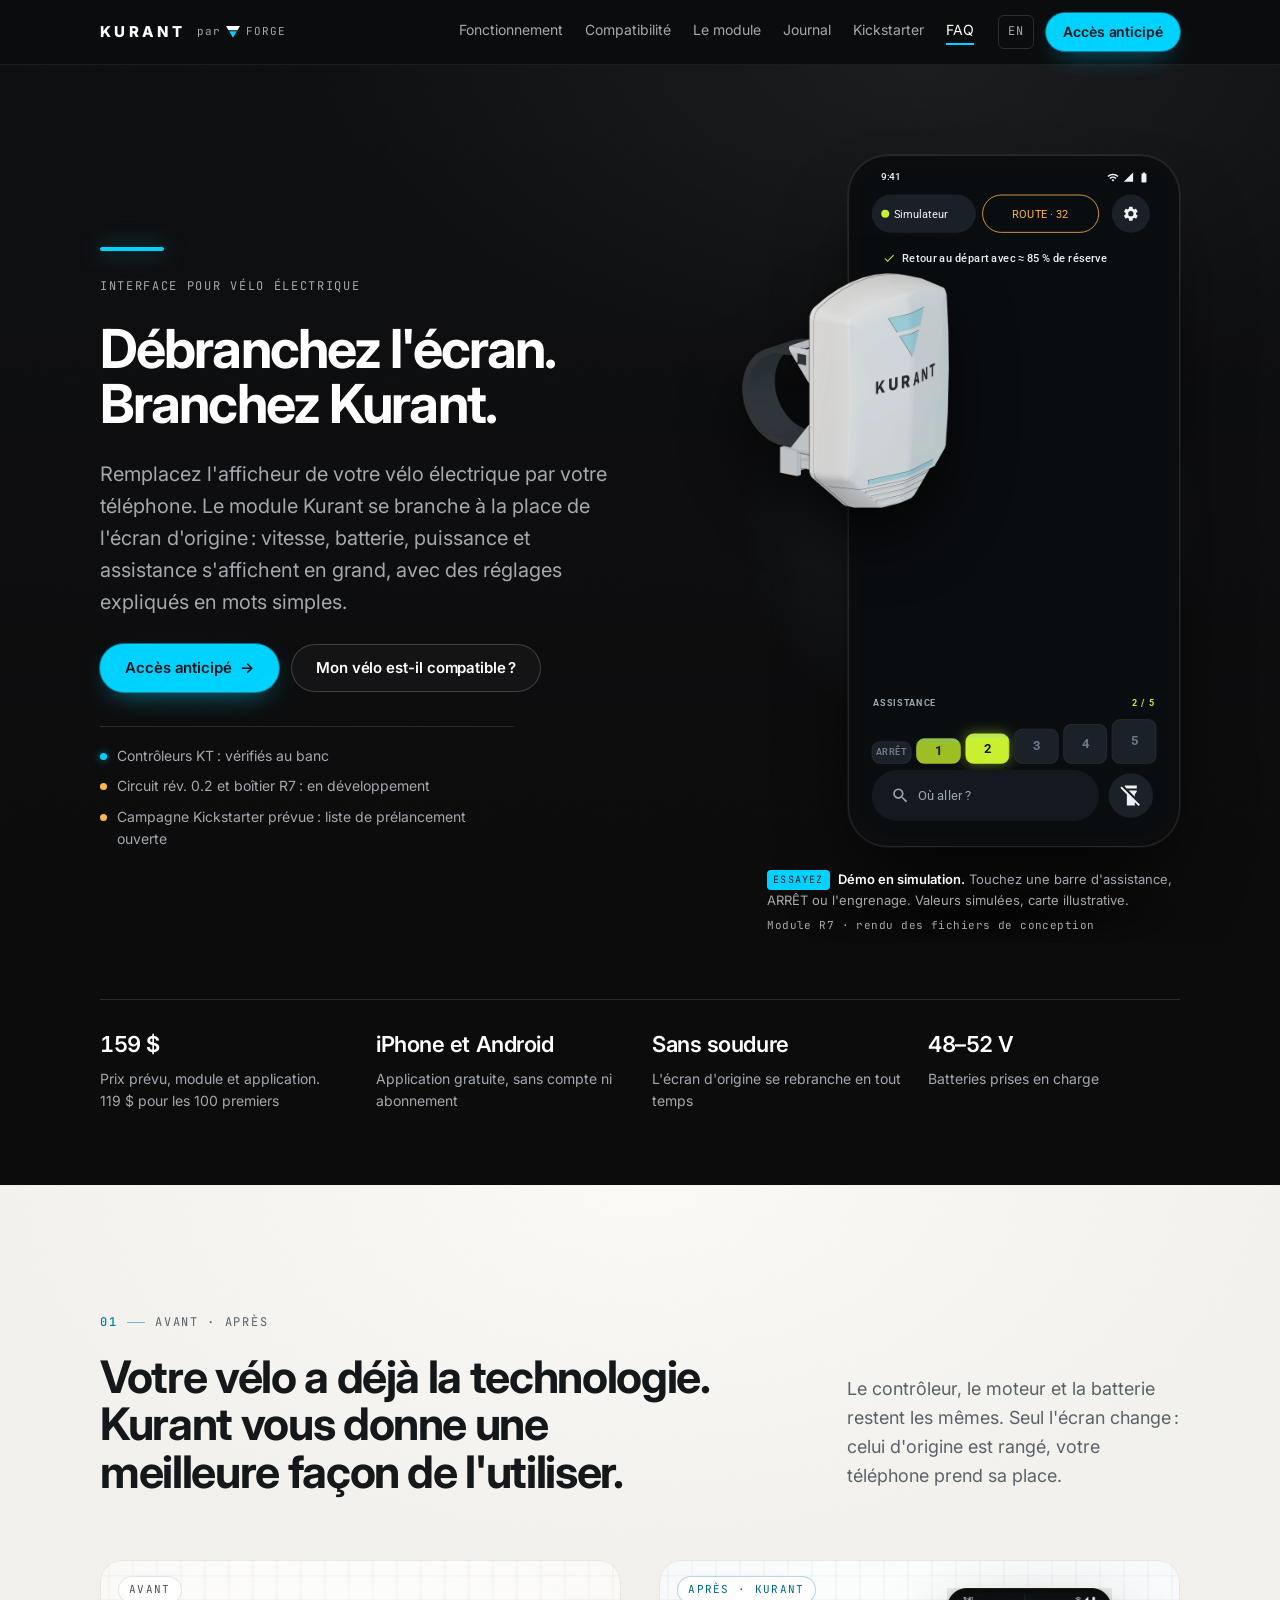
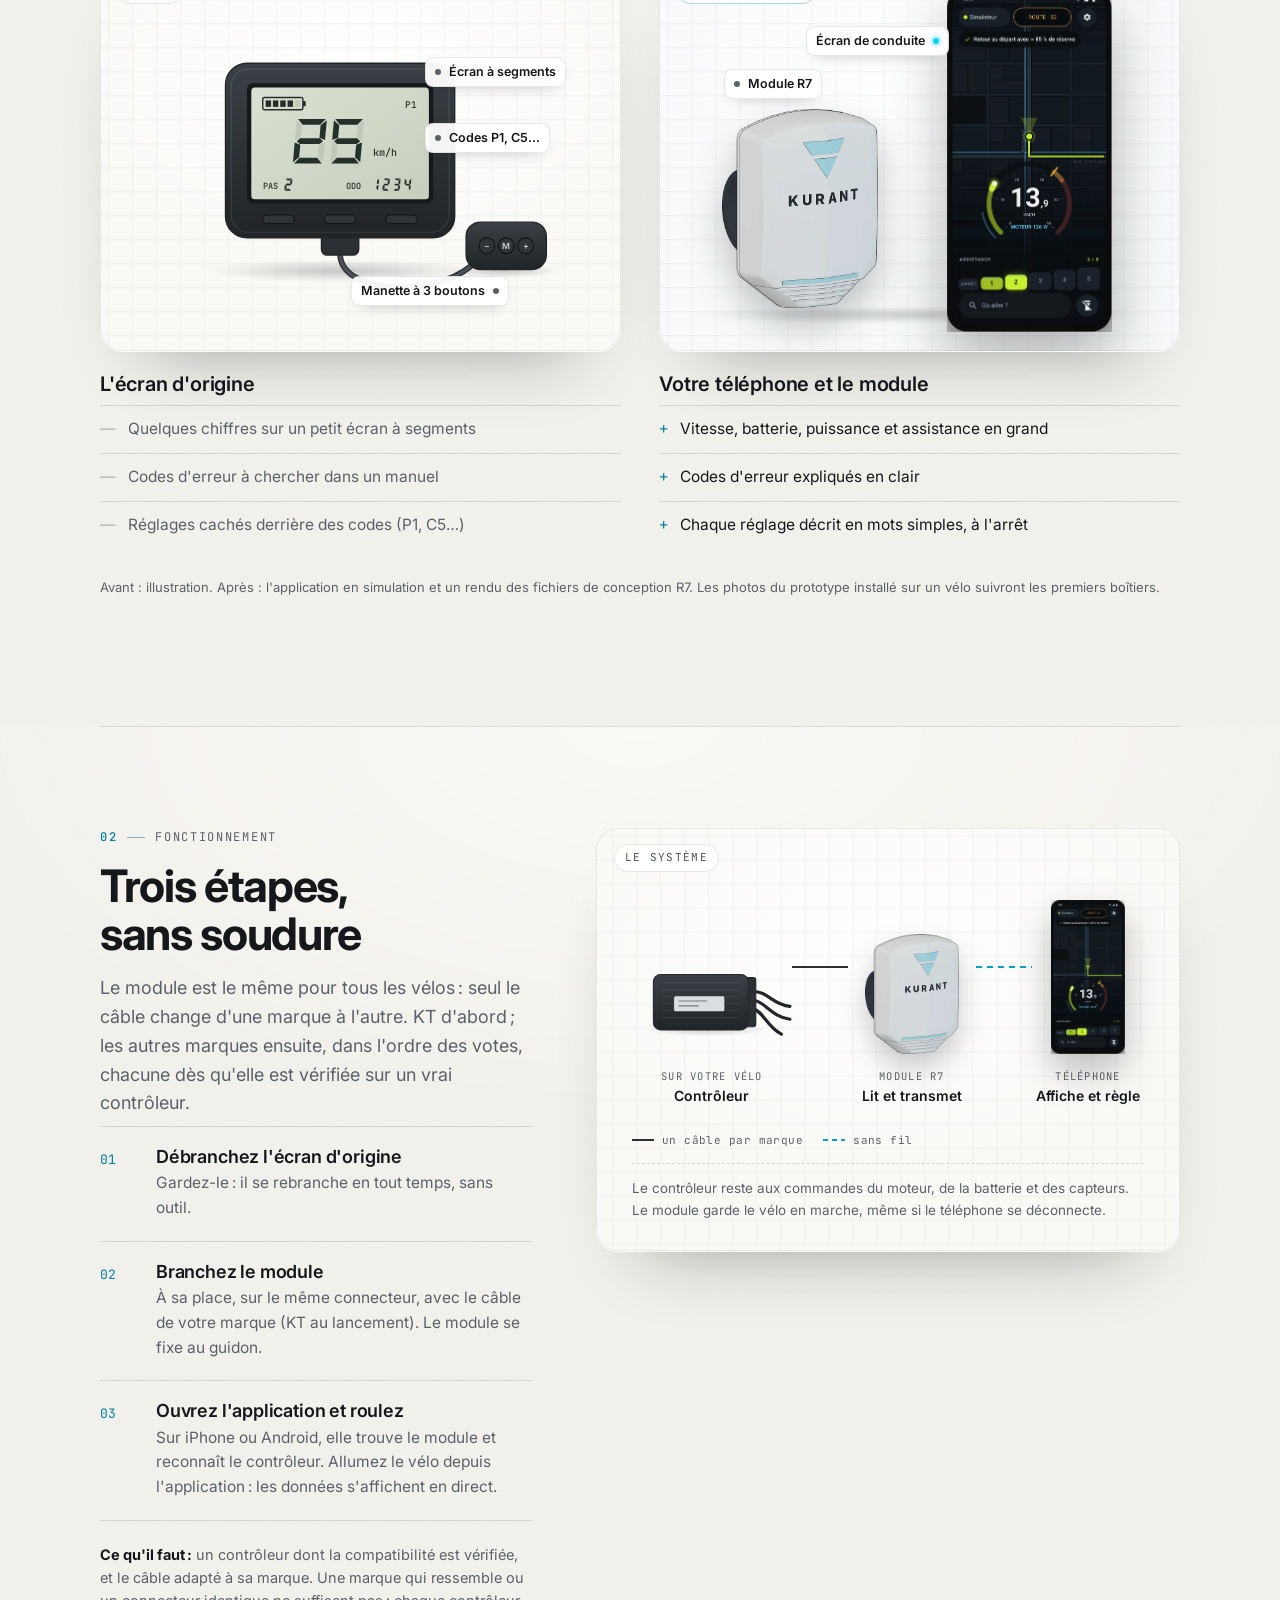
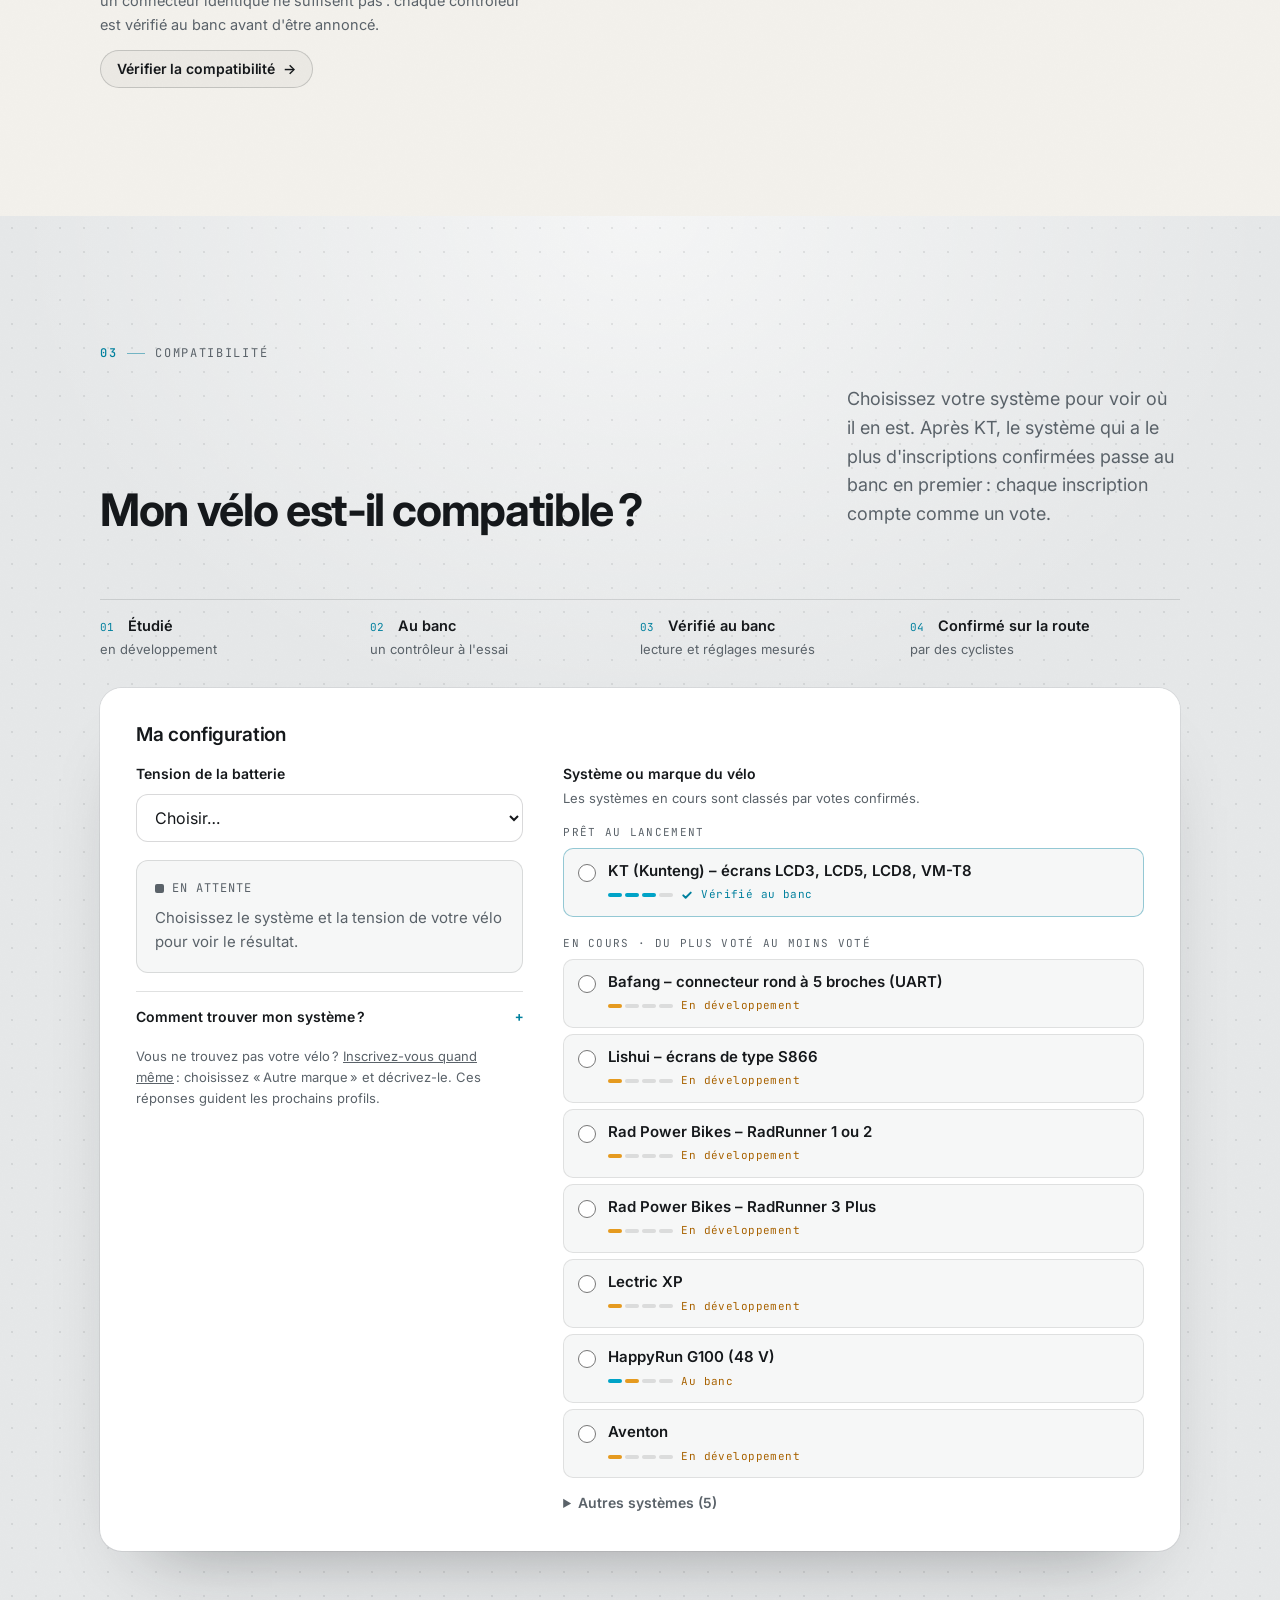
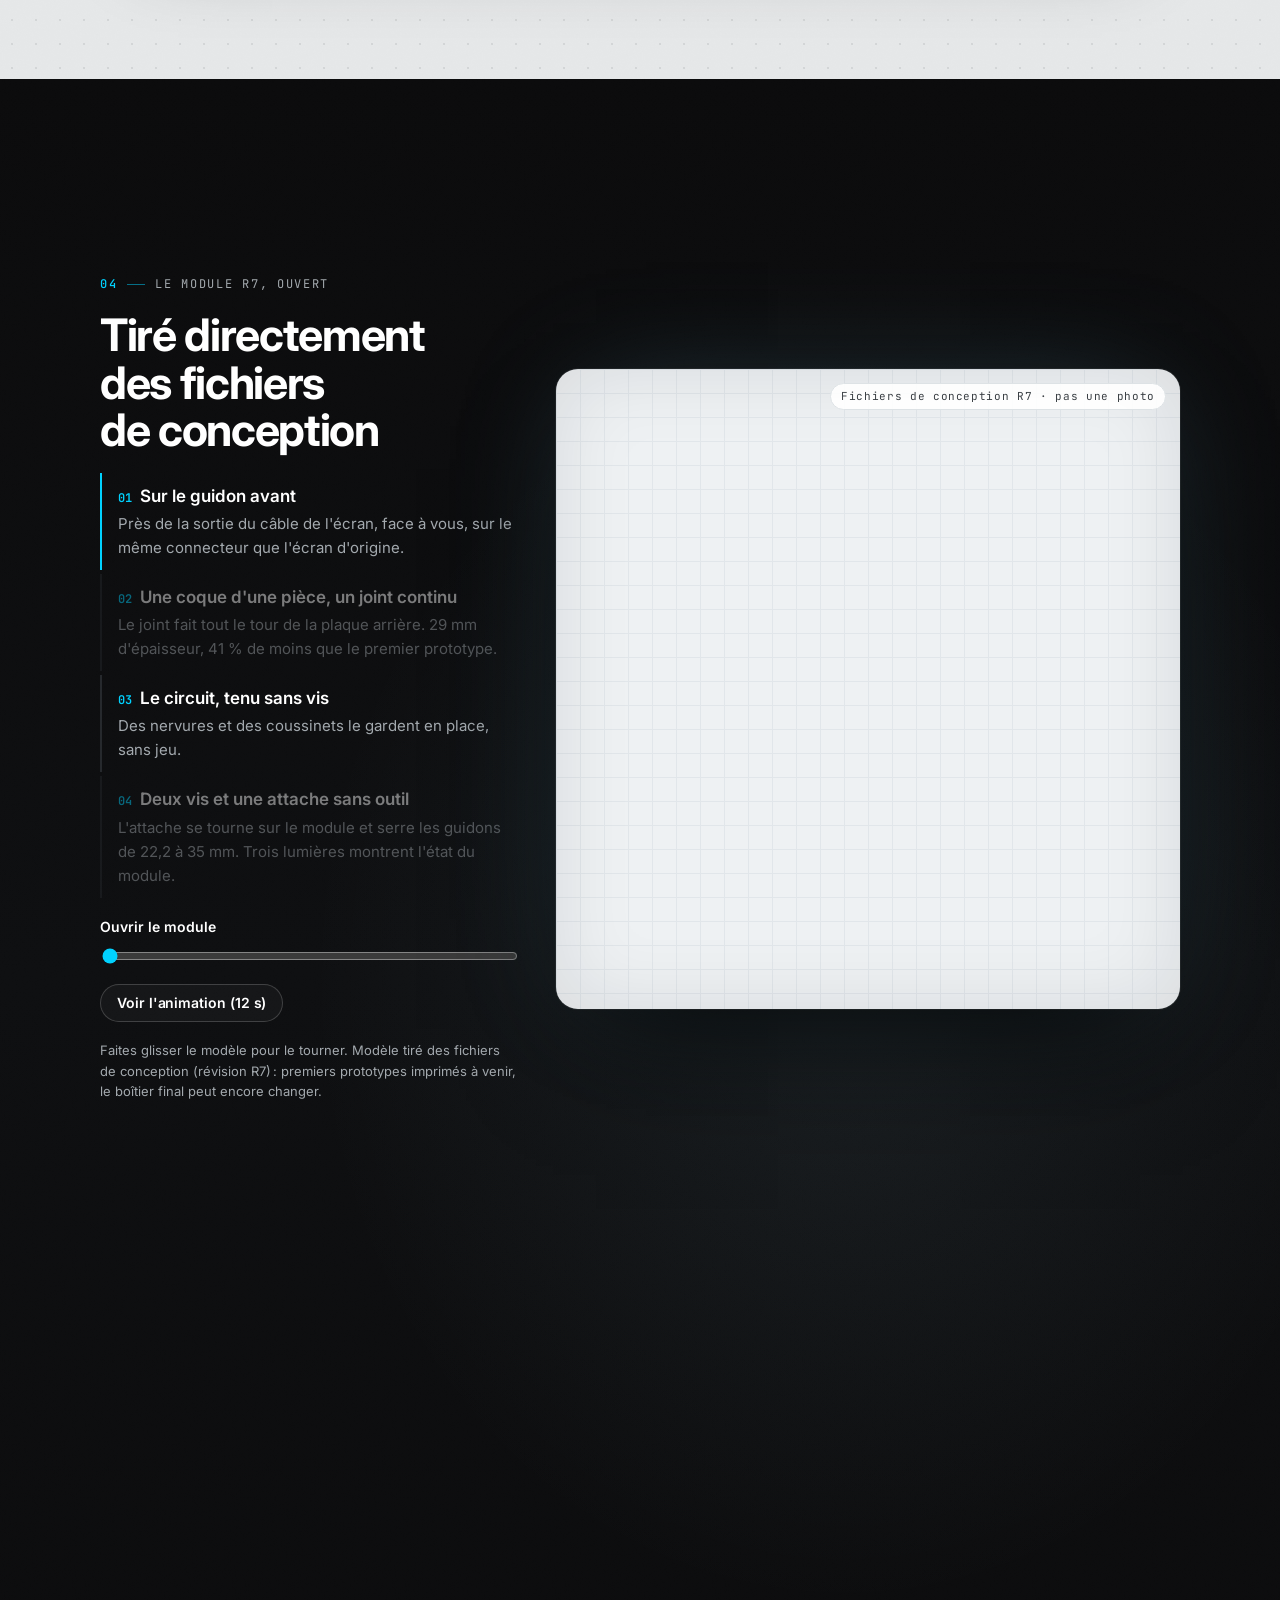
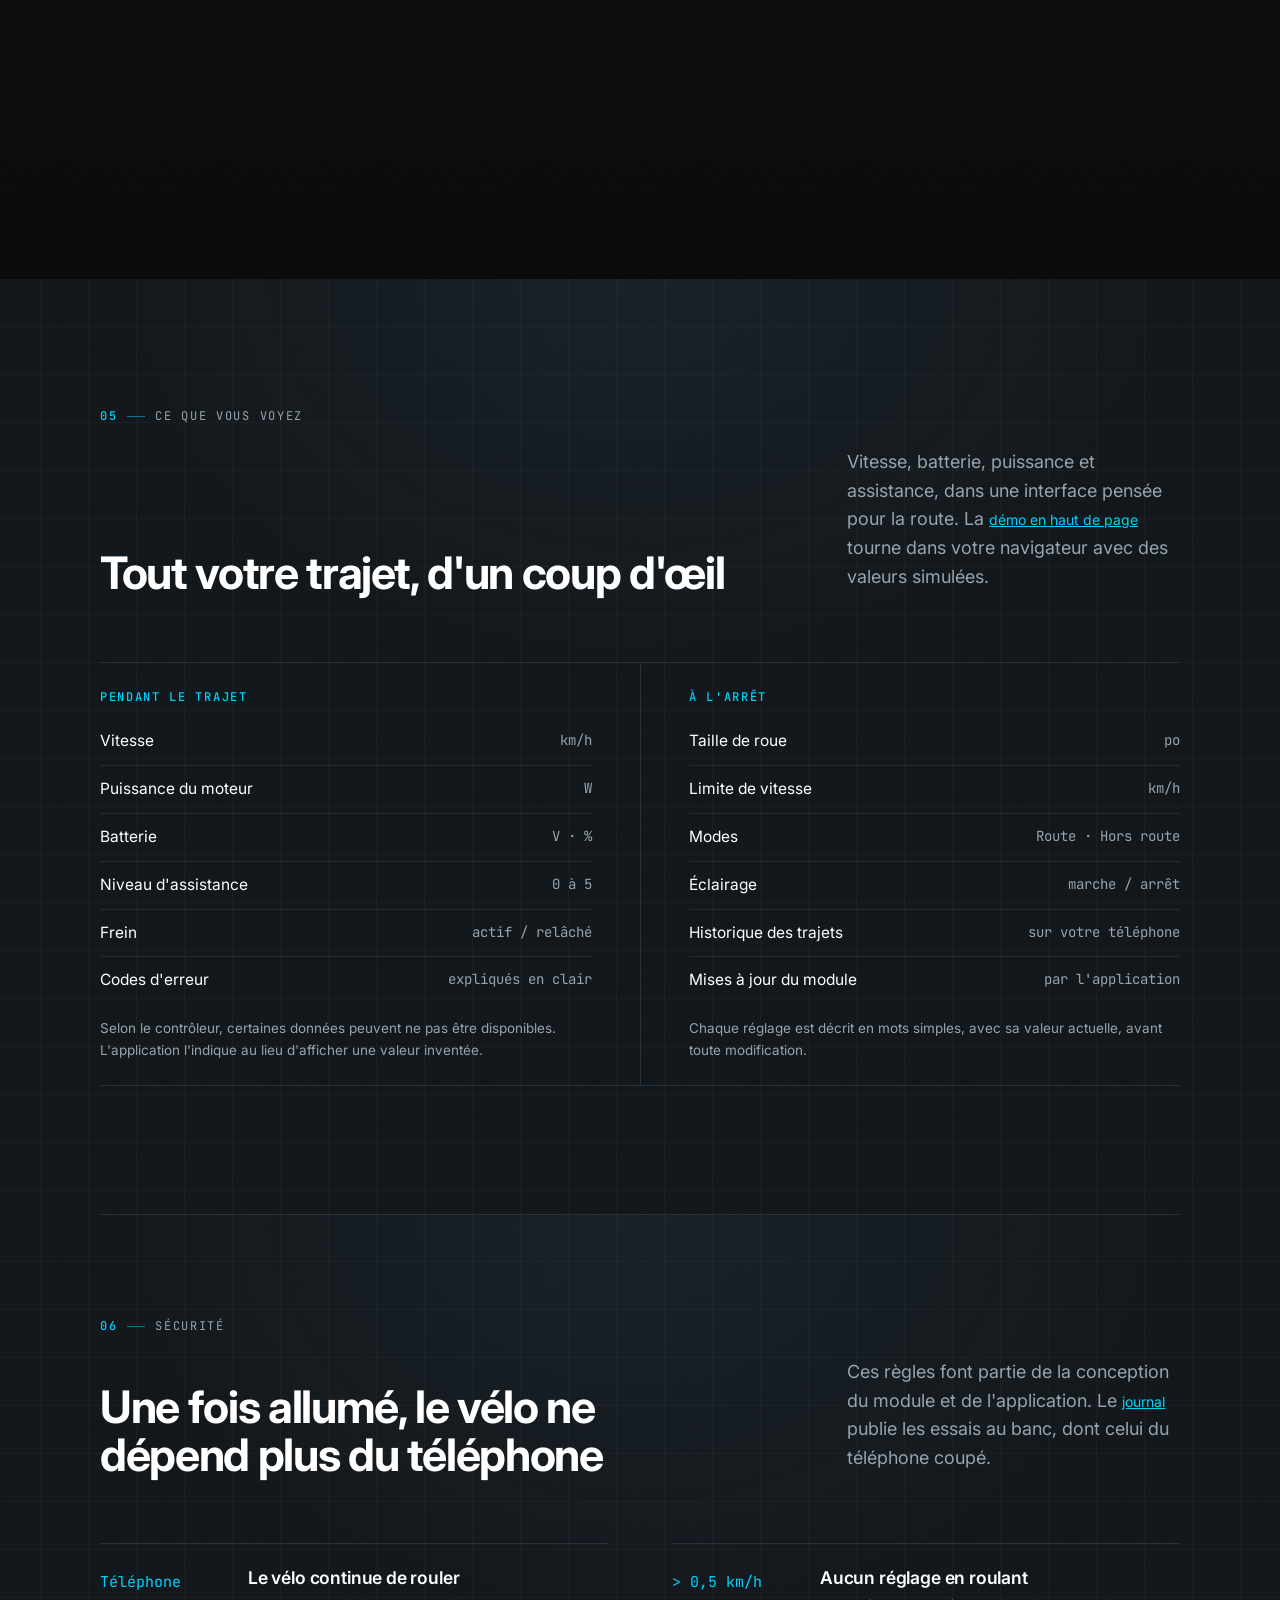
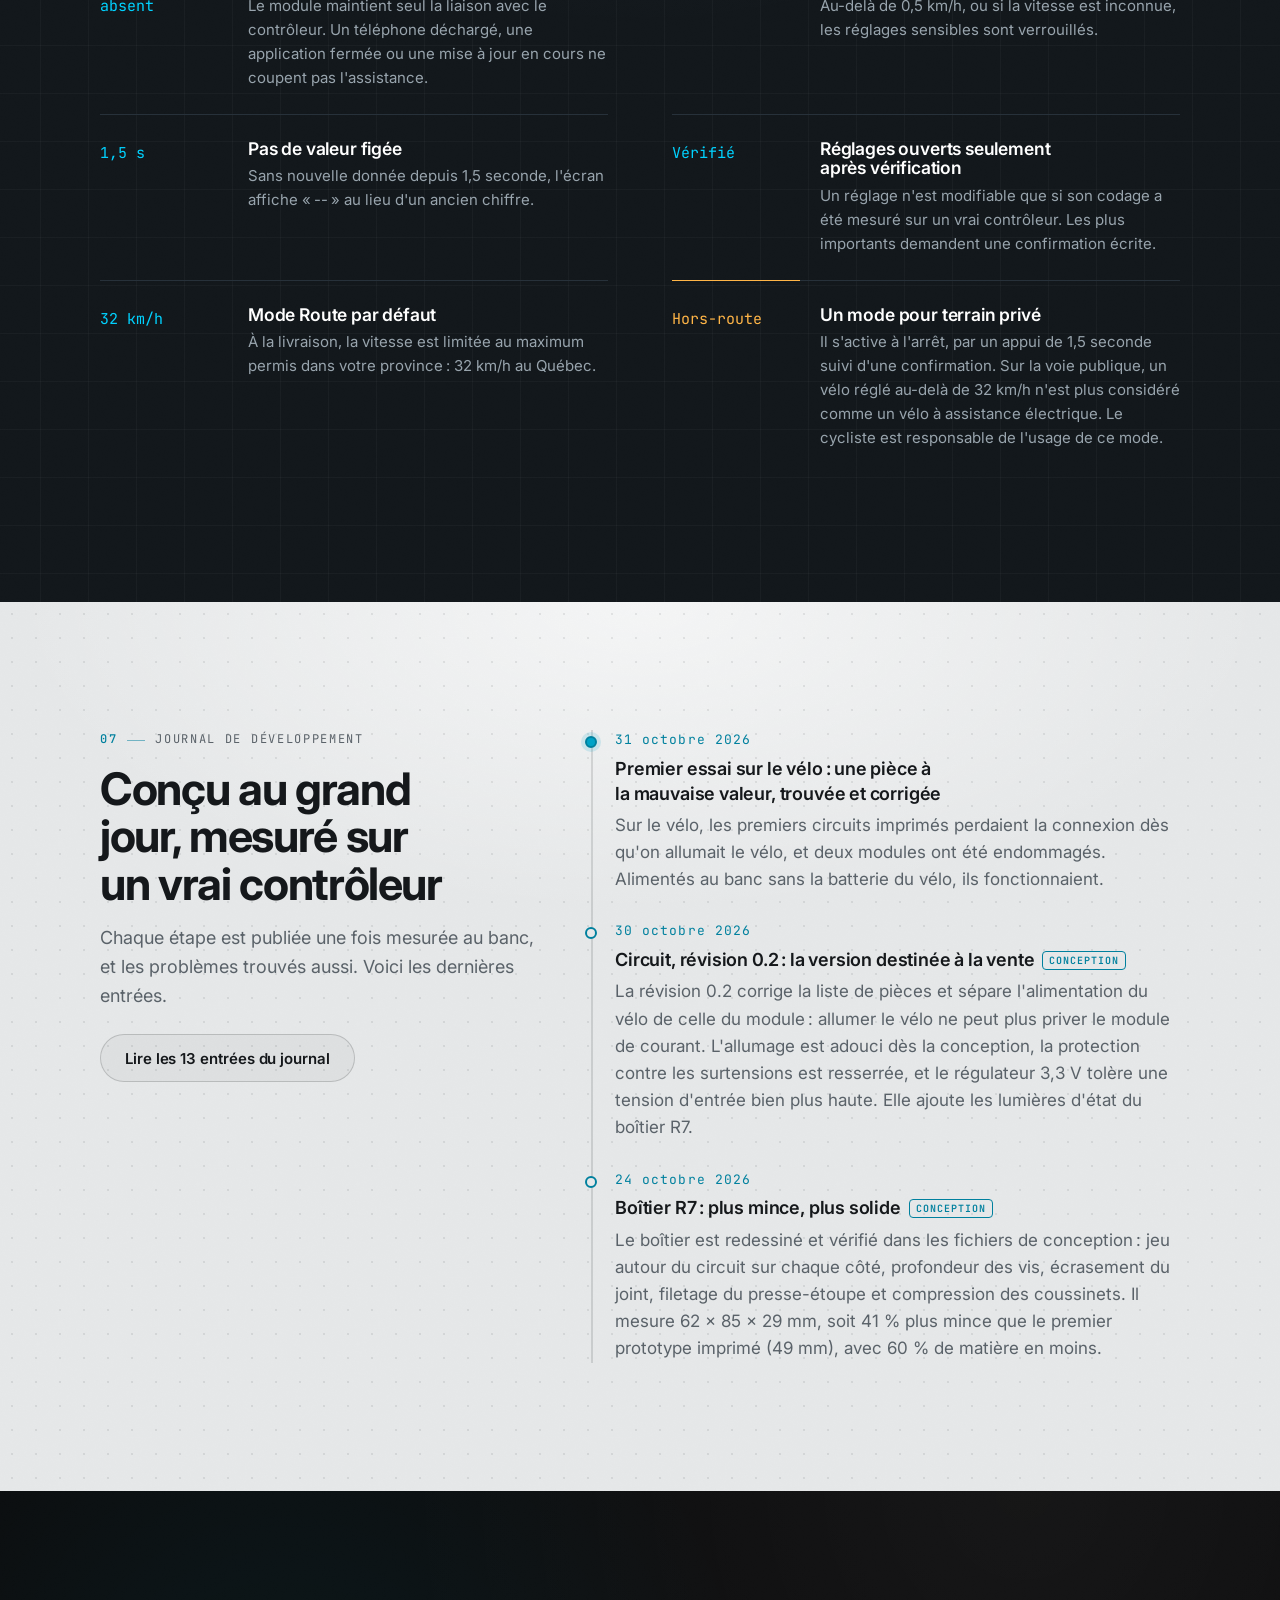
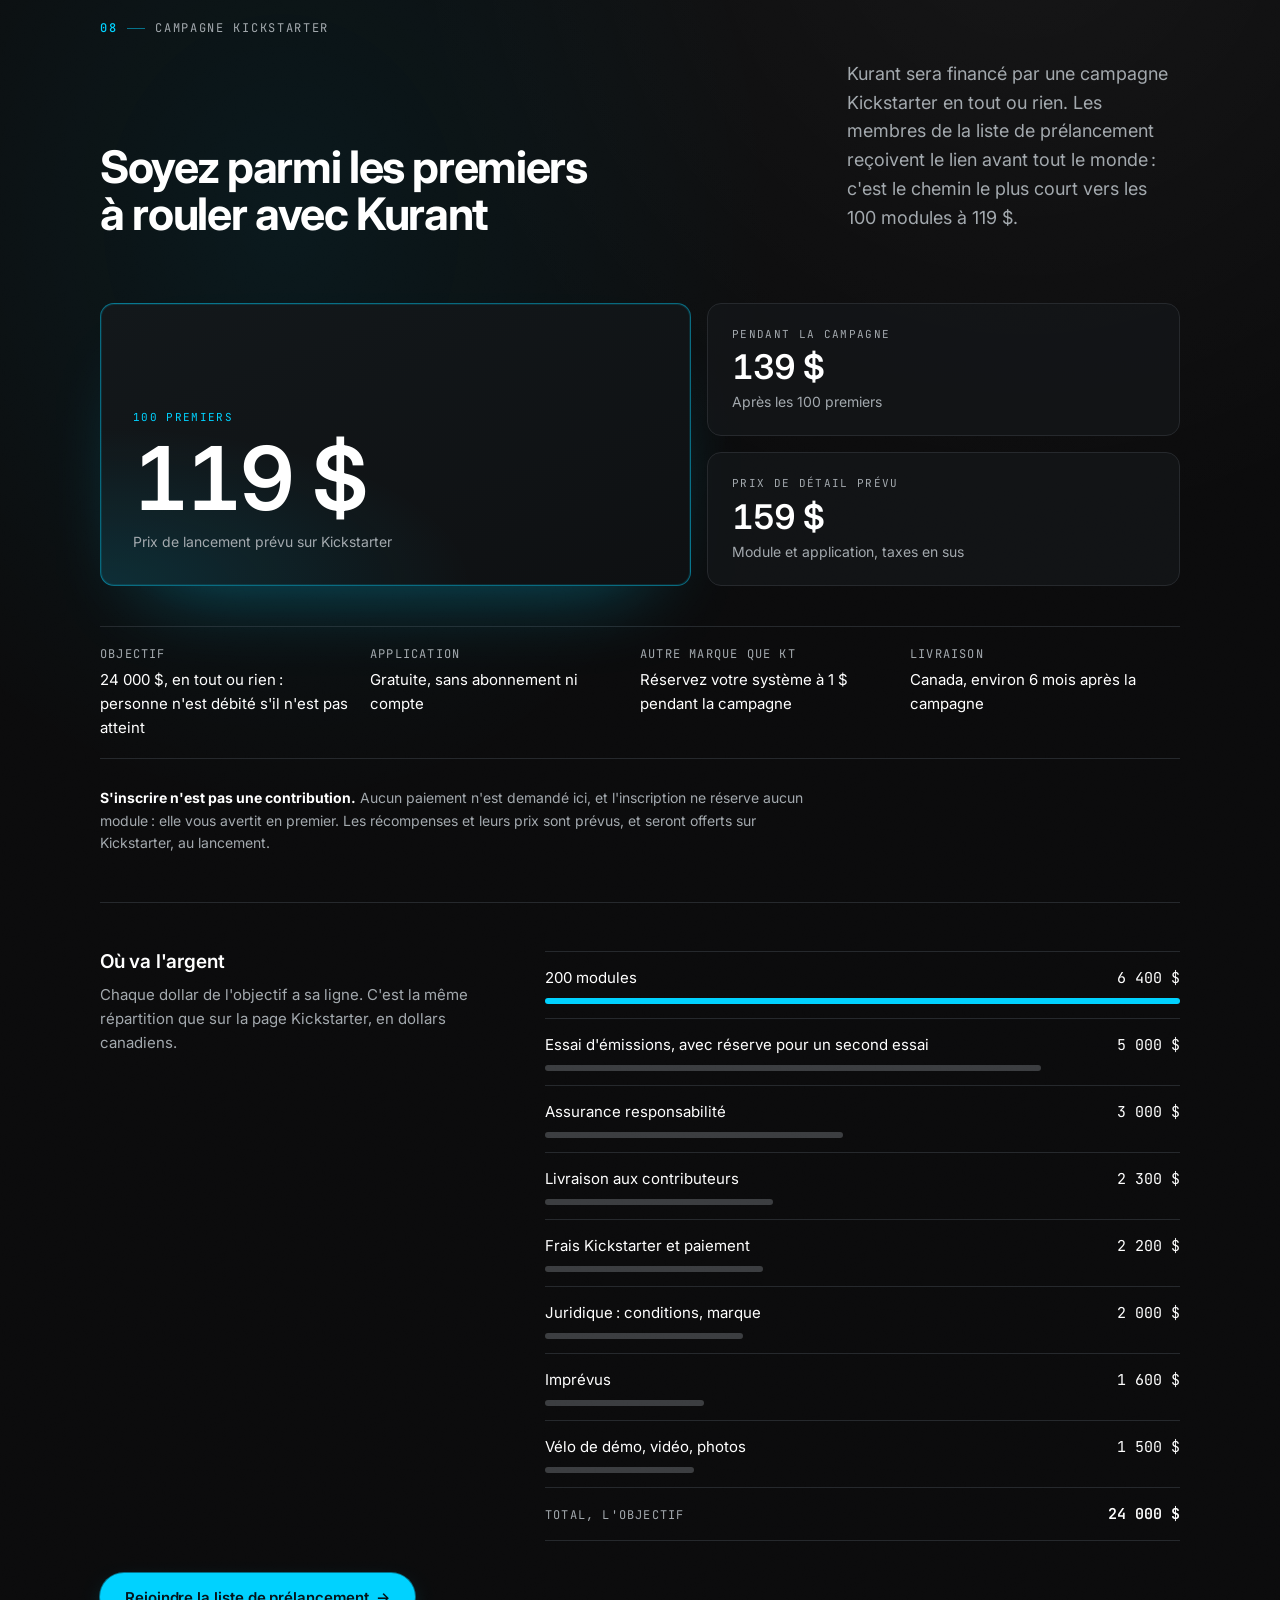
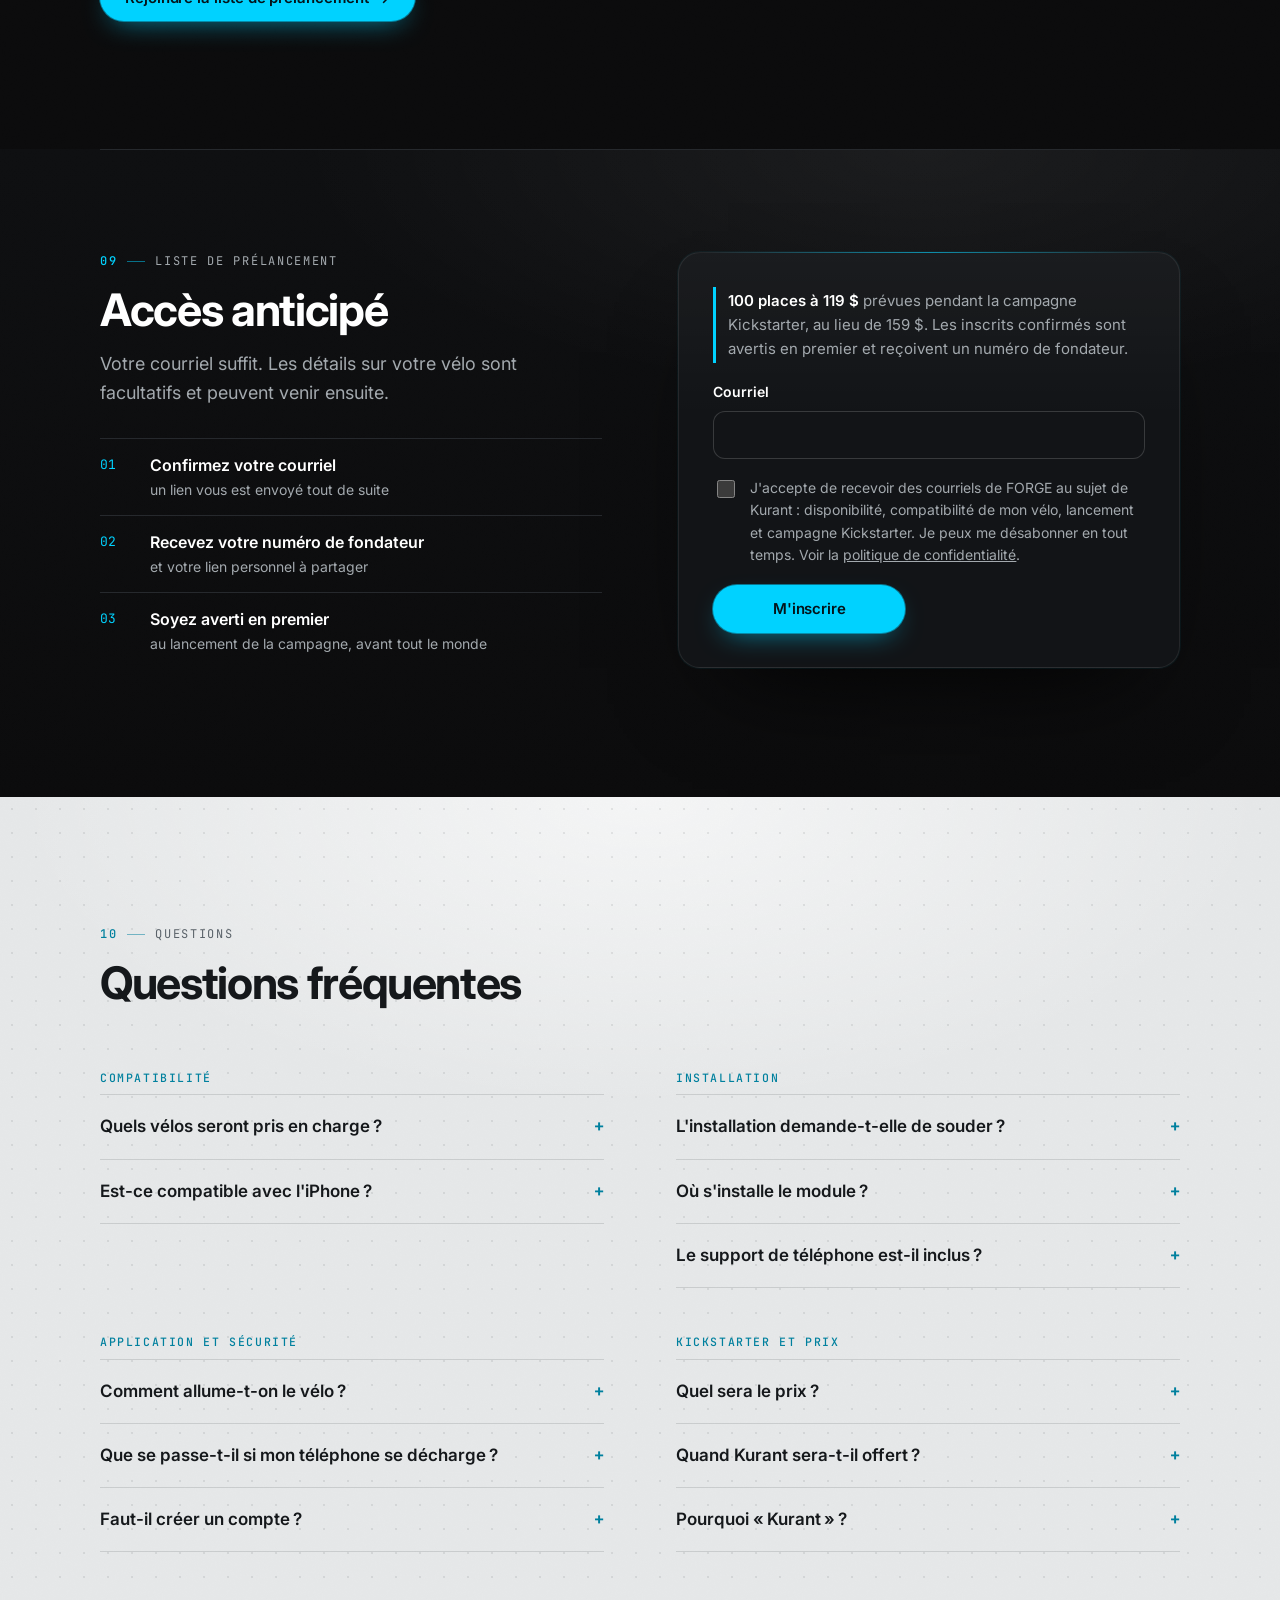
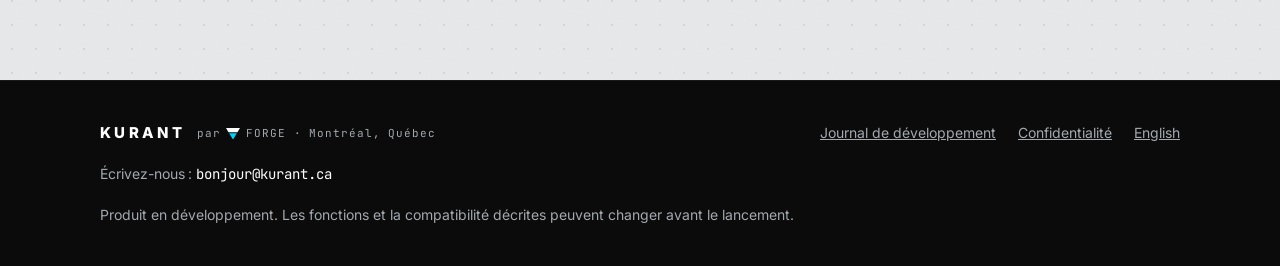
==== index.html @ 7f826560 "Art direction pass: environments, real product visuals, fewer cards - Four environments carry the pa" ====
<!doctype html>
<html lang="fr-CA">
<head>
<meta charset="utf-8">
<meta name="viewport" content="width=device-width, initial-scale=1, viewport-fit=cover">
<title>Kurant · Votre téléphone devient l'écran de votre vélo électrique</title>
<link rel="canonical" href="https://kurant.ca/">
<meta name="theme-color" content="#0B0B0C">
<meta property="og:type" content="website">
<meta property="og:site_name" content="Kurant">
<meta property="og:title" content="Kurant · Votre téléphone devient l'écran de votre vélo électrique">
<meta property="og:description" content="Kurant remplace l'afficheur de votre vélo électrique&#8239;: votre téléphone affiche la vitesse, la puissance et la batterie. Vérifiez la compatibilité de votre vélo.">
<meta property="og:url" content="https://kurant.ca/">
<meta property="og:image" content="https://kurant.ca/assets/og-fr.png">
<meta property="og:image:width" content="1200">
<meta property="og:image:height" content="630">
<meta property="og:image:alt" content="Kurant : le téléphone affiche la vitesse, la batterie et l'assistance du vélo électrique">
<meta property="og:locale" content="fr_CA">
<meta property="og:locale:alternate" content="en_CA">
<meta name="twitter:card" content="summary_large_image">
<meta name="description" content="Kurant remplace l'afficheur de votre vélo électrique&#8239;: votre téléphone affiche la vitesse, la puissance et la batterie. Vérifiez la compatibilité de votre vélo.">
<link rel="alternate" hreflang="fr-CA" href="https://kurant.ca/">
<link rel="alternate" hreflang="en-CA" href="https://kurant.ca/en/">
<link rel="alternate" hreflang="x-default" href="https://kurant.ca/">
<link rel="icon" href="data:image/svg+xml,%3Csvg xmlns='http://www.w3.org/2000/svg' viewBox='0 0 100 100'%3E%3Crect width='100' height='100' rx='20' fill='%230B0B0C'/%3E%3Cpath d='M14 18H86L73 40H27Z' fill='white'/%3E%3Cpath d='M31 47H69L50 79Z' fill='%2300D2FF'/%3E%3C/svg%3E">
<link rel="preconnect" href="https://fonts.googleapis.com">
<link rel="preconnect" href="https://fonts.gstatic.com" crossorigin>
<link rel="stylesheet" href="https://fonts.googleapis.com/css2?family=Inter:wght@400;500;600;700;800&amp;family=JetBrains+Mono:wght@400;500&amp;family=Roboto:wght@400;500;700&amp;display=swap">
<link rel="stylesheet" href="assets/site.css?v=20261119">
<link rel="stylesheet" href="assets/demo.css?v=20261024">
<script type="application/ld+json">
{
  "@context": "https://schema.org",
  "@graph": [
    {
      "@type": "Organization",
      "@id": "https://kurant.ca/#forge",
      "name": "FORGE",
      "url": "https://kurant.ca/",
      "email": "bonjour@kurant.ca",
      "address": { "@type": "PostalAddress", "addressLocality": "Montréal", "addressRegion": "QC", "addressCountry": "CA" }
    },
    {
      "@type": "WebSite",
      "@id": "https://kurant.ca/#site",
      "name": "Kurant",
      "url": "https://kurant.ca/",
      "inLanguage": ["fr-CA", "en-CA"],
      "publisher": { "@id": "https://kurant.ca/#forge" }
    }
  ]
}
</script>
</head>
<body>
<a class="skip" href="#contenu">Aller au contenu</a>

<header class="top">
  <div class="wrap">
    <a class="brand" href="index.html" aria-label="Kurant, accueil">
      <span class="brand-word">KURANT</span>
      <span class="brand-by">par
        <svg class="forge-mark" viewBox="0 0 100 84" aria-hidden="true"><path class="a" d="M0 0H100L82 30H18Z"/><path class="b" d="M22.8 38H77.2L50 83.3Z"/></svg>
        FORGE</span>
    </a>
    <nav class="nav" aria-label="Sections">
      <a href="#fonctionnement">Fonctionnement</a>
      <a href="#verifier">Compatibilité</a>
      <a href="#module">Le module</a>
      <a href="#journal">Journal</a>
      <a href="#kickstarter">Kickstarter</a>
      <a href="#faq">FAQ</a>
    </nav>
    <div class="top-actions">
      <a class="lang" href="en/index.html" lang="en" hreflang="en">EN</a>
      <a class="btn btn-primary btn-sm" href="#inscription" data-track="cta_nav_signup">Accès anticipé</a>
    </div>
  </div>
</header>

<main id="contenu" data-lang="fr">

  <!-- Hero: the product in three seconds. The live app on a phone, the R7 beside it. -->
  <section class="hero env env-graphite">
    <div class="wrap">
      <div class="hero-copy">
        <span class="slit" aria-hidden="true"></span>
        <p class="eyebrow">Interface pour vélo électrique</p>
        <h1>Débranchez l'écran. Branchez Kurant.</h1>
        <p class="lede">Remplacez l'afficheur de votre vélo électrique par votre téléphone. Le module Kurant se branche à la place de l'écran d'origine&#8239;: vitesse, batterie, puissance et assistance s'affichent en grand, avec des réglages expliqués en mots simples.</p>
        <div class="hero-ctas">
          <a class="btn btn-primary" href="#inscription" data-track="cta_hero_signup">Accès anticipé <span class="arr" aria-hidden="true">→</span></a>
          <a class="btn btn-ghost" href="#verifier" data-track="cta_hero_compat">Mon vélo est-il compatible&#8239;?</a>
        </div>
        <ul class="status" aria-label="Où en est Kurant">
          <li><span class="dot ok" aria-hidden="true"></span>Contrôleurs KT&#8239;: vérifiés au banc</li>
          <li><span class="dot now" aria-hidden="true"></span>Circuit rév.&nbsp;0.2 et boîtier R7&#8239;: en développement</li>
          <li><span class="dot now" aria-hidden="true"></span>Campagne Kickstarter prévue&#8239;: liste de prélancement ouverte</li>
        </ul>
      </div>

      <figure class="stage">
        <div class="phone" data-demo>
          <div class="screen">
            <div class="screen-top"><span class="live">Simulateur</span><span class="screen-brand">ROUTE · 32</span></div>
            <div class="speed"><b>24,6</b><span>km/h</span></div>
            <div class="tiles">
              <div class="tile"><small>Batterie</small><b>78&nbsp;%</b></div>
              <div class="tile"><small>Assist.</small><b>2&nbsp;/&nbsp;5</b></div>
              <div class="tile"><small>Moteur</small><b>312&nbsp;W</b></div>
            </div>
            <div class="mode"><span>Mode Route</span><span>32&nbsp;km/h max</span></div>
            <p class="screen-foot">Réglages à l'arrêt</p>
          </div>
        </div>
        <img class="r7-hero" src="assets/media/r7-render.webp" width="967" height="1100" alt="Le module Kurant R7, rendu tiré des fichiers de conception" decoding="async">
        <figcaption class="stage-cap"><span><span class="try" aria-hidden="true">Essayez</span><b>Démo en simulation.</b> Touchez une barre d'assistance, ARRÊT ou l'engrenage. Valeurs simulées, carte illustrative.</span><span class="tagline">Module R7 · rendu des fichiers de conception</span></figcaption>
      </figure>
    </div>
  </section>

  <section class="facts env env-graphite" aria-label="Repères">
    <div class="wrap">
      <div class="fact"><b>159&nbsp;$</b><span>Prix prévu, module et application. 119&nbsp;$ pour les 100 premiers</span></div>
      <div class="fact"><b>iPhone et Android</b><span>Application gratuite, sans compte ni abonnement</span></div>
      <div class="fact"><b>Sans soudure</b><span>L'écran d'origine se rebranche en tout temps</span></div>
      <div class="fact"><b>48–52&nbsp;V</b><span>Batteries prises en charge</span></div>
    </div>
  </section>

  <!-- 01 · Before / after: the stock display (drawn) against the app and the R7 (captured, rendered) -->
  <section class="section env env-mineral" id="avant-apres" aria-labelledby="ba-titre">
    <div class="wrap">
      <div class="section-head head-split">
        <p class="eyebrow"><span class="ix">01</span>Avant · Après</p>
        <h2 id="ba-titre">Votre vélo a déjà la technologie. Kurant vous donne une meilleure façon de l'utiliser.</h2>
        <p>Le contrôleur, le moteur et la batterie restent les mêmes. Seul l'écran change&#8239;: celui d'origine est rangé, votre téléphone prend sa place.</p>
      </div>
      <div class="ba">
        <figure class="ba-item ba-before">
          <div class="plate">
            <span class="plate-tag">Avant</span>
            <svg class="art" viewBox="0 0 640 440" role="img" aria-labelledby="art-before-fr"><title id="art-before-fr">Illustration : un afficheur d'origine à segments et sa manette à trois boutons</title><defs><linearGradient id="lcd-body" x1="0" y1="0" x2="0" y2="1"><stop offset="0" stop-color="#3A4045"/><stop offset="1" stop-color="#202427"/></linearGradient><linearGradient id="lcd-glass" x1="0" y1="0" x2="1" y2="1"><stop offset="0" stop-color="#D9E1D2"/><stop offset="1" stop-color="#C6CFBE"/></linearGradient><radialGradient id="lcd-shadow"><stop offset="0" stop-color="#14181B" stop-opacity=".22"/><stop offset="1" stop-color="#14181B" stop-opacity="0"/></radialGradient></defs><ellipse cx="292" cy="372" rx="190" ry="16" fill="url(#lcd-shadow)"/><ellipse cx="520" cy="372" rx="78" ry="10" fill="url(#lcd-shadow)"/><path d="M292 348 C 292 404, 420 410, 474 366" fill="none" stroke="#22272B" stroke-width="8" stroke-linecap="round"/><path d="M292 348 C 292 404, 420 410, 474 366" fill="none" stroke="#4A5157" stroke-width="5" stroke-linecap="round"/><path d="M266 318 h52 v24 a8 8 0 0 1 -8 8 h-36 a8 8 0 0 1 -8 -8z" fill="#2B3034" stroke="#22272B" stroke-width="2"/><rect x="132" y="82" width="320" height="244" rx="30" fill="url(#lcd-body)" stroke="#22272B" stroke-width="2"/><rect x="140" y="90" width="304" height="228" rx="24" fill="none" stroke="#FFFFFF" stroke-opacity=".10" stroke-width="1.5"/><rect x="162" y="110" width="260" height="168" rx="8" fill="#15191C"/><rect x="168" y="116" width="248" height="156" rx="5" fill="url(#lcd-glass)"/><rect x="184" y="130" width="56" height="17" rx="2" fill="none" stroke="#26302A" stroke-width="2"/><rect x="240" y="135" width="4" height="7" fill="#26302A"/><rect x="188.0" y="134" width="7.6" height="9" fill="#26302A"/><rect x="198.2" y="134" width="7.6" height="9" fill="#26302A"/><rect x="208.4" y="134" width="7.6" height="9" fill="#26302A"/><rect x="218.6" y="134" width="7.6" height="9" fill="#26302A"/><rect x="228.8" y="134" width="7.6" height="9" fill="#BFC9B9"/><g font-family="JetBrains Mono, ui-monospace, monospace" font-weight="500" fill="#26302A"><text x="400" y="145" font-size="13" text-anchor="end">P1</text><text x="338" y="212" font-size="14">km/h</text><text x="184" y="258" font-size="12">PAS</text><text x="300" y="258" font-size="12">ODO</text></g><path d="M233.2 160.0 L272.0 160.0 L264.1 168.0 L239.7 168.0Z" fill="#26302A"/><path d="M235.5 214.0 L259.9 214.0 L266.4 222.0 L227.6 222.0Z" fill="#26302A"/><path d="M236.3 187.0 L263.9 187.0 L268.0 191.0 L263.2 195.0 L235.6 195.0 L231.6 191.0Z" fill="#26302A"/><path d="M231.4 161.6 L238.8 168.8 L237.2 186.2 L228.9 189.4Z" fill="#BFC9B9"/><path d="M273.4 161.6 L270.9 189.4 L263.2 186.2 L264.8 168.8Z" fill="#26302A"/><path d="M228.6 192.6 L236.4 195.8 L234.8 213.2 L226.1 220.4Z" fill="#26302A"/><path d="M270.6 192.6 L268.1 220.4 L260.8 213.2 L262.4 195.8Z" fill="#BFC9B9"/><path d="M285.2 160.0 L324.0 160.0 L316.1 168.0 L291.7 168.0Z" fill="#26302A"/><path d="M287.5 214.0 L311.9 214.0 L318.4 222.0 L279.6 222.0Z" fill="#26302A"/><path d="M288.3 187.0 L315.9 187.0 L320.0 191.0 L315.2 195.0 L287.6 195.0 L283.6 191.0Z" fill="#26302A"/><path d="M283.4 161.6 L290.8 168.8 L289.2 186.2 L280.9 189.4Z" fill="#26302A"/><path d="M325.4 161.6 L322.9 189.4 L315.2 186.2 L316.8 168.8Z" fill="#BFC9B9"/><path d="M280.6 192.6 L288.4 195.8 L286.8 213.2 L278.1 220.4Z" fill="#BFC9B9"/><path d="M322.6 192.6 L320.1 220.4 L312.8 213.2 L314.4 195.8Z" fill="#26302A"/><path d="M216.1 243.0 L225.0 243.0 L222.2 245.8 L218.4 245.8Z" fill="#26302A"/><path d="M217.3 257.2 L221.2 257.2 L223.4 260.0 L214.6 260.0Z" fill="#26302A"/><path d="M217.4 250.1 L222.4 250.1 L223.8 251.5 L222.1 252.9 L217.2 252.9 L215.7 251.5Z" fill="#26302A"/><path d="M225.5 243.6 L224.8 250.9 L222.1 249.8 L222.5 246.1Z" fill="#26302A"/><path d="M214.7 252.1 L217.4 253.2 L217.1 256.9 L214.1 259.4Z" fill="#26302A"/><path d="M346.5 243.5 L345.8 251.0 L343.3 249.9 L343.7 245.9Z" fill="#26302A"/><path d="M345.7 252.0 L345.0 259.5 L342.7 257.1 L343.0 253.1Z" fill="#26302A"/><path d="M353.0 243.0 L361.0 243.0 L358.4 245.6 L355.2 245.6Z" fill="#26302A"/><path d="M354.1 257.4 L357.4 257.4 L359.5 260.0 L351.5 260.0Z" fill="#26302A"/><path d="M354.2 250.2 L358.5 250.2 L359.9 251.5 L358.3 252.8 L354.0 252.8 L352.7 251.5Z" fill="#26302A"/><path d="M361.5 243.5 L360.8 251.0 L358.3 249.9 L358.7 245.9Z" fill="#26302A"/><path d="M351.7 252.0 L354.2 253.1 L353.9 257.1 L351.0 259.5Z" fill="#26302A"/><path d="M368.0 243.0 L376.0 243.0 L373.4 245.6 L370.2 245.6Z" fill="#26302A"/><path d="M369.1 257.4 L372.4 257.4 L374.5 260.0 L366.5 260.0Z" fill="#26302A"/><path d="M369.2 250.2 L373.5 250.2 L374.9 251.5 L373.3 252.8 L369.0 252.8 L367.7 251.5Z" fill="#26302A"/><path d="M376.5 243.5 L375.8 251.0 L373.3 249.9 L373.7 245.9Z" fill="#26302A"/><path d="M375.7 252.0 L375.0 259.5 L372.7 257.1 L373.0 253.1Z" fill="#26302A"/><path d="M384.2 250.2 L388.5 250.2 L389.9 251.5 L388.3 252.8 L384.0 252.8 L382.7 251.5Z" fill="#26302A"/><path d="M382.5 243.5 L384.9 245.9 L384.5 249.9 L381.8 251.0Z" fill="#26302A"/><path d="M391.5 243.5 L390.8 251.0 L388.3 249.9 L388.7 245.9Z" fill="#26302A"/><path d="M390.7 252.0 L390.0 259.5 L387.7 257.1 L388.0 253.1Z" fill="#26302A"/><rect x="184" y="294" width="44" height="12" rx="6" fill="#2E3438" stroke="#111416" stroke-width="1.5"/><rect x="270" y="294" width="44" height="12" rx="6" fill="#2E3438" stroke="#111416" stroke-width="1.5"/><rect x="356" y="294" width="44" height="12" rx="6" fill="#2E3438" stroke="#111416" stroke-width="1.5"/><rect x="468" y="304" width="112" height="66" rx="20" fill="url(#lcd-body)" stroke="#22272B" stroke-width="2"/><circle cx="497" cy="337" r="11" fill="#2E3438" stroke="#111416" stroke-width="1.5"/><text x="497" y="341.5" text-anchor="middle" font-family="Inter, system-ui, sans-serif" font-size="12" font-weight="600" fill="#C9CFD3">−</text><circle cx="524" cy="337" r="11" fill="#2E3438" stroke="#111416" stroke-width="1.5"/><text x="524" y="341.5" text-anchor="middle" font-family="Inter, system-ui, sans-serif" font-size="12" font-weight="600" fill="#C9CFD3">M</text><circle cx="551" cy="337" r="11" fill="#2E3438" stroke="#111416" stroke-width="1.5"/><text x="551" y="341.5" text-anchor="middle" font-family="Inter, system-ui, sans-serif" font-size="12" font-weight="600" fill="#C9CFD3">+</text></svg>
            <span class="callout-label" style="--x:63%;--y:28%">Écran à segments</span>
            <span class="callout-label" style="--x:63%;--y:45%">Codes P1, C5…</span>
            <span class="callout-label co-l" style="--x:78%;--y:84%">Manette à 3 boutons</span>
          </div>
          <figcaption>
            <h3>L'écran d'origine</h3>
            <ul class="ba-points"><li>Quelques chiffres sur un petit écran à segments</li> <li>Codes d'erreur à chercher dans un manuel</li> <li>Réglages cachés derrière des codes (P1, C5…)</li></ul>
          </figcaption>
        </figure>
        <figure class="ba-item ba-after">
          <div class="plate">
            <span class="plate-tag on">Après · Kurant</span>
            <img class="ba-r7" src="assets/media/r7-front.webp" width="501" height="640" alt="Le module Kurant R7, rendu tiré des fichiers de conception" loading="lazy" decoding="async">
            <img class="ba-phone" src="assets/media/app-ride-fr.webp" width="666" height="1388" alt="L'écran de conduite de l'application Kurant en simulation : vitesse, assistance et puissance du moteur" loading="lazy" decoding="async">
            <span class="callout-label cy co-l" style="--x:55%;--y:20%">Écran de conduite</span>
            <span class="callout-label" style="--x:13%;--y:31%">Module R7</span>
          </div>
          <figcaption>
            <h3>Votre téléphone et le module</h3>
            <ul class="ba-points"><li>Vitesse, batterie, puissance et assistance en grand</li> <li>Codes d'erreur expliqués en clair</li> <li>Chaque réglage décrit en mots simples, à l'arrêt</li></ul>
          </figcaption>
        </figure>
      </div>
      <p class="ba-note">Avant : illustration. Après : l'application en simulation et un rendu des fichiers de conception R7. Les photos du prototype installé sur un vélo suivront les premiers boîtiers.</p>
    </div>
  </section>

  <!-- 02 · How it works: three steps, and the system they build -->
  <section class="section joined env env-mineral" id="fonctionnement" aria-labelledby="fn-titre">
    <div class="wrap how">
      <div class="how-main">
        <div class="section-head">
          <p class="eyebrow"><span class="ix">02</span>Fonctionnement</p>
          <h2 id="fn-titre">Trois étapes, sans soudure</h2>
          <p>Le module est le même pour tous les vélos&#8239;: seul le câble change d'une marque à l'autre. KT d'abord&#8239;; les autres marques ensuite, dans l'ordre des votes, chacune dès qu'elle est vérifiée sur un vrai contrôleur.</p>
        </div>
        <ol class="how-steps">
        <li><h3>Débranchez l'écran d'origine</h3><p>Gardez-le&#8239;: il se rebranche en tout temps, sans outil.</p></li>
        <li><h3>Branchez le module</h3><p>À sa place, sur le même connecteur, avec le câble de votre marque (KT au lancement). Le module se fixe au guidon.</p></li>
        <li><h3>Ouvrez l'application et roulez</h3><p>Sur iPhone ou Android, elle trouve le module et reconnaît le contrôleur. Allumez le vélo depuis l'application&#8239;: les données s'affichent en direct.</p></li>
      </ol>
        <div class="need">
          <p><b>Ce qu'il faut&#8239;:</b> un contrôleur dont la compatibilité est vérifiée, et le câble adapté à sa marque. Une marque qui ressemble ou un connecteur identique ne suffisent pas&#8239;: chaque contrôleur est vérifié au banc avant d'être annoncé.</p>
          <a class="btn btn-ghost btn-sm" href="#verifier" data-track="cta_how_compat">Vérifier la compatibilité <span class="arr" aria-hidden="true">→</span></a>
        </div>
      </div>
      <div class="how-side">
        <div class="plate sysdiag">
          <span class="plate-tag">Le système</span>
          <div class="sysdiag-row">
            <figure><div class="obj"><svg class="art" viewBox="0 0 300 220" role="img" aria-labelledby="art-ctl-fr"><title id="art-ctl-fr">Illustration : un contrôleur de vélo électrique</title><defs><linearGradient id="ctl-body" x1="0" y1="0" x2="0" y2="1"><stop offset="0" stop-color="#3A4045"/><stop offset="1" stop-color="#202427"/></linearGradient><radialGradient id="ctl-shadow"><stop offset="0" stop-color="#14181B" stop-opacity=".2"/><stop offset="1" stop-color="#14181B" stop-opacity="0"/></radialGradient></defs><ellipse cx="140" cy="176" rx="118" ry="12" fill="url(#ctl-shadow)"/><path d="M226 104 C 256 104, 262 128, 296 132" fill="none" stroke="#22272B" stroke-width="6" stroke-linecap="round"/><path d="M226 120 C 250 122, 258 150, 296 156" fill="none" stroke="#22272B" stroke-width="6" stroke-linecap="round"/><path d="M226 136 C 246 140, 252 170, 280 184" fill="none" stroke="#22272B" stroke-width="6" stroke-linecap="round"/><rect x="212" y="78" width="20" height="92" rx="5" fill="#2B3034" stroke="#22272B" stroke-width="2"/><rect x="40" y="72" width="178" height="104" rx="14" fill="url(#ctl-body)" stroke="#22272B" stroke-width="2"/><path d="M56 88 H202" stroke="#FFFFFF" stroke-opacity=".10" stroke-width="1.5"/><path d="M56 101 H202" stroke="#FFFFFF" stroke-opacity=".10" stroke-width="1.5"/><path d="M56 114 H202" stroke="#FFFFFF" stroke-opacity=".10" stroke-width="1.5"/><path d="M56 127 H202" stroke="#FFFFFF" stroke-opacity=".10" stroke-width="1.5"/><path d="M56 140 H202" stroke="#FFFFFF" stroke-opacity=".10" stroke-width="1.5"/><path d="M56 153 H202" stroke="#FFFFFF" stroke-opacity=".10" stroke-width="1.5"/><rect x="78" y="112" width="96" height="30" rx="4" fill="#D9DEE2" stroke="#22272B" stroke-width="1.5"/><path d="M88 122 h52 M88 131 h36" stroke="#22272B" stroke-opacity=".55" stroke-width="2" stroke-linecap="round"/></svg></div><figcaption><small>Sur votre vélo</small><b>Contrôleur</b></figcaption></figure>
            <div class="wire" aria-hidden="true"><span>un câble par marque</span></div>
            <figure><div class="obj obj-r7"><img src="assets/media/r7-front.webp" width="501" height="640" alt="" loading="lazy" decoding="async"></div><figcaption><small>Module R7</small><b>Lit et transmet</b></figcaption></figure>
            <div class="wire air" aria-hidden="true"><span>sans fil</span></div>
            <figure><div class="obj obj-phone"><img src="assets/media/app-ride-fr.webp" width="666" height="1388" alt="" loading="lazy" decoding="async"></div><figcaption><small>Téléphone</small><b>Affiche et règle</b></figcaption></figure>
          </div>
          <p class="sysdiag-legend"><span><i aria-hidden="true"></i>un câble par marque</span><span><i class="air" aria-hidden="true"></i>sans fil</span></p>
          <p class="sysdiag-note">Le contrôleur reste aux commandes du moteur, de la batterie et des capteurs. Le module garde le vélo en marche, même si le téléphone se déconnecte.</p>
        </div>
      </div>
    </div>
  </section>

  <!-- 4. Compatibility -->
  <section class="section env env-grey" id="verifier" aria-labelledby="ck-titre">
    <div class="wrap">
      <div class="section-head head-split">
        <p class="eyebrow"><span class="ix">03</span>Compatibilité</p>
        <h2 id="ck-titre">Mon vélo est&#8209;il compatible&#8239;?</h2>
        <p>Choisissez votre système pour voir où il en est. Après KT, le système qui a le plus d'inscriptions confirmées passe au banc en premier&#8239;: chaque inscription compte comme un vote.</p>
      </div>
      <ol class="stages" aria-label="Les étapes d'un système">
        <li><b>Étudié</b><span>en développement</span></li>
        <li><b>Au banc</b><span>un contrôleur à l'essai</span></li>
        <li><b>Vérifié au banc</b><span>lecture et réglages mesurés</span></li>
        <li><b>Confirmé sur la route</b><span>par des cyclistes</span></li>
      </ol>

      <div class="panel check-panel" data-board="fr">
        <div class="check-head">
          <h3>Ma configuration</h3>
          <p class="board-total" data-board-total hidden></p>
        </div>
        <div class="check-cols">
          <div class="check-side">
            <div class="field">
              <label for="chk-volt">Tension de la batterie</label>
              <select id="chk-volt" name="voltage"></select>
            </div>
            <div class="result-home" data-result-home>
              <div class="result" aria-live="polite">
                <span id="chk-chip" class="chip idle">En attente</span>
                <p id="chk-text">Choisissez le système et la tension de votre vélo pour voir le résultat.</p>
              </div>
            </div>
            <details class="find-sys">
              <summary>Comment trouver mon système&#8239;?</summary>
              <ul>
                <li><b>Écran</b> Le modèle est souvent imprimé sur l'écran ou au dos&#8239;: KT-LCD3, LCD5, LCD8, VM-T8, S866…</li>
                <li><b>Connecteur</b> Chez Bafang, le connecteur du câble d'écran indique le système&#8239;: rond à 5 broches, ou triangulaire.</li>
                <li><b>Étiquette</b> La marque du contrôleur figure sur son étiquette, par exemple KT36/48SVPRL. En cas de doute, recopiez-la dans le formulaire.</li>
                <li><b>Batterie</b> La tension est inscrite sur la batterie ou le chargeur.</li>
                <li><b>Vélo</b> La marque et le modèle aident aussi&#8239;: indiquez-les lors de votre inscription.</li>
              </ul>
            </details>
            <p class="hint">Vous ne trouvez pas votre vélo&#8239;? <a href="#inscription">Inscrivez-vous quand même</a>&#8239;: choisissez «&#8239;Autre marque&#8239;» et décrivez-le. Ces réponses guident les prochains profils.</p>
          </div>
          <fieldset class="sys-pick">
            <legend class="legend">Système ou marque du vélo</legend>
            <p class="hint">Les systèmes en cours sont classés par votes confirmés.</p>
            <div class="sys-list" data-sys-list><p class="hint">La liste s'affiche quand JavaScript est activé.</p></div>
            <select id="chk-family" name="family" hidden tabindex="-1" aria-hidden="true"></select>
          </fieldset>
        </div>
      </div>
    </div>
  </section>

  <!-- 6. The R7 module -->
  <section class="section m3d env env-graphite" id="module" data-m3d aria-labelledby="module-titre">
    <div class="m3d-sticky">
      <div class="wrap m3d-grid">
        <div class="m3d-copy">
          <p class="eyebrow"><span class="ix">04</span>Le module R7, ouvert</p>
          <h2 id="module-titre">Tiré directement des fichiers de conception</h2>
          <ol class="m3d-steps">
            <li data-step class="on"><b>Sur le guidon avant</b><span>Près de la sortie du câble de l'écran, face à vous, sur le même connecteur que l'écran d'origine.</span></li>
            <li data-step><b>Une coque d'une pièce, un joint continu</b><span>Le joint fait tout le tour de la plaque arrière. 29&nbsp;mm d'épaisseur, 41&nbsp;% de moins que le premier prototype.</span></li>
            <li data-step><b>Le circuit, tenu sans vis</b><span>Des nervures et des coussinets le gardent en place, sans jeu.</span></li>
            <li data-step><b>Deux vis et une attache sans outil</b><span>L'attache se tourne sur le module et serre les guidons de 22,2 à 35&nbsp;mm. Trois lumières montrent l'état du module.</span></li>
          </ol>
          <label class="m3d-control">
            <span>Ouvrir le module</span>
            <input class="m3d-slider" type="range" min="0" max="100" value="0">
          </label>
          <div class="m3d-actions">
            <button class="btn btn-ghost btn-sm" type="button" data-video-open>Voir l'animation (12&nbsp;s)</button>
          </div>
          <p class="hint">Faites glisser le modèle pour le tourner. Modèle tiré des fichiers de conception (révision R7)&#8239;: premiers prototypes imprimés à venir, le boîtier final peut encore changer.</p>
        </div>
        <div class="m3d-stage" data-label="Modèle 3D du module Kurant, qui s'ouvre pièce par pièce">
          <span class="m3d-badge">Fichiers de conception R7 · pas une photo</span>
          <span class="m3d-label" data-anchor="Front">Coque d'une pièce</span>
          <span class="m3d-label cy" data-anchor="PCB">Circuit, tenu sans vis</span>
          <span class="m3d-label" data-anchor="Back">Plaque arrière et joint</span>
          <span class="m3d-label" data-anchor="Clip">Attache sans outil</span>
          <p class="m3d-loading">Chargement du modèle 3D…</p>
          <video class="m3d-video" hidden muted loop playsinline controls preload="none" poster="assets/media/crown-r7-poster.jpg" src="assets/media/crown_r7_story_680.mp4"></video>
        </div>
      </div>
    </div>
    <dialog class="m3d-dialog" aria-label="Animation du module Kurant">
      <video muted loop playsinline controls preload="none" poster="assets/media/crown-r7-poster.jpg" src="assets/media/crown_r7_story_680.mp4"></video>
      <button class="btn btn-primary btn-sm" type="button" data-video-close>Fermer</button>
    </dialog>
  </section>

  <!-- 05 · What you see: a spec sheet, not a feature grid -->
  <section class="section env env-slate" id="donnees" aria-labelledby="dn-titre">
    <div class="wrap">
      <div class="section-head head-split">
        <p class="eyebrow"><span class="ix">05</span>Ce que vous voyez</p>
        <h2 id="dn-titre">Tout votre trajet, d'un coup d'œil</h2>
        <p>Vitesse, batterie, puissance et assistance, dans une interface pensée pour la route. La <a href="#contenu" class="dev-link">démo en haut de page</a> tourne dans votre navigateur avec des valeurs simulées.</p>
      </div>
      <div class="sheet">
        <div>
          <h3>Pendant le trajet</h3>
          <dl class="spec">
            <div><dt>Vitesse</dt><dd>km/h</dd></div>
            <div><dt>Puissance du moteur</dt><dd>W</dd></div>
            <div><dt>Batterie</dt><dd>V · %</dd></div>
            <div><dt>Niveau d'assistance</dt><dd>0 à 5</dd></div>
            <div><dt>Frein</dt><dd>actif / relâché</dd></div>
            <div><dt>Codes d'erreur</dt><dd>expliqués en clair</dd></div>
          </dl>
          <p class="panel-note">Selon le contrôleur, certaines données peuvent ne pas être disponibles. L'application l'indique au lieu d'afficher une valeur inventée.</p>
        </div>
        <div>
          <h3>À l'arrêt</h3>
          <dl class="spec">
            <div><dt>Taille de roue</dt><dd>po</dd></div>
            <div><dt>Limite de vitesse</dt><dd>km/h</dd></div>
            <div><dt>Modes</dt><dd>Route · Hors route</dd></div>
            <div><dt>Éclairage</dt><dd>marche / arrêt</dd></div>
            <div><dt>Historique des trajets</dt><dd>sur votre téléphone</dd></div>
            <div><dt>Mises à jour du module</dt><dd>par l'application</dd></div>
          </dl>
          <p class="panel-note">Chaque réglage est décrit en mots simples, avec sa valeur actuelle, avant toute modification.</p>
        </div>
      </div>
    </div>
  </section>

  <!-- 7. Safety -->
  <section class="section joined env env-slate" id="securite" aria-labelledby="sc-titre">
    <div class="wrap">
      <div class="section-head head-split">
        <p class="eyebrow"><span class="ix">06</span>Sécurité</p>
        <h2 id="sc-titre">Une fois allumé, le vélo ne dépend plus du téléphone</h2>
        <p>Ces règles font partie de la conception du module et de l'application. Le <a class="dev-link" href="journal/index.html">journal</a> publie les essais au banc, dont celui du téléphone coupé.</p>
      </div>
      <ul class="rules-list">
        <li><span class="rule-key">Téléphone absent</span><h3>Le vélo continue de rouler</h3><p>Le module maintient seul la liaison avec le contrôleur. Un téléphone déchargé, une application fermée ou une mise à jour en cours ne coupent pas l'assistance.</p></li>
        <li><span class="rule-key">&gt; 0,5&nbsp;km/h</span><h3>Aucun réglage en roulant</h3><p>Au-delà de 0,5&nbsp;km/h, ou si la vitesse est inconnue, les réglages sensibles sont verrouillés.</p></li>
        <li><span class="rule-key">1,5&nbsp;s</span><h3>Pas de valeur figée</h3><p>Sans nouvelle donnée depuis 1,5&nbsp;seconde, l'écran affiche «&#8239;--&#8239;» au lieu d'un ancien chiffre.</p></li>
        <li><span class="rule-key">Vérifié</span><h3>Réglages ouverts seulement après vérification</h3><p>Un réglage n'est modifiable que si son codage a été mesuré sur un vrai contrôleur. Les plus importants demandent une confirmation écrite.</p></li>
        <li><span class="rule-key">32&nbsp;km/h</span><h3>Mode Route par défaut</h3><p>À la livraison, la vitesse est limitée au maximum permis dans votre province&#8239;: 32&nbsp;km/h au Québec.</p></li>
        <li class="warn"><span class="rule-key warn">Hors-route</span><h3>Un mode pour terrain privé</h3><p>Il s'active à l'arrêt, par un appui de 1,5&nbsp;seconde suivi d'une confirmation. Sur la voie publique, un vélo réglé au-delà de 32&nbsp;km/h n'est plus considéré comme un vélo à assistance électrique. Le cycliste est responsable de l'usage de ce mode.</p></li>
      </ul>
    </div>
  </section>

  <!-- 8. Development log -->
  <section class="section env env-grey" id="journal" aria-labelledby="journal-titre">
    <div class="wrap journal-home">
      <div class="section-head">
        <p class="eyebrow"><span class="ix">07</span>Journal de développement</p>
        <h2 id="journal-titre">Conçu au grand jour, mesuré sur un vrai contrôleur</h2>
        <p>Chaque étape est publiée une fois mesurée au banc, et les problèmes trouvés aussi. Voici les dernières entrées.</p>
      </div>
      <ol class="log-list log-preview" data-journal-preview aria-label="Dernières entrées du journal" hidden></ol>
      <a class="btn btn-ghost journal-more" href="journal/index.html" data-journal-src data-journal-label="Lire les {n}&nbsp;entrées du journal" data-track="journal_open">Lire tout le journal</a>
    </div>
  </section>

  <!-- 9. Kickstarter -->
  <section class="section ks env env-graphite" id="kickstarter" aria-labelledby="ks-titre">
    <div class="wrap">
      <div class="section-head head-split">
        <p class="eyebrow"><span class="ix">08</span>Campagne Kickstarter</p>
        <h2 id="ks-titre">Soyez parmi les premiers à rouler avec Kurant</h2>
        <p>Kurant sera financé par une campagne Kickstarter en tout ou rien. Les membres de la liste de prélancement reçoivent le lien avant tout le monde&#8239;: c'est le chemin le plus court vers les 100 modules à 119&nbsp;$.</p>
      </div>
      <div class="prices" role="list">
        <div class="price lead" role="listitem"><small>100 premiers</small><b>119&nbsp;$</b><span>Prix de lancement prévu sur Kickstarter</span></div>
        <div class="price" role="listitem"><small>Pendant la campagne</small><b>139&nbsp;$</b><span>Après les 100 premiers</span></div>
        <div class="price" role="listitem"><small>Prix de détail prévu</small><b>159&nbsp;$</b><span>Module et application, taxes en sus</span></div>
      </div>
      <dl class="ks-facts">
        <div><dt>Objectif</dt><dd>24&nbsp;000&nbsp;$, en tout ou rien&#8239;: personne n'est débité s'il n'est pas atteint</dd></div>
        <div><dt>Application</dt><dd>Gratuite, sans abonnement ni compte</dd></div>
        <div><dt>Autre marque que KT</dt><dd>Réservez votre système à 1&nbsp;$ pendant la campagne</dd></div>
        <div><dt>Livraison</dt><dd>Canada, environ 6&nbsp;mois après la campagne</dd></div>
      </dl>
      <p class="not-pledge"><b>S'inscrire n'est pas une contribution.</b> Aucun paiement n'est demandé ici, et l'inscription ne réserve aucun module&#8239;: elle vous avertit en premier. Les récompenses et leurs prix sont prévus, et seront offerts sur Kickstarter, au lancement.</p>
      <div class="budget" id="budget">
        <div class="budget-head">
          <h3>Où va l'argent</h3>
          <p>Chaque dollar de l'objectif a sa ligne. C'est la même répartition que sur la page Kickstarter, en dollars canadiens.</p>
        </div>
        <ol class="budget-list" aria-label="Où va l'argent">
          <li class="lead"><span class="budget-name">200 modules</span><span class="budget-amt">6&nbsp;400&nbsp;$</span><span class="budget-bar" style="--w:100.0%" aria-hidden="true"></span></li>
          <li><span class="budget-name">Essai d'émissions, avec réserve pour un second essai</span><span class="budget-amt">5&nbsp;000&nbsp;$</span><span class="budget-bar" style="--w:78.1%" aria-hidden="true"></span></li>
          <li><span class="budget-name">Assurance responsabilité</span><span class="budget-amt">3&nbsp;000&nbsp;$</span><span class="budget-bar" style="--w:46.9%" aria-hidden="true"></span></li>
          <li><span class="budget-name">Livraison aux contributeurs</span><span class="budget-amt">2&nbsp;300&nbsp;$</span><span class="budget-bar" style="--w:35.9%" aria-hidden="true"></span></li>
          <li><span class="budget-name">Frais Kickstarter et paiement</span><span class="budget-amt">2&nbsp;200&nbsp;$</span><span class="budget-bar" style="--w:34.4%" aria-hidden="true"></span></li>
          <li><span class="budget-name">Juridique&#8239;: conditions, marque</span><span class="budget-amt">2&nbsp;000&nbsp;$</span><span class="budget-bar" style="--w:31.2%" aria-hidden="true"></span></li>
          <li><span class="budget-name">Imprévus</span><span class="budget-amt">1&nbsp;600&nbsp;$</span><span class="budget-bar" style="--w:25.0%" aria-hidden="true"></span></li>
          <li><span class="budget-name">Vélo de démo, vidéo, photos</span><span class="budget-amt">1&nbsp;500&nbsp;$</span><span class="budget-bar" style="--w:23.4%" aria-hidden="true"></span></li>
          <li class="total"><span class="budget-name">Total, l'objectif</span><span class="budget-amt">24&nbsp;000&nbsp;$</span></li>
        </ol>
      </div>
      <div class="ks-cta">
        <a class="btn btn-primary" href="#inscription" data-track="cta_ks_signup">Rejoindre la liste de prélancement <span class="arr" aria-hidden="true">→</span></a>
        <p class="hint" data-ks-count hidden></p>
      </div>
    </div>
  </section>

  <!-- 10. Sign-up: email first, details optional -->
  <section class="section joined env env-graphite" id="inscription" aria-labelledby="in-titre">
    <div class="wrap signup-grid">
      <div class="section-head">
        <p class="eyebrow"><span class="ix">09</span>Liste de prélancement</p>
        <h2 id="in-titre">Accès anticipé</h2>
        <p>Votre courriel suffit. Les détails sur votre vélo sont facultatifs et peuvent venir ensuite.</p>
        <ol class="next" aria-label="Et ensuite">
          <li><b>Confirmez votre courriel</b><span>un lien vous est envoyé tout de suite</span></li>
          <li><b>Recevez votre numéro de fondateur</b><span>et votre lien personnel à partager</span></li>
          <li><b>Soyez averti en premier</b><span>au lancement de la campagne, avant tout le monde</span></li>
        </ol>
      </div>

      <form class="panel signup" id="waitlist" novalidate data-consent-version="2026-10-08b">
        <div class="su-step1" data-su-step1>
          <p class="perk"><b>100 places à 119&nbsp;$</b> prévues pendant la campagne Kickstarter, au lieu de 159&nbsp;$. Les inscrits confirmés sont avertis en premier et reçoivent un numéro de fondateur.</p>
          <p class="invited" id="wl-invited" hidden>Un ami vous a invité&#8239;: votre inscription compte pour lui.</p>
          <div class="field">
            <label for="wl-email">Courriel</label>
            <input id="wl-email" name="email" type="email" autocomplete="email" required>
          </div>
          <label class="consent" for="wl-consent">
            <input id="wl-consent" name="consent" type="checkbox">
            <span>J'accepte de recevoir des courriels de FORGE au sujet de Kurant&#8239;: disponibilité, compatibilité de mon vélo, lancement et campagne Kickstarter. Je peux me désabonner en tout temps. Voir la <a href="confidentialite/index.html">politique de confidentialité</a>.</span>
          </label>
          <div class="hp" aria-hidden="true"><label for="wl-website">Site web</label><input id="wl-website" name="website" type="text" tabindex="-1" autocomplete="off"></div>
          <button class="btn btn-primary" type="submit">M'inscrire</button>
        </div>

        <p id="form-msg" class="form-msg" role="status"></p>

        <fieldset class="su-details" data-su-details hidden>
          <legend>Facultatif&#8239;: votre vélo</legend>
          <p class="hint">Ces réponses nous aident à choisir les prochains profils de contrôleur. Votre système choisi compte comme un vote une fois votre courriel confirmé.</p>
          <div class="field">
            <label for="wl-family">Système de votre vélo</label>
            <select id="wl-family" name="wl_family"></select>
          </div>
          <div class="field">
            <label for="wl-bike">Vélo&#8239;: marque et modèle</label>
            <input id="wl-bike" name="bike" type="text" placeholder="p. ex. Lectric XP 3.0" maxlength="120">
          </div>
          <div class="field">
            <label for="wl-label">Étiquette du contrôleur</label>
            <input id="wl-label" name="controller_label" type="text" placeholder="p. ex. KT36/48SVPRL" maxlength="120">
          </div>
          <fieldset>
            <legend class="legend">Téléphone</legend>
            <div class="radios">
              <label class="radio"><input type="radio" id="wl-android" name="phone" value="android"> Android</label>
              <label class="radio"><input type="radio" id="wl-ios" name="phone" value="ios"> iPhone</label>
            </div>
          </fieldset>
          <div class="field">
            <label for="wl-province">Province ou territoire</label>
            <select id="wl-province" name="province">
              <option value="">Choisir…</option>
              <option value="QC">Québec</option>
              <option value="ON">Ontario</option>
              <option value="BC">Colombie-Britannique</option>
              <option value="AB">Alberta</option>
              <option value="MB">Manitoba</option>
              <option value="SK">Saskatchewan</option>
              <option value="NS">Nouvelle-Écosse</option>
              <option value="NB">Nouveau-Brunswick</option>
              <option value="NL">Terre-Neuve-et-Labrador</option>
              <option value="PE">Île-du-Prince-Édouard</option>
              <option value="YT">Yukon</option>
              <option value="NT">Territoires du Nord-Ouest</option>
              <option value="NU">Nunavut</option>
              <option value="XX">Hors du Canada</option>
            </select>
            <p class="hint">Pendant la campagne, livraison au Canada seulement.</p>
          </div>
          <div class="su-actions">
            <button class="btn btn-primary" type="button" data-su-send>Envoyer ces précisions</button>
            <button class="btn btn-ghost" type="button" data-su-skip>Plus tard</button>
          </div>
        </fieldset>
      </form>
    </div>
  </section>

  <!-- 11. FAQ, grouped -->
  <section class="section env env-grey" id="faq" aria-labelledby="faq-titre">
    <div class="wrap">
      <div class="section-head">
        <p class="eyebrow"><span class="ix">10</span>Questions</p>
        <h2 id="faq-titre">Questions fréquentes</h2>
      </div>
      <div class="faq-groups">
        <div class="faq-group">
          <h3>Compatibilité</h3>
          <div class="faq">
            <details><summary>Quels vélos seront pris en charge&#8239;?</summary><p>Au lancement, les contrôleurs KT (écrans LCD3, LCD5, LCD8) sur batterie de 48 ou 52&nbsp;V&#8239;: ils sont vérifiés au banc. Bafang UART, Lishui, Rad Power Bikes, Lectric et Aventon (48&nbsp;V) sont en développement&#8239;; les systèmes 36&nbsp;V comme Shimano STEPS viendront plus tard. Réservez votre système à 1&nbsp;$ sur Kickstarter&#8239;: les plus réservés passent au banc en premier. Bosch n'est pas prévu&#8239;: son système est fermé. Utilisez l'outil de vérification plus haut pour votre vélo, ou voyez <a href="#verifier">où en est chaque marque</a>.</p></details>
            <details><summary>Est-ce compatible avec l'iPhone&#8239;?</summary><p>Oui. L'application sera offerte gratuitement sur iPhone et sur Android, sans compte.</p></details>
          </div>
        </div>
        <div class="faq-group">
          <h3>Installation</h3>
          <div class="faq">
            <details><summary>L'installation demande-t-elle de souder&#8239;?</summary><p>Non. Kurant se branche sur le connecteur de l'écran d'origine, avec un câble adapté à votre contrôleur. Gardez l'écran d'origine&#8239;: vous pouvez le rebrancher en tout temps.</p></details>
            <details><summary>Où s'installe le module&#8239;?</summary><p>Sur le guidon avant, à la place de l'écran d'origine, sur le même connecteur.</p></details>
            <details><summary>Le support de téléphone est-il inclus&#8239;?</summary><p>Non&#8239;: utilisez votre support de guidon. Un modèle avec recharge est recommandé pour les longues sorties.</p></details>
          </div>
        </div>
        <div class="faq-group">
          <h3>Application et sécurité</h3>
          <div class="faq">
            <details><summary>Comment allume-t-on le vélo&#8239;?</summary><p>Depuis l'application. Le module garde ensuite le vélo allumé, même si le téléphone se déconnecte.</p></details>
            <details><summary>Que se passe-t-il si mon téléphone se décharge&#8239;?</summary><p>En route, le vélo continue de fonctionner avec l'assistance choisie&#8239;; vous perdez l'affichage jusqu'à la reconnexion. Si le téléphone est déchargé avant de partir, rebranchez l'écran d'origine&#8239;: il se rebranche en quelques secondes, sans outil.</p></details>
            <details><summary>Faut-il créer un compte&#8239;?</summary><p>Non. L'application ne demande pas de compte, et l'historique des trajets reste sur votre téléphone.</p></details>
          </div>
        </div>
        <div class="faq-group">
          <h3>Kickstarter et prix</h3>
          <div class="faq">
            <details><summary>Quel sera le prix&#8239;?</summary><p>Le prix prévu est de 159&nbsp;$ CA, taxes en sus, module et application compris. Pendant la campagne Kickstarter&#8239;: 119&nbsp;$ pour les 100 premiers, puis 139&nbsp;$. L'application ne demande aucun abonnement.</p></details>
            <details><summary>Quand Kurant sera-t-il offert&#8239;?</summary><p>Le prototype fonctionne déjà sur un vrai contrôleur KT&#8239;; il reste à ajouter les profils des autres marques. Kurant sera lancé par une campagne Kickstarter, livrée au Canada environ six mois après sa fin&#8239;: circuit et boîtier finaux, certification, puis production. La liste d'attente sera avertie en premier.</p></details>
            <details><summary>Pourquoi «&#8239;Kurant&#8239;»&#8239;?</summary><p>De «&#8239;<i lang="fr">courant</i>&#8239;»&#8239;: le courant électrique qui fait avancer votre vélo, et être <i lang="fr">au courant</i> de tout ce qu'il fait.</p></details>
          </div>
        </div>
      </div>
    </div>
  </section>
</main>

<footer class="foot">
  <div class="wrap">
    <div class="foot-row">
      <span class="brand"><span class="brand-word">KURANT</span>
        <span class="brand-by">par
          <svg class="forge-mark" viewBox="0 0 100 84" aria-hidden="true"><path class="a" d="M0 0H100L82 30H18Z"/><path class="b" d="M22.8 38H77.2L50 83.3Z"/></svg>
          FORGE · Montréal, Québec</span></span>
      <div class="foot-links">
        <a href="journal/index.html" data-track="journal_open">Journal de développement</a>
        <a href="confidentialite/index.html">Confidentialité</a>
        <a href="en/index.html" lang="en" hreflang="en">English</a>
      </div>
    </div>
    <p>Écrivez-nous&#8239;: <span class="contact">bonjour@kurant.ca</span></p>
    <p>Produit en développement. Les fonctions et la compatibilité décrites peuvent changer avant le lancement.</p>
  </div>
</footer>

<a class="m-cta" href="#inscription" hidden data-track="cta_mobile_signup"><b>100 places à 119&nbsp;$</b><span>Rejoindre la liste</span></a>

<script src="assets/compat.js?v=20261016" defer></script>
<script src="assets/site.js?v=20261119" defer></script>
<script src="assets/board.js?v=20261016" defer></script>
<script src="assets/demo.js?v=20261024" defer></script>
<script src="assets/campaign.js?v=20261016" defer></script>
<script src="assets/journal.js?v=20261031" defer></script>
<script src="assets/module3d.js?v=20261024" type="module"></script>
</body>
</html>
---- assets/site.css ----
/* Layout: an instrument panel at night. One reading column, wide figures,
   cyan reserved for action and live state (FORGE brand guide, oct. 2026). */
:root {
  --bg: #0B0B0C;        /* Obsidienne */
  --surface: #151719;
  --surface-2: #1E2022; /* Gris Tech */
  --line: #2B2E32;
  --fg: #FFFFFF;        /* Blanc Titane */
  --mute: #A3A9AE;
  --cyan: #00D2FF;      /* Cyan Glacial */
  --cyan-hover: #5FE4FF;
  --on-cyan: #0B0B0C;
  --amber: #FFB547;     /* functional: "to be confirmed" */
  --coral: #FF7A6B;     /* functional: "not supported" */
  --glow: rgba(0, 210, 255, .55);
  --veil: rgba(11, 11, 12, .86);

  --sans: "Inter", system-ui, -apple-system, "Segoe UI", Roboto, Arial, sans-serif;
  --mono: "JetBrains Mono", ui-monospace, "SFMono-Regular", Menlo, Consolas, monospace;

  --wrap: 1120px;
  --read: 62ch;
  color-scheme: dark;
}

*, *::before, *::after { box-sizing: border-box; }
[hidden] { display: none !important; } /* a component's display rule must never un-hide it */
html { background: var(--bg); scroll-behavior: smooth; scroll-padding-top: 80px; }
body {
  margin: 0;
  background: var(--bg);
  color: var(--fg);
  font-family: var(--sans);
  font-size: 17px;
  line-height: 1.6;
  -webkit-font-smoothing: antialiased;
}
@media (prefers-reduced-motion: reduce) {
  html { scroll-behavior: auto; }
  *, *::before, *::after { animation: none !important; transition: none !important; }
}

a { color: inherit; }
img, svg { max-width: 100%; }
p { margin: 0; }
h1, h2, h3 { margin: 0; line-height: 1.12; letter-spacing: -0.02em; text-wrap: balance; }
h1 { font-size: clamp(40px, 7vw, 76px); font-weight: 800; }
h2 { font-size: clamp(28px, 4vw, 40px); font-weight: 700; }
h3 { font-size: 19px; font-weight: 600; letter-spacing: -0.01em; }
:focus-visible { outline: 2px solid var(--cyan); outline-offset: 3px; border-radius: 4px; }

.wrap { max-width: var(--wrap); margin-inline: auto; padding-inline: 20px; }
.lede { font-size: clamp(18px, 2vw, 21px); color: var(--mute); max-width: var(--read); }
.eyebrow { font-family: var(--mono); font-size: 12px; letter-spacing: .14em; text-transform: uppercase; color: var(--mute); }
.slit { display: block; width: 64px; height: 4px; border-radius: 2px; background: var(--cyan); box-shadow: 0 0 22px var(--glow); }
.skip { position: absolute; left: -9999px; }
.skip:focus { left: 16px; top: 16px; z-index: 50; background: var(--cyan); color: var(--on-cyan); padding: 8px 12px; border-radius: 6px; }

/* Brand */
.forge-mark .a { fill: var(--fg); }
.forge-mark .b { fill: var(--cyan); }
.brand { display: flex; align-items: center; gap: 12px; text-decoration: none; }
.brand-word { font-weight: 800; letter-spacing: .22em; font-size: 15px; }
.brand-by { display: flex; align-items: center; gap: 6px; font-family: var(--mono); font-size: 11px; letter-spacing: .08em; color: var(--mute); }
.brand-by .forge-mark { width: 14px; height: auto; }

/* Header */
.top {
  position: sticky; top: env(safe-area-inset-top, 0px); z-index: 10;
  background: var(--veil); backdrop-filter: blur(10px); -webkit-backdrop-filter: blur(10px);
  border-bottom: 1px solid var(--line);
}
.top .wrap { display: flex; align-items: center; gap: 24px; min-height: 64px; }
.nav { display: flex; gap: 22px; margin-left: auto; font-size: 14px; }
.nav a { text-decoration: none; color: var(--mute); }
.nav a:hover { color: var(--fg); }
.top-actions { display: flex; align-items: center; gap: 12px; }
.lang { font-family: var(--mono); font-size: 12px; letter-spacing: .1em; text-decoration: none; color: var(--mute); border: 1px solid var(--line); border-radius: 6px; padding: 6px 9px; }
.lang:hover { color: var(--fg); border-color: var(--mute); }

.btn {
  display: inline-flex; align-items: center; justify-content: center; gap: 8px;
  font: 600 15px/1 var(--sans); padding: 14px 20px; border-radius: 8px;
  text-decoration: none; border: 1px solid transparent; cursor: pointer;
}
.btn-primary { background: var(--cyan); color: var(--on-cyan); }
.btn-primary:hover { background: var(--cyan-hover); }
.btn-ghost { background: transparent; color: var(--fg); border-color: var(--line); }
.btn-ghost:hover { border-color: var(--mute); }
.btn-sm { padding: 9px 14px; font-size: 14px; }

/* The French nav is the widest: below these widths it no longer fits beside the brand and buttons. */
@media (max-width: 1100px) {
  .top .brand-by { display: none; }
  .nav { gap: 16px; }
}
@media (max-width: 960px) {
  .nav { display: none; }
  .top-actions { margin-left: auto; }
}
@media (max-width: 760px) {
  .nav, .top .brand-by { display: none; }
  .top-actions { margin-left: auto; }
}

/* Hero */
.hero { padding-block: 72px 56px; }
.hero .wrap { display: grid; grid-template-columns: minmax(0, 1.15fr) minmax(0, .85fr); gap: 48px; align-items: center; }
.hero-copy { display: grid; gap: 24px; justify-items: start; }
.hero-ctas { display: flex; flex-wrap: wrap; gap: 12px; }
@media (max-width: 860px) {
  .hero { padding-block: 44px 40px; }
  .hero .wrap { grid-template-columns: minmax(0, 1fr); }
}

/* Phone mock-up (example data) */
.device { display: grid; gap: 12px; justify-items: center; }
.phone { width: min(300px, 100%); border: 1px solid var(--line); border-radius: 38px; padding: 12px; background: var(--bg); box-shadow: 0 30px 80px rgba(0, 0, 0, .6); }
.screen { border-radius: 28px; background: var(--surface); padding: 22px 18px; display: grid; gap: 18px; }
.screen-top { display: flex; justify-content: space-between; align-items: center; font-size: 12px; }
.screen-brand { font-weight: 800; letter-spacing: .22em; }
.live { display: inline-flex; align-items: center; gap: 6px; font-family: var(--mono); font-size: 11px; letter-spacing: .08em; text-transform: uppercase; color: var(--cyan); }
.live::before { content: ""; width: 7px; height: 7px; border-radius: 50%; background: var(--cyan); animation: pulse 2.4s ease-in-out infinite; }
@keyframes pulse { 50% { opacity: .35; } }
.speed { display: flex; align-items: baseline; gap: 8px; }
.speed b { font-size: 72px; font-weight: 700; letter-spacing: -0.03em; line-height: 1; font-variant-numeric: tabular-nums; }
.speed span { color: var(--mute); font-size: 16px; }
.tiles { display: grid; grid-template-columns: repeat(3, minmax(0, 1fr)); gap: 8px; }
.tile { background: var(--surface-2); border-radius: 12px; padding: 10px; display: grid; gap: 2px; }
.tile small { font-size: 10px; letter-spacing: .1em; text-transform: uppercase; color: var(--mute); }
.tile b { font-size: 18px; font-variant-numeric: tabular-nums; }
.mode { display: flex; justify-content: space-between; gap: 8px; border: 1px solid var(--line); border-radius: 10px; padding: 10px 12px; font-size: 13px; }
.mode span:last-child { color: var(--mute); font-family: var(--mono); font-size: 12px; }
.screen-foot { font-size: 12px; color: var(--mute); text-align: center; }
.caption { font-size: 13px; color: var(--mute); text-align: center; }

/* Key figures */
.facts { border-block: 1px solid var(--line); }
.facts .wrap { display: grid; grid-template-columns: repeat(4, minmax(0, 1fr)); }
.fact { padding: 20px 16px 20px 0; display: grid; gap: 4px; align-content: start; }
.fact b { font-family: var(--mono); font-size: 16px; font-weight: 500; font-variant-numeric: tabular-nums; }
.fact span { font-size: 13px; color: var(--mute); }
@media (max-width: 760px) { .facts .wrap { grid-template-columns: repeat(2, minmax(0, 1fr)); } }

/* Sections */
.section { padding-block: 88px; }
.section + .section { border-top: 1px solid var(--line); }
.section-head { display: grid; gap: 14px; margin-bottom: 40px; max-width: var(--read); }
.section-head p { color: var(--mute); }
@media (max-width: 760px) { .section { padding-block: 60px; } }

/* How it works: controller -> module -> phone */
.flow { display: grid; grid-template-columns: minmax(0, 1fr) minmax(80px, .55fr) minmax(0, 1fr) minmax(80px, .55fr) minmax(0, 1fr); align-items: center; }
.node { border: 1px solid var(--line); border-radius: 12px; padding: 18px; background: var(--surface); display: grid; gap: 6px; min-width: 0; }
.node small { font-family: var(--mono); font-size: 11px; letter-spacing: .1em; text-transform: uppercase; color: var(--mute); }
.node b { font-size: 17px; }
.node p { font-size: 14px; color: var(--mute); }
.node .slit { width: 40px; height: 3px; margin-top: 4px; }
.link { position: relative; height: 2px; margin-inline: 10px; background: var(--mute); }
.link.wireless { background: repeating-linear-gradient(90deg, var(--cyan) 0 8px, transparent 8px 14px); }
.link span { position: absolute; left: 50%; bottom: 10px; transform: translateX(-50%); width: max-content; max-width: 140px; text-align: center; font-family: var(--mono); font-size: 11px; line-height: 1.3; color: var(--mute); }
@media (max-width: 760px) {
  .flow { grid-template-columns: minmax(0, 1fr); }
  .link { width: 2px; height: 56px; margin: 0 0 0 28px; }
  .link.wireless { background: repeating-linear-gradient(180deg, var(--cyan) 0 8px, transparent 8px 14px); }
  .link span { left: 18px; bottom: auto; top: 50%; transform: translateY(-50%); max-width: none; text-align: left; }
}

.steps { list-style: none; margin: 48px 0 0; padding: 0; display: grid; grid-template-columns: repeat(3, minmax(0, 1fr)); gap: 32px; counter-reset: step; }
.steps li { display: grid; gap: 10px; align-content: start; border-top: 1px solid var(--line); padding-top: 20px; counter-increment: step; }
.steps li::before { content: counter(step, decimal-leading-zero); font-family: var(--mono); font-size: 12px; color: var(--cyan); }
.steps p { color: var(--mute); font-size: 16px; }
@media (max-width: 760px) { .steps { grid-template-columns: minmax(0, 1fr); gap: 24px; } }

/* Data and settings */
.split { display: grid; grid-template-columns: repeat(2, minmax(0, 1fr)); gap: 24px; }
.panel { background: var(--surface); border: 1px solid var(--line); border-radius: 14px; padding: 28px; display: grid; gap: 18px; align-content: start; min-width: 0; }
.spec { margin: 0; display: grid; }
.spec div { display: flex; justify-content: space-between; gap: 16px; padding-block: 12px; border-top: 1px solid var(--line); }
.spec dt { min-width: 0; }
.spec dd { margin: 0; font-family: var(--mono); font-size: 14px; color: var(--mute); text-align: right; }
.panel-note { font-size: 14px; color: var(--mute); }
@media (max-width: 760px) { .split { grid-template-columns: minmax(0, 1fr); } .panel { padding: 22px; } }

/* Safety rules: the key on each card */
.rule-key { font-family: var(--mono); font-size: 14px; color: var(--cyan); font-variant-numeric: tabular-nums; }
.rule-key.warn { color: var(--amber); }

/* Compatibility check + waitlist */
.field { display: grid; gap: 8px; }
.field > label, .legend { font-size: 14px; font-weight: 600; }
fieldset { border: 0; margin: 0; padding: 0; display: grid; gap: 8px; min-width: 0; }
.hint { font-size: 13px; color: var(--mute); }
select, input[type="email"], input[type="text"] {
  width: 100%; font: 16px var(--sans); color: var(--fg); background: var(--bg);
  border: 1px solid var(--line); border-radius: 8px; padding: 12px 14px;
}
select:focus, input[type="email"]:focus, input[type="text"]:focus { outline: none; border-color: var(--cyan); box-shadow: 0 0 0 3px rgba(0, 210, 255, .18); }
.result { border: 1px solid var(--line); border-radius: 12px; padding: 18px; display: grid; gap: 8px; background: var(--bg); }
.result p { color: var(--mute); font-size: 15px; }
.chip { display: inline-flex; align-items: center; gap: 8px; font-family: var(--mono); font-size: 12px; letter-spacing: .08em; text-transform: uppercase; }
.chip::before { content: ""; width: 9px; height: 9px; border-radius: 2px; background: currentColor; flex: none; }
.chip.ok { color: var(--cyan); }
.chip.check { color: var(--amber); }
.chip.no { color: var(--coral); }
.chip.idle { color: var(--mute); }
.radios { display: flex; flex-wrap: wrap; gap: 10px; }
.radio { display: flex; align-items: center; gap: 8px; border: 1px solid var(--line); border-radius: 8px; padding: 10px 14px; font-weight: 500; cursor: pointer; }
.radio input { accent-color: var(--cyan); }
.consent { display: flex; gap: 12px; align-items: flex-start; font-size: 14px; color: var(--mute); }
.consent input { margin-top: 3px; width: 18px; height: 18px; flex: none; accent-color: var(--cyan); }
.form-msg { font-size: 15px; }
.form-msg.ok { color: var(--cyan); }
.form-msg.err { color: var(--coral); }
.hp { position: absolute; left: -9999px; width: 1px; height: 1px; overflow: hidden; }

/* FAQ */
.faq { max-width: 780px; display: grid; }
.faq details { border-top: 1px solid var(--line); padding-block: 18px; }
.faq details:last-child { border-bottom: 1px solid var(--line); }
.faq summary { cursor: pointer; font-weight: 600; font-size: 18px; list-style: none; display: flex; justify-content: space-between; gap: 16px; }
.faq summary::-webkit-details-marker { display: none; }
.faq summary::after { content: "+"; font-family: var(--mono); color: var(--cyan); }
.faq details[open] summary::after { content: "–"; }
.faq p { color: var(--mute); margin-top: 10px; max-width: var(--read); }

/* Footer */
.foot { border-top: 1px solid var(--line); padding-block: 40px; font-size: 14px; color: var(--mute); }
.foot .wrap { display: grid; gap: 18px; }
.foot-row { display: flex; flex-wrap: wrap; gap: 16px 28px; align-items: center; justify-content: space-between; }
.foot-links { display: flex; flex-wrap: wrap; gap: 8px 22px; }
.foot a { color: var(--mute); }
.foot a:hover { color: var(--fg); }
.foot .brand-word { color: var(--fg); }
@media (max-width: 760px) { .foot { padding-bottom: 96px; } }
.contact { font-family: var(--mono); user-select: all; color: var(--fg); }

/* Legal pages */
.legal { padding-block: 64px; display: grid; gap: 32px; max-width: var(--read); }
.legal section { display: grid; gap: 10px; }
.legal h2 { font-size: 22px; }
.legal p, .legal li { color: var(--mute); }
.legal ul { margin: 0; padding-left: 20px; display: grid; gap: 6px; }

/* Kickstarter banner (assets/campaign.js) */
.ks-banner { background: var(--surface); border-bottom: 1px solid var(--line); }
.ks-banner .wrap { display: flex; align-items: center; justify-content: space-between; flex-wrap: wrap; gap: 10px 20px; padding-block: 10px; }
.ks-banner p { font-size: 14px; }
.ks-tag { font-family: var(--mono); font-size: 11px; letter-spacing: .12em; text-transform: uppercase; color: var(--cyan); margin-right: 10px; }

/* Development log (journal/): a dated list, newest first. */
.log-list { list-style: none; margin: 0; padding: 0 0 0 22px; border-left: 2px solid var(--line); display: grid; gap: 28px; }
.log-item { position: relative; display: grid; gap: 6px; }
.log-item::before { content: ""; position: absolute; left: -30px; top: 6px; width: 12px; height: 12px; border-radius: 50%; background: var(--bg); border: 2px solid var(--cyan); }
.log-item:first-child::before { background: var(--cyan); box-shadow: 0 0 12px var(--cyan); }
.log-item time { font-family: var(--mono); font-size: 13px; letter-spacing: .08em; color: var(--cyan); }
.log-item h2 { font-size: 20px; margin: 0; color: var(--fg); }
.log-item p { margin: 0; }

/* Home page: the latest log entries (assets/journal.js reads them from journal/, the only source).
   Desktop: intro and button on the left, entries on the right. Phones: intro, entries, button. */
.journal-home { display: grid; grid-template-columns: minmax(0, .85fr) minmax(0, 1.15fr); grid-template-rows: auto 1fr; grid-template-areas: "head list" "more list"; gap: 24px 56px; align-items: start; }
.journal-home > .section-head { grid-area: head; margin-bottom: 0; }
.journal-home > .log-list { grid-area: list; }
.journal-home > .journal-more { grid-area: more; justify-self: start; }
.log-preview .log-item h3 { font-size: 18px; line-height: 1.35; margin: 0; color: var(--fg); }
.log-preview .log-item h3 .tag { vertical-align: 2px; margin-left: 4px; }
.log-preview .log-item p { color: var(--mute); }
@media (max-width: 860px) {
  .journal-home { grid-template-columns: minmax(0, 1fr); grid-template-rows: none; grid-template-areas: "head" "list" "more"; gap: 28px; }
}

/* Pre-launch list: perk line, invited note */
.perk { font-size: 15px; color: var(--mute); border-left: 3px solid var(--cyan); padding: 2px 0 2px 12px; }
.perk b { color: var(--fg); font-weight: 600; }
.invited { font-size: 14px; color: var(--cyan); font-family: var(--mono); letter-spacing: .02em; }
.dev-link { color: var(--cyan); font-size: 14px; }

/* Brand race (assets/race.js): real counts, leader in cyan, the reader's system outlined */
.race { margin-top: 24px; }
.race-head { display: grid; gap: 8px; max-width: var(--read); }
.race-head h3 { font-size: 24px; font-variant-numeric: tabular-nums; }
.race-head p:last-child { color: var(--mute); font-size: 15px; }
.race-bars { list-style: none; margin: 0; padding: 0; display: grid; gap: 14px; }
.race-row { display: grid; gap: 6px; }
.race-name { display: flex; align-items: center; gap: 10px; font-size: 15px; }
.race-name span { min-width: 0; }
.race-name b { margin-left: auto; font-family: var(--mono); font-weight: 500; font-size: 14px; font-variant-numeric: tabular-nums; }
.race-track { height: 10px; border-radius: 5px; background: var(--surface-2); overflow: hidden; }
.race-track i { display: block; height: 100%; border-radius: 5px; background: var(--mute); opacity: .55; transition: width .6s ease; }
.race-row.lead .race-track i { background: var(--cyan); opacity: 1; box-shadow: 0 0 14px var(--glow); }
.race-row.mine .race-track { outline: 1px solid var(--cyan); outline-offset: 2px; }
.tag { font-family: var(--mono); font-size: 10px; letter-spacing: .1em; text-transform: uppercase; border-radius: 4px; padding: 2px 6px; flex: none; }
.tag-lead { color: var(--on-cyan); background: var(--cyan); }
.tag-mine { color: var(--cyan); border: 1px solid var(--cyan); }

/* Thank-you page (/merci/, /en/thanks/) */
.thanks { padding-block: 56px 72px; display: grid; gap: 24px; }
.t-state { display: grid; gap: 18px; justify-items: start; max-width: var(--read); padding-block: 24px; }
.t-ok { display: grid; gap: 24px; }
.t-title { font-size: clamp(36px, 6vw, 60px); }
.t-hero { display: grid; grid-template-columns: minmax(0, 1fr) minmax(0, 360px); grid-template-areas: "copy card" "perk card"; gap: 16px 32px; align-items: end; padding-bottom: 8px; }
.t-hero-copy { grid-area: copy; display: grid; gap: 16px; }
.t-hero .founder-card { grid-area: card; align-self: center; }
.t-perk { grid-area: perk; align-self: start; }
@media (max-width: 760px) { .t-hero { grid-template-columns: minmax(0, 1fr); grid-template-areas: "copy" "card" "perk"; gap: 20px; } }
.founder-card { border: 1px solid var(--line); border-radius: 18px; background: var(--surface); padding: 26px 26px 22px; display: grid; gap: 10px; box-shadow: 0 30px 80px rgba(0, 0, 0, .5); }
.founder-card small { font-family: var(--mono); font-size: 12px; letter-spacing: .14em; text-transform: uppercase; color: var(--mute); }
.founder-card b { font-family: var(--mono); font-weight: 500; font-size: clamp(64px, 14vw, 104px); line-height: 1; letter-spacing: -0.02em; color: var(--cyan); text-shadow: 0 0 28px var(--glow); font-variant-numeric: tabular-nums; }
.founder-sub { font-size: 13px; color: var(--mute); }
.t-intent h2, .t-share h2 { font-size: clamp(22px, 3vw, 28px); }
.choice { display: flex; flex-wrap: wrap; gap: 10px; }
.choice-btn { font: 600 15px/1 var(--sans); color: var(--fg); background: var(--bg); border: 1px solid var(--line); border-radius: 8px; padding: 14px 18px; cursor: pointer; }
.choice-btn:hover { border-color: var(--mute); }
.choice-btn[aria-pressed="true"] { border-color: var(--cyan); color: var(--cyan); box-shadow: 0 0 0 3px rgba(0, 210, 255, .15); }
.link-row { display: flex; gap: 10px; }
.link-row input { font-family: var(--mono); font-size: 15px; }
@media (max-width: 520px) { .link-row { flex-direction: column; } }
.share-row { display: flex; flex-wrap: wrap; gap: 8px; }
.t-count { display: flex; align-items: baseline; gap: 10px; padding-top: 6px; }
.t-count b { font-family: var(--mono); font-size: 40px; font-weight: 500; line-height: 1; color: var(--cyan); font-variant-numeric: tabular-nums; }
.t-count span { color: var(--mute); }
.ladder { list-style: none; margin: 0; padding: 0; display: grid; }
.ladder li { display: grid; grid-template-columns: minmax(0, 6.5rem) minmax(0, 1fr); gap: 16px; padding-block: 12px; border-top: 1px solid var(--line); }
.ladder li:last-child { border-bottom: 1px solid var(--line); }
.ladder b { font-family: var(--mono); font-size: 13px; font-weight: 500; letter-spacing: .06em; text-transform: uppercase; color: var(--mute); padding-top: 2px; }
.ladder span { color: var(--mute); font-size: 15px; }
.ladder li.reached b { color: var(--cyan); }
.ladder li.reached b::before { content: "✓ "; }
.ladder li.reached span { color: var(--fg); }

/* Navigation: the section on screen */
.nav a[aria-current="true"] { color: var(--fg); box-shadow: inset 0 -2px 0 var(--cyan); padding-bottom: 4px; }

/* Phones: slim call to action at the bottom once the hero has scrolled away */
.m-cta { display: none; }
@media (max-width: 760px) {
  .m-cta {
    display: flex; position: fixed; left: 12px; right: 12px; bottom: calc(12px + env(safe-area-inset-bottom, 0px)); z-index: 20;
    align-items: center; justify-content: space-between; gap: 12px; padding: 12px 16px; border-radius: 12px;
    background: var(--cyan); color: var(--on-cyan); text-decoration: none; font-size: 15px;
    box-shadow: 0 12px 30px rgba(0, 0, 0, .45);
    transform: translateY(160%); transition: transform .35s ease;
  }
  .m-cta.show { transform: none; }
  .m-cta span { font-weight: 600; white-space: nowrap; }
  .m-cta span::after { content: " →"; }
}

/* Kickstarter section */
.ks-facts { margin: 40px 0 0; display: grid; grid-template-columns: repeat(4, minmax(0, 1fr)); gap: 0; border-block: 1px solid var(--line); }
.ks-facts div { padding: 18px 16px 18px 0; display: grid; gap: 4px; align-content: start; }
.ks-facts dt { font-family: var(--mono); font-size: 12px; letter-spacing: .1em; text-transform: uppercase; color: var(--mute); }
.ks-facts dd { margin: 0; font-size: 15px; }
@media (max-width: 860px) { .ks-facts { grid-template-columns: repeat(2, minmax(0, 1fr)); } }
.ks-cta { margin-top: 32px; display: flex; flex-wrap: wrap; align-items: center; gap: 14px 20px; }

/* Where the money goes: same lines and amounts as the campaign's budget graphic */
.budget { margin-top: 48px; display: grid; grid-template-columns: minmax(0, 1fr) minmax(0, 1.6fr); gap: 24px 48px; align-items: start; }
.budget-head { display: grid; gap: 10px; }
.budget-head p { color: var(--mute); font-size: 15px; }
.budget-list { list-style: none; margin: 0; padding: 0; display: grid; }
.budget-list li { display: grid; grid-template-columns: minmax(0, 1fr) auto; gap: 8px 16px; align-items: baseline; padding-block: 14px; border-top: 1px solid var(--line); }
.budget-name { min-width: 0; font-size: 15px; }
.budget-amt { font-family: var(--mono); font-size: 15px; font-variant-numeric: tabular-nums; text-align: right; white-space: nowrap; }
.budget-bar { grid-column: 1 / -1; height: 6px; width: var(--w); border-radius: 3px; background: rgba(163, 169, 174, .32); }
.budget-list li.lead .budget-bar { background: var(--cyan); }
.budget-list li.total { border-bottom: 1px solid var(--line); }
.budget-list li.total .budget-name { font-family: var(--mono); font-size: 12px; letter-spacing: .1em; text-transform: uppercase; color: var(--mute); }
.budget-list li.total .budget-amt { font-weight: 600; }
@media (max-width: 860px) { .budget { grid-template-columns: minmax(0, 1fr); } }

/* "Le module, ouvert": 3D model on a light drafting card, opened by scrolling (assets/module3d.js) */
.m3d { padding-block: 0; height: 200vh; }
.m3d-sticky { position: sticky; top: 64px; height: calc(100vh - 64px); min-height: 520px; display: flex; align-items: center; }
.m3d-grid { width: 100%; display: grid; grid-template-columns: minmax(0, .8fr) minmax(0, 1.2fr); gap: 40px; align-items: center; }
.m3d-copy { display: grid; gap: 18px; align-content: center; }
.m3d-steps { list-style: none; margin: 0; padding: 0; display: grid; gap: 4px; }
.m3d-steps li { display: grid; gap: 2px; padding: 10px 0 10px 16px; border-left: 2px solid var(--line); transition: border-color .3s, opacity .3s; opacity: .45; }
.m3d-steps li.on { border-left-color: var(--cyan); opacity: 1; }
.m3d-steps b { font-size: 17px; font-weight: 600; }
.m3d-steps b::before { font-family: var(--mono); font-size: 12px; color: var(--cyan); margin-right: 8px; }
.m3d-steps li:nth-child(1) b::before { content: "01"; }
.m3d-steps li:nth-child(2) b::before { content: "02"; }
.m3d-steps li:nth-child(3) b::before { content: "03"; }
.m3d-steps li:nth-child(4) b::before { content: "04"; }
.m3d-steps span { font-size: 15px; color: var(--mute); }
.m3d-control { display: grid; gap: 8px; font-size: 14px; font-weight: 600; }
.m3d-slider { width: 100%; accent-color: var(--cyan); }
.m3d-actions { display: flex; flex-wrap: wrap; gap: 10px; }
.m3d-stage {
  position: relative; height: min(72vh, 640px); border-radius: 18px; overflow: hidden; touch-action: pan-y;
  background-color: #EEF1F3;
  background-image: linear-gradient(#E1E6EA 1px, transparent 1px), linear-gradient(90deg, #E1E6EA 1px, transparent 1px),
                    linear-gradient(#D3DAE0 1px, transparent 1px), linear-gradient(90deg, #D3DAE0 1px, transparent 1px);
  background-size: 24px 24px, 24px 24px, 120px 120px, 120px 120px;
  box-shadow: 0 30px 80px rgba(0, 0, 0, .5);
}
.m3d-stage canvas { display: block; cursor: grab; }
.m3d-stage canvas:active { cursor: grabbing; }
.m3d-loading { position: absolute; inset: 0; display: grid; place-items: center; color: #5D656C; font-size: 14px; }
.m3d-label {
  position: absolute; left: 0; top: 0; pointer-events: none; white-space: nowrap;
  font-size: 13px; font-weight: 600; color: #0B0B0C; background: rgba(255, 255, 255, .94); border: 1px solid #DDE2E5;
  border-radius: 8px; padding: 4px 9px; margin: -14px 0 0 12px; opacity: 0; transition: opacity .3s;
}
.m3d-label::before { content: ""; position: absolute; left: -12px; top: 50%; width: 7px; height: 7px; margin-top: -3.5px; border-radius: 50%; background: #5D656C; }
.m3d-label.cy { color: #0091B3; }
.m3d-label.on { opacity: 1; }
.m3d-video { position: absolute; inset: 0; width: 100%; height: 100%; object-fit: contain; background: #EEF1F3; }
.m3d-dialog { border: 0; padding: 0; background: transparent; max-width: min(92vw, 560px); }
.m3d-dialog::backdrop { background: rgba(11, 11, 12, .82); }
.m3d-dialog video { display: block; width: 100%; height: auto; max-height: 80vh; border-radius: 14px; background: #EEF1F3; }
.m3d-dialog button { margin: 12px auto 0; display: flex; }

/* Reduced motion or no WebGL: a normal section, no scroll-driven opening */
.m3d.m3d-still, .m3d.m3d-fallback { height: auto; padding-block: 88px; }
.m3d.m3d-still .m3d-sticky, .m3d.m3d-fallback .m3d-sticky { position: static; height: auto; min-height: 0; }
.m3d.m3d-fallback .m3d-control, .m3d.m3d-fallback .m3d-actions { display: none; }

@media (max-width: 860px) {
  .m3d { height: 180vh; }
  .m3d-sticky { top: 64px; align-items: stretch; }
  .m3d-grid { grid-template-columns: minmax(0, 1fr); grid-template-rows: auto auto; gap: 14px; align-content: start; padding-top: 12px; }
  .m3d-stage { order: -1; height: 52vh; min-height: 300px; }
  .m3d-copy { gap: 10px; }
  .m3d-copy > .eyebrow, .m3d-copy > .hint { display: none; }
  .m3d-copy > h2 { font-size: 22px; }
  .m3d-steps li { display: none; padding-block: 4px; }
  .m3d-steps li.on { display: grid; }
  .m3d-label { font-size: 12px; }
}
@media (max-width: 520px) {
  /* Small screens: two labels only, so they never pile up */
  .m3d-label[data-anchor="Housing"], .m3d-label[data-anchor="PCBRetainingRail"] { display: none; }
}

/* The checker's system list (assets/board.js): one row per system, its stage on four
   segments (cyan = done, amber = in progress) and its confirmed votes. The chosen row
   opens to show its details. */
.check-head { display: flex; flex-wrap: wrap; align-items: baseline; justify-content: space-between; gap: 4px 16px; }
.check-head .board-total { font-family: var(--mono); font-size: 13px; color: var(--cyan); font-variant-numeric: tabular-nums; }
.sys-pick > .hint { margin-top: -2px; }
.sys-pick > legend { padding: 0; margin-bottom: 4px; }
.sys-list { display: grid; gap: 14px; margin-top: 4px; }
.sys-more > summary { cursor: pointer; font-size: 14px; font-weight: 600; color: var(--mute); }
.sys-more > .sys-group { margin-top: 14px; }
.sys-group { display: grid; gap: 6px; }
.sys-group-label { font-family: var(--mono); font-size: 11px; letter-spacing: .12em; text-transform: uppercase; color: var(--mute); padding-top: 4px; }
.sys { border: 1px solid var(--line); border-radius: 10px; background: var(--bg); scroll-margin-top: 96px; }
.sys:hover { border-color: var(--mute); }
.sys.is-on { border-color: var(--cyan); box-shadow: 0 0 0 3px rgba(0, 210, 255, .12); }
.sys-ready { border-color: rgba(0, 210, 255, .45); }
.sys-row { display: grid; grid-template-columns: auto minmax(0, 1fr) auto; gap: 12px; align-items: start; padding: 12px 14px; cursor: pointer; }
.sys-row input { margin: 3px 0 0; width: 18px; height: 18px; accent-color: var(--cyan); }
.sys-main { display: grid; gap: 6px; min-width: 0; }
.sys-name { display: flex; flex-wrap: wrap; align-items: center; gap: 6px 8px; font-weight: 600; font-size: 15px; line-height: 1.3; }
.sys-stage { display: flex; align-items: center; gap: 8px; font-family: var(--mono); font-size: 11px; letter-spacing: .04em; color: var(--mute); }
.sys-stage.sys-note { font-family: var(--sans); font-size: 13px; letter-spacing: 0; display: block; }
.sys-ready .sys-stage { color: var(--cyan); }
.sys-progress .sys-stage { color: var(--amber); }
.sys-dots { display: inline-grid; grid-template-columns: repeat(4, 14px); gap: 3px; flex: none; }
.sys-dots i { height: 4px; border-radius: 2px; background: var(--surface-2); }
.sys-dots i.done { background: var(--cyan); }
.sys-dots i.now { background: var(--amber); }
.sys-main .race-track { height: 6px; display: block; }
.sys-main .race-track.is-lead i { background: var(--cyan); opacity: 1; box-shadow: 0 0 10px var(--glow); }
.sys-votes { display: grid; justify-items: end; line-height: 1.1; }
.sys-votes b { font-family: var(--mono); font-size: 18px; font-weight: 500; font-variant-numeric: tabular-nums; }
.sys-votes small { font-size: 12px; color: var(--mute); }
.sys.is-lead .sys-votes b { color: var(--cyan); }
.sys-detail { display: grid; gap: 14px; justify-items: start; padding: 2px 14px 16px 44px; }
@media (max-width: 520px) { .sys-detail { padding-left: 14px; } }
.cp-check { width: 12px; height: 12px; flex: none; }
.cp-check path { fill: none; stroke: currentColor; stroke-width: 2.6; stroke-linecap: round; stroke-linejoin: round; }
.cp-facts { margin: 0; display: grid; gap: 10px; }
.cp-facts div { display: grid; gap: 2px; align-content: start; }
.cp-facts dt { font-family: var(--mono); font-size: 11px; letter-spacing: .1em; text-transform: uppercase; color: var(--mute); }
.cp-facts dd { margin: 0; font-size: 14px; }

.find-sys { border-top: 1px solid var(--line); padding-top: 14px; }
.find-sys summary { cursor: pointer; font-size: 14px; font-weight: 600; list-style: none; display: flex; justify-content: space-between; gap: 12px; }
.find-sys summary::-webkit-details-marker { display: none; }
.find-sys summary::after { content: "+"; font-family: var(--mono); color: var(--cyan); }
.find-sys[open] summary::after { content: "–"; }
.find-sys ul { list-style: none; margin: 12px 0 0; padding: 0; display: grid; gap: 10px; }
.find-sys li { font-size: 14px; color: var(--mute); display: grid; gap: 2px; }
.find-sys li b { font-family: var(--mono); font-size: 11px; font-weight: 500; letter-spacing: .1em; text-transform: uppercase; color: var(--fg); }
#waitlist.from-compat { border-color: var(--cyan); box-shadow: 0 0 0 3px rgba(0, 210, 255, .15), 0 0 40px rgba(0, 210, 255, .1); }
.sys-detail .result { width: 100%; padding: 14px; }
.sys-pick .find-sys { border-top: 0; padding-top: 0; }
.sys-name { flex-wrap: nowrap; align-items: flex-start; }
.sys-name-text { min-width: 0; }
.sys-name .tag { margin-top: 2px; }
.sys-progress .sys-name { flex-wrap: wrap; }

/* =============================================================================================
   ART DIRECTION · November 2026
   "Industrial precision meets premium consumer technology."
   Four environments carry the page's rhythm; each one redefines the colour tokens above, so every
   component (checker, form, FAQ, journal) follows without its own light/dark rules.
     graphite  · hero, the module, Kickstarter and sign-up      (deep, lit from above)
     mineral   · before/after, how it works                     (warm white, editorial)
     slate     · what you see, safety                           (technical, fine drawing grid)
     grey      · compatibility, journal, FAQ                    (soft neutral, a tool surface)
   Product visuals follow one language: the R7 from its design files (outlined, matte, never
   photoreal: Kickstarter's hardware rules), generic parts drawn the same way, the app as captured.
   ============================================================================================= */

:root {
  --cyan-fill: #00D2FF;           /* buttons and live state keep the brand cyan in every environment */
  --ease: cubic-bezier(.2, .7, .2, 1);
  --radius: 14px;
  --radius-lg: 22px;
  --grain: url("data:image/svg+xml,%3Csvg xmlns='http://www.w3.org/2000/svg' width='160' height='160'%3E%3Cfilter id='n'%3E%3CfeTurbulence type='fractalNoise' baseFrequency='.9' numOctaves='2' stitchTiles='stitch'/%3E%3CfeColorMatrix values='0 0 0 0 .5 0 0 0 0 .5 0 0 0 0 .5 0 0 0 .55 0'/%3E%3C/filter%3E%3Crect width='160' height='160' filter='url(%23n)'/%3E%3C/svg%3E");
}

/* ---- Type: strong but restrained, editorial ---- */
h1 { font-size: clamp(40px, 5.3vw, 68px); font-weight: 700; letter-spacing: -0.035em; line-height: 1.02; }
h2 { font-size: clamp(30px, 3.5vw, 46px); font-weight: 700; letter-spacing: -0.03em; line-height: 1.06; }
.section-head h2 { max-width: 22ch; }
.eyebrow { display: inline-flex; align-items: baseline; gap: 10px; }
.eyebrow .ix { color: var(--cyan); font-weight: 500; }
.eyebrow .ix::after { content: ""; display: inline-block; width: 18px; height: 1px; margin-left: 10px; vertical-align: middle; background: currentColor; opacity: .5; }

/* ---- Environments ---- */
.env { position: relative; isolation: isolate; color: var(--fg); background: var(--bg); }
.env::after { content: ""; position: absolute; inset: 0; z-index: -1; pointer-events: none; background-image: var(--grain); opacity: var(--grain-o, .05); mix-blend-mode: overlay; }
.env > * { position: relative; }

.env-graphite {
  --bg: #0C0D0F; --surface: #15171A; --surface-2: #1E2124; --line: #26292D; --mute: #A3A9AE; --grain-o: .06;
  background:
    radial-gradient(70% 55% at 72% 0%, rgba(255, 255, 255, .055), transparent 70%),
    linear-gradient(#0E0F11, #0B0B0C);
}
.facts.env-graphite { background: #0B0B0C; }
.env-slate {
  --bg: #12171B; --surface: #182026; --surface-2: #212A31; --line: #27313A; --mute: #98A4AD; --grain-o: .05;
  background-color: #12171B;
  background-image:
    radial-gradient(60% 60% at 50% 0%, rgba(120, 170, 200, .07), transparent 70%),
    linear-gradient(rgba(255, 255, 255, .03) 1px, transparent 1px),
    linear-gradient(90deg, rgba(255, 255, 255, .03) 1px, transparent 1px);
  background-size: auto, 48px 48px, 48px 48px;
  background-position: 0 0, center -1px, center 0;
}
.env-mineral, .env-grey {
  --fg: #15181B; --mute: #5A6269; --line: rgba(21, 24, 27, .13); --surface: #FFFFFF; --surface-2: #E9E7E2;
  --cyan: #00809E; --cyan-hover: #006A84; --glow: rgba(0, 128, 158, .25); --amber: #A86200; --coral: #C0392B;
  --veil: rgba(255, 255, 255, .86); --grain-o: .045;
  color-scheme: light;
}
.env-mineral {
  --bg: #F3F1EC;
  background: radial-gradient(80% 50% at 50% 0%, #FBFAF7, transparent 70%), #F3F1EC;
}
.env-grey {
  --bg: #E6E8E9; --surface-2: #DCDFE1;
  background-color: #E6E8E9;
  background-image: radial-gradient(rgba(21, 24, 27, .085) 1px, transparent 1.2px), radial-gradient(70% 50% at 50% 0%, rgba(255, 255, 255, .6), transparent 70%);
  background-size: 24px 24px, auto;
}
.env-mineral::after, .env-grey::after { mix-blend-mode: multiply; }

/* Sections no longer need rules between them: the environments carry the rhythm. */
.section { padding-block: clamp(80px, 10vw, 136px); }
.section + .section { border-top: 0; }
.section.joined { padding-top: 0; }
.section.joined > .wrap { padding-top: clamp(64px, 8vw, 112px); }
.section.joined > .wrap::before, .facts .wrap::before { content: ""; position: absolute; top: 0; left: 20px; right: 20px; height: 1px; background: var(--line); }
.section.joined > .wrap, .facts .wrap { position: relative; }
.section-head { gap: 16px; margin-bottom: clamp(40px, 5vw, 64px); }
.section-head p:not(.eyebrow) { font-size: 18px; max-width: 56ch; }
/* Editorial head: title on the left, its paragraph on the right */
.head-split { display: grid; grid-template-columns: minmax(0, 1.35fr) minmax(0, .65fr); gap: 16px 56px; align-items: end; max-width: none; }
.head-split > .eyebrow { grid-column: 1 / -1; }
.head-split > p { padding-bottom: 6px; }
@media (max-width: 860px) { .head-split { grid-template-columns: minmax(0, 1fr); } }

/* ---- Buttons: one system everywhere ---- */
.btn {
  min-height: 48px; padding: 0 24px; border-radius: 999px; font-weight: 600; letter-spacing: -0.005em;
  transition: background-color .2s var(--ease), border-color .2s var(--ease), box-shadow .25s var(--ease), transform .2s var(--ease), color .2s;
}
.btn-sm { min-height: 38px; padding: 0 16px; font-size: 14px; }
.btn-primary {
  background: var(--cyan-fill); color: #04141A;
  box-shadow: 0 0 0 1px rgba(0, 210, 255, .5), 0 10px 28px -12px rgba(0, 210, 255, .7);
}
.btn-primary:hover { background: #5FE4FF; transform: translateY(-1px); box-shadow: 0 0 0 1px rgba(95, 228, 255, .6), 0 16px 36px -14px rgba(0, 210, 255, .8); }
.btn-primary:active { transform: translateY(0); box-shadow: 0 0 0 1px rgba(0, 210, 255, .5), 0 4px 14px -8px rgba(0, 210, 255, .7); }
.btn-ghost { color: var(--fg); background: color-mix(in srgb, var(--fg) 3%, transparent); border-color: color-mix(in srgb, var(--fg) 18%, transparent); }
.btn-ghost:hover { border-color: color-mix(in srgb, var(--fg) 45%, transparent); background: color-mix(in srgb, var(--fg) 6%, transparent); }
.btn-ghost:active { background: color-mix(in srgb, var(--fg) 10%, transparent); }
.btn:disabled, .btn[aria-disabled="true"] { opacity: .45; cursor: not-allowed; transform: none; box-shadow: none; }
.btn:focus-visible { outline: 2px solid var(--cyan-fill); outline-offset: 3px; }
.btn .arr { transition: transform .2s var(--ease); }
.btn:hover .arr { transform: translateX(3px); }

/* Fields, radios and accordions share the same quiet language */
select, input[type="email"], input[type="text"] {
  min-height: 48px; border-radius: 12px; background: color-mix(in srgb, var(--surface) 70%, var(--bg));
  border-color: color-mix(in srgb, var(--fg) 16%, transparent); transition: border-color .2s, box-shadow .2s;
}
select:hover, input[type="email"]:hover, input[type="text"]:hover { border-color: color-mix(in srgb, var(--fg) 30%, transparent); }
.env-mineral select, .env-mineral input[type="email"], .env-mineral input[type="text"],
.env-grey select, .env-grey input[type="email"], .env-grey input[type="text"] { background: #FFFFFF; }
.radio { border-radius: 999px; padding: 10px 16px; transition: border-color .2s, background-color .2s; }
.radio:has(input:checked) { border-color: var(--cyan); background: color-mix(in srgb, var(--cyan) 8%, transparent); }

/* ---- Header ---- */
.top { background: rgba(12, 13, 15, .78); border-bottom-color: rgba(255, 255, 255, .07); }
.nav a { transition: color .2s; }

/* =============================== 1 · Hero (graphite) =============================== */
.hero { padding-block: clamp(56px, 7vw, 104px) 0; overflow: hidden; }
.hero .wrap { grid-template-columns: minmax(0, 1.2fr) minmax(0, .8fr); gap: 32px 48px; align-items: center; }
.hero-copy { gap: 26px; }
.hero h1 { font-size: clamp(40px, 4.2vw, 58px); max-width: none; }
.hero .lede { font-size: clamp(18px, 1.6vw, 20px); max-width: 40ch; }
.status { list-style: none; margin: 8px 0 0; padding: 18px 0 0; border-top: 1px solid var(--line); display: grid; gap: 8px; font-size: 14px; color: var(--mute); width: 100%; max-width: 46ch; }
.status li { display: flex; align-items: baseline; gap: 10px; }
.dot { width: 7px; height: 7px; border-radius: 50%; flex: none; transform: translateY(-1px); }
.dot.ok { background: var(--cyan-fill); box-shadow: 0 0 8px rgba(0, 210, 255, .6); }
.dot.now { background: #FFB547; }

/* The stage: the live app on the phone, the R7 beside it, one soft light above both */
.stage { position: relative; margin: 0; display: grid; justify-items: end; padding-bottom: 8px; }
.stage::before {
  content: ""; position: absolute; z-index: -1; left: 50%; top: 46%; width: 150%; aspect-ratio: 1; transform: translate(-50%, -50%);
  background: radial-gradient(closest-side, rgba(170, 220, 240, .13), rgba(170, 220, 240, .04) 55%, transparent 75%);
}
.stage::after {
  content: ""; position: absolute; z-index: -1; left: 6%; right: 2%; bottom: 0; height: 60px;
  background: radial-gradient(closest-side, rgba(0, 0, 0, .75), transparent); filter: blur(6px);
}
.stage .phone, .stage .phone.kd-live { width: min(332px, 82%); margin-right: 0; box-shadow: 0 50px 90px -30px rgba(0, 0, 0, .9), 0 0 0 1px rgba(255, 255, 255, .06); }
.r7-hero {
  position: absolute; left: -6%; top: 15%; width: clamp(150px, 50%, 250px); height: auto; pointer-events: none;
  filter: drop-shadow(0 30px 30px rgba(0, 0, 0, .55)) drop-shadow(0 2px 2px rgba(0, 0, 0, .35));
}
.stage-cap { justify-self: stretch; display: flex; flex-wrap: wrap; justify-content: space-between; gap: 6px 20px; margin-top: 22px; font-size: 13px; color: var(--mute); }
.stage-cap b { color: var(--fg); font-weight: 600; }
.stage-cap .try { display: inline-block; margin-right: 8px; font-family: var(--mono); font-size: 10px; letter-spacing: .12em; text-transform: uppercase; color: #04141A; background: var(--cyan-fill); border-radius: 4px; padding: 2px 6px; vertical-align: 1px; }
.stage-cap .tagline { font-family: var(--mono); font-size: 11px; letter-spacing: .04em; }

/* Key figures sit on the hero's floor */
.facts { border: 0; padding-block: 56px 72px; }
.facts .wrap { padding-top: 28px; gap: 24px; }
.fact { padding: 0; gap: 6px; }
.fact b { font-family: var(--sans); font-size: 22px; font-weight: 600; letter-spacing: -0.02em; }
.fact span { font-size: 14px; }

@media (max-width: 860px) {
  .hero .wrap { grid-template-columns: minmax(0, 1fr); gap: 22px; }
  .hero-copy { display: contents; }
  .hero-copy > * { justify-self: start; }
  .hero .stage { order: 2; margin-top: 18px; justify-items: center; }
  .hero .status { order: 3; margin-top: 4px; }
  .stage .phone, .stage .phone.kd-live { width: min(300px, 76vw); margin-right: 0; margin-left: 18%; }
  .r7-hero { width: 40vw; max-width: 190px; left: -2%; bottom: auto; top: 16%; }
  .stage-cap { justify-content: flex-start; }
  .facts { padding-block: 40px 56px; }
  .facts .wrap { grid-template-columns: repeat(2, minmax(0, 1fr)); gap: 22px 16px; }
}
@media (max-width: 420px) {
  .stage .phone, .stage .phone.kd-live { width: 74vw; margin-left: 22%; }
  .r7-hero { width: 42vw; }
}

/* ============================ Product plates (light) ============================ */
.plate {
  position: relative; overflow: hidden; border-radius: var(--radius-lg); aspect-ratio: 4 / 3;
  background-color: #FAF9F6;
  background-image: linear-gradient(rgba(21, 24, 27, .045) 1px, transparent 1px), linear-gradient(90deg, rgba(21, 24, 27, .045) 1px, transparent 1px),
                    radial-gradient(80% 70% at 50% 30%, #FFFFFF, transparent 75%);
  background-size: 24px 24px, 24px 24px, auto; background-position: center, center, 0 0;
  box-shadow: inset 0 0 0 1px rgba(21, 24, 27, .08), 0 1px 0 rgba(255, 255, 255, .9), 0 40px 70px -48px rgba(21, 24, 27, .45);
}
.plate-tag {
  position: absolute; left: 18px; top: 16px; z-index: 2; font-family: var(--mono); font-size: 11px; letter-spacing: .12em; text-transform: uppercase;
  color: #4A5258; background: rgba(255, 255, 255, .88); border: 1px solid rgba(21, 24, 27, .1); border-radius: 999px; padding: 4px 10px;
}
.plate-tag.on { color: #006A84; border-color: rgba(0, 128, 158, .3); }
.plate .art { position: absolute; inset: 9% 6% 6%; width: 88%; height: 85%; }
.callout-label {
  position: absolute; z-index: 2; display: inline-flex; align-items: center; gap: 8px; white-space: nowrap;
  font-size: 12.5px; font-weight: 600; color: #15181B; background: rgba(255, 255, 255, .95);
  border: 1px solid rgba(21, 24, 27, .1); border-radius: 8px; padding: 4px 9px; box-shadow: 0 6px 16px -10px rgba(21, 24, 27, .4);
}
.callout-label::before { content: ""; width: 6px; height: 6px; border-radius: 50%; background: #5A6269; }
.callout-label { left: var(--x); top: var(--y); margin: -13px 0 0 -3px; }
.callout-label.co-l { flex-direction: row-reverse; transform: translateX(-100%); margin: -13px 0 0 3px; }
.callout-label.cy::before { background: var(--cyan-fill); box-shadow: 0 0 0 3px rgba(0, 210, 255, .2); }

/* ============================ 2 · Before / after (mineral) ============================ */
.ba { display: grid; grid-template-columns: repeat(2, minmax(0, 1fr)); gap: clamp(20px, 3vw, 40px); }
.ba-item { margin: 0; display: grid; gap: 22px; align-content: start; }
.ba-after .plate { background-color: #F7F9FA; }
.ba-after .ba-phone { position: absolute; right: 13%; top: 7%; height: 88%; width: auto; filter: drop-shadow(0 26px 30px rgba(21, 24, 27, .32)); }
.ba-after .ba-r7 { position: absolute; left: 12%; bottom: 11%; width: 30%; height: auto; filter: drop-shadow(0 18px 18px rgba(21, 24, 27, .25)); }
.ba-after .plate::before { content: ""; position: absolute; left: 6%; right: 6%; bottom: 7%; height: 18px; background: radial-gradient(closest-side, rgba(21, 24, 27, .18), transparent); }
.ba-item figcaption { display: grid; gap: 0; }
.ba-item figcaption h3 { font-size: 20px; margin-bottom: 10px; }
.ba-points { list-style: none; margin: 0; padding: 0; display: grid; }
.ba-points li { padding: 11px 0; border-top: 1px solid var(--line); font-size: 15.5px; color: var(--mute); display: flex; gap: 12px; }
.ba-points li::before { content: "—"; color: color-mix(in srgb, var(--fg) 30%, transparent); }
.ba-after .ba-points li { color: var(--fg); }
.ba-after .ba-points li::before { content: "+"; font-family: var(--mono); color: var(--cyan); }
.ba-note { margin-top: 28px; font-size: 13px; color: var(--mute); }
@media (max-width: 760px) {
  .ba { grid-template-columns: minmax(0, 1fr); gap: 48px; }
  .callout-label { font-size: 11.5px; padding: 3px 8px; }
}

/* ============================ 3 · How it works (mineral) ============================ */
.how { display: grid; grid-template-columns: minmax(0, .85fr) minmax(0, 1.15fr); gap: clamp(32px, 5vw, 72px); align-items: start; }
.how .section-head { margin-bottom: 0; }
.how-steps { list-style: none; margin: 8px 0 0; padding: 0; display: grid; counter-reset: step; }
.how-steps li { counter-increment: step; display: grid; grid-template-columns: 44px minmax(0, 1fr); gap: 4px 12px; padding: 20px 0; border-top: 1px solid var(--line); }
.how-steps li:last-child { border-bottom: 1px solid var(--line); }
.how-steps li::before { content: counter(step, decimal-leading-zero); grid-row: span 2; font-family: var(--mono); font-size: 13px; color: var(--cyan); padding-top: 3px; }
.how-steps h3 { font-size: 18px; }
.how-steps p { color: var(--mute); font-size: 15.5px; }
.need { margin-top: 22px; display: grid; gap: 14px; justify-items: start; }
.need p { font-size: 14.5px; color: var(--mute); max-width: 52ch; }
.need b { color: var(--fg); }
.how-side { position: sticky; top: 96px; display: grid; gap: 14px; }

/* System diagram: controller -> module -> phone */
.sysdiag { aspect-ratio: auto; padding: 72px clamp(18px, 3vw, 36px) clamp(22px, 3vw, 30px); }
.sysdiag-row { display: grid; grid-template-columns: minmax(0, 1fr) minmax(16px, .35fr) minmax(0, .8fr) minmax(16px, .35fr) minmax(0, .7fr); align-items: end; }
.sysdiag figure { margin: 0; display: grid; gap: 14px; justify-items: center; text-align: center; }
.sysdiag .obj { height: clamp(96px, 12vw, 160px); width: 100%; display: flex; align-items: flex-end; justify-content: center; }
.sysdiag .obj img { height: 100%; width: auto; max-width: 100%; object-fit: contain; }
.sysdiag .obj-r7 img { height: 78%; }
.sysdiag .obj .art { position: static; width: 100%; height: auto; max-height: 100%; }
.sysdiag .obj-r7 img { filter: drop-shadow(0 14px 14px rgba(21, 24, 27, .22)); }
.sysdiag .obj-phone img { filter: drop-shadow(0 16px 18px rgba(21, 24, 27, .28)); }
.sysdiag figcaption { display: grid; gap: 3px; }
.sysdiag figcaption small { font-family: var(--mono); font-size: 10.5px; letter-spacing: .12em; text-transform: uppercase; color: #5A6269; }
.sysdiag figcaption b { font-size: 14px; font-weight: 600; color: #15181B; line-height: 1.3; }
.wire { align-self: center; position: relative; height: 2px; margin-bottom: clamp(56px, 6vw, 72px); background: #2A3034; }
.wire.air { background: repeating-linear-gradient(90deg, #00A3C7 0 6px, transparent 6px 11px); }
.wire span { display: none; }
.sysdiag-legend { display: flex; flex-wrap: wrap; gap: 6px 20px; margin-top: 26px; font-family: var(--mono); font-size: 11px; letter-spacing: .04em; color: #5A6269; }
.sysdiag-legend span { display: inline-flex; align-items: center; gap: 8px; }
.sysdiag-legend i { width: 22px; height: 2px; background: #2A3034; }
.sysdiag-legend i.air { background: repeating-linear-gradient(90deg, #00A3C7 0 5px, transparent 5px 9px); }
.sysdiag-note { margin-top: 14px; padding-top: 14px; border-top: 1px dashed rgba(21, 24, 27, .16); font-size: 13.5px; color: #5A6269; }
@media (max-width: 860px) {
  .how { grid-template-columns: minmax(0, 1fr); }
  .how-side { position: static; order: -1; }
}
@media (max-width: 520px) {
  .sysdiag figcaption b { font-size: 12.5px; }
}

/* ============================ 4 · Compatibility (grey) ============================ */
.stages { list-style: none; margin: 0 0 28px; padding: 0; display: grid; grid-template-columns: repeat(4, minmax(0, 1fr)); gap: 0; counter-reset: stage; border-top: 1px solid var(--line); }
.stages li { counter-increment: stage; display: grid; gap: 2px; padding: 14px 16px 0 0; }
.stages b { font-size: 14.5px; font-weight: 600; }
.stages b::before { content: counter(stage, decimal-leading-zero) "  "; font-family: var(--mono); font-size: 11px; font-weight: 400; color: var(--cyan); white-space: pre; }
.stages span { font-size: 13px; color: var(--mute); }
@media (max-width: 640px) { .stages { grid-template-columns: repeat(2, minmax(0, 1fr)); gap: 12px 0; } }
.env-grey .check-panel {
  border: 0; border-radius: var(--radius-lg); padding: clamp(20px, 3vw, 36px);
  box-shadow: 0 0 0 1px rgba(21, 24, 27, .07), 0 1px 0 #FFFFFF inset, 0 40px 80px -50px rgba(21, 24, 27, .45);
}
.check-cols { display: grid; grid-template-columns: minmax(0, .8fr) minmax(0, 1.2fr); gap: 28px 40px; align-items: start; }
.check-side { display: grid; gap: 18px; align-content: start; }
@media (min-width: 861px) { .check-side { position: sticky; top: 96px; } }
@media (max-width: 860px) { .check-cols { grid-template-columns: minmax(0, 1fr); } .check-cols .sys-pick { order: -1; } }
.env-grey .sys, .env-grey .result { background: #F6F7F7; }
.env-grey .sys { border-color: rgba(21, 24, 27, .1); transition: border-color .2s, box-shadow .2s, background-color .2s; }
.env-grey .sys:hover { border-color: rgba(21, 24, 27, .28); background: #FFFFFF; }
.env-grey .sys.is-on { background: #FFFFFF; border-color: var(--cyan); box-shadow: 0 0 0 3px rgba(0, 128, 158, .14); }
.env-grey .sys-ready { border-color: rgba(0, 128, 158, .4); }
.env-grey .sys-dots i { background: rgba(21, 24, 27, .12); }
.env-grey .sys-dots i.done { background: #00A3C7; }
.env-grey .sys-dots i.now { background: #E59A1F; }
.env-grey .race-track { background: rgba(21, 24, 27, .08); }

/* ============================ 5 · The module (graphite) ============================ */
.m3d.env-graphite { background: radial-gradient(60% 50% at 66% 50%, rgba(170, 220, 240, .08), transparent 70%), linear-gradient(#0B0B0C, #0E0F11 50%, #0B0B0C); }
.m3d-stage {
  border-radius: var(--radius-lg);
  box-shadow: 0 0 0 1px rgba(255, 255, 255, .06), 0 60px 120px -40px rgba(0, 0, 0, .9), 0 0 120px -30px rgba(120, 200, 230, .25);
}
.m3d-stage::after { content: ""; position: absolute; inset: 0; pointer-events: none; border-radius: inherit; box-shadow: inset 0 0 80px rgba(21, 24, 27, .10); }
.m3d-badge {
  position: absolute; right: 14px; top: 14px; z-index: 2; pointer-events: none;
  font-family: var(--mono); font-size: 11px; letter-spacing: .06em; color: #3A3F44;
  background: rgba(255, 255, 255, .9); border: 1px solid #DDE2E5; border-radius: 999px; padding: 4px 10px;
}
.m3d-slider { accent-color: var(--cyan-fill); }

/* ============================ 6 · What you see (slate) ============================ */
.sheet { display: grid; grid-template-columns: repeat(2, minmax(0, 1fr)); border-top: 1px solid var(--line); border-bottom: 1px solid var(--line); }
.sheet > div { padding: 28px 0 24px; display: grid; gap: 14px; align-content: start; }
.sheet > div + div { border-left: 1px solid var(--line); padding-left: clamp(24px, 4vw, 48px); }
.sheet > div:first-child { padding-right: clamp(24px, 4vw, 48px); }
.sheet h3 { font-family: var(--mono); font-size: 12px; font-weight: 500; letter-spacing: .14em; text-transform: uppercase; color: var(--cyan); }
.sheet .spec div { border-top-color: color-mix(in srgb, var(--line) 80%, transparent); padding-block: 11px; }
.sheet .spec div:first-child { border-top: 0; }
.sheet .spec dt { font-size: 15.5px; }
.sheet .panel-note { font-size: 13.5px; }
@media (max-width: 760px) {
  .sheet { grid-template-columns: minmax(0, 1fr); }
  .sheet > div + div { border-left: 0; border-top: 1px solid var(--line); padding-left: 0; }
  .sheet > div:first-child { padding-right: 0; }
}

/* ============================ 7 · Safety (slate) ============================ */
.rules-list { list-style: none; margin: 0; padding: 0; display: grid; grid-template-columns: repeat(2, minmax(0, 1fr)); column-gap: clamp(32px, 5vw, 64px); }
.rules-list li { display: grid; grid-template-columns: 128px minmax(0, 1fr); grid-template-rows: auto 1fr; align-content: start; gap: 6px 20px; padding: 24px 0; border-top: 1px solid var(--line); }
.rules-list .rule-key { grid-row: span 2; font-size: 15px; padding-top: 2px; }
.rules-list h3 { font-size: 17.5px; }
.rules-list p { color: var(--mute); font-size: 15px; }
.rules-list li.warn { position: relative; }
.rules-list li.warn::before { content: ""; position: absolute; left: 0; top: -1px; width: 128px; height: 1px; background: #FFB547; }
@media (max-width: 760px) {
  .rules-list { grid-template-columns: minmax(0, 1fr); }
  .rules-list li { grid-template-columns: minmax(0, 1fr); padding: 20px 0; }
  .rules-list .rule-key { grid-row: auto; }
  .rules-list li.warn::before { width: 64px; }
}

/* ============================ 8 · Journal (grey) ============================ */
.env-grey .log-item::before { background: var(--bg); }
.env-grey .log-item:first-child::before { background: #00A3C7; box-shadow: 0 0 0 4px rgba(0, 163, 199, .15); }

/* ============================ 9 · Kickstarter (graphite) ============================ */
.ks.env-graphite { background: radial-gradient(55% 45% at 22% 18%, rgba(0, 210, 255, .07), transparent 70%), radial-gradient(70% 50% at 80% 0%, rgba(255, 255, 255, .045), transparent 70%), #0B0B0C; }
.prices { display: grid; grid-template-columns: minmax(0, 1.25fr) minmax(0, 1fr); grid-template-rows: auto auto; gap: 16px; }
.price { display: grid; gap: 6px; align-content: start; border: 1px solid var(--line); border-radius: var(--radius); padding: 22px 24px; background: color-mix(in srgb, var(--surface) 70%, transparent); }
.price small { font-family: var(--mono); font-size: 11px; letter-spacing: .12em; text-transform: uppercase; color: var(--mute); }
.price b { font-family: var(--sans); font-size: 34px; font-weight: 600; letter-spacing: -0.03em; line-height: 1.05; font-variant-numeric: tabular-nums; }
.price span { font-size: 14px; color: var(--mute); }
.price.lead {
  grid-row: span 2; align-content: end; padding: 32px; min-height: 260px;
  border-color: rgba(0, 210, 255, .45);
  background: radial-gradient(90% 80% at 0% 100%, rgba(0, 210, 255, .14), transparent 70%), linear-gradient(160deg, #13181B, #0E1012);
  box-shadow: 0 0 0 1px rgba(0, 210, 255, .12) inset, 0 40px 90px -50px rgba(0, 210, 255, .45);
}
.price.lead b { font-size: clamp(56px, 7vw, 88px); color: #FFFFFF; letter-spacing: -0.045em; }
.price.lead small { color: var(--cyan-fill); }
@media (max-width: 760px) {
  .prices { grid-template-columns: minmax(0, 1fr); }
  .price.lead { grid-row: auto; min-height: 0; padding: 26px 22px; }
  .price:not(.lead) { grid-template-columns: minmax(0, 1fr) auto; grid-template-areas: "small b" "span b"; align-items: center; gap: 2px 16px; padding: 16px 18px; }
  .price:not(.lead) small { grid-area: small; } .price:not(.lead) b { grid-area: b; font-size: 26px; } .price:not(.lead) span { grid-area: span; }
}
.not-pledge { margin-top: 28px; font-size: 14px; color: var(--mute); max-width: 80ch; }
.not-pledge b { color: var(--fg); }
.budget { padding-top: 48px; border-top: 1px solid var(--line); }

/* ============================ 10 · Sign-up (graphite) ============================ */
.signup-grid { display: grid; grid-template-columns: minmax(0, 1fr) minmax(0, 1fr); gap: 40px clamp(32px, 6vw, 80px); align-items: start; }
.signup-grid > .section-head { margin-bottom: 0; }
.next { list-style: none; margin: 14px 0 0; padding: 0; display: grid; counter-reset: next; }
.next li { counter-increment: next; display: grid; grid-template-columns: 40px minmax(0, 1fr); gap: 0 10px; padding: 14px 0; border-top: 1px solid var(--line); }
.next li::before { content: counter(next, decimal-leading-zero); grid-row: span 2; font-family: var(--mono); font-size: 13px; color: var(--cyan); padding-top: 2px; }
.next b { font-size: 16px; font-weight: 600; }
.next span { font-size: 14px; color: var(--mute); }
.signup {
  gap: 18px; border-radius: var(--radius-lg); padding: clamp(22px, 3vw, 34px); border-color: rgba(255, 255, 255, .08);
  background: linear-gradient(180deg, rgba(255, 255, 255, .035), transparent 40%), #121417;
  box-shadow: 0 0 0 1px rgba(0, 210, 255, .05), 0 50px 100px -50px rgba(0, 0, 0, .9);
}
.signup::before { content: ""; position: absolute; left: 24px; right: 24px; top: -1px; height: 1px; background: linear-gradient(90deg, transparent, rgba(0, 210, 255, .6), transparent); }
.signup { position: relative; }
.su-step1 { display: grid; gap: 18px; }
.su-step1 .btn { justify-self: start; min-width: 12rem; }
.su-details { display: grid; gap: 16px; border-top: 1px solid var(--line); padding-top: 18px; }
.su-details > legend { font-size: 16px; font-weight: 600; padding: 0; margin-bottom: 4px; float: left; width: 100%; }
.su-details > legend + * { clear: both; }
.su-actions { display: flex; flex-wrap: wrap; gap: 10px; }
.form-msg:empty { display: none; }
@media (max-width: 860px) {
  .signup-grid { grid-template-columns: minmax(0, 1fr); }
  .su-step1 .btn, .su-actions .btn { width: 100%; }
}

/* ============================ 11 · FAQ (grey) ============================ */
.faq-groups { display: grid; grid-template-columns: repeat(2, minmax(0, 1fr)); gap: 48px clamp(32px, 6vw, 72px); }
.faq-group { display: grid; gap: 10px; align-content: start; }
.faq-group > h3 { font-family: var(--mono); font-size: 11.5px; font-weight: 500; letter-spacing: .14em; text-transform: uppercase; color: var(--cyan); }
.faq summary { font-size: 17px; transition: color .2s; }
.faq summary:hover { color: color-mix(in srgb, var(--fg) 75%, var(--cyan)); }
.faq summary::after { transition: transform .25s var(--ease); }
.faq details[open] summary::after { transform: rotate(180deg); }
@media (max-width: 860px) { .faq-groups { grid-template-columns: minmax(0, 1fr); gap: 36px; } }

/* Footer */
.foot { border-top: 1px solid rgba(255, 255, 255, .06); background: #0B0B0C; }

/* ============================ Motion: short, quiet, optional ============================ */
.rv { opacity: 0; transform: translateY(14px); transition: opacity .7s var(--ease), transform .7s var(--ease); transition-delay: var(--d, 0s); }
.rv.in { opacity: 1; transform: none; }
.plate .ba-phone, .plate .ba-r7, .sysdiag .obj img { transition: transform .5s var(--ease); }
.ba-item:hover .ba-phone { transform: translateY(-4px); }
.ba-item:hover .ba-r7 { transform: translateY(-3px) rotate(-1deg); }
@media (prefers-reduced-motion: reduce) {
  .rv { opacity: 1; transform: none; }
  .btn:hover, .btn-primary:hover { transform: none; }
}

/* ---- Phones: deliberate compositions, not a shrunken desktop ---- */
@media (max-width: 860px) {
  /* How it works: title, then the system picture, then the steps */
  .how-main { display: contents; }
  .how .section-head { order: 0; }
  .how-side { order: 1; }
  .how-steps { order: 2; margin-top: 0; }
  .need { order: 3; margin-top: 0; }
}
@media (max-width: 520px) {
  .r7-hero { left: 0; width: 36vw; }
  .fact b { font-size: 18px; }
  /* Small plates read better clean: the captions below carry the same points */
  .callout-label { display: none; }
  .plate { aspect-ratio: 1 / .86; }
  .plate.sysdiag { aspect-ratio: auto; }
  .plate .art { inset: 14% 3% 4%; width: 94%; height: 82%; }
  .ba-after .ba-phone { right: 8%; top: 12%; height: 84%; }
  .ba-after .ba-r7 { left: 8%; width: 34%; }
}
@media (min-width: 521px) and (max-width: 860px) {
  /* Tablets: the phone centred, the R7 standing at its left over the map */
  .stage .phone, .stage .phone.kd-live { margin-left: 0; width: 300px; }
  .r7-hero { left: calc(50% - 290px); top: 18%; width: 200px; }
}
---- assets/demo.css ----
/* Kurant app demo: the Android app's ride screen v2 and settings, running its simulator in the
   browser. Geometry is the app's 390x844 dp reference (RideLayout), scaled to the phone frame;
   colours are RideTheme (Volt primary). Everything is scoped under .kd so nothing leaks out. */

.kd-frame {
  position: relative;
  width: 100%;
  aspect-ratio: 390 / 844;
  border-radius: 30px;
  overflow: hidden;
  background: #0A0D10;
  isolation: isolate;
}

.kd {
  --ink: #0A0D10; --ink-low: #0F1318; --panel: #141A20; --high: #1A2129; --highest: #212A33;
  --line: #3A4652; --line-soft: #26303A;
  --text: #EEF2F5; --soft: #C4CED8; --muted: #9AA7B4; --faint: #6B7885; --dim: #5E6B78;
  --volt: #C8F031; --on-volt: #121A04; --volt-deep: #2A380B; --volt-lit: #9DBE24;
  --amber: #FFB547; --on-amber: #2A1A00; --amber-deep: #3D2A08; --amber-pale: #FFD89A;
  --sky: #5BC8F5; --sky-deep: #0E3445; --sky-pale: #B5E8FF;
  --red: #FF6B6B; --red-deep: #4A1416; --red-pale: #FFC9C7;
  --green: #4ADE80; --green-deep: #0F3320;

  position: absolute;
  left: 0; top: 0;
  width: 390px; height: 844px;
  transform-origin: 0 0;
  overflow: hidden;
  background: var(--ink);
  color: var(--text);
  font-family: Roboto, system-ui, -apple-system, "Segoe UI", Arial, sans-serif;
  font-size: 14px;
  line-height: 1.43;
  letter-spacing: .01em;
  font-variant-numeric: tabular-nums;
  text-align: left;
  user-select: none;
  -webkit-user-select: none;
  -webkit-tap-highlight-color: transparent;
}
.kd *, .kd *::before, .kd *::after { box-sizing: border-box; }
.kd :where(button, input) { font: inherit; color: inherit; letter-spacing: inherit; }
.kd :where(button) { background: none; border: 0; padding: 0; margin: 0; cursor: pointer; text-align: inherit; }
.kd :where(button:disabled) { cursor: default; }
.kd :where(h2, h3, p) { margin: 0; }
.kd :focus-visible { outline: 3px solid var(--volt); outline-offset: 2px; }
.kd svg { display: block; flex: none; }
.kd [hidden] { display: none !important; }
.kd-i { display: inline-flex; flex: none; }
.kd-grow { flex: 1 1 auto; min-width: 0; }
.kd-row { display: flex; align-items: center; gap: 12px; }
.kd-row.kd-top { align-items: flex-start; }
.kd-t { font-size: 15px; font-weight: 500; line-height: 20px; color: var(--text); }
.kd-s { font-size: 12px; line-height: 16px; color: var(--muted); }
.kd-s.block { display: block; margin-top: 2px; }
.kd-overline { font-size: 11px; font-weight: 700; letter-spacing: 1.4px; line-height: 16px; }
.kd-overline.mute { color: var(--muted); }
.kd-overline.volt { color: var(--volt); }

/* ---------- ride surface ---------- */
.kd-map { position: absolute; left: 0; top: 0; width: 390px; height: 844px; }
.kd-scrim-top { position: absolute; left: 0; right: 0; top: 0; height: 150px; pointer-events: none;
  background: linear-gradient(rgba(10,13,16,.85), rgba(10,13,16,0)); }
.kd-scrim-bottom { position: absolute; left: 0; right: 0; bottom: 0; height: 470px; pointer-events: none;
  background: linear-gradient(rgba(10,13,16,0), rgba(10,13,16,.55) 30%, rgba(10,13,16,.9) 62%, #0A0D10); }
.kd-hud { position: absolute; inset: 0; }

.kd-sysbar { position: absolute; left: 0; right: 0; top: 0; height: 28px; z-index: 9; display: flex; align-items: center;
  justify-content: space-between; padding: 0 24px 0 28px; font-size: 13px; font-weight: 500; color: var(--text); pointer-events: none; }
.kd-sysicons { display: flex; gap: 5px; align-items: center; }

.kd-status-row { position: absolute; left: 16px; top: 28px; width: 358px; height: 64px; display: flex; gap: 8px; align-items: center; }
.kd-link { flex: 1 1 0; height: 64px; display: flex; align-items: center; min-width: 0; }
.kd-mode { flex: 1.125 1 0; height: 64px; display: flex; align-items: center; min-width: 0; }
.kd-link-pill { display: flex; align-items: center; gap: 6px; width: 100%; height: 48px; padding: 0 12px; border-radius: 24px;
  background: rgba(26,33,41,.94); font-size: 14px; white-space: nowrap; overflow: hidden; }
.kd-dot { width: 10px; height: 10px; border-radius: 50%; background: var(--volt); flex: none; }
.kd-mode-pill { display: flex; align-items: center; justify-content: center; width: 100%; height: 48px; padding: 0 10px; border-radius: 24px;
  background: rgba(10,13,16,.94); border: 1.5px solid var(--amber); color: var(--amber); font-size: 14px; white-space: nowrap; overflow: hidden; }
.kd-mode-word { overflow: hidden; text-overflow: ellipsis; }
.kd-mode-limit { flex: none; }
.kd-round64 { width: 64px; height: 64px; flex: none; display: grid; place-items: center; }
.kd-round48 { width: 48px; height: 48px; border-radius: 50%; display: grid; place-items: center; background: rgba(26,33,41,.94); color: var(--text); }

.kd-chips { position: absolute; left: 16px; top: 96px; width: 358px; display: grid; gap: 8px; justify-items: start; pointer-events: none; }
.kd-range-chip { display: inline-flex; align-items: center; gap: 8px; height: 40px; padding: 0 14px; border-radius: 20px;
  background: rgba(10,13,16,.88); font-size: 14px; font-weight: 500; color: var(--text); }
.kd-alert-chip { display: flex; align-items: center; gap: 12px; width: 100%; min-height: 56px; padding: 10px 16px; border-radius: 28px;
  background: rgba(14,52,69,.95); color: var(--sky-pale); font-size: 16px; font-weight: 500; line-height: 22px; }

.kd-gauge { position: absolute; pointer-events: none; }

.kd-ladder { position: absolute; left: 16px; width: 358px; height: 84px; outline-offset: 4px; border-radius: 12px; }
.kd-ladder-head { display: flex; justify-content: space-between; height: 16px; padding: 0 2px; }
.kd-ladder-row { display: flex; align-items: flex-end; gap: 6px; height: 64px; margin-top: 4px; touch-action: none; cursor: pointer; }
.kd-bar { flex: 1 1 0; height: 64px; display: flex; align-items: flex-end; }
.kd-bar.off { flex: 0 0 50px; }
.kd-bar-fill { position: relative; width: 100%; border-radius: 10px; background: var(--high); border: 1px solid var(--line-soft);
  display: grid; place-items: center; overflow: hidden; transition: background-color .18s, border-color .18s, box-shadow .18s; }
.kd-bar-n { font-size: 16px; font-weight: 700; color: var(--faint); position: relative; }
.kd-bar-off { font-size: 11px; font-weight: 700; letter-spacing: 1px; color: var(--faint); position: relative; }
.kd-bar-fill.off-selected { background: var(--line); border-color: #5E6B78; }
.kd-bar-fill.off-selected .kd-bar-off { color: var(--text); }
.kd-bar-fill.lit { background: var(--volt-lit); border-color: var(--volt-lit); }
.kd-bar-fill.lit .kd-bar-n { color: var(--on-volt); }
.kd-bar-fill.current { background: var(--volt); border-color: var(--volt); box-shadow: 0 0 18px rgba(200,240,49,.45); }
.kd-bar-sheen { position: absolute; left: 0; right: 0; top: 0; height: 4px; background: var(--sky); opacity: 0; }

.kd-bottom-row { position: absolute; left: 16px; width: 358px; height: 64px; display: flex; gap: 8px; align-items: center; }
.kd-where { flex: 1 1 auto; height: 64px; border-radius: 32px; display: flex; align-items: center; gap: 10px; padding: 0 24px;
  background: rgba(20,26,32,.95); color: var(--text); font-size: 16px; line-height: 24px; }
.kd-where:disabled { color: var(--muted); }
.kd-where .kd-i { color: var(--volt); }
.kd-where:disabled .kd-i { color: var(--muted); }
.kd-headlight { width: 64px; height: 64px; flex: none; display: grid; place-items: center; }
.kd-headlight-c { width: 56px; height: 56px; border-radius: 50%; display: grid; place-items: center; background: var(--high); color: var(--text);
  transition: background-color .2s, color .2s; }
.kd-headlight.on .kd-headlight-c { background: var(--amber); color: var(--on-amber); }

/* ---------- overlays ---------- */
.kd-scrim { position: absolute; inset: 0; z-index: 10; background: rgba(0,0,0,.55); }
.kd-sheet { position: absolute; left: 0; right: 0; bottom: 0; z-index: 11; max-height: 86%; overflow: auto; padding: 0 24px 28px;
  background: var(--panel); border-radius: 28px 28px 0 0; animation: kd-up .25s cubic-bezier(.2,0,0,1); }
.kd-grip { width: 32px; height: 4px; border-radius: 2px; background: var(--line); margin: 22px auto 18px; }
.kd-sheet-title { font-size: 22px; font-weight: 700; line-height: 28px; margin-bottom: 16px !important; }
.kd-dialog { position: absolute; left: 24px; right: 24px; top: 50%; transform: translateY(-50%); z-index: 11; max-height: 86%; overflow: auto;
  padding: 24px; background: var(--high); border-radius: 28px; display: grid; gap: 14px; animation: kd-fade .2s ease-out; }
.kd-dialog h3 { font-size: 22px; font-weight: 500; line-height: 28px; }
.kd-dialog p { font-size: 14px; line-height: 20px; color: var(--soft); }
.kd-dialog input { width: 100%; height: 56px; border-radius: 4px; border: 1px solid var(--line); background: transparent; padding: 0 16px;
  font-size: 16px; color: var(--text); user-select: text; -webkit-user-select: text; }
.kd-dialog input:focus { outline: none; border: 2px solid var(--volt); }
.kd-ico-head { justify-self: center; color: var(--volt); }
.kd-ico-head.caution { color: var(--amber); }
.kd-ico-head.error { color: var(--red); }
.kd-actions { display: flex; justify-content: flex-end; gap: 8px; flex-wrap: wrap; margin-top: 6px; }
.kd-change { font-size: 16px; font-weight: 700; padding: 12px 14px; border-radius: 12px; background: var(--highest); }
.kd-list { display: grid; max-height: 380px; overflow: auto; margin: 0 -8px; }
.kd-list button { display: flex; justify-content: space-between; align-items: center; min-height: 48px; padding: 0 12px; border-radius: 12px; font-size: 15px; }
.kd-list button[aria-checked="true"] { background: var(--volt-deep); color: var(--volt); }
.kd-option { display: flex; align-items: center; gap: 14px; width: 100%; min-height: 64px; padding: 10px 16px; border-radius: 16px;
  border: 1px solid var(--line-soft); margin-bottom: 8px; color: var(--muted); }
.kd-option[aria-checked="true"] { border: 2px solid var(--volt); background: var(--volt-deep); color: var(--volt); }
.kd-option:disabled { opacity: .45; }
.kd-snack { position: absolute; left: 16px; right: 16px; bottom: 100px; z-index: 12; padding: 14px 16px; border-radius: 4px;
  background: #E2E8EE; color: #1A2129; font-size: 14px; line-height: 20px; box-shadow: 0 6px 18px rgba(0,0,0,.45);
  opacity: 0; transform: translateY(8px); transition: opacity .2s, transform .2s; pointer-events: none; }
.kd-snack.show { opacity: 1; transform: none; }
@keyframes kd-up { from { transform: translateY(40px); opacity: 0; } }
@keyframes kd-fade { from { opacity: 0; } }

/* ---------- buttons, badges, controls ---------- */
.kd-btn { height: 40px; padding: 0 24px; border-radius: 20px; background: var(--volt); color: var(--on-volt); font-size: 14px; font-weight: 500; }
.kd-btn.danger { background: var(--red); color: #2A0405; }
.kd-btn:disabled { background: rgba(238,242,245,.12); color: rgba(238,242,245,.38); }
.kd-btn-text { height: 40px; padding: 0 12px; border-radius: 20px; color: var(--volt); font-size: 14px; font-weight: 500; }
.kd-btn-text:disabled { color: rgba(238,242,245,.38); }
.kd-icon-btn { width: 40px; height: 40px; border-radius: 50%; display: grid; place-items: center; background: var(--highest); color: var(--text); flex: none; }
.kd-icon-btn:disabled { opacity: .38; }
.kd-badge { display: inline-flex; align-items: center; height: 22px; padding: 0 8px; border-radius: 6px; font-size: 11px; font-weight: 500;
  letter-spacing: .5px; background: var(--highest); color: var(--soft); white-space: nowrap; flex: none; }
.kd-badge.ok { background: var(--green-deep); color: var(--green); }
.kd-badge.accent { background: var(--volt-deep); color: var(--volt); }
.kd-badge.caution { background: var(--amber-deep); color: var(--amber); }
.kd-badge.error { background: var(--red-deep); color: var(--red-pale); }
.kd-badge.info { background: var(--sky-deep); color: var(--sky-pale); }

.kd-switch { position: relative; width: 52px; height: 32px; border-radius: 16px; border: 2px solid var(--line); background: var(--highest); flex: none;
  transition: background-color .15s, border-color .15s; }
.kd-switch::after { content: ""; position: absolute; left: 6px; top: 6px; width: 16px; height: 16px; border-radius: 50%; background: var(--line);
  transition: transform .15s, width .15s, height .15s, background-color .15s; }
.kd-switch[aria-checked="true"] { background: var(--volt); border-color: var(--volt); }
.kd-switch[aria-checked="true"]::after { transform: translate(18px, -4px); width: 24px; height: 24px; background: var(--on-volt); }

.kd-range { -webkit-appearance: none; appearance: none; width: 100%; height: 44px; background: transparent; margin: 0; cursor: pointer; --accent: var(--volt); }
.kd-range::-webkit-slider-runnable-track { height: 6px; border-radius: 3px; background: var(--highest); }
.kd-range::-moz-range-track { height: 6px; border-radius: 3px; background: var(--highest); }
.kd-range::-webkit-slider-thumb { -webkit-appearance: none; width: 6px; height: 36px; margin-top: -15px; border-radius: 3px; background: var(--accent); }
.kd-range::-moz-range-thumb { width: 6px; height: 36px; border: 0; border-radius: 3px; background: var(--accent); }
.kd-range-wrap .kd-range { --accent: inherit; }
.kd-range-wrap { padding: 12px 0 4px; }
.kd-range-wrap .kd-range::-webkit-slider-thumb { background: var(--accent, var(--volt)); }

.kd-hold { position: relative; display: flex; align-items: center; gap: 14px; width: 100%; min-height: 72px; padding: 12px 18px; border-radius: 20px;
  background: var(--high); overflow: hidden; --p: 0; --hold-fill: var(--volt); -webkit-touch-callout: none; touch-action: none; }
.kd-hold::before { content: ""; position: absolute; inset: 0; background: var(--hold-fill); opacity: .32; transform-origin: 0 50%;
  transform: scaleX(var(--p)); }
.kd-hold.releasing::before { transition: transform .25s; }
.kd-hold > * { position: relative; }
.kd-hold .kd-t { font-size: 16px; }
.kd-hold:disabled { opacity: .55; }
.kd-hold-lead { display: grid; place-items: center; width: 40px; height: 40px; border-radius: 12px; background: var(--highest); flex: none; }

.kd-stats { display: grid; grid-template-columns: 1fr 1fr; gap: 12px; margin-top: 16px; }
.kd-stat { padding: 14px 16px; border-radius: 16px; background: var(--high); }
.kd-stat-v { display: flex; align-items: baseline; gap: 4px; margin-top: 4px; }
.kd-stat-v b { font-size: 26px; font-weight: 600; line-height: 32px; }
.kd-stat-v span { color: var(--muted); font-size: 14px; }
.kd-batt { height: 6px; border-radius: 3px; background: var(--highest); margin-top: 8px; overflow: hidden; }
.kd-batt i { display: block; height: 100%; border-radius: 3px; }

/* ---------- cover screens ---------- */
.kd-cover { position: absolute; inset: 0; z-index: 6; background: var(--ink); display: flex; flex-direction: column; padding-top: 28px; }
.kd-cover-top { height: 64px; flex: none; display: flex; align-items: center; padding: 0 8px; }
.kd-back, .kd-back48 { width: 48px; height: 48px; border-radius: 50%; display: grid; place-items: center; color: var(--text); flex: none; }
.kd-scroll { flex: 1 1 auto; overflow-y: auto; overscroll-behavior: contain; padding: 0 16px 32px; outline: none; scrollbar-width: none; }
.kd-scroll::-webkit-scrollbar { display: none; }
.kd-scroll.rd { padding-top: 0; }
.kd-headline { font-size: 28px; font-weight: 400; line-height: 36px; margin: 4px 0 16px !important; }
.kd-page-title { font-size: 22px; font-weight: 700; line-height: 28px; }
.kd-section { font-size: 11px; font-weight: 700; letter-spacing: 1.4px; color: var(--muted); margin: 24px 0 8px; padding: 0 4px; }
.kd-panel { background: var(--panel); border-radius: 16px; padding: 16px; }
.kd-panel.flush { padding: 0; }
.kd-panel.mb { margin-bottom: 12px; }
.kd-title-m { font-size: 16px; font-weight: 500; line-height: 24px; margin-top: 2px; }
.kd-divider { border: 0; border-top: 1px solid var(--line-soft); margin: 0; }
.kd-divider.inset { margin: 0 16px; }
.kd-gap { height: 12px; }
.kd-nav-row { display: flex; align-items: center; gap: 14px; width: 100%; min-height: 64px; padding: 12px 16px; }
.kd-nav-ico { width: 36px; height: 36px; border-radius: 8px; display: grid; place-items: center; background: var(--high); color: var(--text); flex: none; }
.kd-nav-row .kd-t { font-size: 14px; font-weight: 500; }
.kd-chips-row { display: flex; flex-wrap: wrap; gap: 8px; }
.kd-filter { display: inline-flex; align-items: center; gap: 8px; height: 32px; padding: 0 16px; border-radius: 8px; border: 1px solid var(--line);
  font-size: 14px; font-weight: 500; color: var(--soft); }
.kd-filter .kd-i { display: none; }
.kd-filter[aria-pressed="true"] { background: var(--volt-deep); border-color: var(--volt-deep); color: var(--volt); padding-left: 8px; }
.kd-filter[aria-pressed="true"] .kd-i { display: inline-flex; }
.kd-chip { height: 36px; min-width: 48px; padding: 0 12px; border-radius: 8px; border: 1px solid var(--line); font-size: 14px; font-weight: 500; color: var(--soft); }
.kd-chip[aria-checked="true"] { background: var(--volt); border-color: var(--volt); color: var(--on-volt); font-weight: 700; }
.kd-stepper { display: flex; align-items: center; gap: 10px; padding: 14px 16px; }
.kd-stepper .kd-t { font-size: 14px; }
.kd-stepper-v { min-width: 40px; text-align: center; font-size: 16px; font-weight: 700; }
.kd-readout { font-size: 16px; font-weight: 700; white-space: nowrap; color: var(--text); }
.kd-mode-tiles { display: grid; grid-template-columns: 1fr 1fr; gap: 10px; }
.kd-mode-tile { padding: 14px; border-radius: 16px; background: var(--high); border: 2px solid transparent; }
.kd-mode-tile.active { border-color: var(--accent); }
.kd-mode-tile .kd-readout { margin-top: 2px; font-size: 22px; }
.kd-row-btn { display: flex; align-items: center; gap: 12px; width: 100%; min-height: 64px; padding: 10px 0; }
.kd-lock { display: flex; align-items: center; gap: 8px; margin-top: 10px; font-size: 12px; color: var(--muted); }
.kd-setting { padding: 16px; display: grid; grid-template-columns: minmax(0, 1fr); gap: 10px; }
.kd-int { display: flex; align-items: center; gap: 10px; }
.kd-staged { display: flex; flex-wrap: wrap; justify-content: flex-end; align-items: center; gap: 4px; padding-top: 8px; font-size: 14px; color: var(--muted); }
.kd-staged > span { flex: 1 0 auto; }
.kd-staged button { white-space: nowrap; flex: none; }
.kd-footer { text-align: center; font-size: 12px; color: var(--faint); margin-top: 28px; }

/* Ride display */
.kd-rd-head { display: flex; align-items: center; gap: 4px; height: 64px; margin: 0 -8px; }
.kd-preview { position: relative; height: 232px; border-radius: 20px; overflow: hidden; background: #0B1014; }
.kd-preview-street { position: absolute; inset: 0; width: 100%; height: 100%; }
.kd-preview-scrim { position: absolute; left: 0; right: 0; bottom: 0; height: 170px; background: linear-gradient(rgba(10,13,16,0), rgba(10,13,16,.9)); }
.kd-preview-gauge { position: absolute; left: 50%; top: 28px; width: 186px; height: 186px; margin-left: -93px; }
.kd-preview-tag { position: absolute; left: 12px; top: 12px; height: 24px; padding: 0 10px; border-radius: 12px; display: inline-flex; align-items: center;
  background: rgba(10,13,16,.8); font-size: 11px; font-weight: 700; letter-spacing: 1.4px; color: var(--volt); }
.kd-rd-sec { margin-top: 20px; display: grid; gap: 10px; }
.kd-tiles { display: grid; grid-template-columns: repeat(4, 1fr); gap: 8px; }
.kd-tile { height: 104px; border-radius: 16px; background: var(--panel); border: 2px solid transparent; display: grid; justify-items: center; align-content: center; gap: 2px; }
.kd-tile[aria-checked="true"] { border-color: var(--volt); }
.kd-tile-gauge { width: 75px; height: 75px; }
.kd-tile-name { font-size: 12px; font-weight: 500; color: var(--soft); }
.kd-tile[aria-checked="true"] .kd-tile-name { color: var(--volt); font-weight: 700; }
.kd-card { background: var(--panel); border-radius: 16px; margin-top: 12px; }
.kd-card.pad { padding: 14px 16px; }
.kd-card.pad.row { display: flex; align-items: center; gap: 12px; }
.kd-row-title { font-size: 15px; font-weight: 500; line-height: 20px; }
.kd-volt-b { color: var(--volt); font-weight: 700; font-size: 15px; }
.kd-seg { display: flex; border: 1px solid var(--line); border-radius: 20px; overflow: hidden; height: 40px; }
.kd-seg-b { flex: 1 1 0; display: grid; place-items: center; font-size: 14px; font-weight: 500; color: var(--soft); border-left: 1px solid var(--line); }
.kd-seg-b:first-child { border-left: 0; }
.kd-seg-b[aria-checked="true"] { background: var(--volt-deep); color: var(--volt); font-weight: 700; }
.kd-toggle-row { display: flex; align-items: center; gap: 14px; padding: 14px 16px; }

/* Phone frame when the live demo replaces the static picture. */
.phone.kd-live { width: min(332px, 100%); padding: 10px; border-radius: 40px; }
.demo-hint { font-size: 13px; color: var(--mute); text-align: center; max-width: 36ch; margin: 0; }
.demo-hint b { color: var(--fg); font-weight: 600; }
figure.device { margin: 0; }

@media (prefers-reduced-motion: reduce) {
  .kd *, .kd *::before, .kd *::after { animation: none !important; transition: none !important; }
}
.kd .kd-scroll:focus, .kd .kd-scroll:focus-visible { outline: none; }
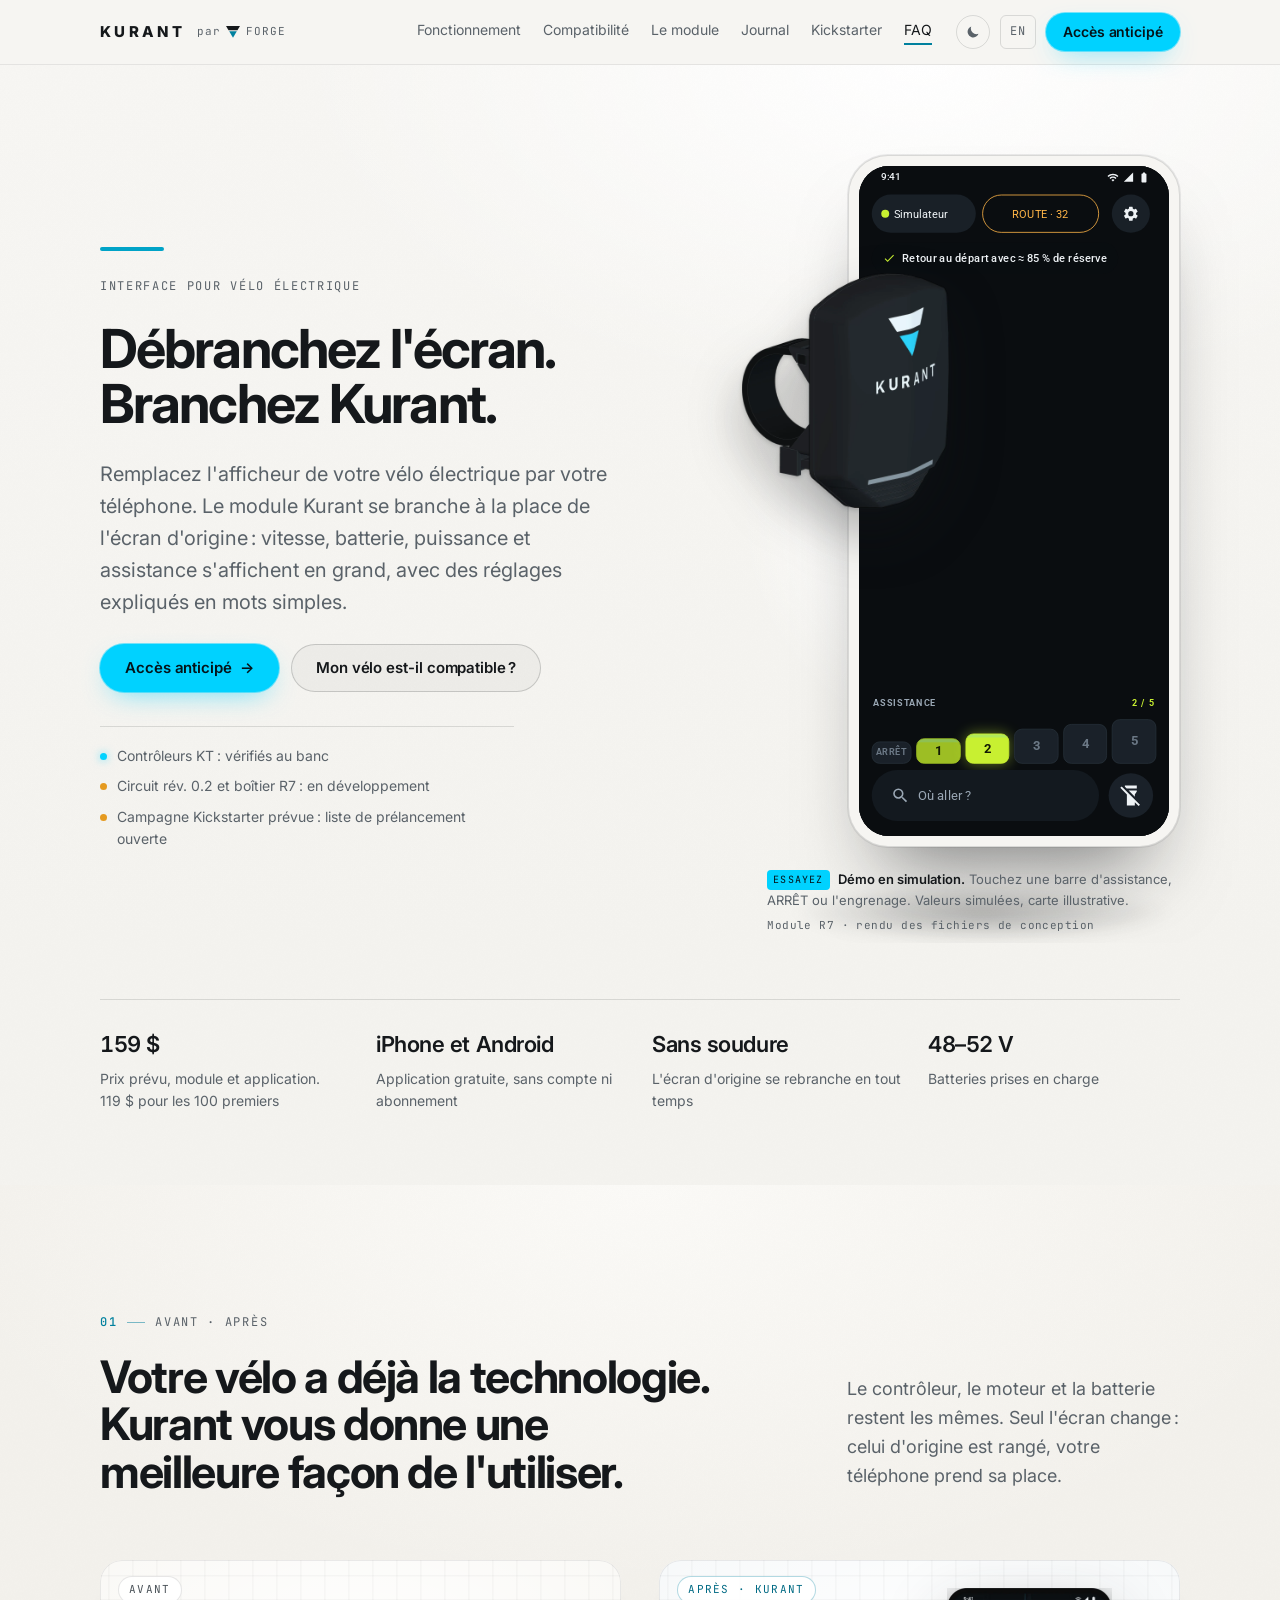
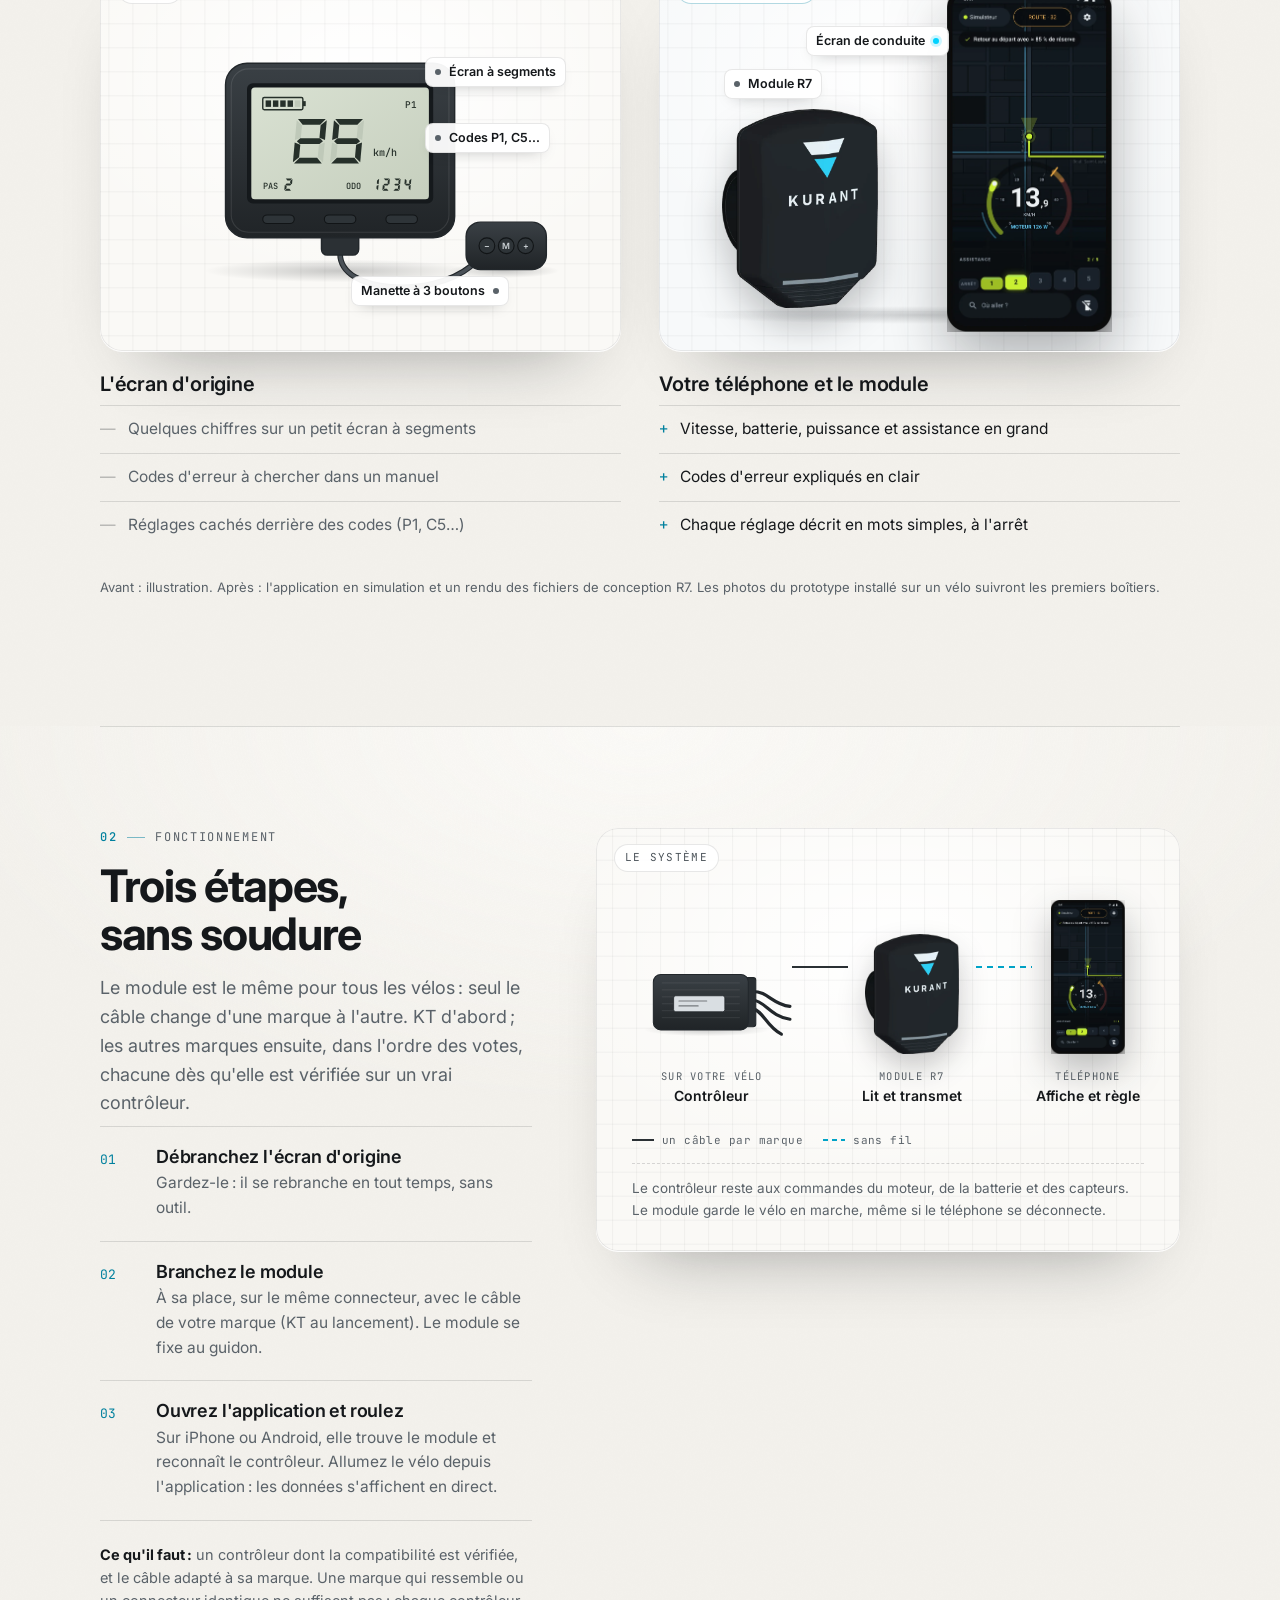
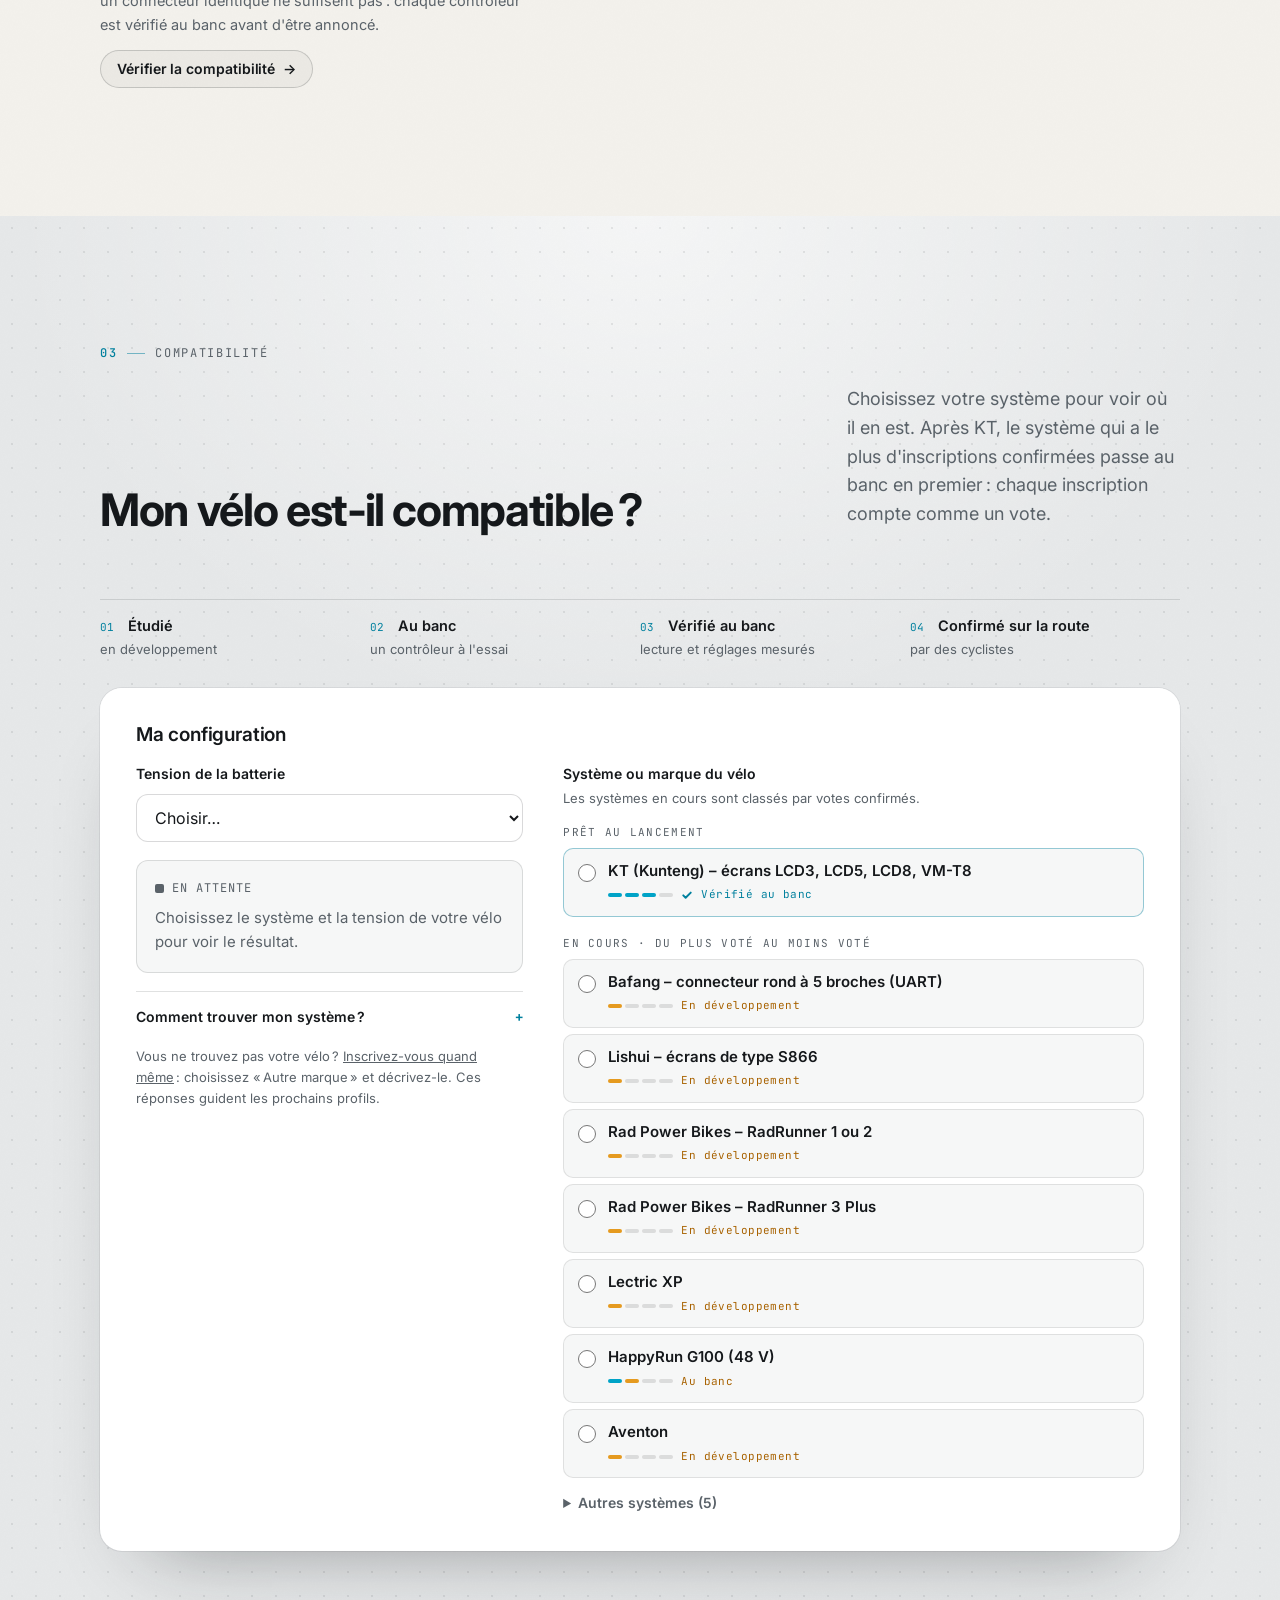
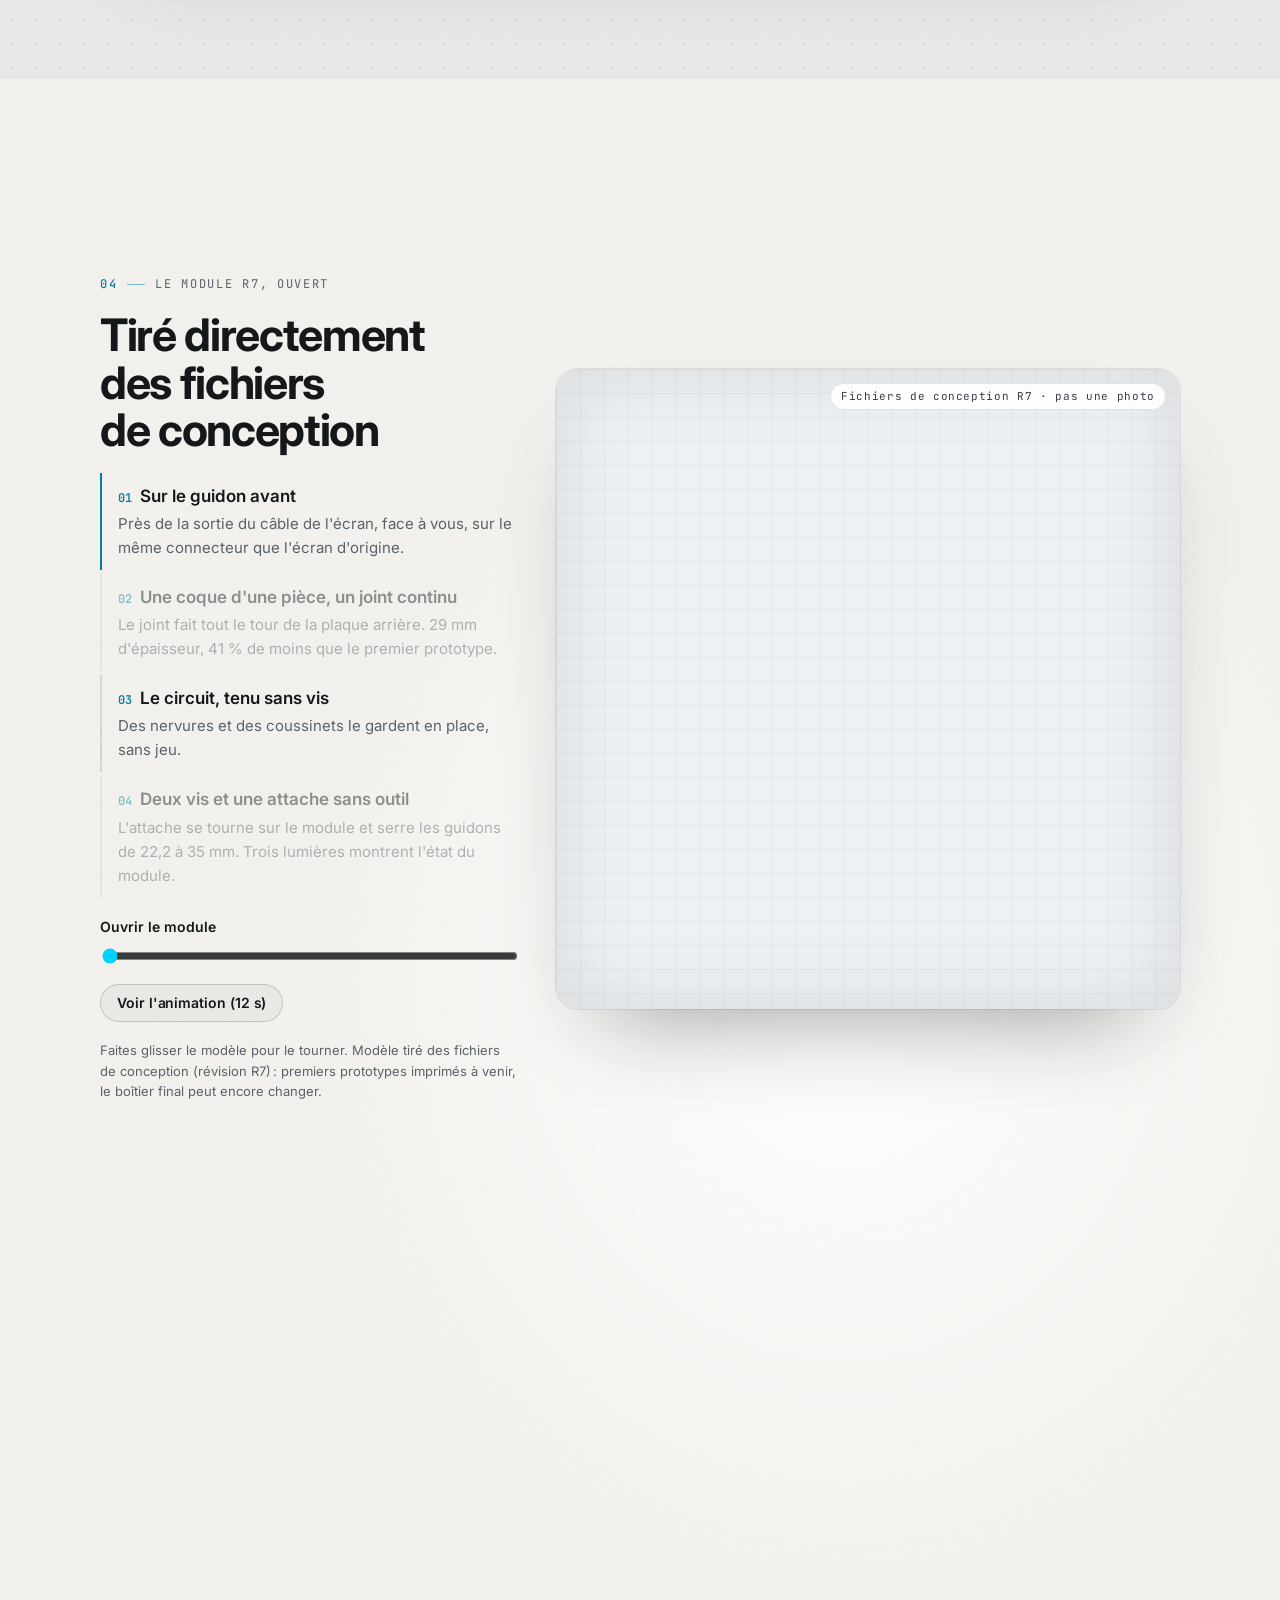
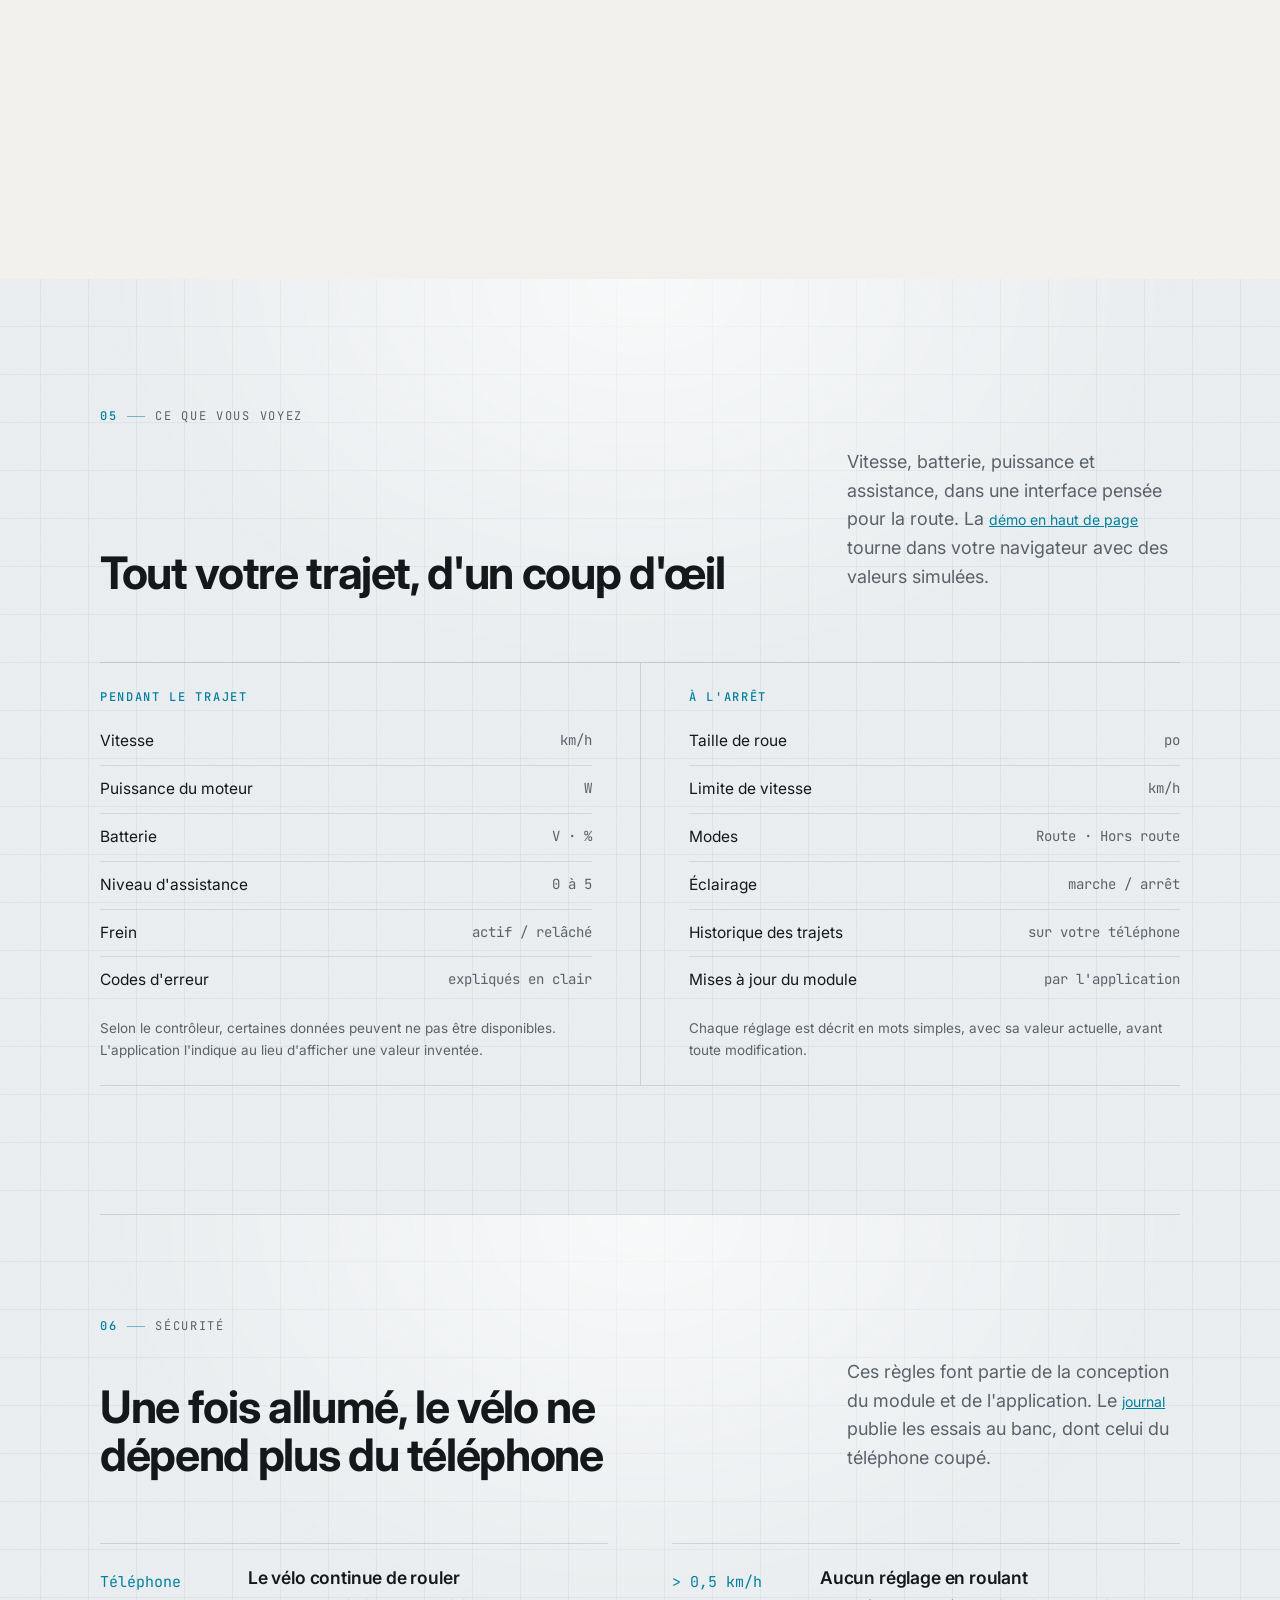
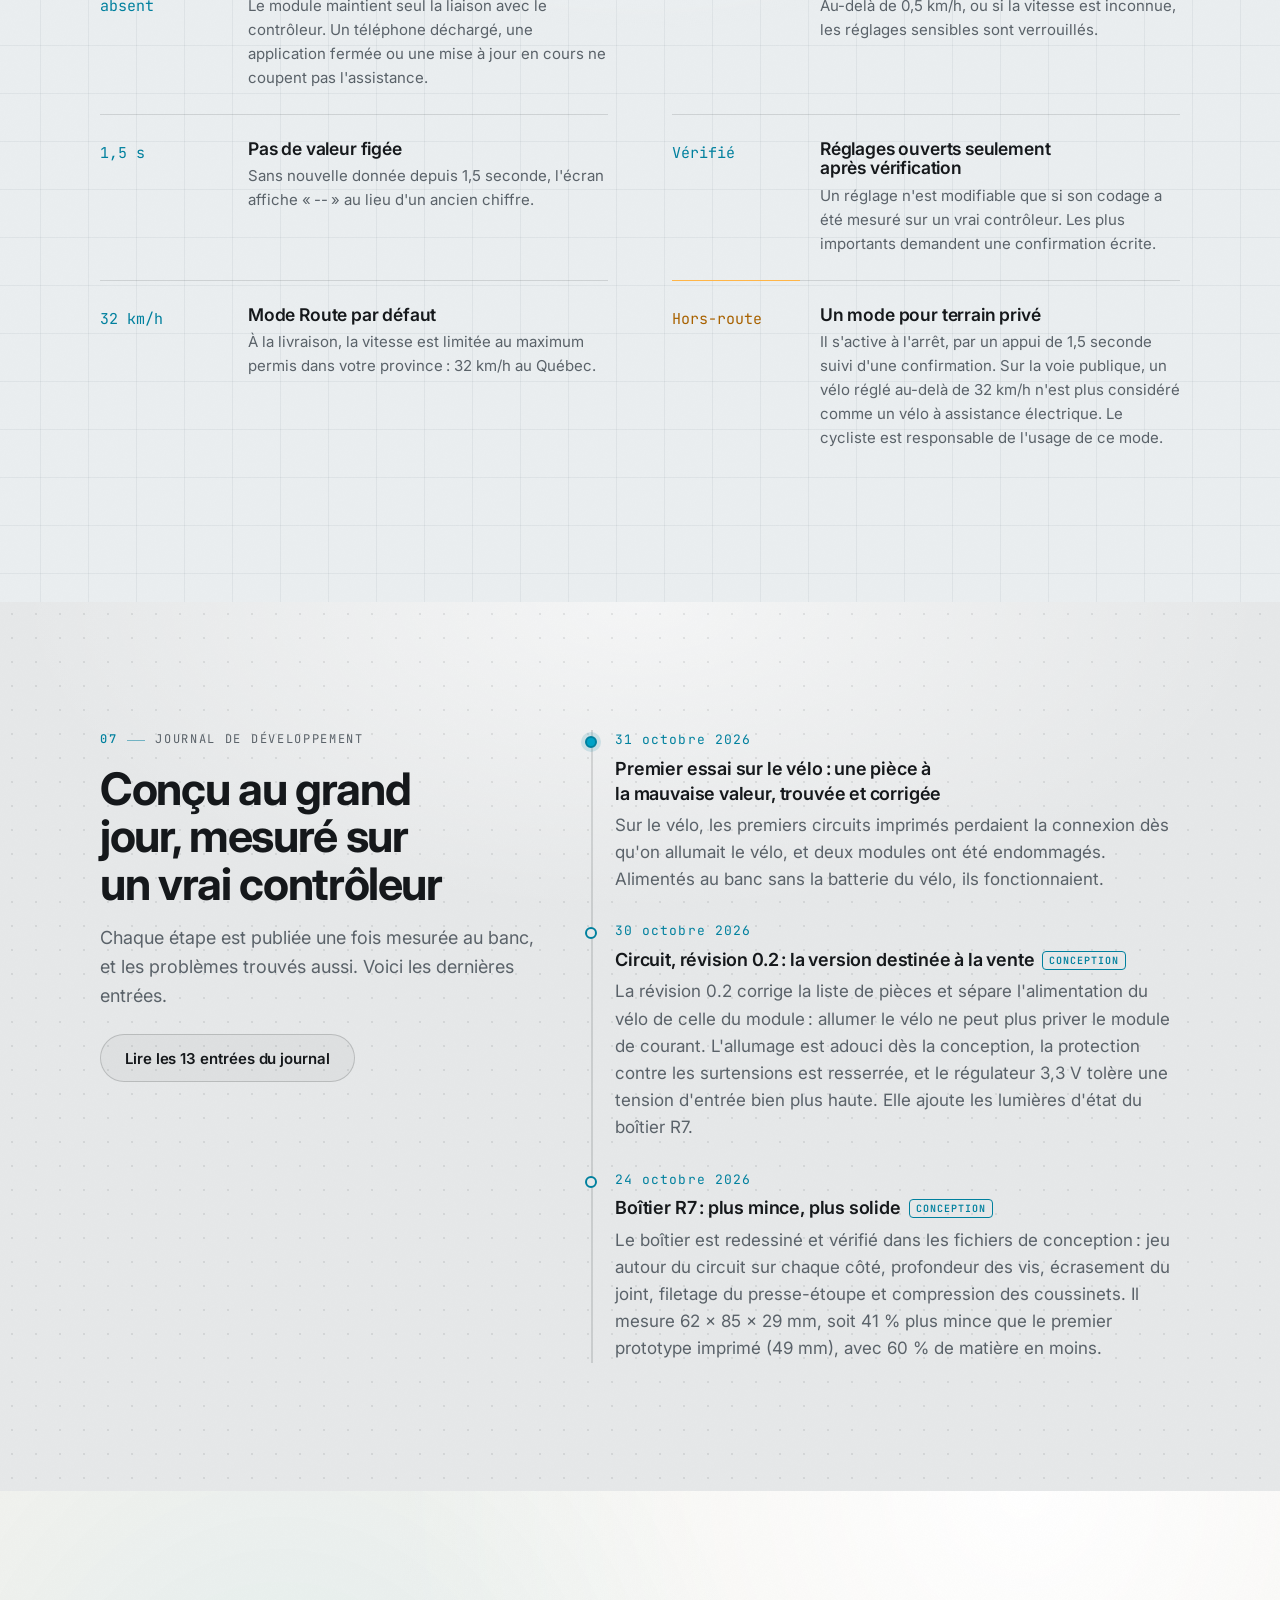
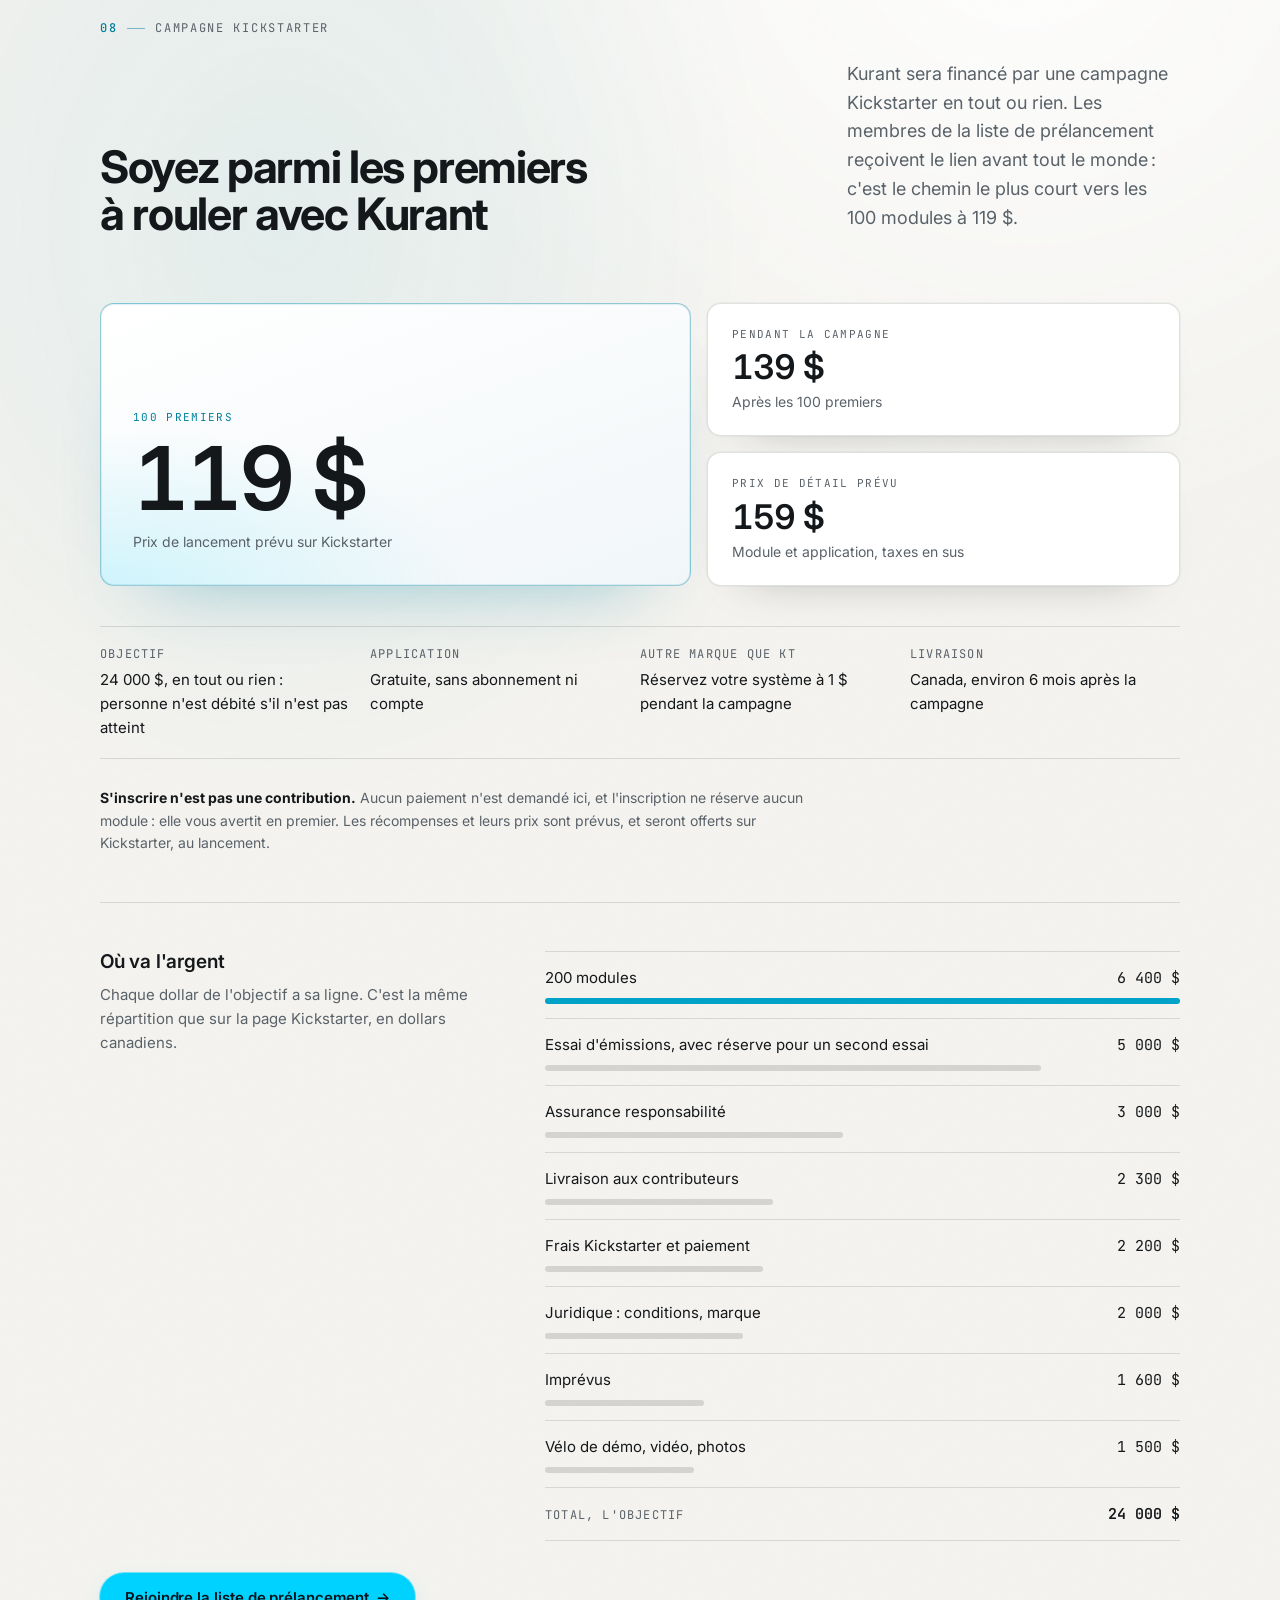
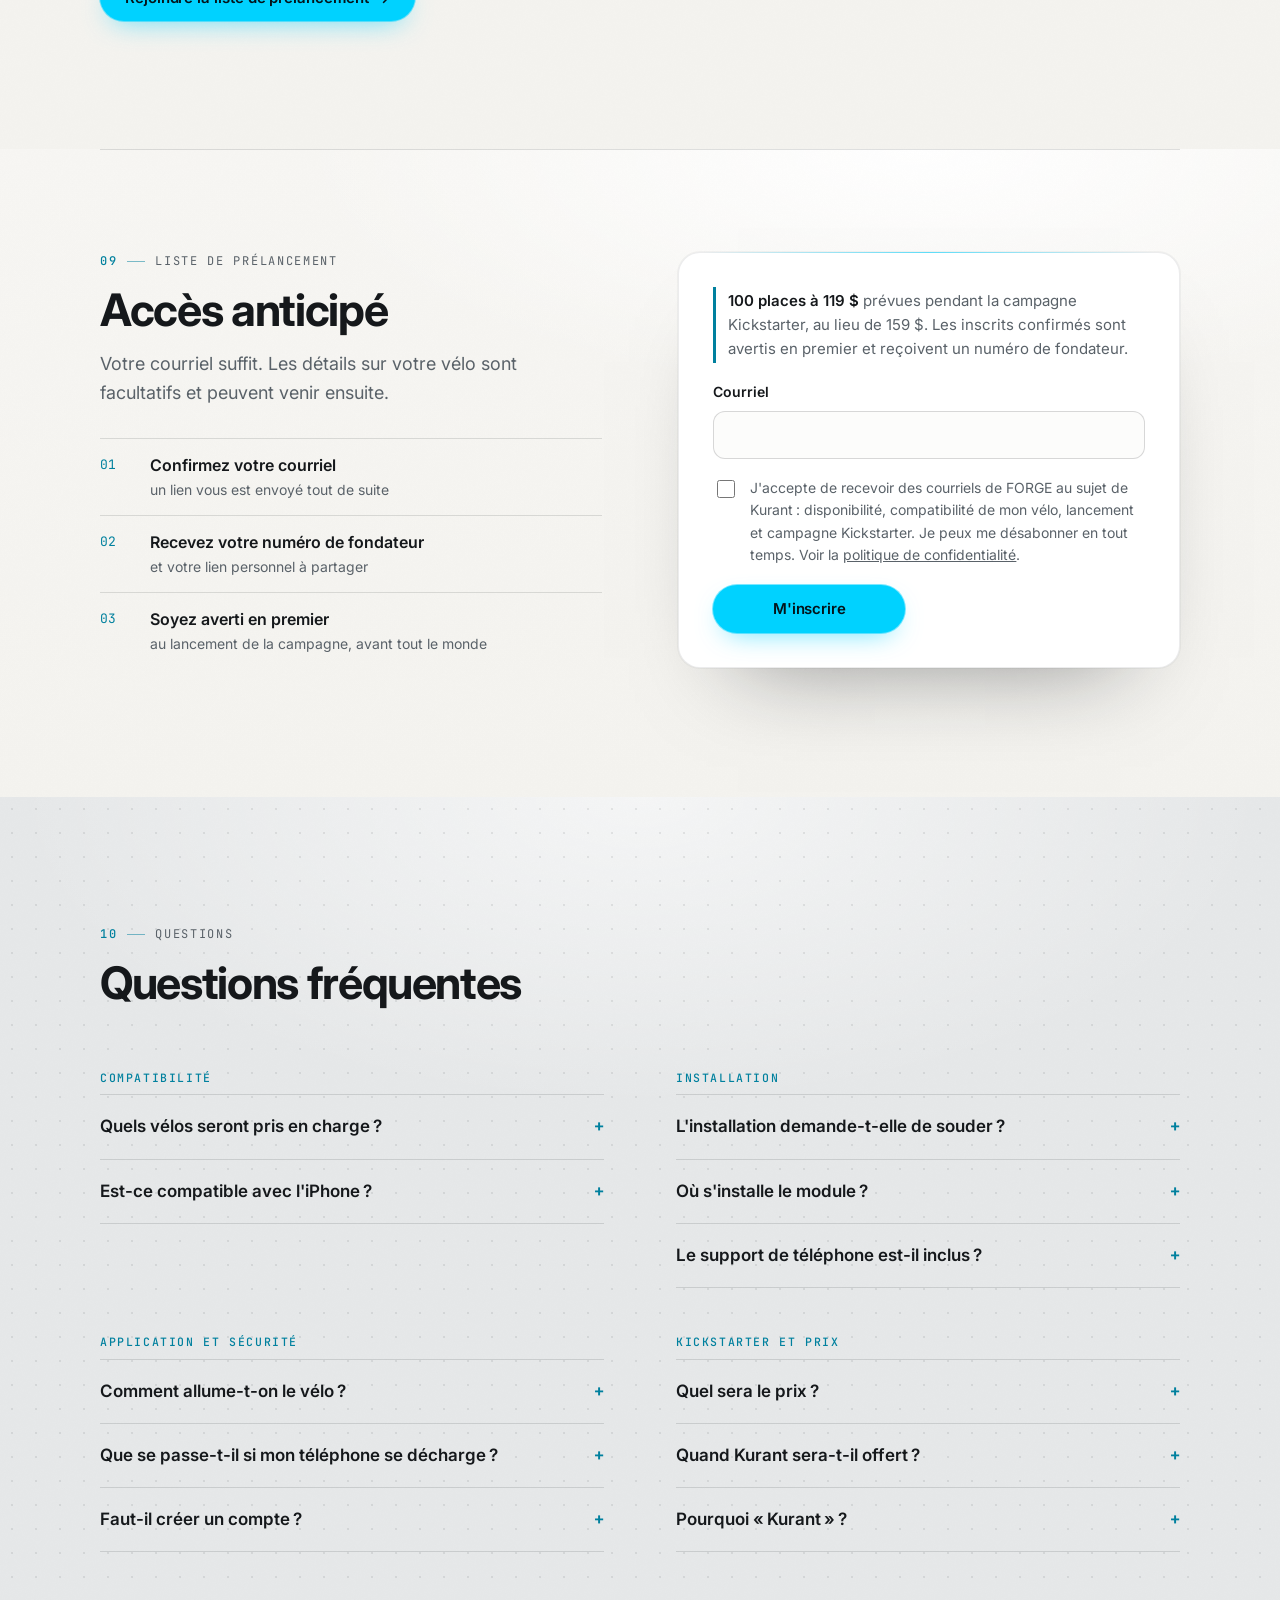
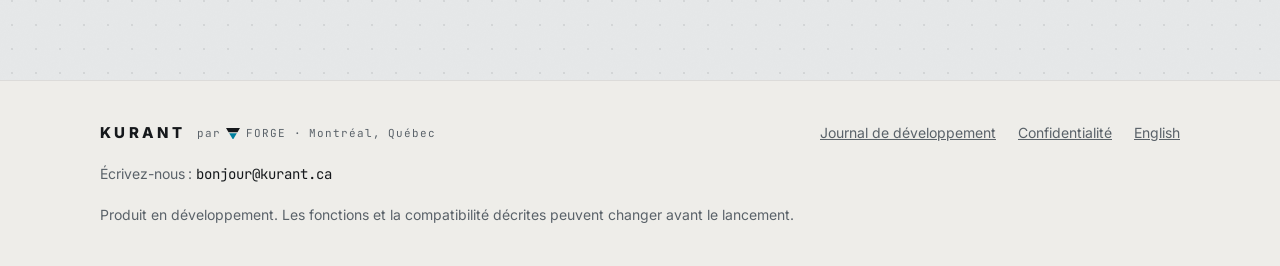
==== commit a920adcc: "R7 in its real colours, and a light/dark theme switch - R7 stills and the 3D viewer now show the bet" ====
--- a/index.html
+++ b/index.html
@@ -25,8 +25,9 @@
 <link rel="icon" href="data:image/svg+xml,%3Csvg xmlns='http://www.w3.org/2000/svg' viewBox='0 0 100 100'%3E%3Crect width='100' height='100' rx='20' fill='%230B0B0C'/%3E%3Cpath d='M14 18H86L73 40H27Z' fill='white'/%3E%3Cpath d='M31 47H69L50 79Z' fill='%2300D2FF'/%3E%3C/svg%3E">
 <link rel="preconnect" href="https://fonts.googleapis.com">
 <link rel="preconnect" href="https://fonts.gstatic.com" crossorigin>
+<script src="assets/theme.js?v=20261120"></script>
 <link rel="stylesheet" href="https://fonts.googleapis.com/css2?family=Inter:wght@400;500;600;700;800&amp;family=JetBrains+Mono:wght@400;500&amp;family=Roboto:wght@400;500;700&amp;display=swap">
-<link rel="stylesheet" href="assets/site.css?v=20261119">
+<link rel="stylesheet" href="assets/site.css?v=20261120">
 <link rel="stylesheet" href="assets/demo.css?v=20261024">
 <script type="application/ld+json">
 {
@@ -72,6 +73,10 @@
       <a href="#faq">FAQ</a>
     </nav>
     <div class="top-actions">
+      <button class="theme-toggle" type="button" data-theme-toggle aria-label="Passer au thème clair" title="Passer au thème clair">
+        <svg class="i-sun" viewBox="0 0 24 24" aria-hidden="true"><circle cx="12" cy="12" r="4.2"/><path d="M12 2.5v2.2M12 19.3v2.2M4.6 4.6l1.6 1.6M17.8 17.8l1.6 1.6M2.5 12h2.2M19.3 12h2.2M4.6 19.4l1.6-1.6M17.8 6.2l1.6-1.6"/></svg>
+        <svg class="i-moon" viewBox="0 0 24 24" aria-hidden="true"><path d="M20.2 14.6A8.4 8.4 0 0 1 9.4 3.8a8.4 8.4 0 1 0 10.8 10.8z"/></svg>
+      </button>
       <a class="lang" href="en/index.html" lang="en" hreflang="en">EN</a>
       <a class="btn btn-primary btn-sm" href="#inscription" data-track="cta_nav_signup">Accès anticipé</a>
     </div>
--- a/assets/site.css
+++ b/assets/site.css
@@ -932,3 +932,103 @@
   .stage .phone, .stage .phone.kd-live { margin-left: 0; width: 300px; }
   .r7-hero { left: calc(50% - 290px); top: 18%; width: 200px; }
 }
+
+/* =============================================================================================
+   LIGHT THEME · [data-theme="light"] on <html>, set by assets/theme.js (saved choice, else the
+   system setting). The four environments keep their rhythm: graphite becomes porcelain, slate a
+   pale blueprint; mineral and grey are already light. The app's phone screen stays dark, as it is.
+   ============================================================================================= */
+:root[data-theme="light"] {
+  --bg: #F6F5F2; --surface: #FFFFFF; --surface-2: #E9E7E2; --line: rgba(21, 24, 27, .13);
+  --fg: #15181B; --mute: #5A6269;
+  --cyan: #00809E; --cyan-hover: #006A84; --glow: rgba(0, 128, 158, .25);
+  --amber: #A86200; --coral: #C0392B; --veil: rgba(246, 245, 242, .86);
+  color-scheme: light;
+}
+[data-theme="light"] .env::after { mix-blend-mode: multiply; --grain-o: .04; }
+[data-theme="light"] .env-graphite, [data-theme="light"] .env-slate {
+  --fg: #15181B; --mute: #5A6269; --line: rgba(21, 24, 27, .13); --surface: #FFFFFF; --surface-2: #E9E7E2;
+  --cyan: #00809E; --cyan-hover: #006A84; --glow: rgba(0, 128, 158, .25); --amber: #A86200; --coral: #C0392B;
+  color-scheme: light;
+}
+[data-theme="light"] .env-graphite {
+  --bg: #F6F5F2;
+  background: radial-gradient(70% 55% at 72% 0%, #FFFFFF, transparent 70%), linear-gradient(#F7F6F3, #F4F3EF);
+}
+[data-theme="light"] .facts.env-graphite { background: #F4F3EF; }
+[data-theme="light"] .env-slate {
+  --bg: #EAEEF0;
+  background-color: #EAEEF0;
+  background-image:
+    radial-gradient(60% 60% at 50% 0%, rgba(255, 255, 255, .7), transparent 70%),
+    linear-gradient(rgba(21, 40, 56, .055) 1px, transparent 1px),
+    linear-gradient(90deg, rgba(21, 40, 56, .055) 1px, transparent 1px);
+  background-size: auto, 48px 48px, 48px 48px;
+}
+[data-theme="light"] .m3d.env-graphite { background: radial-gradient(60% 50% at 66% 50%, #FFFFFF, transparent 70%), #F2F1ED; }
+[data-theme="light"] .ks.env-graphite { background: radial-gradient(55% 45% at 22% 18%, rgba(0, 163, 199, .07), transparent 70%), radial-gradient(70% 50% at 80% 0%, #FFFFFF, transparent 70%), #F4F3EF; }
+
+/* Header and footer */
+[data-theme="light"] .top { background: rgba(246, 245, 242, .84); border-bottom-color: rgba(21, 24, 27, .08); }
+[data-theme="light"] .foot { background: #EEEDE9; border-top-color: rgba(21, 24, 27, .08); }
+
+/* Hero stage: daylight instead of a spotlight */
+[data-theme="light"] .stage::before { background: radial-gradient(closest-side, rgba(255, 255, 255, .95), rgba(255, 255, 255, .4) 55%, transparent 75%); }
+[data-theme="light"] .stage::after { background: radial-gradient(closest-side, rgba(21, 24, 27, .28), transparent); }
+[data-theme="light"] .stage .phone, [data-theme="light"] .stage .phone.kd-live { box-shadow: 0 50px 80px -36px rgba(21, 24, 27, .55), 0 0 0 1px rgba(21, 24, 27, .08); }
+[data-theme="light"] .r7-hero { filter: drop-shadow(0 26px 26px rgba(21, 24, 27, .28)) drop-shadow(0 2px 2px rgba(21, 24, 27, .2)); }
+[data-theme="light"] .dot.now { background: #E59A1F; }
+
+/* Cards that were lit for the dark */
+[data-theme="light"] .price { background: #FFFFFF; box-shadow: 0 0 0 1px rgba(21, 24, 27, .04), 0 24px 50px -40px rgba(21, 24, 27, .4); }
+[data-theme="light"] .price.lead {
+  border-color: rgba(0, 128, 158, .4);
+  background: radial-gradient(90% 80% at 0% 100%, rgba(0, 210, 255, .16), transparent 70%), linear-gradient(160deg, #FFFFFF, #F1F6F8);
+  box-shadow: 0 0 0 1px rgba(0, 128, 158, .1) inset, 0 40px 80px -50px rgba(0, 128, 158, .45);
+}
+[data-theme="light"] .price.lead b { color: #15181B; }
+[data-theme="light"] .price.lead small { color: #00809E; }
+[data-theme="light"] .signup {
+  background: #FFFFFF; border-color: rgba(21, 24, 27, .08);
+  box-shadow: 0 0 0 1px rgba(21, 24, 27, .04), 0 50px 90px -60px rgba(21, 24, 27, .5);
+}
+[data-theme="light"] .m3d-stage { box-shadow: 0 0 0 1px rgba(21, 24, 27, .08), 0 50px 90px -50px rgba(21, 24, 27, .45); }
+[data-theme="light"] .founder-card { box-shadow: 0 30px 70px -40px rgba(21, 24, 27, .45); }
+[data-theme="light"] .founder-card b { text-shadow: none; }
+[data-theme="light"] .log-item:first-child::before { box-shadow: 0 0 0 4px rgba(0, 128, 158, .15); }
+[data-theme="light"] .budget-bar { background: rgba(21, 24, 27, .14); }
+[data-theme="light"] .budget-list li.lead .budget-bar { background: #00A3C7; }
+[data-theme="light"] .slit { box-shadow: none; background: #00A3C7; }
+
+/* Dark theme: a faint edge light so the black R7 separates from graphite */
+:root:not([data-theme="light"]) .r7-hero {
+  filter: drop-shadow(0 0 1px rgba(210, 235, 245, .35)) drop-shadow(0 30px 30px rgba(0, 0, 0, .55)) drop-shadow(0 2px 2px rgba(0, 0, 0, .35));
+}
+
+/* The switch */
+.theme-toggle {
+  display: inline-grid; place-items: center; width: 34px; height: 34px; padding: 0; cursor: pointer;
+  color: var(--mute); background: transparent; border: 1px solid var(--line); border-radius: 999px;
+  transition: color .2s, border-color .2s, background-color .2s;
+}
+.theme-toggle:hover { color: var(--fg); border-color: var(--mute); }
+.theme-toggle:focus-visible { outline: 2px solid var(--cyan-fill); outline-offset: 3px; }
+.theme-toggle svg { width: 16px; height: 16px; fill: none; stroke: currentColor; stroke-width: 1.8; stroke-linecap: round; }
+.theme-toggle .i-sun circle { fill: none; }
+.theme-toggle .i-moon { fill: currentColor; stroke: none; }
+.theme-toggle .i-moon, [data-theme="light"] .theme-toggle .i-sun { display: none; }
+[data-theme="light"] .theme-toggle .i-moon { display: block; }
+.top-actions { gap: 10px; }
+/* A short cross-fade when switching, never on load */
+.theme-switching body, .theme-switching .env, .theme-switching .top, .theme-switching .foot { transition: background-color .35s ease, color .35s ease; }
+/* A soft light behind the R7 on graphite, so the black module reads at a glance */
+:root:not([data-theme="light"]) .stage { background: radial-gradient(28% 24% at 16% 36%, rgba(190, 225, 240, .11), transparent 72%); }
+/* Narrow phones: brand, switch, language and the call to action on one line */
+@media (max-width: 400px) {
+  .top .wrap { gap: 12px; }
+  .top-actions { gap: 6px; }
+  .brand-word { letter-spacing: .18em; font-size: 14px; }
+  .theme-toggle { width: 32px; height: 32px; }
+  .lang { padding: 6px 7px; }
+  .top-actions .btn-sm { padding: 0 12px; font-size: 13.5px; white-space: nowrap; }
+}
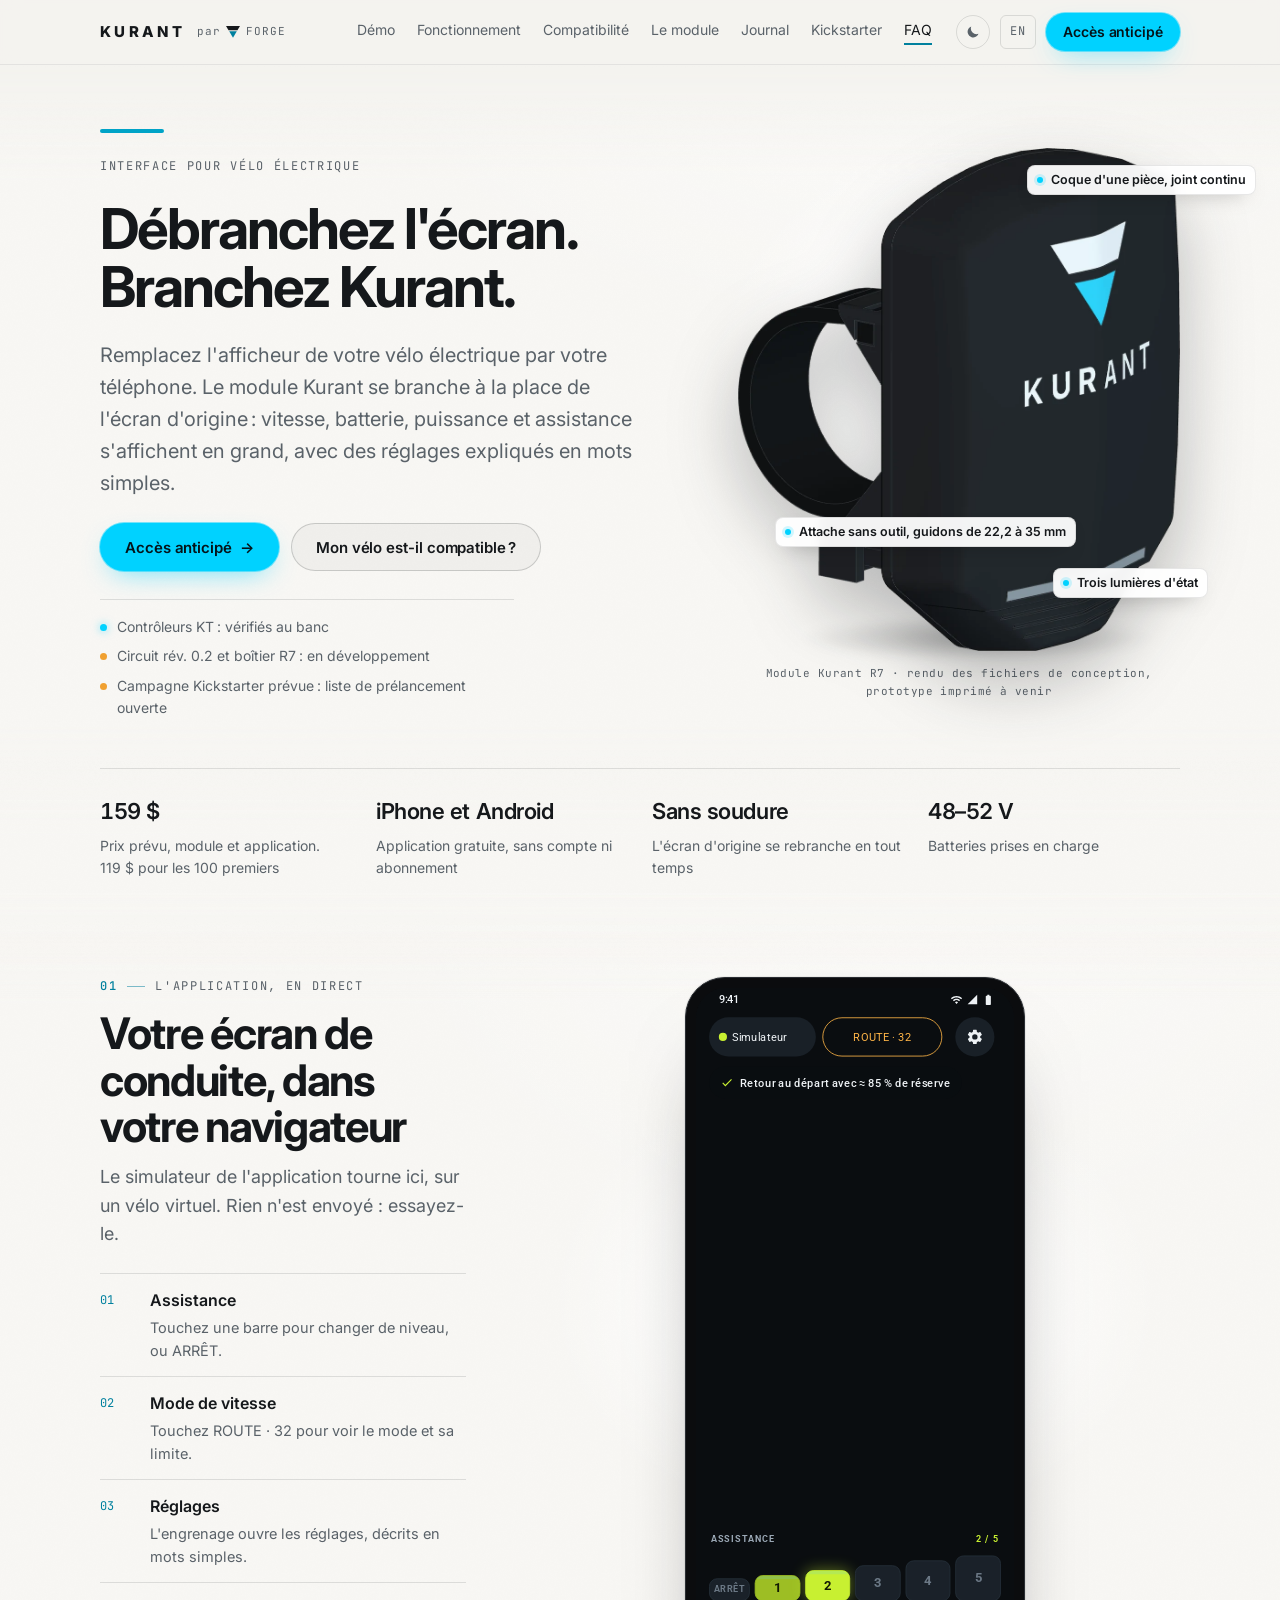
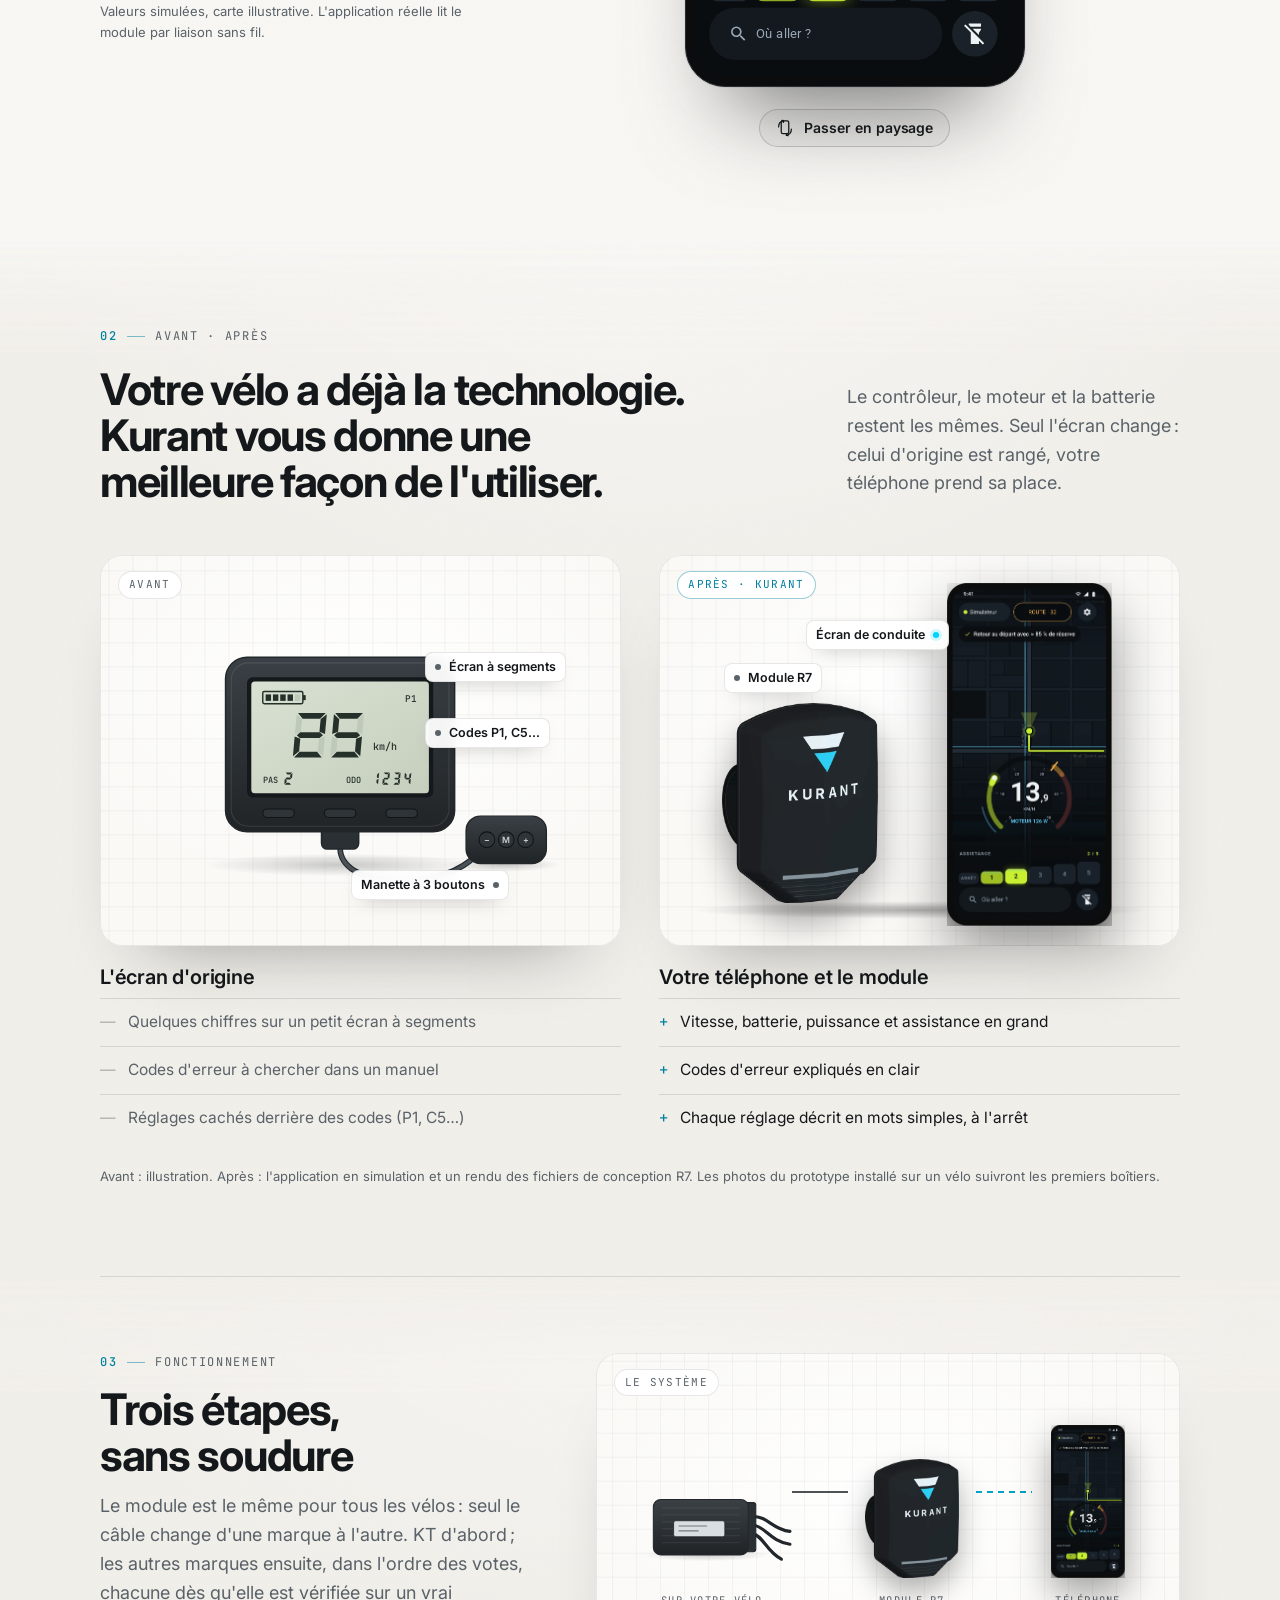
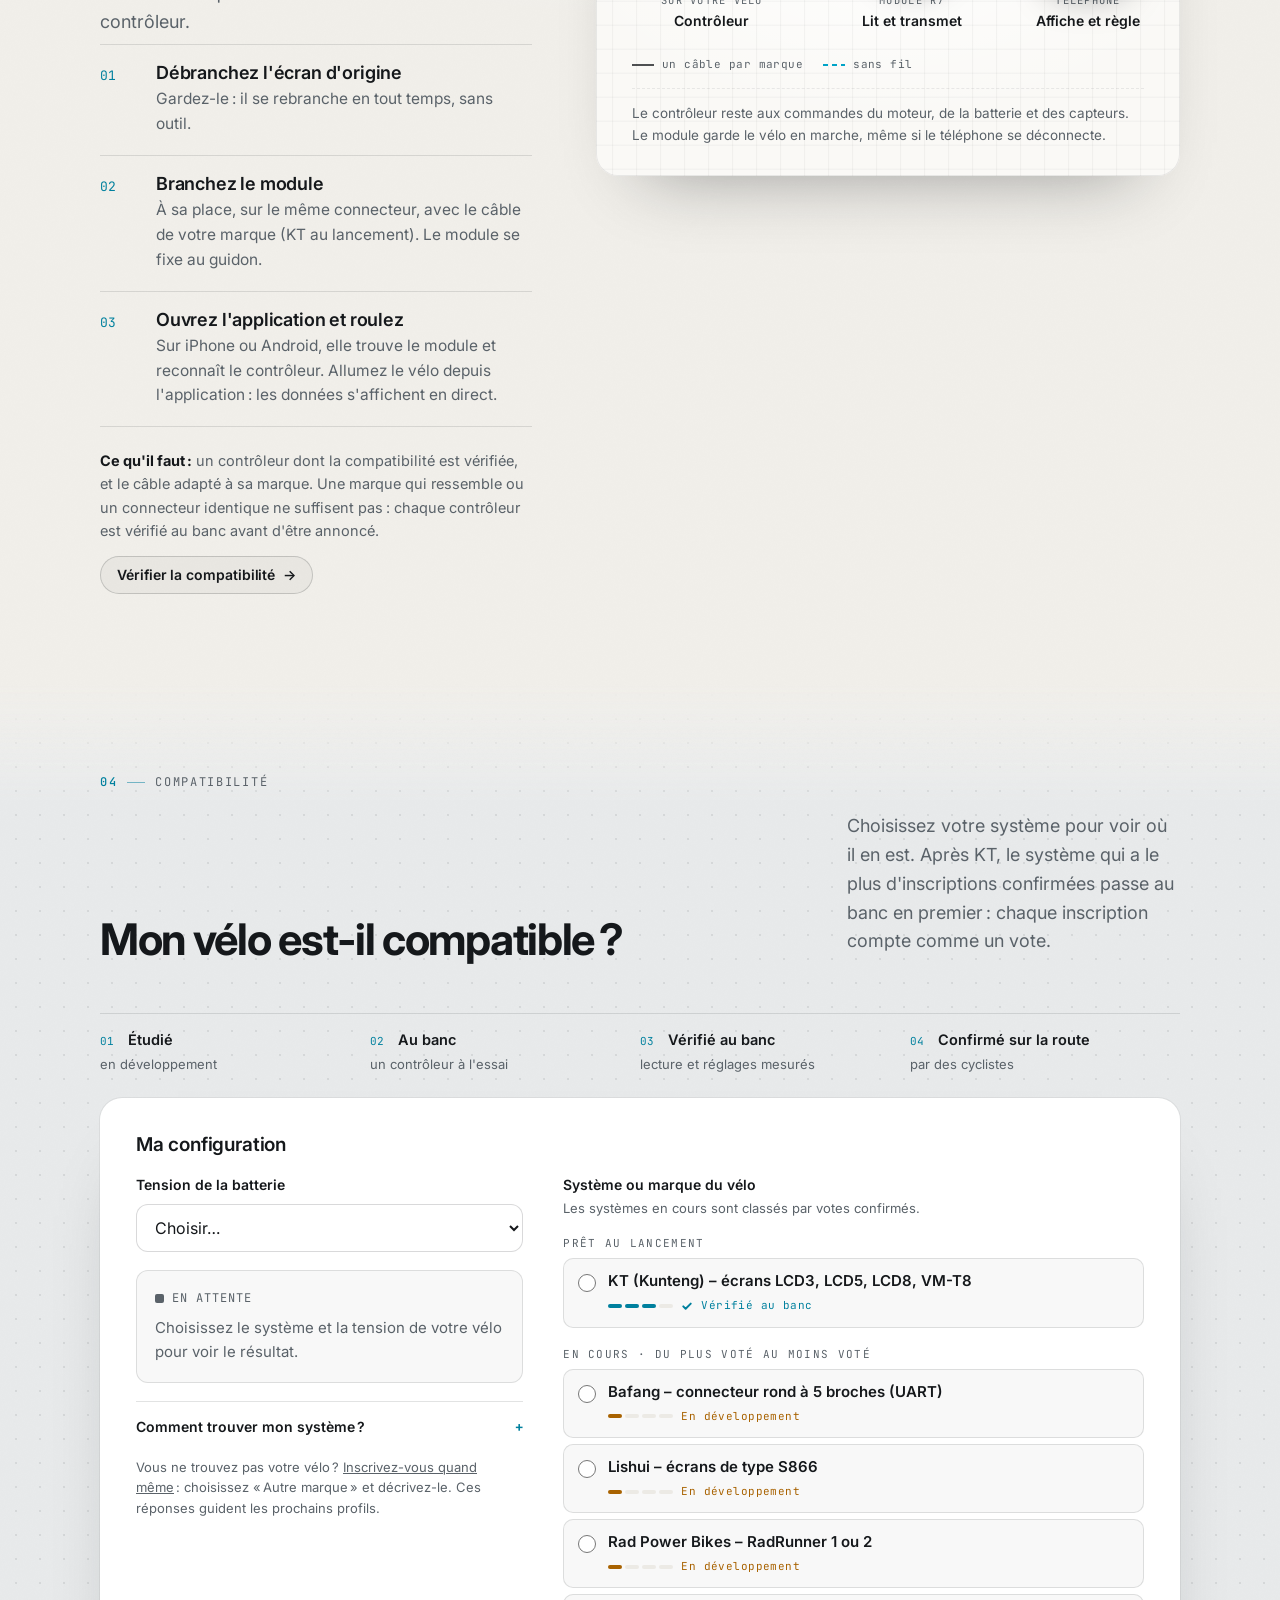
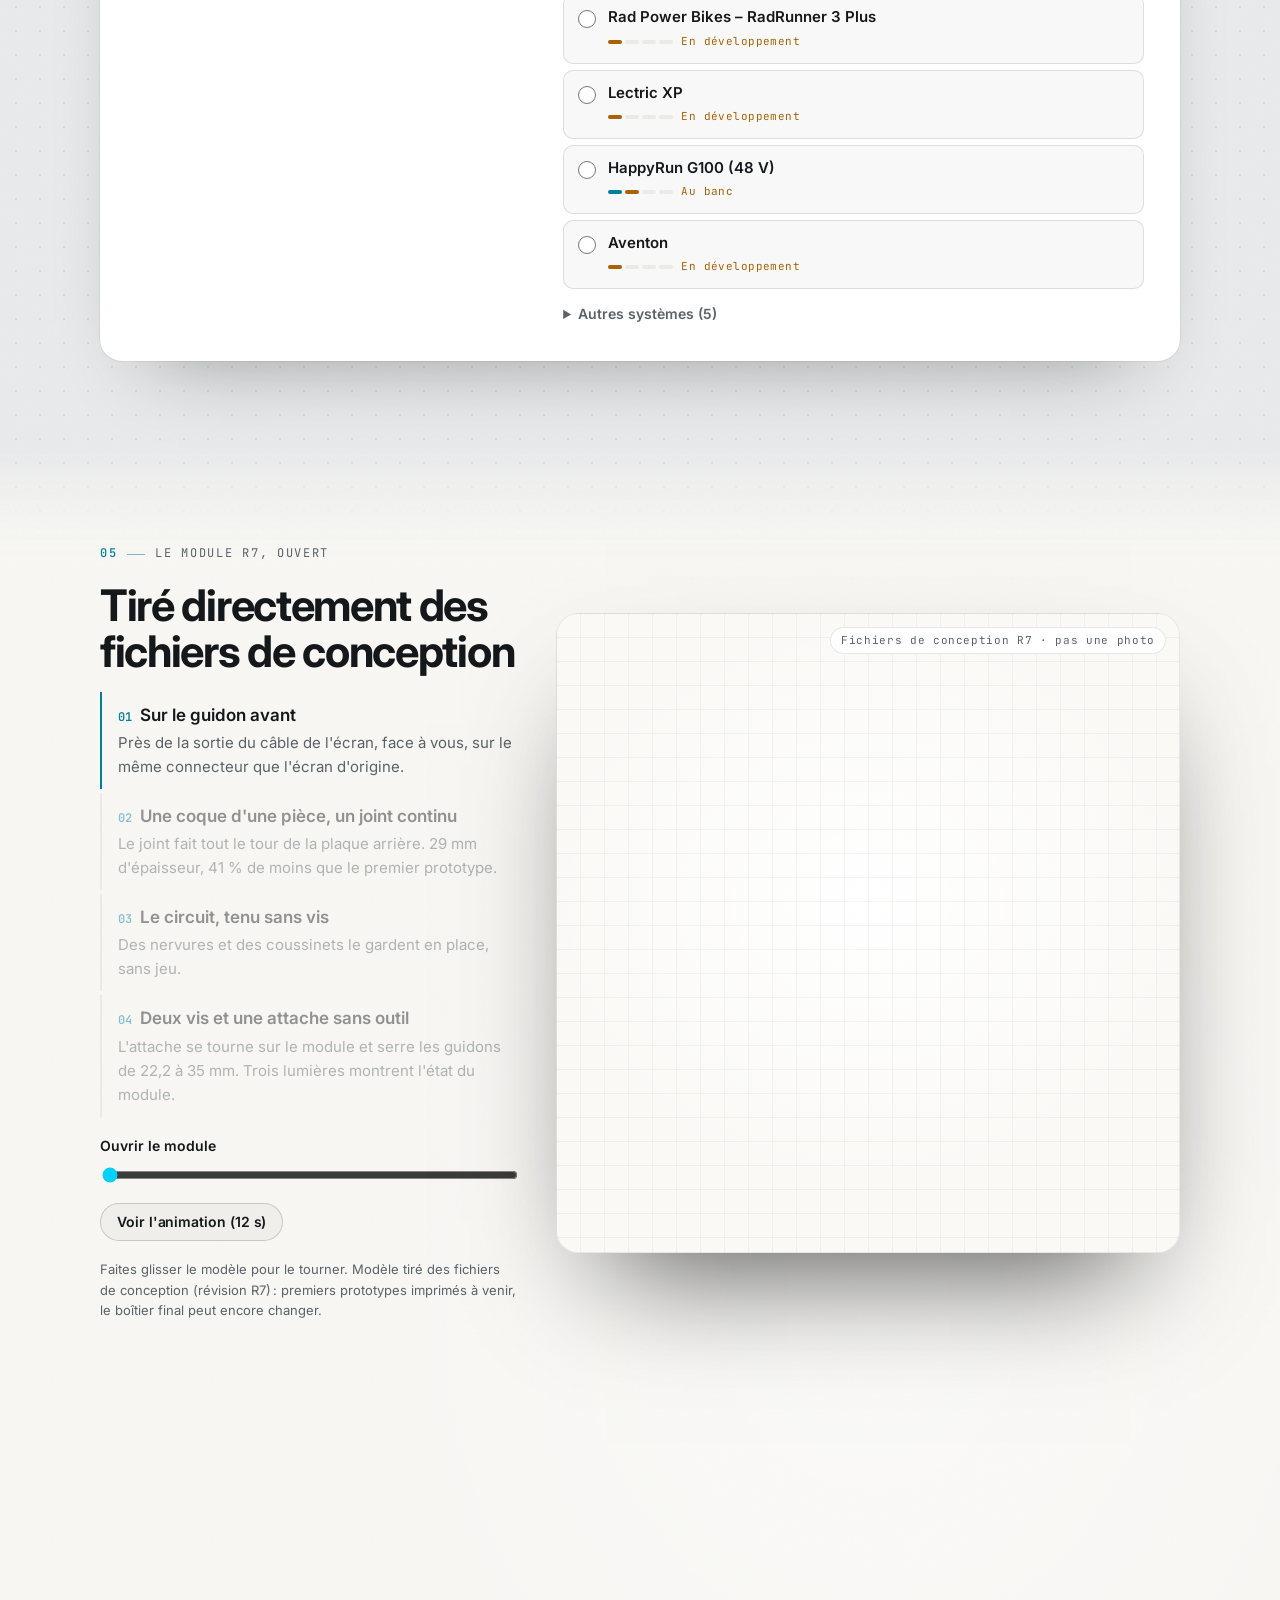
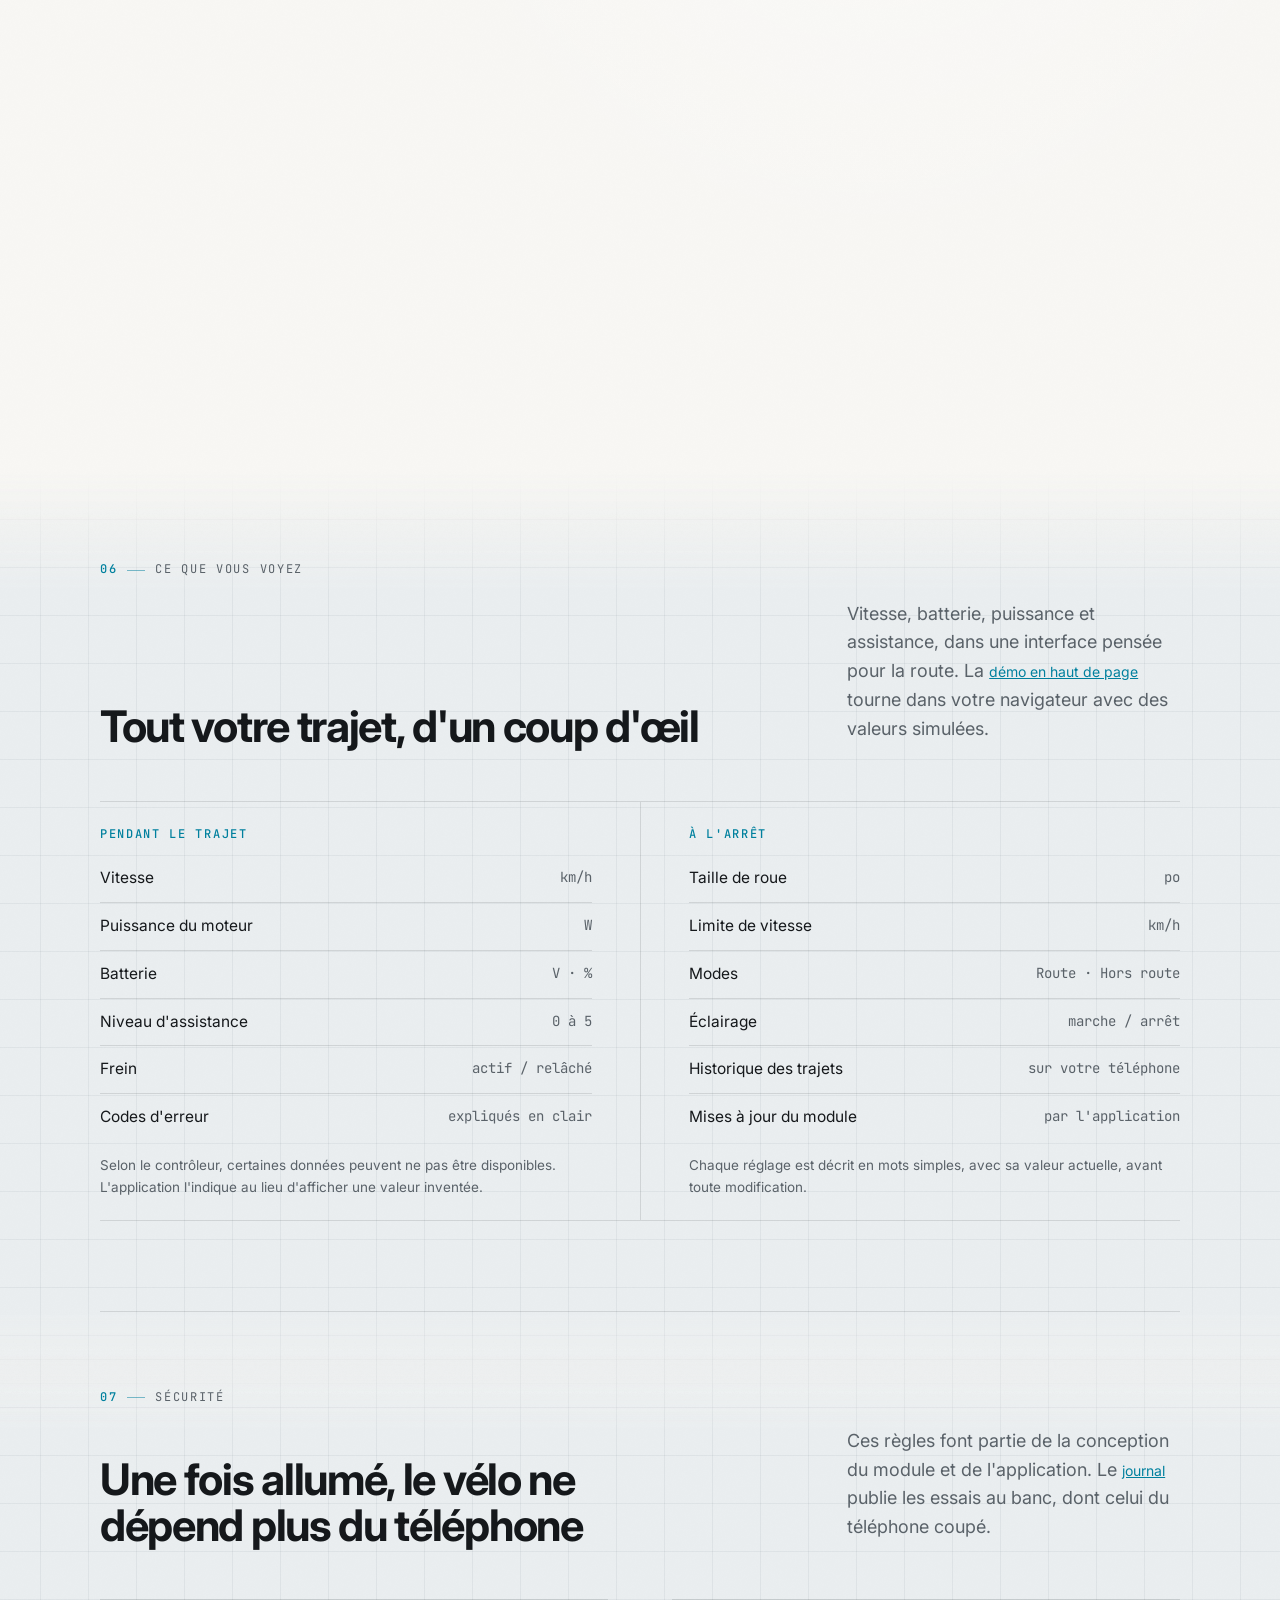
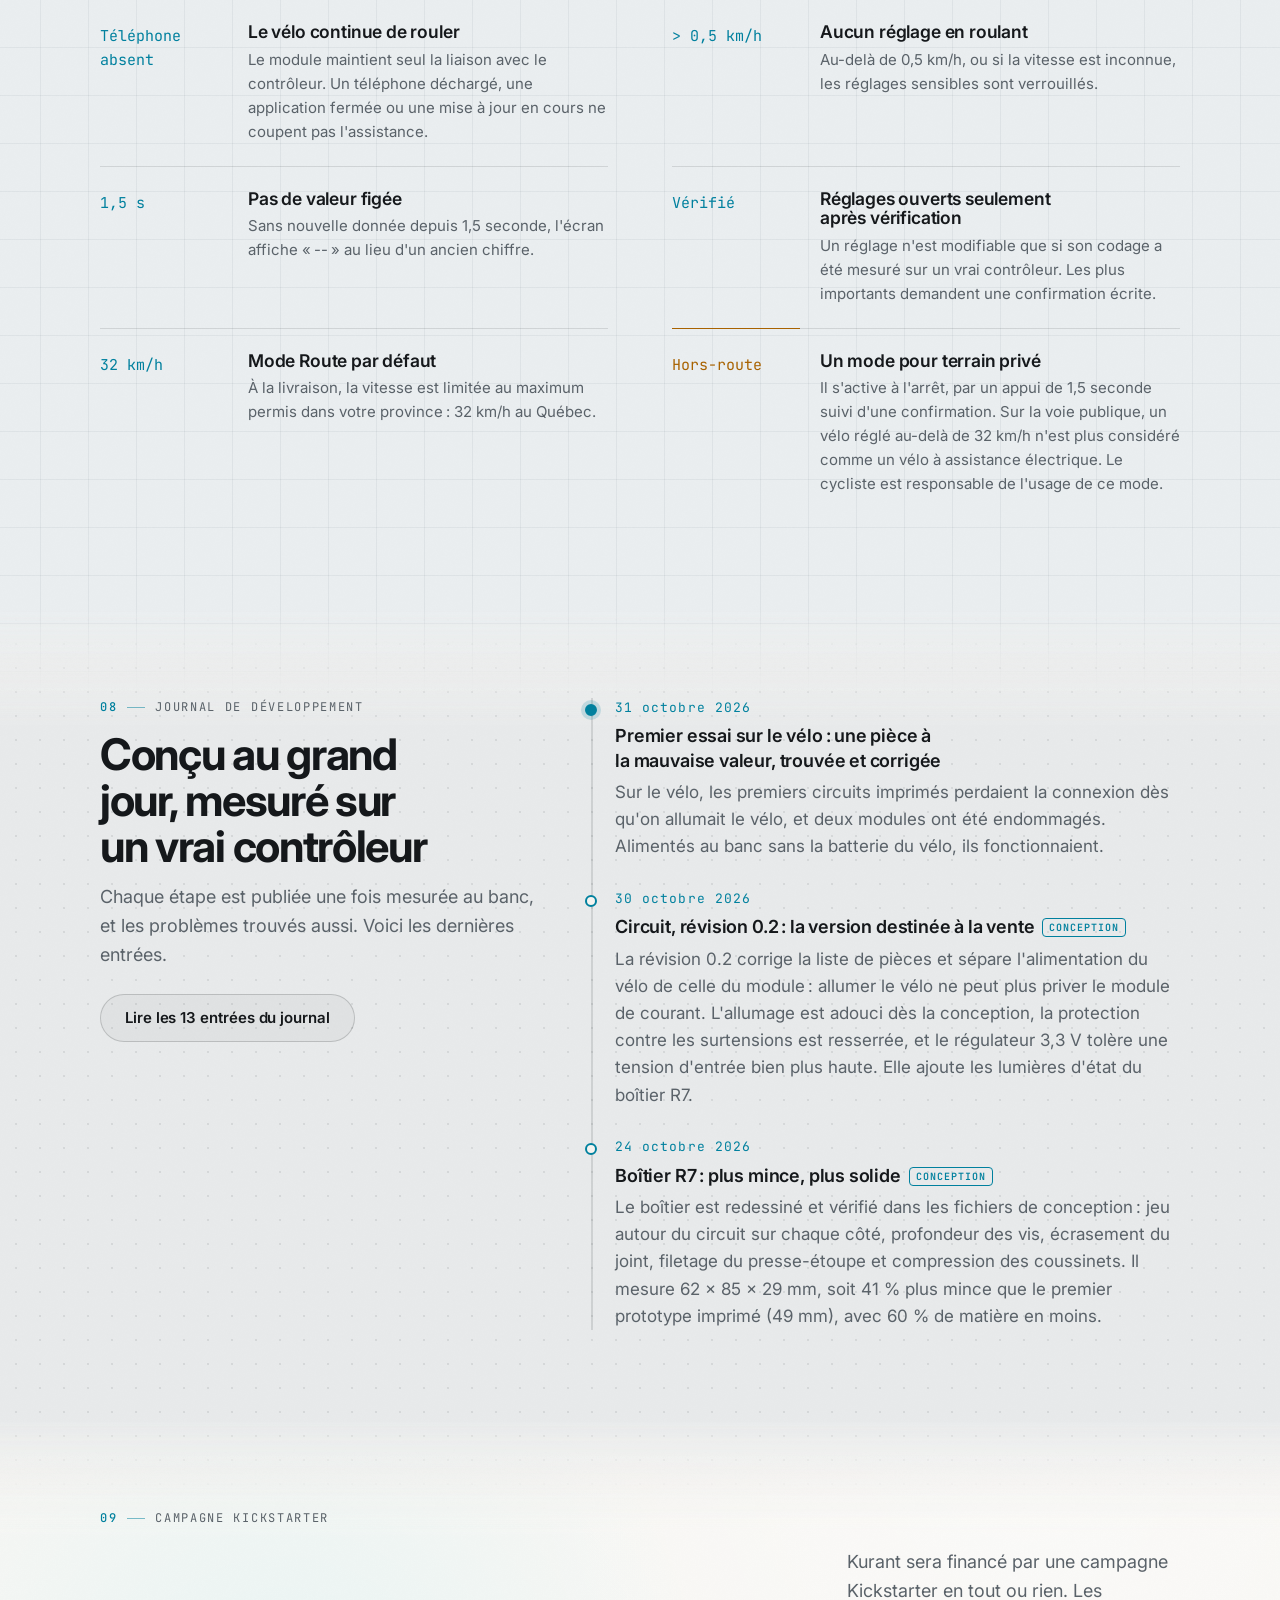
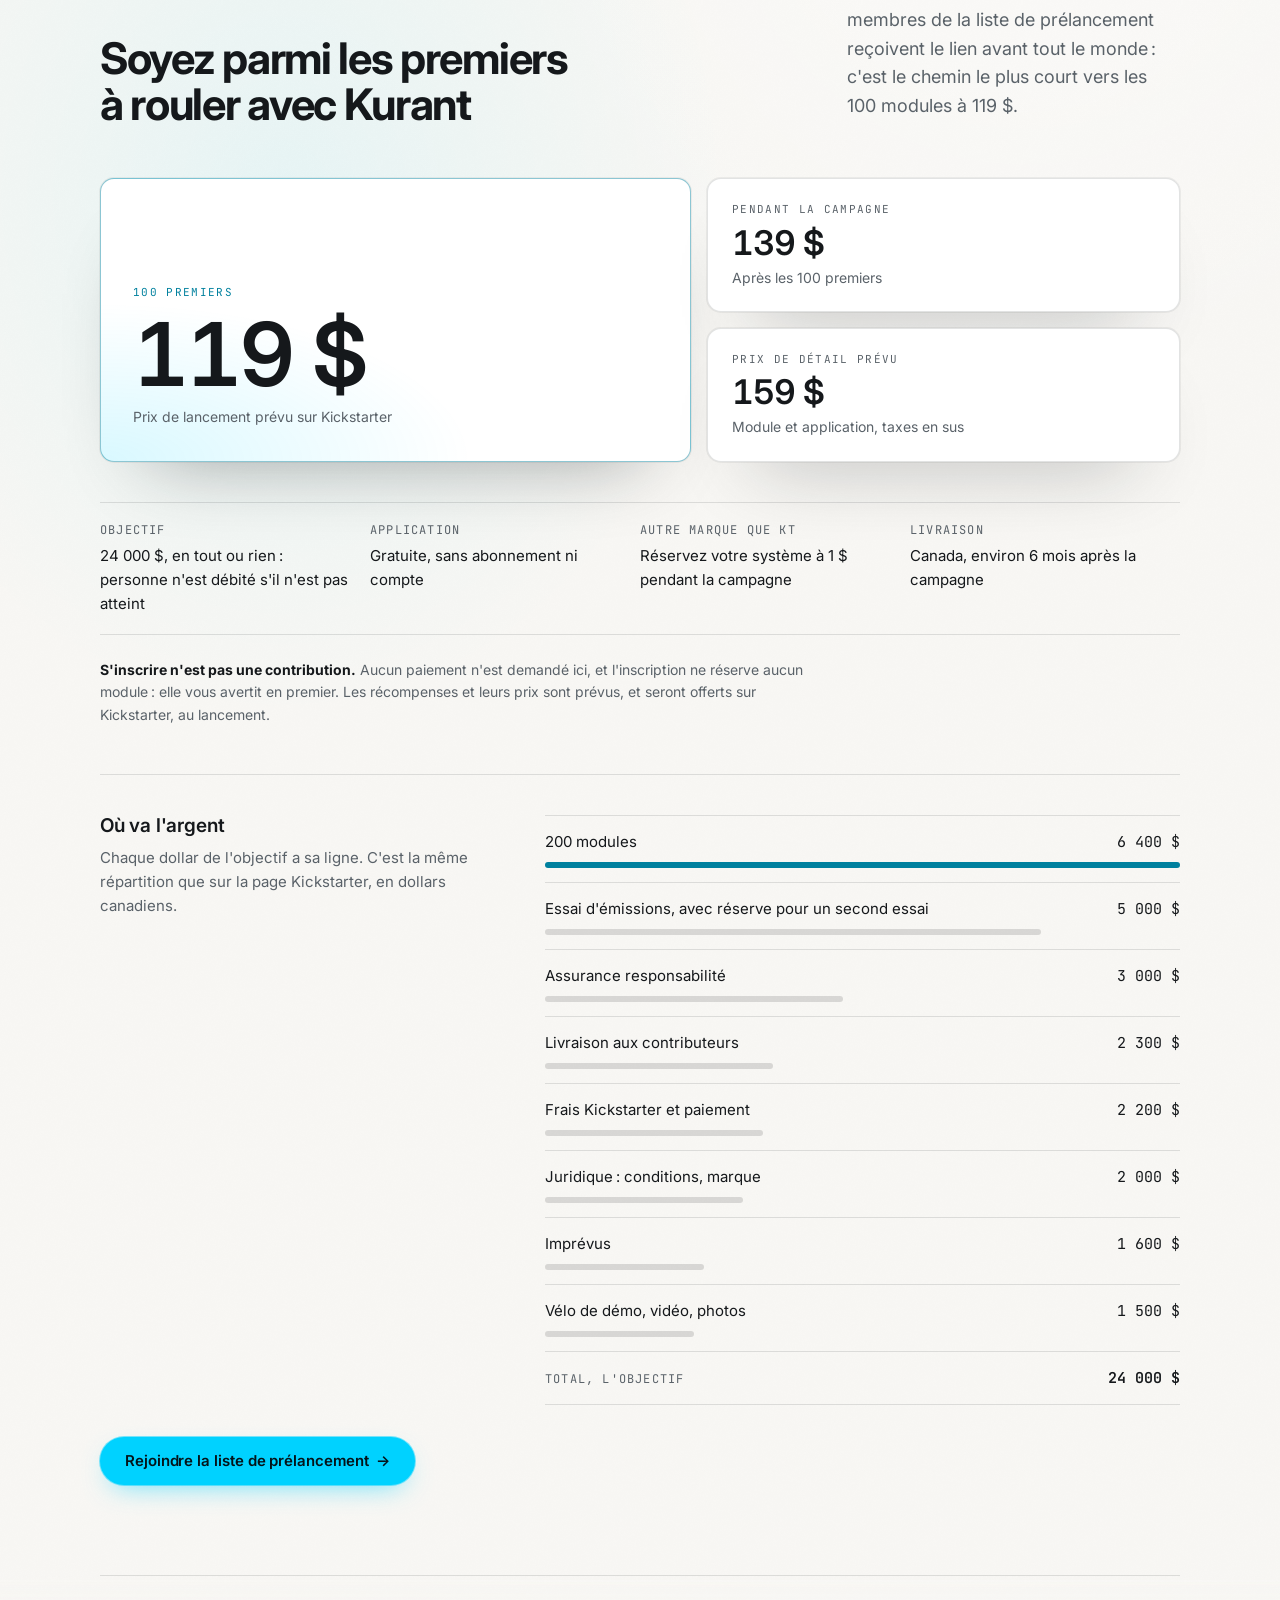
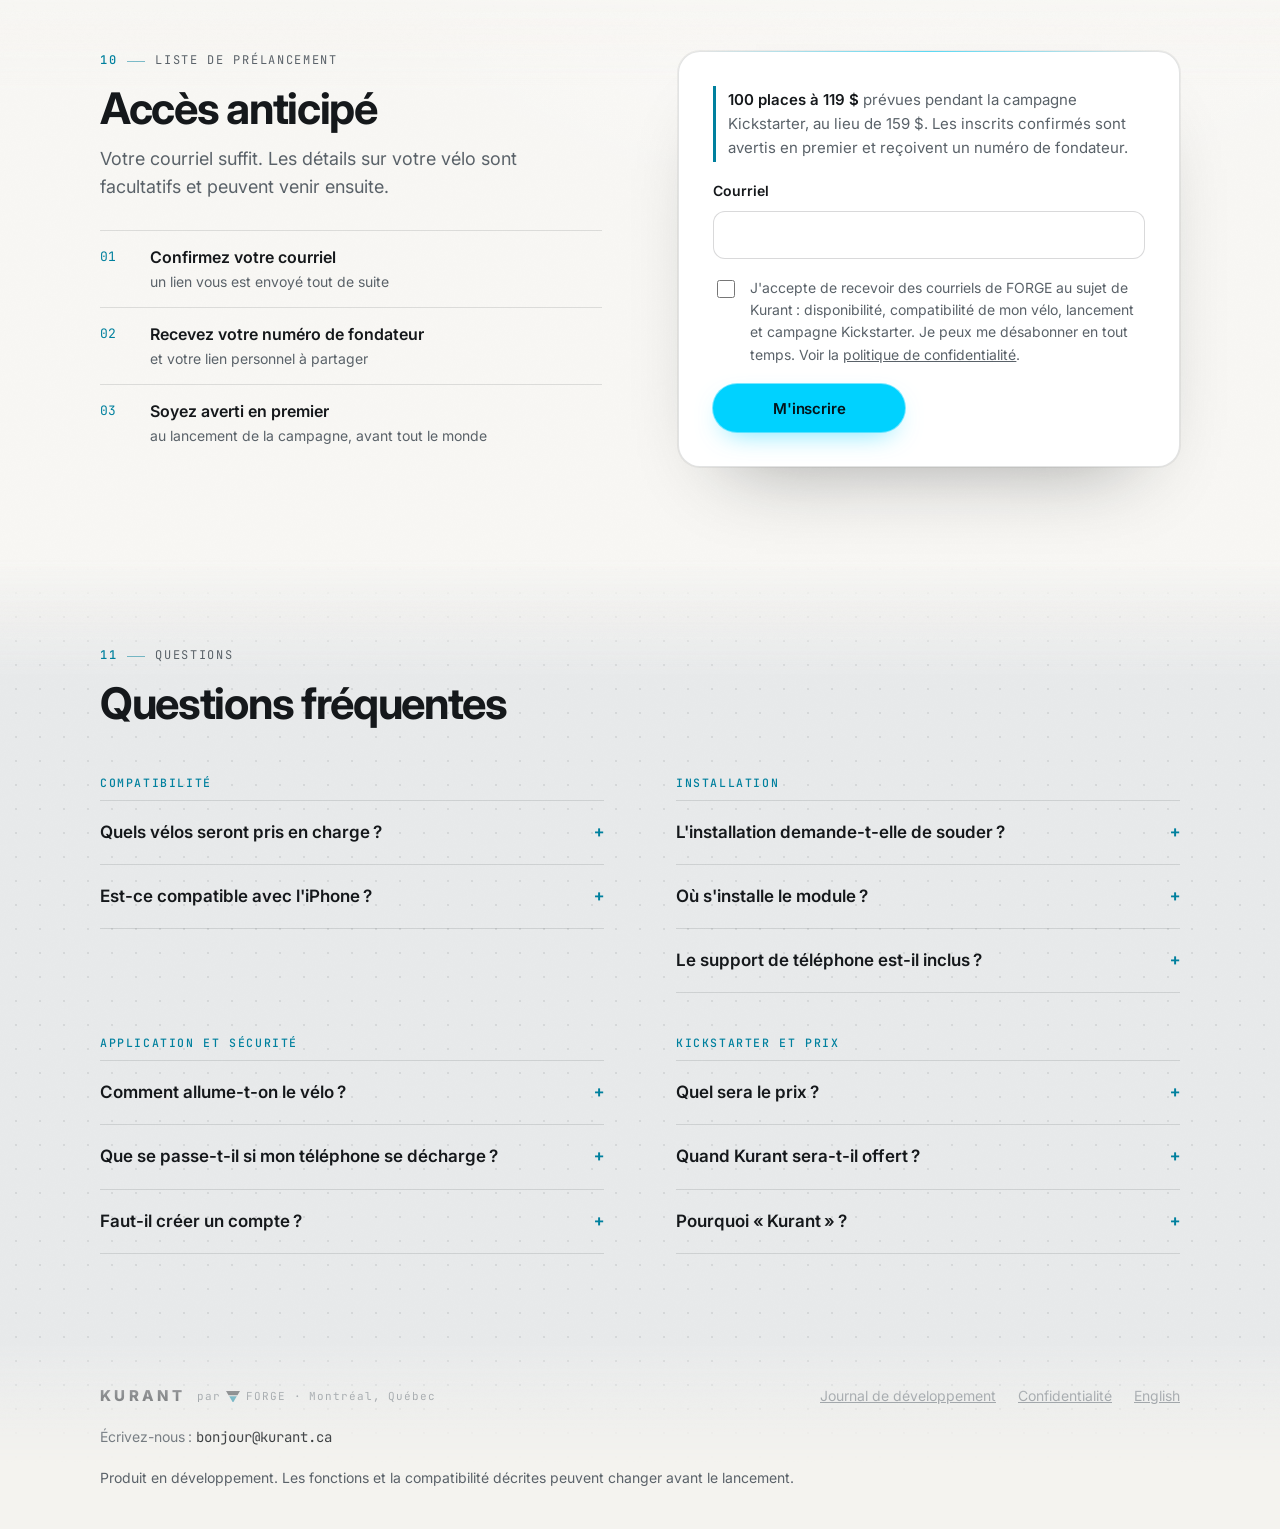
==== commit 579b292c: "Hero for the R7, the app in its own section with a portrait/landscape turn, one theme throughout - H" ====
--- a/index.html
+++ b/index.html
@@ -27,8 +27,8 @@
 <link rel="preconnect" href="https://fonts.gstatic.com" crossorigin>
 <script src="assets/theme.js?v=20261120"></script>
 <link rel="stylesheet" href="https://fonts.googleapis.com/css2?family=Inter:wght@400;500;600;700;800&amp;family=JetBrains+Mono:wght@400;500&amp;family=Roboto:wght@400;500;700&amp;display=swap">
-<link rel="stylesheet" href="assets/site.css?v=20261120">
-<link rel="stylesheet" href="assets/demo.css?v=20261024">
+<link rel="stylesheet" href="assets/site.css?v=20261121">
+<link rel="stylesheet" href="assets/demo.css?v=20261121">
 <script type="application/ld+json">
 {
   "@context": "https://schema.org",
@@ -65,6 +65,7 @@
         FORGE</span>
     </a>
     <nav class="nav" aria-label="Sections">
+      <a href="#demo">Démo</a>
       <a href="#fonctionnement">Fonctionnement</a>
       <a href="#verifier">Compatibilité</a>
       <a href="#module">Le module</a>
@@ -85,7 +86,7 @@
 
 <main id="contenu" data-lang="fr">
 
-  <!-- Hero: the product in three seconds. The live app on a phone, the R7 beside it. -->
+  <!-- Hero: the product in three seconds. The R7 on its own, lit like the product it is. -->
   <section class="hero env env-graphite">
     <div class="wrap">
       <div class="hero-copy">
@@ -104,7 +105,44 @@
         </ul>
       </div>
 
-      <figure class="stage">
+      <figure class="hero-product">
+        <div class="hp-stage">
+          <img class="hp-r7" src="assets/media/r7-render.webp" width="967" height="1100" alt="Le module Kurant R7, noir, avec son attache de guidon : rendu tiré des fichiers de conception" fetchpriority="high" decoding="async">
+          <span class="hp-note flip-sm" style="--x:66%;--y:6%">Coque d'une pièce, joint continu</span>
+          <span class="hp-note" style="--x:9%;--y:76%">Attache sans outil, guidons de 22,2 à 35 mm</span>
+          <span class="hp-note flip-sm" style="--x:72%;--y:86%">Trois lumières d'état</span>
+        </div>
+        <figcaption>Module Kurant R7 · rendu des fichiers de conception, prototype imprimé à venir</figcaption>
+      </figure>
+    </div>
+  </section>
+
+  <section class="facts env env-graphite" aria-label="Repères">
+    <div class="wrap">
+      <div class="fact"><b>159&nbsp;$</b><span>Prix prévu, module et application. 119&nbsp;$ pour les 100 premiers</span></div>
+      <div class="fact"><b>iPhone et Android</b><span>Application gratuite, sans compte ni abonnement</span></div>
+      <div class="fact"><b>Sans soudure</b><span>L'écran d'origine se rebranche en tout temps</span></div>
+      <div class="fact"><b>48–52&nbsp;V</b><span>Batteries prises en charge</span></div>
+    </div>
+  </section>
+
+  <!-- 01 · The app, live: the simulator on a phone that turns between portrait and landscape -->
+  <section class="section env env-graphite demo-sec" id="demo" aria-labelledby="demo-title">
+    <div class="wrap demo-grid">
+      <div class="demo-copy">
+        <div class="section-head">
+          <p class="eyebrow"><span class="ix">01</span>L'application, en direct</p>
+          <h2 id="demo-title">Votre écran de conduite, dans votre navigateur</h2>
+          <p>Le simulateur de l'application tourne ici, sur un vélo virtuel. Rien n'est envoyé : essayez-le.</p>
+        </div>
+        <ol class="try-list">
+          <li><b>Assistance</b><span>Touchez une barre pour changer de niveau, ou ARRÊT.</span></li>
+          <li><b>Mode de vitesse</b><span>Touchez ROUTE · 32 pour voir le mode et sa limite.</span></li>
+          <li><b>Réglages</b><span>L'engrenage ouvre les réglages, décrits en mots simples.</span></li>
+        </ol>
+        <p class="demo-note">Valeurs simulées, carte illustrative. L'application réelle lit le module par liaison sans fil.</p>
+      </div>
+      <div class="demo-stage">
         <div class="phone" data-demo>
           <div class="screen">
             <div class="screen-top"><span class="live">Simulateur</span><span class="screen-brand">ROUTE · 32</span></div>
@@ -118,26 +156,17 @@
             <p class="screen-foot">Réglages à l'arrêt</p>
           </div>
         </div>
-        <img class="r7-hero" src="assets/media/r7-render.webp" width="967" height="1100" alt="Le module Kurant R7, rendu tiré des fichiers de conception" decoding="async">
-        <figcaption class="stage-cap"><span><span class="try" aria-hidden="true">Essayez</span><b>Démo en simulation.</b> Touchez une barre d'assistance, ARRÊT ou l'engrenage. Valeurs simulées, carte illustrative.</span><span class="tagline">Module R7 · rendu des fichiers de conception</span></figcaption>
-      </figure>
-    </div>
-  </section>
-
-  <section class="facts env env-graphite" aria-label="Repères">
-    <div class="wrap">
-      <div class="fact"><b>159&nbsp;$</b><span>Prix prévu, module et application. 119&nbsp;$ pour les 100 premiers</span></div>
-      <div class="fact"><b>iPhone et Android</b><span>Application gratuite, sans compte ni abonnement</span></div>
-      <div class="fact"><b>Sans soudure</b><span>L'écran d'origine se rebranche en tout temps</span></div>
-      <div class="fact"><b>48–52&nbsp;V</b><span>Batteries prises en charge</span></div>
-    </div>
-  </section>
+        <button class="btn btn-ghost btn-sm turn-btn" type="button" data-demo-turn data-track="demo_turn" hidden aria-pressed="false" data-label-landscape="Passer en paysage" data-label-portrait="Revenir en portrait"><svg viewBox="0 0 24 24" aria-hidden="true"><rect x="7" y="2.5" width="10" height="17" rx="2.2"/><path d="M20.5 13.5a8.5 8.5 0 0 1-6.6 8.3M3.5 10.5a8.5 8.5 0 0 1 6.6-8.3"/><path d="M14.2 19.6l-.3 2.2 2.2.4M9.8 4.4l.3-2.2-2.2-.4"/></svg><span data-turn-label>Passer en paysage</span></button>
+      </div>
+    </div>
+  </section>
+
 
   <!-- 01 · Before / after: the stock display (drawn) against the app and the R7 (captured, rendered) -->
   <section class="section env env-mineral" id="avant-apres" aria-labelledby="ba-titre">
     <div class="wrap">
       <div class="section-head head-split">
-        <p class="eyebrow"><span class="ix">01</span>Avant · Après</p>
+        <p class="eyebrow"><span class="ix">02</span>Avant · Après</p>
         <h2 id="ba-titre">Votre vélo a déjà la technologie. Kurant vous donne une meilleure façon de l'utiliser.</h2>
         <p>Le contrôleur, le moteur et la batterie restent les mêmes. Seul l'écran change&#8239;: celui d'origine est rangé, votre téléphone prend sa place.</p>
       </div>
@@ -178,7 +207,7 @@
     <div class="wrap how">
       <div class="how-main">
         <div class="section-head">
-          <p class="eyebrow"><span class="ix">02</span>Fonctionnement</p>
+          <p class="eyebrow"><span class="ix">03</span>Fonctionnement</p>
           <h2 id="fn-titre">Trois étapes, sans soudure</h2>
           <p>Le module est le même pour tous les vélos&#8239;: seul le câble change d'une marque à l'autre. KT d'abord&#8239;; les autres marques ensuite, dans l'ordre des votes, chacune dès qu'elle est vérifiée sur un vrai contrôleur.</p>
         </div>
@@ -213,7 +242,7 @@
   <section class="section env env-grey" id="verifier" aria-labelledby="ck-titre">
     <div class="wrap">
       <div class="section-head head-split">
-        <p class="eyebrow"><span class="ix">03</span>Compatibilité</p>
+        <p class="eyebrow"><span class="ix">04</span>Compatibilité</p>
         <h2 id="ck-titre">Mon vélo est&#8209;il compatible&#8239;?</h2>
         <p>Choisissez votre système pour voir où il en est. Après KT, le système qui a le plus d'inscriptions confirmées passe au banc en premier&#8239;: chaque inscription compte comme un vote.</p>
       </div>
@@ -269,7 +298,7 @@
     <div class="m3d-sticky">
       <div class="wrap m3d-grid">
         <div class="m3d-copy">
-          <p class="eyebrow"><span class="ix">04</span>Le module R7, ouvert</p>
+          <p class="eyebrow"><span class="ix">05</span>Le module R7, ouvert</p>
           <h2 id="module-titre">Tiré directement des fichiers de conception</h2>
           <ol class="m3d-steps">
             <li data-step class="on"><b>Sur le guidon avant</b><span>Près de la sortie du câble de l'écran, face à vous, sur le même connecteur que l'écran d'origine.</span></li>
@@ -307,7 +336,7 @@
   <section class="section env env-slate" id="donnees" aria-labelledby="dn-titre">
     <div class="wrap">
       <div class="section-head head-split">
-        <p class="eyebrow"><span class="ix">05</span>Ce que vous voyez</p>
+        <p class="eyebrow"><span class="ix">06</span>Ce que vous voyez</p>
         <h2 id="dn-titre">Tout votre trajet, d'un coup d'œil</h2>
         <p>Vitesse, batterie, puissance et assistance, dans une interface pensée pour la route. La <a href="#contenu" class="dev-link">démo en haut de page</a> tourne dans votre navigateur avec des valeurs simulées.</p>
       </div>
@@ -344,7 +373,7 @@
   <section class="section joined env env-slate" id="securite" aria-labelledby="sc-titre">
     <div class="wrap">
       <div class="section-head head-split">
-        <p class="eyebrow"><span class="ix">06</span>Sécurité</p>
+        <p class="eyebrow"><span class="ix">07</span>Sécurité</p>
         <h2 id="sc-titre">Une fois allumé, le vélo ne dépend plus du téléphone</h2>
         <p>Ces règles font partie de la conception du module et de l'application. Le <a class="dev-link" href="journal/index.html">journal</a> publie les essais au banc, dont celui du téléphone coupé.</p>
       </div>
@@ -363,7 +392,7 @@
   <section class="section env env-grey" id="journal" aria-labelledby="journal-titre">
     <div class="wrap journal-home">
       <div class="section-head">
-        <p class="eyebrow"><span class="ix">07</span>Journal de développement</p>
+        <p class="eyebrow"><span class="ix">08</span>Journal de développement</p>
         <h2 id="journal-titre">Conçu au grand jour, mesuré sur un vrai contrôleur</h2>
         <p>Chaque étape est publiée une fois mesurée au banc, et les problèmes trouvés aussi. Voici les dernières entrées.</p>
       </div>
@@ -376,7 +405,7 @@
   <section class="section ks env env-graphite" id="kickstarter" aria-labelledby="ks-titre">
     <div class="wrap">
       <div class="section-head head-split">
-        <p class="eyebrow"><span class="ix">08</span>Campagne Kickstarter</p>
+        <p class="eyebrow"><span class="ix">09</span>Campagne Kickstarter</p>
         <h2 id="ks-titre">Soyez parmi les premiers à rouler avec Kurant</h2>
         <p>Kurant sera financé par une campagne Kickstarter en tout ou rien. Les membres de la liste de prélancement reçoivent le lien avant tout le monde&#8239;: c'est le chemin le plus court vers les 100 modules à 119&nbsp;$.</p>
       </div>
@@ -420,7 +449,7 @@
   <section class="section joined env env-graphite" id="inscription" aria-labelledby="in-titre">
     <div class="wrap signup-grid">
       <div class="section-head">
-        <p class="eyebrow"><span class="ix">09</span>Liste de prélancement</p>
+        <p class="eyebrow"><span class="ix">10</span>Liste de prélancement</p>
         <h2 id="in-titre">Accès anticipé</h2>
         <p>Votre courriel suffit. Les détails sur votre vélo sont facultatifs et peuvent venir ensuite.</p>
         <ol class="next" aria-label="Et ensuite">
@@ -504,7 +533,7 @@
   <section class="section env env-grey" id="faq" aria-labelledby="faq-titre">
     <div class="wrap">
       <div class="section-head">
-        <p class="eyebrow"><span class="ix">10</span>Questions</p>
+        <p class="eyebrow"><span class="ix">11</span>Questions</p>
         <h2 id="faq-titre">Questions fréquentes</h2>
       </div>
       <div class="faq-groups">
@@ -565,9 +594,9 @@
 <a class="m-cta" href="#inscription" hidden data-track="cta_mobile_signup"><b>100 places à 119&nbsp;$</b><span>Rejoindre la liste</span></a>
 
 <script src="assets/compat.js?v=20261016" defer></script>
-<script src="assets/site.js?v=20261119" defer></script>
+<script src="assets/site.js?v=20261121" defer></script>
 <script src="assets/board.js?v=20261016" defer></script>
-<script src="assets/demo.js?v=20261024" defer></script>
+<script src="assets/demo.js?v=20261121" defer></script>
 <script src="assets/campaign.js?v=20261016" defer></script>
 <script src="assets/journal.js?v=20261031" defer></script>
 <script src="assets/module3d.js?v=20261024" type="module"></script>
--- a/assets/site.css
+++ b/assets/site.css
@@ -497,97 +497,110 @@
 /* =============================================================================================
    ART DIRECTION · November 2026
    "Industrial precision meets premium consumer technology."
-   Four environments carry the page's rhythm; each one redefines the colour tokens above, so every
-   component (checker, form, FAQ, journal) follows without its own light/dark rules.
-     graphite  · hero, the module, Kickstarter and sign-up      (deep, lit from above)
-     mineral   · before/after, how it works                     (warm white, editorial)
-     slate     · what you see, safety                           (technical, fine drawing grid)
-     grey      · compatibility, journal, FAQ                    (soft neutral, a tool surface)
-   Product visuals follow one language: the R7 from its design files (outlined, matte, never
+   Two themes, each consistent from top to bottom: dark (default) and light, set on <html> by
+   assets/theme.js. Inside a theme, four environments give the page its rhythm with close tones:
+     graphite (porcelain in light) · hero, the app, the module, Kickstarter, sign-up
+     mineral  (warm)               · before/after, how it works
+     slate    (blueprint)          · what you see, safety
+     grey     (neutral)            · compatibility, journal, FAQ
+   Each environment paints a tint that fades in and out over --fade, so sections blend into each
+   other instead of meeting at an edge. Product plates follow the theme too.
+   Product visuals: the R7 from its design files in its real colours (outlined, matte, never
    photoreal: Kickstarter's hardware rules), generic parts drawn the same way, the app as captured.
    ============================================================================================= */
 
 :root {
-  --cyan-fill: #00D2FF;           /* buttons and live state keep the brand cyan in every environment */
+  --cyan-fill: #00D2FF;
   --ease: cubic-bezier(.2, .7, .2, 1);
   --radius: 14px;
   --radius-lg: 22px;
+  --fade: 120px;
   --grain: url("data:image/svg+xml,%3Csvg xmlns='http://www.w3.org/2000/svg' width='160' height='160'%3E%3Cfilter id='n'%3E%3CfeTurbulence type='fractalNoise' baseFrequency='.9' numOctaves='2' stitchTiles='stitch'/%3E%3CfeColorMatrix values='0 0 0 0 .5 0 0 0 0 .5 0 0 0 0 .5 0 0 0 .55 0'/%3E%3C/filter%3E%3Crect width='160' height='160' filter='url(%23n)'/%3E%3C/svg%3E");
-}
+
+  /* Dark theme (default) */
+  --bg: #0D0E10; --surface: #16181B; --surface-2: #1F2226; --line: #25282D;
+  --fg: #F2F4F5; --mute: #A0A7AD; --cyan: #00D2FF; --cyan-hover: #5FE4FF; --glow: rgba(0, 210, 255, .35);
+  --amber: #FFB547; --coral: #FF7A6B; --veil: rgba(13, 14, 16, .82);
+  --env-graphite: #0B0C0E; --env-mineral: #121211; --env-slate: #0E1317; --env-grey: #131517;
+  --grid-line: rgba(255, 255, 255, .032); --dot: rgba(255, 255, 255, .06);
+  --spot: rgba(170, 215, 235, .15); --spot-soft: rgba(170, 215, 235, .05);
+  --grain-o: .06; --grain-blend: overlay;
+  --plate-bg: #17191C; --plate-hi: #1D2024; --plate-grid: rgba(255, 255, 255, .045); --plate-edge: rgba(255, 255, 255, .07);
+  --plate-ink: #E9EDF0; --plate-mute: #9AA3AA; --plate-shadow: 0 40px 70px -46px rgba(0, 0, 0, .9);
+  --chip-bg: rgba(22, 24, 27, .92); --chip-edge: rgba(255, 255, 255, .12); --chip-ink: #EEF1F3;
+  --product-edge: drop-shadow(0 0 1px rgba(210, 235, 245, .35));
+  --card-shadow: 0 0 0 1px rgba(255, 255, 255, .05), 0 40px 80px -50px rgba(0, 0, 0, .9);
+  color-scheme: dark;
+}
+:root[data-theme="light"] {
+  --bg: #F4F3EF; --surface: #FFFFFF; --surface-2: #ECEAE5; --line: rgba(21, 24, 27, .12);
+  --fg: #15181B; --mute: #5A6269; --cyan: #00809E; --cyan-hover: #006A84; --glow: rgba(0, 128, 158, .25);
+  --amber: #A86200; --coral: #C0392B; --veil: rgba(244, 243, 239, .86);
+  --env-graphite: #F8F7F4; --env-mineral: #F1EFEA; --env-slate: #EAEEF0; --env-grey: #E8EAEB;
+  --grid-line: rgba(21, 40, 56, .055); --dot: rgba(21, 24, 27, .085);
+  --spot: rgba(255, 255, 255, .95); --spot-soft: rgba(255, 255, 255, .45);
+  --grain-o: .04; --grain-blend: multiply;
+  --plate-bg: #FAF9F6; --plate-hi: #FFFFFF; --plate-grid: rgba(21, 24, 27, .045); --plate-edge: rgba(21, 24, 27, .08);
+  --plate-ink: #15181B; --plate-mute: #5A6269; --plate-shadow: 0 40px 70px -48px rgba(21, 24, 27, .45);
+  --chip-bg: rgba(255, 255, 255, .95); --chip-edge: rgba(21, 24, 27, .1); --chip-ink: #15181B;
+  --product-edge: drop-shadow(0 0 0 transparent);
+  --card-shadow: 0 0 0 1px rgba(21, 24, 27, .06), 0 40px 80px -50px rgba(21, 24, 27, .45);
+  color-scheme: light;
+}
+html, body { background: var(--bg); }
 
 /* ---- Type: strong but restrained, editorial ---- */
-h1 { font-size: clamp(40px, 5.3vw, 68px); font-weight: 700; letter-spacing: -0.035em; line-height: 1.02; }
-h2 { font-size: clamp(30px, 3.5vw, 46px); font-weight: 700; letter-spacing: -0.03em; line-height: 1.06; }
+h1 { font-size: clamp(40px, 5vw, 64px); font-weight: 700; letter-spacing: -0.035em; line-height: 1.02; }
+h2 { font-size: clamp(30px, 3.4vw, 44px); font-weight: 700; letter-spacing: -0.03em; line-height: 1.06; }
 .section-head h2 { max-width: 22ch; }
 .eyebrow { display: inline-flex; align-items: baseline; gap: 10px; }
 .eyebrow .ix { color: var(--cyan); font-weight: 500; }
 .eyebrow .ix::after { content: ""; display: inline-block; width: 18px; height: 1px; margin-left: 10px; vertical-align: middle; background: currentColor; opacity: .5; }
 
-/* ---- Environments ---- */
-.env { position: relative; isolation: isolate; color: var(--fg); background: var(--bg); }
-.env::after { content: ""; position: absolute; inset: 0; z-index: -1; pointer-events: none; background-image: var(--grain); opacity: var(--grain-o, .05); mix-blend-mode: overlay; }
+/* ---- Environments: a tint per section that fades into its neighbours ---- */
+.env { position: relative; isolation: isolate; background: transparent; color: var(--fg); }
+.env::before, .env::after {
+  /* Starts at the section's top (never painted over the section above) and runs --fade past its bottom,
+     where the next section's tint fades in over it: a cross-fade under both sections' content. */
+  content: ""; position: absolute; left: 0; right: 0; top: 0; bottom: calc(-1 * var(--fade)); pointer-events: none;
+  -webkit-mask-image: linear-gradient(transparent, #000 var(--fade), #000 calc(100% - var(--fade)), transparent);
+  mask-image: linear-gradient(transparent, #000 var(--fade), #000 calc(100% - var(--fade)), transparent);
+}
+.env::before { z-index: -2; background-color: var(--tint); background-image: var(--tex, none); background-size: var(--tex-size, auto); background-position: center top; }
+.env::after { z-index: -1; background-image: var(--grain); opacity: var(--grain-o); mix-blend-mode: var(--grain-blend); }
 .env > * { position: relative; }
-
-.env-graphite {
-  --bg: #0C0D0F; --surface: #15171A; --surface-2: #1E2124; --line: #26292D; --mute: #A3A9AE; --grain-o: .06;
-  background:
-    radial-gradient(70% 55% at 72% 0%, rgba(255, 255, 255, .055), transparent 70%),
-    linear-gradient(#0E0F11, #0B0B0C);
-}
-.facts.env-graphite { background: #0B0B0C; }
+.env { overflow-x: clip; }   /* light effects never widen the page */
+.env-graphite { --tint: var(--env-graphite); --tex: radial-gradient(60% 50% at 70% 0%, var(--spot-soft), transparent 70%); }
+.env-mineral { --tint: var(--env-mineral); --tex: radial-gradient(70% 45% at 50% 0%, var(--spot-soft), transparent 70%); }
 .env-slate {
-  --bg: #12171B; --surface: #182026; --surface-2: #212A31; --line: #27313A; --mute: #98A4AD; --grain-o: .05;
-  background-color: #12171B;
-  background-image:
-    radial-gradient(60% 60% at 50% 0%, rgba(120, 170, 200, .07), transparent 70%),
-    linear-gradient(rgba(255, 255, 255, .03) 1px, transparent 1px),
-    linear-gradient(90deg, rgba(255, 255, 255, .03) 1px, transparent 1px);
-  background-size: auto, 48px 48px, 48px 48px;
-  background-position: 0 0, center -1px, center 0;
-}
-.env-mineral, .env-grey {
-  --fg: #15181B; --mute: #5A6269; --line: rgba(21, 24, 27, .13); --surface: #FFFFFF; --surface-2: #E9E7E2;
-  --cyan: #00809E; --cyan-hover: #006A84; --glow: rgba(0, 128, 158, .25); --amber: #A86200; --coral: #C0392B;
-  --veil: rgba(255, 255, 255, .86); --grain-o: .045;
-  color-scheme: light;
-}
-.env-mineral {
-  --bg: #F3F1EC;
-  background: radial-gradient(80% 50% at 50% 0%, #FBFAF7, transparent 70%), #F3F1EC;
-}
-.env-grey {
-  --bg: #E6E8E9; --surface-2: #DCDFE1;
-  background-color: #E6E8E9;
-  background-image: radial-gradient(rgba(21, 24, 27, .085) 1px, transparent 1.2px), radial-gradient(70% 50% at 50% 0%, rgba(255, 255, 255, .6), transparent 70%);
-  background-size: 24px 24px, auto;
-}
-.env-mineral::after, .env-grey::after { mix-blend-mode: multiply; }
-
-/* Sections no longer need rules between them: the environments carry the rhythm. */
-.section { padding-block: clamp(80px, 10vw, 136px); }
+  --tint: var(--env-slate);
+  --tex: linear-gradient(var(--grid-line) 1px, transparent 1px), linear-gradient(90deg, var(--grid-line) 1px, transparent 1px);
+  --tex-size: 48px 48px;
+}
+.env-grey { --tint: var(--env-grey); --tex: radial-gradient(var(--dot) 1px, transparent 1.2px); --tex-size: 24px 24px; }
+.facts.env-graphite { --tex: none; }
+
+/* ---- Spacing: generous, never empty ---- */
+.section { padding-block: clamp(56px, 7vw, 96px); }
 .section + .section { border-top: 0; }
 .section.joined { padding-top: 0; }
-.section.joined > .wrap { padding-top: clamp(64px, 8vw, 112px); }
+.section.joined > .wrap { position: relative; padding-top: clamp(48px, 6vw, 80px); }
 .section.joined > .wrap::before, .facts .wrap::before { content: ""; position: absolute; top: 0; left: 20px; right: 20px; height: 1px; background: var(--line); }
-.section.joined > .wrap, .facts .wrap { position: relative; }
-.section-head { gap: 16px; margin-bottom: clamp(40px, 5vw, 64px); }
+.facts .wrap { position: relative; }
+.section-head { gap: 14px; margin-bottom: clamp(32px, 4vw, 52px); }
 .section-head p:not(.eyebrow) { font-size: 18px; max-width: 56ch; }
-/* Editorial head: title on the left, its paragraph on the right */
-.head-split { display: grid; grid-template-columns: minmax(0, 1.35fr) minmax(0, .65fr); gap: 16px 56px; align-items: end; max-width: none; }
+.head-split { display: grid; grid-template-columns: minmax(0, 1.35fr) minmax(0, .65fr); gap: 14px 56px; align-items: end; max-width: none; }
 .head-split > .eyebrow { grid-column: 1 / -1; }
 .head-split > p { padding-bottom: 6px; }
 @media (max-width: 860px) { .head-split { grid-template-columns: minmax(0, 1fr); } }
 
-/* ---- Buttons: one system everywhere ---- */
+/* ---- Buttons ---- */
 .btn {
   min-height: 48px; padding: 0 24px; border-radius: 999px; font-weight: 600; letter-spacing: -0.005em;
   transition: background-color .2s var(--ease), border-color .2s var(--ease), box-shadow .25s var(--ease), transform .2s var(--ease), color .2s;
 }
 .btn-sm { min-height: 38px; padding: 0 16px; font-size: 14px; }
-.btn-primary {
-  background: var(--cyan-fill); color: #04141A;
-  box-shadow: 0 0 0 1px rgba(0, 210, 255, .5), 0 10px 28px -12px rgba(0, 210, 255, .7);
-}
+.btn-primary { background: var(--cyan-fill); color: #04141A; box-shadow: 0 0 0 1px rgba(0, 210, 255, .5), 0 10px 28px -12px rgba(0, 210, 255, .7); }
 .btn-primary:hover { background: #5FE4FF; transform: translateY(-1px); box-shadow: 0 0 0 1px rgba(95, 228, 255, .6), 0 16px 36px -14px rgba(0, 210, 255, .8); }
 .btn-primary:active { transform: translateY(0); box-shadow: 0 0 0 1px rgba(0, 210, 255, .5), 0 4px 14px -8px rgba(0, 210, 255, .7); }
 .btn-ghost { color: var(--fg); background: color-mix(in srgb, var(--fg) 3%, transparent); border-color: color-mix(in srgb, var(--fg) 18%, transparent); }
@@ -598,127 +611,174 @@
 .btn .arr { transition: transform .2s var(--ease); }
 .btn:hover .arr { transform: translateX(3px); }
 
-/* Fields, radios and accordions share the same quiet language */
+/* Fields, radios and accordions */
 select, input[type="email"], input[type="text"] {
-  min-height: 48px; border-radius: 12px; background: color-mix(in srgb, var(--surface) 70%, var(--bg));
+  min-height: 48px; border-radius: 12px; background: var(--surface); color: var(--fg);
   border-color: color-mix(in srgb, var(--fg) 16%, transparent); transition: border-color .2s, box-shadow .2s;
 }
 select:hover, input[type="email"]:hover, input[type="text"]:hover { border-color: color-mix(in srgb, var(--fg) 30%, transparent); }
-.env-mineral select, .env-mineral input[type="email"], .env-mineral input[type="text"],
-.env-grey select, .env-grey input[type="email"], .env-grey input[type="text"] { background: #FFFFFF; }
 .radio { border-radius: 999px; padding: 10px 16px; transition: border-color .2s, background-color .2s; }
 .radio:has(input:checked) { border-color: var(--cyan); background: color-mix(in srgb, var(--cyan) 8%, transparent); }
 
-/* ---- Header ---- */
-.top { background: rgba(12, 13, 15, .78); border-bottom-color: rgba(255, 255, 255, .07); }
+/* ---- Header, footer, theme switch ---- */
+.top { background: var(--veil); border-bottom-color: color-mix(in srgb, var(--fg) 7%, transparent); }
 .nav a { transition: color .2s; }
-
-/* =============================== 1 · Hero (graphite) =============================== */
-.hero { padding-block: clamp(56px, 7vw, 104px) 0; overflow: hidden; }
-.hero .wrap { grid-template-columns: minmax(0, 1.2fr) minmax(0, .8fr); gap: 32px 48px; align-items: center; }
-.hero-copy { gap: 26px; }
-.hero h1 { font-size: clamp(40px, 4.2vw, 58px); max-width: none; }
-.hero .lede { font-size: clamp(18px, 1.6vw, 20px); max-width: 40ch; }
-.status { list-style: none; margin: 8px 0 0; padding: 18px 0 0; border-top: 1px solid var(--line); display: grid; gap: 8px; font-size: 14px; color: var(--mute); width: 100%; max-width: 46ch; }
+.foot { background: transparent; border-top: 1px solid var(--line); }
+.theme-toggle {
+  display: inline-grid; place-items: center; width: 34px; height: 34px; padding: 0; cursor: pointer;
+  color: var(--mute); background: transparent; border: 1px solid var(--line); border-radius: 999px;
+  transition: color .2s, border-color .2s, background-color .2s;
+}
+.theme-toggle:hover { color: var(--fg); border-color: var(--mute); }
+.theme-toggle:focus-visible { outline: 2px solid var(--cyan-fill); outline-offset: 3px; }
+.theme-toggle svg { width: 16px; height: 16px; fill: none; stroke: currentColor; stroke-width: 1.8; stroke-linecap: round; }
+.theme-toggle .i-moon { fill: currentColor; stroke: none; display: none; }
+[data-theme="light"] .theme-toggle .i-sun { display: none; }
+[data-theme="light"] .theme-toggle .i-moon { display: block; }
+.top-actions { gap: 10px; }
+.theme-switching body, .theme-switching .env::before, .theme-switching .top { transition: background-color .35s ease, color .35s ease; }
+@media (max-width: 400px) {
+  .top .wrap { gap: 12px; }
+  .top-actions { gap: 6px; }
+  .brand-word { letter-spacing: .18em; font-size: 14px; }
+  .theme-toggle { width: 32px; height: 32px; }
+  .lang { padding: 6px 7px; }
+  .top-actions .btn-sm { padding: 0 12px; font-size: 13.5px; white-space: nowrap; }
+}
+
+/* =============================== Hero: the R7 is the product =============================== */
+.hero { padding-block: clamp(40px, 5vw, 72px) 0; }
+.hero .wrap { grid-template-columns: minmax(0, 1.15fr) minmax(0, .85fr); gap: 24px 40px; align-items: center; }
+.hero-copy { gap: 24px; }
+.hero h1 { max-width: none; font-size: clamp(40px, 4.4vw, 58px); }
+.hero .lede { font-size: clamp(18px, 1.6vw, 20px); max-width: 42ch; }
+.status { list-style: none; margin: 4px 0 0; padding: 16px 0 0; border-top: 1px solid var(--line); display: grid; gap: 7px; font-size: 14px; color: var(--mute); width: 100%; max-width: 46ch; }
 .status li { display: flex; align-items: baseline; gap: 10px; }
 .dot { width: 7px; height: 7px; border-radius: 50%; flex: none; transform: translateY(-1px); }
 .dot.ok { background: var(--cyan-fill); box-shadow: 0 0 8px rgba(0, 210, 255, .6); }
-.dot.now { background: #FFB547; }
-
-/* The stage: the live app on the phone, the R7 beside it, one soft light above both */
-.stage { position: relative; margin: 0; display: grid; justify-items: end; padding-bottom: 8px; }
-.stage::before {
-  content: ""; position: absolute; z-index: -1; left: 50%; top: 46%; width: 150%; aspect-ratio: 1; transform: translate(-50%, -50%);
-  background: radial-gradient(closest-side, rgba(170, 220, 240, .13), rgba(170, 220, 240, .04) 55%, transparent 75%);
-}
-.stage::after {
-  content: ""; position: absolute; z-index: -1; left: 6%; right: 2%; bottom: 0; height: 60px;
-  background: radial-gradient(closest-side, rgba(0, 0, 0, .75), transparent); filter: blur(6px);
-}
-.stage .phone, .stage .phone.kd-live { width: min(332px, 82%); margin-right: 0; box-shadow: 0 50px 90px -30px rgba(0, 0, 0, .9), 0 0 0 1px rgba(255, 255, 255, .06); }
-.r7-hero {
-  position: absolute; left: -6%; top: 15%; width: clamp(150px, 50%, 250px); height: auto; pointer-events: none;
-  filter: drop-shadow(0 30px 30px rgba(0, 0, 0, .55)) drop-shadow(0 2px 2px rgba(0, 0, 0, .35));
-}
-.stage-cap { justify-self: stretch; display: flex; flex-wrap: wrap; justify-content: space-between; gap: 6px 20px; margin-top: 22px; font-size: 13px; color: var(--mute); }
-.stage-cap b { color: var(--fg); font-weight: 600; }
-.stage-cap .try { display: inline-block; margin-right: 8px; font-family: var(--mono); font-size: 10px; letter-spacing: .12em; text-transform: uppercase; color: #04141A; background: var(--cyan-fill); border-radius: 4px; padding: 2px 6px; vertical-align: 1px; }
-.stage-cap .tagline { font-family: var(--mono); font-size: 11px; letter-spacing: .04em; }
-
-/* Key figures sit on the hero's floor */
-.facts { border: 0; padding-block: 56px 72px; }
-.facts .wrap { padding-top: 28px; gap: 24px; }
+.dot.now { background: #F0A030; }
+
+.hero-product { margin: 0; display: grid; gap: 14px; justify-items: center; }
+.hp-stage { position: relative; width: min(100%, 470px); aspect-ratio: 967 / 1100; }
+.hp-stage::before {      /* the light the product stands in */
+  content: ""; position: absolute; z-index: -1; left: 50%; top: 48%; width: 150%; aspect-ratio: 1; transform: translate(-50%, -50%);
+  background: radial-gradient(closest-side, var(--spot), var(--spot-soft) 55%, transparent 75%);
+}
+.hp-stage::after {       /* its shadow on the floor */
+  content: ""; position: absolute; z-index: -1; left: 14%; right: 6%; bottom: -2%; height: 9%;
+  background: radial-gradient(closest-side, rgba(0, 0, 0, .55), transparent); filter: blur(4px);
+}
+[data-theme="light"] .hp-stage::after { background: radial-gradient(closest-side, rgba(21, 24, 27, .28), transparent); }
+.hp-r7 { display: block; width: 100%; height: auto; filter: var(--product-edge) drop-shadow(0 30px 34px rgba(0, 0, 0, .45)); }
+[data-theme="light"] .hp-r7 { filter: drop-shadow(0 30px 34px rgba(21, 24, 27, .28)); }
+.hp-note, .callout-label {
+  position: absolute; z-index: 2; left: var(--x); top: var(--y); display: inline-flex; align-items: center; gap: 8px; white-space: nowrap;
+  font-size: 12.5px; font-weight: 600; color: var(--chip-ink); background: var(--chip-bg); border: 1px solid var(--chip-edge);
+  border-radius: 8px; padding: 4px 9px; margin: -13px 0 0 -3px; box-shadow: 0 8px 20px -12px rgba(0, 0, 0, .5);
+  -webkit-backdrop-filter: blur(6px); backdrop-filter: blur(6px);
+}
+.hp-note::before, .callout-label::before { content: ""; width: 6px; height: 6px; border-radius: 50%; background: var(--cyan-fill); box-shadow: 0 0 0 3px rgba(0, 210, 255, .18); flex: none; }
+.hp-note.left, .callout-label.co-l { flex-direction: row-reverse; transform: translateX(-100%); margin: -13px 0 0 3px; }
+.callout-label:not(.cy)::before { background: var(--plate-mute); box-shadow: none; }
+.hero-product figcaption { font-family: var(--mono); font-size: 11px; letter-spacing: .04em; color: var(--mute); text-align: center; }
+
+.facts { border: 0; padding-block: 48px 8px; }
+.facts .wrap { padding-top: 26px; gap: 24px; }
 .fact { padding: 0; gap: 6px; }
 .fact b { font-family: var(--sans); font-size: 22px; font-weight: 600; letter-spacing: -0.02em; }
 .fact span { font-size: 14px; }
 
 @media (max-width: 860px) {
-  .hero .wrap { grid-template-columns: minmax(0, 1fr); gap: 22px; }
+  .hero .wrap { grid-template-columns: minmax(0, 1fr); gap: 20px; }
   .hero-copy { display: contents; }
   .hero-copy > * { justify-self: start; }
-  .hero .stage { order: 2; margin-top: 18px; justify-items: center; }
-  .hero .status { order: 3; margin-top: 4px; }
-  .stage .phone, .stage .phone.kd-live { width: min(300px, 76vw); margin-right: 0; margin-left: 18%; }
-  .r7-hero { width: 40vw; max-width: 190px; left: -2%; bottom: auto; top: 16%; }
-  .stage-cap { justify-content: flex-start; }
-  .facts { padding-block: 40px 56px; }
+  .hero-product { order: 2; margin-top: 12px; justify-self: stretch; }
+  .hero .status { order: 3; }
+  .hp-stage { width: min(78vw, 380px); }
+  .facts { padding-block: 36px 0; }
   .facts .wrap { grid-template-columns: repeat(2, minmax(0, 1fr)); gap: 22px 16px; }
 }
-@media (max-width: 420px) {
-  .stage .phone, .stage .phone.kd-live { width: 74vw; margin-left: 22%; }
-  .r7-hero { width: 42vw; }
-}
-
-/* ============================ Product plates (light) ============================ */
+@media (max-width: 640px) {
+  .hp-note.flip-sm { flex-direction: row-reverse; transform: translateX(-100%); margin: -13px 0 0 3px; }
+}
+@media (max-width: 520px) {
+  .hp-note { font-size: 11px; padding: 3px 7px; }
+  .fact b { font-size: 18px; }
+}
+
+/* =============================== The app, live =============================== */
+.demo-grid { display: grid; grid-template-columns: minmax(0, .72fr) minmax(0, 1.28fr); gap: 32px clamp(32px, 5vw, 64px); align-items: start; }
+.demo-sec { overflow-anchor: none; }   /* the phone turning must not make the browser scroll */
+.demo-copy .section-head { margin-bottom: 24px; }
+.try-list { list-style: none; margin: 0; padding: 0; display: grid; counter-reset: t; }
+.try-list li { counter-increment: t; display: grid; grid-template-columns: 40px minmax(0, 1fr); gap: 2px 10px; padding: 14px 0; border-top: 1px solid var(--line); }
+.try-list li:last-child { border-bottom: 1px solid var(--line); }
+.try-list li::before { content: counter(t, decimal-leading-zero); grid-row: span 2; font-family: var(--mono); font-size: 12px; color: var(--cyan); padding-top: 3px; }
+.try-list b { font-size: 16px; font-weight: 600; }
+.try-list span { font-size: 14.5px; color: var(--mute); }
+.demo-note { margin-top: 18px; font-size: 13px; color: var(--mute); max-width: 46ch; }
+.demo-stage { position: relative; display: grid; justify-items: center; align-content: start; gap: 22px; }
+.demo-stage::before {
+  content: ""; position: absolute; z-index: -1; left: 50%; top: 42%; width: min(900px, 130%); aspect-ratio: 1.3; transform: translate(-50%, -50%);
+  background: radial-gradient(closest-side, var(--spot), var(--spot-soft) 50%, transparent 72%);
+}
+.demo-stage .phone, .demo-stage .phone.kd-live {
+  width: min(340px, 100%); margin: 0; background: #0B0C0E; border: 1px solid #2A2E33;
+  box-shadow: 0 60px 100px -40px rgba(0, 0, 0, .85), inset 0 0 0 1px rgba(255, 255, 255, .04);
+}
+[data-theme="light"] .demo-stage .phone { box-shadow: 0 60px 90px -44px rgba(21, 24, 27, .6), 0 0 0 1px rgba(21, 24, 27, .06); }
+.demo-stage .phone.kd-live.is-land { width: min(720px, 100%); }
+.turn-btn { gap: 10px; }
+.turn-btn svg { width: 18px; height: 18px; fill: none; stroke: currentColor; stroke-width: 1.7; stroke-linecap: round; stroke-linejoin: round; }
+.turn-btn[aria-pressed="true"] svg { transform: rotate(-90deg); }
+.turn-btn svg { transition: transform .5s var(--ease); }
+@media (max-width: 960px) {
+  .demo-grid { grid-template-columns: minmax(0, 1fr); }
+  .demo-copy { display: contents; }
+  .demo-copy .section-head { order: 0; margin-bottom: 0; }
+  .demo-stage { order: 1; }
+  .try-list { order: 2; }
+  .demo-note { order: 3; margin-top: 0; }
+  .demo-stage .phone, .demo-stage .phone.kd-live { width: min(320px, 82vw); }
+}
+
+/* ============================ Product plates (follow the theme) ============================ */
 .plate {
   position: relative; overflow: hidden; border-radius: var(--radius-lg); aspect-ratio: 4 / 3;
-  background-color: #FAF9F6;
-  background-image: linear-gradient(rgba(21, 24, 27, .045) 1px, transparent 1px), linear-gradient(90deg, rgba(21, 24, 27, .045) 1px, transparent 1px),
-                    radial-gradient(80% 70% at 50% 30%, #FFFFFF, transparent 75%);
+  background-color: var(--plate-bg);
+  background-image: linear-gradient(var(--plate-grid) 1px, transparent 1px), linear-gradient(90deg, var(--plate-grid) 1px, transparent 1px),
+                    radial-gradient(80% 70% at 50% 35%, var(--plate-hi), transparent 75%);
   background-size: 24px 24px, 24px 24px, auto; background-position: center, center, 0 0;
-  box-shadow: inset 0 0 0 1px rgba(21, 24, 27, .08), 0 1px 0 rgba(255, 255, 255, .9), 0 40px 70px -48px rgba(21, 24, 27, .45);
+  box-shadow: inset 0 0 0 1px var(--plate-edge), var(--plate-shadow);
 }
 .plate-tag {
   position: absolute; left: 18px; top: 16px; z-index: 2; font-family: var(--mono); font-size: 11px; letter-spacing: .12em; text-transform: uppercase;
-  color: #4A5258; background: rgba(255, 255, 255, .88); border: 1px solid rgba(21, 24, 27, .1); border-radius: 999px; padding: 4px 10px;
-}
-.plate-tag.on { color: #006A84; border-color: rgba(0, 128, 158, .3); }
+  color: var(--plate-mute); background: var(--chip-bg); border: 1px solid var(--chip-edge); border-radius: 999px; padding: 4px 10px;
+}
+.plate-tag.on { color: var(--cyan); border-color: color-mix(in srgb, var(--cyan) 40%, transparent); }
 .plate .art { position: absolute; inset: 9% 6% 6%; width: 88%; height: 85%; }
-.callout-label {
-  position: absolute; z-index: 2; display: inline-flex; align-items: center; gap: 8px; white-space: nowrap;
-  font-size: 12.5px; font-weight: 600; color: #15181B; background: rgba(255, 255, 255, .95);
-  border: 1px solid rgba(21, 24, 27, .1); border-radius: 8px; padding: 4px 9px; box-shadow: 0 6px 16px -10px rgba(21, 24, 27, .4);
-}
-.callout-label::before { content: ""; width: 6px; height: 6px; border-radius: 50%; background: #5A6269; }
-.callout-label { left: var(--x); top: var(--y); margin: -13px 0 0 -3px; }
-.callout-label.co-l { flex-direction: row-reverse; transform: translateX(-100%); margin: -13px 0 0 3px; }
-.callout-label.cy::before { background: var(--cyan-fill); box-shadow: 0 0 0 3px rgba(0, 210, 255, .2); }
-
-/* ============================ 2 · Before / after (mineral) ============================ */
+:root:not([data-theme="light"]) .plate .art, :root:not([data-theme="light"]) .sysdiag .art { filter: drop-shadow(0 0 .8px rgba(220, 235, 245, .45)); }
+
+/* Before / after */
 .ba { display: grid; grid-template-columns: repeat(2, minmax(0, 1fr)); gap: clamp(20px, 3vw, 40px); }
-.ba-item { margin: 0; display: grid; gap: 22px; align-content: start; }
-.ba-after .plate { background-color: #F7F9FA; }
-.ba-after .ba-phone { position: absolute; right: 13%; top: 7%; height: 88%; width: auto; filter: drop-shadow(0 26px 30px rgba(21, 24, 27, .32)); }
-.ba-after .ba-r7 { position: absolute; left: 12%; bottom: 11%; width: 30%; height: auto; filter: drop-shadow(0 18px 18px rgba(21, 24, 27, .25)); }
-.ba-after .plate::before { content: ""; position: absolute; left: 6%; right: 6%; bottom: 7%; height: 18px; background: radial-gradient(closest-side, rgba(21, 24, 27, .18), transparent); }
-.ba-item figcaption { display: grid; gap: 0; }
+.ba-item { margin: 0; display: grid; gap: 20px; align-content: start; }
+.ba-after .ba-phone { position: absolute; right: 13%; top: 7%; height: 88%; width: auto; filter: drop-shadow(0 26px 30px rgba(0, 0, 0, .4)); }
+.ba-after .ba-r7 { position: absolute; left: 12%; bottom: 11%; width: 30%; height: auto; filter: var(--product-edge) drop-shadow(0 18px 18px rgba(0, 0, 0, .35)); }
+.ba-after .plate::before { content: ""; position: absolute; left: 6%; right: 6%; bottom: 7%; height: 18px; background: radial-gradient(closest-side, rgba(0, 0, 0, .3), transparent); }
 .ba-item figcaption h3 { font-size: 20px; margin-bottom: 10px; }
 .ba-points { list-style: none; margin: 0; padding: 0; display: grid; }
 .ba-points li { padding: 11px 0; border-top: 1px solid var(--line); font-size: 15.5px; color: var(--mute); display: flex; gap: 12px; }
 .ba-points li::before { content: "—"; color: color-mix(in srgb, var(--fg) 30%, transparent); }
 .ba-after .ba-points li { color: var(--fg); }
 .ba-after .ba-points li::before { content: "+"; font-family: var(--mono); color: var(--cyan); }
-.ba-note { margin-top: 28px; font-size: 13px; color: var(--mute); }
-@media (max-width: 760px) {
-  .ba { grid-template-columns: minmax(0, 1fr); gap: 48px; }
-  .callout-label { font-size: 11.5px; padding: 3px 8px; }
-}
-
-/* ============================ 3 · How it works (mineral) ============================ */
+.ba-note { margin-top: 24px; font-size: 13px; color: var(--mute); }
+@media (max-width: 760px) { .ba { grid-template-columns: minmax(0, 1fr); gap: 40px; } }
+
+/* How it works */
 .how { display: grid; grid-template-columns: minmax(0, .85fr) minmax(0, 1.15fr); gap: clamp(32px, 5vw, 72px); align-items: start; }
 .how .section-head { margin-bottom: 0; }
 .how-steps { list-style: none; margin: 8px 0 0; padding: 0; display: grid; counter-reset: step; }
-.how-steps li { counter-increment: step; display: grid; grid-template-columns: 44px minmax(0, 1fr); gap: 4px 12px; padding: 20px 0; border-top: 1px solid var(--line); }
+.how-steps li { counter-increment: step; display: grid; grid-template-columns: 44px minmax(0, 1fr); gap: 4px 12px; padding: 18px 0; border-top: 1px solid var(--line); }
 .how-steps li:last-child { border-bottom: 1px solid var(--line); }
 .how-steps li::before { content: counter(step, decimal-leading-zero); grid-row: span 2; font-family: var(--mono); font-size: 13px; color: var(--cyan); padding-top: 3px; }
 .how-steps h3 { font-size: 18px; }
@@ -727,82 +787,88 @@
 .need p { font-size: 14.5px; color: var(--mute); max-width: 52ch; }
 .need b { color: var(--fg); }
 .how-side { position: sticky; top: 96px; display: grid; gap: 14px; }
-
-/* System diagram: controller -> module -> phone */
 .sysdiag { aspect-ratio: auto; padding: 72px clamp(18px, 3vw, 36px) clamp(22px, 3vw, 30px); }
 .sysdiag-row { display: grid; grid-template-columns: minmax(0, 1fr) minmax(16px, .35fr) minmax(0, .8fr) minmax(16px, .35fr) minmax(0, .7fr); align-items: end; }
 .sysdiag figure { margin: 0; display: grid; gap: 14px; justify-items: center; text-align: center; }
 .sysdiag .obj { height: clamp(96px, 12vw, 160px); width: 100%; display: flex; align-items: flex-end; justify-content: center; }
 .sysdiag .obj img { height: 100%; width: auto; max-width: 100%; object-fit: contain; }
-.sysdiag .obj-r7 img { height: 78%; }
+.sysdiag .obj-r7 img { height: 78%; filter: var(--product-edge) drop-shadow(0 14px 14px rgba(0, 0, 0, .3)); }
+.sysdiag .obj-phone img { filter: drop-shadow(0 16px 18px rgba(0, 0, 0, .35)); }
 .sysdiag .obj .art { position: static; width: 100%; height: auto; max-height: 100%; }
-.sysdiag .obj-r7 img { filter: drop-shadow(0 14px 14px rgba(21, 24, 27, .22)); }
-.sysdiag .obj-phone img { filter: drop-shadow(0 16px 18px rgba(21, 24, 27, .28)); }
 .sysdiag figcaption { display: grid; gap: 3px; }
-.sysdiag figcaption small { font-family: var(--mono); font-size: 10.5px; letter-spacing: .12em; text-transform: uppercase; color: #5A6269; }
-.sysdiag figcaption b { font-size: 14px; font-weight: 600; color: #15181B; line-height: 1.3; }
-.wire { align-self: center; position: relative; height: 2px; margin-bottom: clamp(56px, 6vw, 72px); background: #2A3034; }
+.sysdiag figcaption small { font-family: var(--mono); font-size: 10.5px; letter-spacing: .12em; text-transform: uppercase; color: var(--plate-mute); }
+.sysdiag figcaption b { font-size: 14px; font-weight: 600; color: var(--plate-ink); line-height: 1.3; }
+.wire { align-self: center; position: relative; height: 2px; margin-bottom: clamp(56px, 6vw, 72px); background: color-mix(in srgb, var(--plate-ink) 75%, transparent); }
 .wire.air { background: repeating-linear-gradient(90deg, #00A3C7 0 6px, transparent 6px 11px); }
 .wire span { display: none; }
-.sysdiag-legend { display: flex; flex-wrap: wrap; gap: 6px 20px; margin-top: 26px; font-family: var(--mono); font-size: 11px; letter-spacing: .04em; color: #5A6269; }
+.sysdiag-legend { display: flex; flex-wrap: wrap; gap: 6px 20px; margin-top: 26px; font-family: var(--mono); font-size: 11px; letter-spacing: .04em; color: var(--plate-mute); }
 .sysdiag-legend span { display: inline-flex; align-items: center; gap: 8px; }
-.sysdiag-legend i { width: 22px; height: 2px; background: #2A3034; }
+.sysdiag-legend i { width: 22px; height: 2px; background: color-mix(in srgb, var(--plate-ink) 75%, transparent); }
 .sysdiag-legend i.air { background: repeating-linear-gradient(90deg, #00A3C7 0 5px, transparent 5px 9px); }
-.sysdiag-note { margin-top: 14px; padding-top: 14px; border-top: 1px dashed rgba(21, 24, 27, .16); font-size: 13.5px; color: #5A6269; }
+.sysdiag-note { margin-top: 14px; padding-top: 14px; border-top: 1px dashed var(--plate-edge); font-size: 13.5px; color: var(--plate-mute); }
 @media (max-width: 860px) {
   .how { grid-template-columns: minmax(0, 1fr); }
-  .how-side { position: static; order: -1; }
+  .how-main { display: contents; }
+  .how .section-head { order: 0; }
+  .how-side { position: static; order: 1; }
+  .how-steps { order: 2; margin-top: 0; }
+  .need { order: 3; margin-top: 0; }
 }
 @media (max-width: 520px) {
   .sysdiag figcaption b { font-size: 12.5px; }
-}
-
-/* ============================ 4 · Compatibility (grey) ============================ */
-.stages { list-style: none; margin: 0 0 28px; padding: 0; display: grid; grid-template-columns: repeat(4, minmax(0, 1fr)); gap: 0; counter-reset: stage; border-top: 1px solid var(--line); }
+  .callout-label { display: none; }
+  .plate { aspect-ratio: 1 / .86; }
+  .plate.sysdiag { aspect-ratio: auto; }
+  .plate .art { inset: 14% 3% 4%; width: 94%; height: 82%; }
+  .ba-after .ba-phone { right: 8%; top: 12%; height: 84%; }
+  .ba-after .ba-r7 { left: 8%; width: 34%; }
+}
+
+/* ============================ Compatibility ============================ */
+.stages { list-style: none; margin: 0 0 24px; padding: 0; display: grid; grid-template-columns: repeat(4, minmax(0, 1fr)); counter-reset: stage; border-top: 1px solid var(--line); }
 .stages li { counter-increment: stage; display: grid; gap: 2px; padding: 14px 16px 0 0; }
 .stages b { font-size: 14.5px; font-weight: 600; }
 .stages b::before { content: counter(stage, decimal-leading-zero) "  "; font-family: var(--mono); font-size: 11px; font-weight: 400; color: var(--cyan); white-space: pre; }
 .stages span { font-size: 13px; color: var(--mute); }
 @media (max-width: 640px) { .stages { grid-template-columns: repeat(2, minmax(0, 1fr)); gap: 12px 0; } }
-.env-grey .check-panel {
-  border: 0; border-radius: var(--radius-lg); padding: clamp(20px, 3vw, 36px);
-  box-shadow: 0 0 0 1px rgba(21, 24, 27, .07), 0 1px 0 #FFFFFF inset, 0 40px 80px -50px rgba(21, 24, 27, .45);
-}
+.check-panel { border: 0; border-radius: var(--radius-lg); padding: clamp(20px, 3vw, 36px); background: var(--surface); box-shadow: var(--card-shadow); }
 .check-cols { display: grid; grid-template-columns: minmax(0, .8fr) minmax(0, 1.2fr); gap: 28px 40px; align-items: start; }
 .check-side { display: grid; gap: 18px; align-content: start; }
 @media (min-width: 861px) { .check-side { position: sticky; top: 96px; } }
 @media (max-width: 860px) { .check-cols { grid-template-columns: minmax(0, 1fr); } .check-cols .sys-pick { order: -1; } }
-.env-grey .sys, .env-grey .result { background: #F6F7F7; }
-.env-grey .sys { border-color: rgba(21, 24, 27, .1); transition: border-color .2s, box-shadow .2s, background-color .2s; }
-.env-grey .sys:hover { border-color: rgba(21, 24, 27, .28); background: #FFFFFF; }
-.env-grey .sys.is-on { background: #FFFFFF; border-color: var(--cyan); box-shadow: 0 0 0 3px rgba(0, 128, 158, .14); }
-.env-grey .sys-ready { border-color: rgba(0, 128, 158, .4); }
-.env-grey .sys-dots i { background: rgba(21, 24, 27, .12); }
-.env-grey .sys-dots i.done { background: #00A3C7; }
-.env-grey .sys-dots i.now { background: #E59A1F; }
-.env-grey .race-track { background: rgba(21, 24, 27, .08); }
-
-/* ============================ 5 · The module (graphite) ============================ */
-.m3d.env-graphite { background: radial-gradient(60% 50% at 66% 50%, rgba(170, 220, 240, .08), transparent 70%), linear-gradient(#0B0B0C, #0E0F11 50%, #0B0B0C); }
+.sys, .result { background: color-mix(in srgb, var(--fg) 3%, var(--surface)); }
+.sys { border-color: var(--line); transition: border-color .2s, box-shadow .2s, background-color .2s; }
+.sys:hover { border-color: color-mix(in srgb, var(--fg) 28%, transparent); }
+.sys.is-on { border-color: var(--cyan); box-shadow: 0 0 0 3px color-mix(in srgb, var(--cyan) 16%, transparent); }
+
+/* ============================ The module ============================ */
+.section.m3d { padding-block: 0; height: 180vh; }
+.m3d.m3d-still, .m3d.m3d-fallback { height: auto; padding-block: clamp(56px, 7vw, 96px); }
+.m3d.env-graphite { --tex: radial-gradient(55% 45% at 68% 50%, var(--spot-soft), transparent 70%); }
 .m3d-stage {
-  border-radius: var(--radius-lg);
-  box-shadow: 0 0 0 1px rgba(255, 255, 255, .06), 0 60px 120px -40px rgba(0, 0, 0, .9), 0 0 120px -30px rgba(120, 200, 230, .25);
-}
-.m3d-stage::after { content: ""; position: absolute; inset: 0; pointer-events: none; border-radius: inherit; box-shadow: inset 0 0 80px rgba(21, 24, 27, .10); }
+  border-radius: var(--radius-lg); background-color: var(--plate-bg);
+  background-image: linear-gradient(var(--plate-grid) 1px, transparent 1px), linear-gradient(90deg, var(--plate-grid) 1px, transparent 1px),
+                    radial-gradient(70% 60% at 50% 45%, var(--plate-hi), transparent 75%);
+  background-size: 24px 24px, 24px 24px, auto;
+  box-shadow: inset 0 0 0 1px var(--plate-edge), 0 60px 120px -50px rgba(0, 0, 0, .7);
+}
+.m3d-video, .m3d-dialog video { background: #EEF1F3; }
 .m3d-badge {
-  position: absolute; right: 14px; top: 14px; z-index: 2; pointer-events: none;
-  font-family: var(--mono); font-size: 11px; letter-spacing: .06em; color: #3A3F44;
-  background: rgba(255, 255, 255, .9); border: 1px solid #DDE2E5; border-radius: 999px; padding: 4px 10px;
-}
+  position: absolute; right: 14px; top: 14px; z-index: 2; pointer-events: none; font-family: var(--mono); font-size: 11px; letter-spacing: .06em;
+  color: var(--plate-mute); background: var(--chip-bg); border: 1px solid var(--chip-edge); border-radius: 999px; padding: 4px 10px;
+}
+.m3d-label { color: var(--chip-ink); background: var(--chip-bg); border-color: var(--chip-edge); }
+.m3d-label.cy { color: var(--cyan); }
+.m3d-loading { color: var(--plate-mute); }
 .m3d-slider { accent-color: var(--cyan-fill); }
 
-/* ============================ 6 · What you see (slate) ============================ */
+/* ============================ What you see (spec sheet) ============================ */
 .sheet { display: grid; grid-template-columns: repeat(2, minmax(0, 1fr)); border-top: 1px solid var(--line); border-bottom: 1px solid var(--line); }
-.sheet > div { padding: 28px 0 24px; display: grid; gap: 14px; align-content: start; }
+.sheet > div { padding: 26px 0 22px; display: grid; gap: 14px; align-content: start; }
 .sheet > div + div { border-left: 1px solid var(--line); padding-left: clamp(24px, 4vw, 48px); }
 .sheet > div:first-child { padding-right: clamp(24px, 4vw, 48px); }
 .sheet h3 { font-family: var(--mono); font-size: 12px; font-weight: 500; letter-spacing: .14em; text-transform: uppercase; color: var(--cyan); }
-.sheet .spec div { border-top-color: color-mix(in srgb, var(--line) 80%, transparent); padding-block: 11px; }
+.sheet .spec div { border-top-color: var(--line); padding-block: 11px; }
 .sheet .spec div:first-child { border-top: 0; }
 .sheet .spec dt { font-size: 15.5px; }
 .sheet .panel-note { font-size: 13.5px; }
@@ -812,65 +878,62 @@
   .sheet > div:first-child { padding-right: 0; }
 }
 
-/* ============================ 7 · Safety (slate) ============================ */
+/* ============================ Safety ============================ */
+.rule-key { font-family: var(--mono); font-size: 14px; color: var(--cyan); font-variant-numeric: tabular-nums; }
+.rule-key.warn { color: var(--amber); }
 .rules-list { list-style: none; margin: 0; padding: 0; display: grid; grid-template-columns: repeat(2, minmax(0, 1fr)); column-gap: clamp(32px, 5vw, 64px); }
-.rules-list li { display: grid; grid-template-columns: 128px minmax(0, 1fr); grid-template-rows: auto 1fr; align-content: start; gap: 6px 20px; padding: 24px 0; border-top: 1px solid var(--line); }
+.rules-list li { position: relative; display: grid; grid-template-columns: 128px minmax(0, 1fr); grid-template-rows: auto 1fr; align-content: start; gap: 6px 20px; padding: 22px 0; border-top: 1px solid var(--line); }
 .rules-list .rule-key { grid-row: span 2; font-size: 15px; padding-top: 2px; }
 .rules-list h3 { font-size: 17.5px; }
 .rules-list p { color: var(--mute); font-size: 15px; }
-.rules-list li.warn { position: relative; }
-.rules-list li.warn::before { content: ""; position: absolute; left: 0; top: -1px; width: 128px; height: 1px; background: #FFB547; }
+.rules-list li.warn::before { content: ""; position: absolute; left: 0; top: -1px; width: 128px; height: 1px; background: var(--amber); }
 @media (max-width: 760px) {
   .rules-list { grid-template-columns: minmax(0, 1fr); }
-  .rules-list li { grid-template-columns: minmax(0, 1fr); padding: 20px 0; }
+  .rules-list li { grid-template-columns: minmax(0, 1fr); padding: 18px 0; }
   .rules-list .rule-key { grid-row: auto; }
   .rules-list li.warn::before { width: 64px; }
 }
 
-/* ============================ 8 · Journal (grey) ============================ */
-.env-grey .log-item::before { background: var(--bg); }
-.env-grey .log-item:first-child::before { background: #00A3C7; box-shadow: 0 0 0 4px rgba(0, 163, 199, .15); }
-
-/* ============================ 9 · Kickstarter (graphite) ============================ */
-.ks.env-graphite { background: radial-gradient(55% 45% at 22% 18%, rgba(0, 210, 255, .07), transparent 70%), radial-gradient(70% 50% at 80% 0%, rgba(255, 255, 255, .045), transparent 70%), #0B0B0C; }
+/* ============================ Journal ============================ */
+.log-item::before { background: var(--bg); }
+.log-item:first-child::before { background: var(--cyan); box-shadow: 0 0 0 4px color-mix(in srgb, var(--cyan) 18%, transparent); }
+
+/* ============================ Kickstarter ============================ */
+.ks.env-graphite { --tex: radial-gradient(50% 40% at 22% 20%, color-mix(in srgb, var(--cyan-fill) 7%, transparent), transparent 70%), radial-gradient(60% 45% at 80% 0%, var(--spot-soft), transparent 70%); }
 .prices { display: grid; grid-template-columns: minmax(0, 1.25fr) minmax(0, 1fr); grid-template-rows: auto auto; gap: 16px; }
-.price { display: grid; gap: 6px; align-content: start; border: 1px solid var(--line); border-radius: var(--radius); padding: 22px 24px; background: color-mix(in srgb, var(--surface) 70%, transparent); }
+.price { display: grid; gap: 6px; align-content: start; border: 1px solid var(--line); border-radius: var(--radius); padding: 22px 24px; background: var(--surface); box-shadow: var(--card-shadow); }
 .price small { font-family: var(--mono); font-size: 11px; letter-spacing: .12em; text-transform: uppercase; color: var(--mute); }
 .price b { font-family: var(--sans); font-size: 34px; font-weight: 600; letter-spacing: -0.03em; line-height: 1.05; font-variant-numeric: tabular-nums; }
 .price span { font-size: 14px; color: var(--mute); }
 .price.lead {
-  grid-row: span 2; align-content: end; padding: 32px; min-height: 260px;
-  border-color: rgba(0, 210, 255, .45);
-  background: radial-gradient(90% 80% at 0% 100%, rgba(0, 210, 255, .14), transparent 70%), linear-gradient(160deg, #13181B, #0E1012);
-  box-shadow: 0 0 0 1px rgba(0, 210, 255, .12) inset, 0 40px 90px -50px rgba(0, 210, 255, .45);
-}
-.price.lead b { font-size: clamp(56px, 7vw, 88px); color: #FFFFFF; letter-spacing: -0.045em; }
-.price.lead small { color: var(--cyan-fill); }
+  grid-row: span 2; align-content: end; padding: 32px; min-height: 240px;
+  border-color: color-mix(in srgb, var(--cyan) 45%, transparent);
+  background: radial-gradient(90% 80% at 0% 100%, color-mix(in srgb, var(--cyan-fill) 15%, transparent), transparent 70%), var(--surface);
+}
+.price.lead b { font-size: clamp(56px, 7vw, 88px); letter-spacing: -0.045em; }
+.price.lead small { color: var(--cyan); }
 @media (max-width: 760px) {
   .prices { grid-template-columns: minmax(0, 1fr); }
   .price.lead { grid-row: auto; min-height: 0; padding: 26px 22px; }
   .price:not(.lead) { grid-template-columns: minmax(0, 1fr) auto; grid-template-areas: "small b" "span b"; align-items: center; gap: 2px 16px; padding: 16px 18px; }
   .price:not(.lead) small { grid-area: small; } .price:not(.lead) b { grid-area: b; font-size: 26px; } .price:not(.lead) span { grid-area: span; }
 }
-.not-pledge { margin-top: 28px; font-size: 14px; color: var(--mute); max-width: 80ch; }
+.not-pledge { margin-top: 24px; font-size: 14px; color: var(--mute); max-width: 80ch; }
 .not-pledge b { color: var(--fg); }
-.budget { padding-top: 48px; border-top: 1px solid var(--line); }
-
-/* ============================ 10 · Sign-up (graphite) ============================ */
-.signup-grid { display: grid; grid-template-columns: minmax(0, 1fr) minmax(0, 1fr); gap: 40px clamp(32px, 6vw, 80px); align-items: start; }
+.budget { padding-top: 40px; border-top: 1px solid var(--line); }
+.budget-bar { background: color-mix(in srgb, var(--fg) 14%, transparent); }
+.budget-list li.lead .budget-bar { background: var(--cyan); }
+
+/* ============================ Sign-up ============================ */
+.signup-grid { display: grid; grid-template-columns: minmax(0, 1fr) minmax(0, 1fr); gap: 36px clamp(32px, 6vw, 80px); align-items: start; }
 .signup-grid > .section-head { margin-bottom: 0; }
 .next { list-style: none; margin: 14px 0 0; padding: 0; display: grid; counter-reset: next; }
 .next li { counter-increment: next; display: grid; grid-template-columns: 40px minmax(0, 1fr); gap: 0 10px; padding: 14px 0; border-top: 1px solid var(--line); }
 .next li::before { content: counter(next, decimal-leading-zero); grid-row: span 2; font-family: var(--mono); font-size: 13px; color: var(--cyan); padding-top: 2px; }
 .next b { font-size: 16px; font-weight: 600; }
 .next span { font-size: 14px; color: var(--mute); }
-.signup {
-  gap: 18px; border-radius: var(--radius-lg); padding: clamp(22px, 3vw, 34px); border-color: rgba(255, 255, 255, .08);
-  background: linear-gradient(180deg, rgba(255, 255, 255, .035), transparent 40%), #121417;
-  box-shadow: 0 0 0 1px rgba(0, 210, 255, .05), 0 50px 100px -50px rgba(0, 0, 0, .9);
-}
+.signup { position: relative; gap: 18px; border-radius: var(--radius-lg); padding: clamp(22px, 3vw, 34px); border-color: var(--line); background: var(--surface); box-shadow: var(--card-shadow); }
 .signup::before { content: ""; position: absolute; left: 24px; right: 24px; top: -1px; height: 1px; background: linear-gradient(90deg, transparent, rgba(0, 210, 255, .6), transparent); }
-.signup { position: relative; }
 .su-step1 { display: grid; gap: 18px; }
 .su-step1 .btn { justify-self: start; min-width: 12rem; }
 .su-details { display: grid; gap: 16px; border-top: 1px solid var(--line); padding-top: 18px; }
@@ -883,152 +946,31 @@
   .su-step1 .btn, .su-actions .btn { width: 100%; }
 }
 
-/* ============================ 11 · FAQ (grey) ============================ */
-.faq-groups { display: grid; grid-template-columns: repeat(2, minmax(0, 1fr)); gap: 48px clamp(32px, 6vw, 72px); }
+/* ============================ FAQ ============================ */
+.faq-groups { display: grid; grid-template-columns: repeat(2, minmax(0, 1fr)); gap: 44px clamp(32px, 6vw, 72px); }
 .faq-group { display: grid; gap: 10px; align-content: start; }
 .faq-group > h3 { font-family: var(--mono); font-size: 11.5px; font-weight: 500; letter-spacing: .14em; text-transform: uppercase; color: var(--cyan); }
 .faq summary { font-size: 17px; transition: color .2s; }
 .faq summary:hover { color: color-mix(in srgb, var(--fg) 75%, var(--cyan)); }
 .faq summary::after { transition: transform .25s var(--ease); }
 .faq details[open] summary::after { transform: rotate(180deg); }
-@media (max-width: 860px) { .faq-groups { grid-template-columns: minmax(0, 1fr); gap: 36px; } }
-
-/* Footer */
-.foot { border-top: 1px solid rgba(255, 255, 255, .06); background: #0B0B0C; }
+@media (max-width: 860px) { .faq-groups { grid-template-columns: minmax(0, 1fr); gap: 32px; } }
+
+/* Other pages: thanks card and slit follow the theme */
+[data-theme="light"] .founder-card { box-shadow: 0 30px 70px -40px rgba(21, 24, 27, .45); }
+[data-theme="light"] .founder-card b { text-shadow: none; }
+[data-theme="light"] .slit { box-shadow: none; background: #00A3C7; }
 
 /* ============================ Motion: short, quiet, optional ============================ */
 .rv { opacity: 0; transform: translateY(14px); transition: opacity .7s var(--ease), transform .7s var(--ease); transition-delay: var(--d, 0s); }
 .rv.in { opacity: 1; transform: none; }
-.plate .ba-phone, .plate .ba-r7, .sysdiag .obj img { transition: transform .5s var(--ease); }
+.plate .ba-phone, .plate .ba-r7 { transition: transform .5s var(--ease); }
 .ba-item:hover .ba-phone { transform: translateY(-4px); }
 .ba-item:hover .ba-r7 { transform: translateY(-3px) rotate(-1deg); }
+.hp-r7 { transition: transform .8s var(--ease); }
+.hero-product:hover .hp-r7 { transform: translateY(-4px); }
 @media (prefers-reduced-motion: reduce) {
   .rv { opacity: 1; transform: none; }
   .btn:hover, .btn-primary:hover { transform: none; }
-}
-
-/* ---- Phones: deliberate compositions, not a shrunken desktop ---- */
-@media (max-width: 860px) {
-  /* How it works: title, then the system picture, then the steps */
-  .how-main { display: contents; }
-  .how .section-head { order: 0; }
-  .how-side { order: 1; }
-  .how-steps { order: 2; margin-top: 0; }
-  .need { order: 3; margin-top: 0; }
-}
-@media (max-width: 520px) {
-  .r7-hero { left: 0; width: 36vw; }
-  .fact b { font-size: 18px; }
-  /* Small plates read better clean: the captions below carry the same points */
-  .callout-label { display: none; }
-  .plate { aspect-ratio: 1 / .86; }
-  .plate.sysdiag { aspect-ratio: auto; }
-  .plate .art { inset: 14% 3% 4%; width: 94%; height: 82%; }
-  .ba-after .ba-phone { right: 8%; top: 12%; height: 84%; }
-  .ba-after .ba-r7 { left: 8%; width: 34%; }
-}
-@media (min-width: 521px) and (max-width: 860px) {
-  /* Tablets: the phone centred, the R7 standing at its left over the map */
-  .stage .phone, .stage .phone.kd-live { margin-left: 0; width: 300px; }
-  .r7-hero { left: calc(50% - 290px); top: 18%; width: 200px; }
-}
-
-/* =============================================================================================
-   LIGHT THEME · [data-theme="light"] on <html>, set by assets/theme.js (saved choice, else the
-   system setting). The four environments keep their rhythm: graphite becomes porcelain, slate a
-   pale blueprint; mineral and grey are already light. The app's phone screen stays dark, as it is.
-   ============================================================================================= */
-:root[data-theme="light"] {
-  --bg: #F6F5F2; --surface: #FFFFFF; --surface-2: #E9E7E2; --line: rgba(21, 24, 27, .13);
-  --fg: #15181B; --mute: #5A6269;
-  --cyan: #00809E; --cyan-hover: #006A84; --glow: rgba(0, 128, 158, .25);
-  --amber: #A86200; --coral: #C0392B; --veil: rgba(246, 245, 242, .86);
-  color-scheme: light;
-}
-[data-theme="light"] .env::after { mix-blend-mode: multiply; --grain-o: .04; }
-[data-theme="light"] .env-graphite, [data-theme="light"] .env-slate {
-  --fg: #15181B; --mute: #5A6269; --line: rgba(21, 24, 27, .13); --surface: #FFFFFF; --surface-2: #E9E7E2;
-  --cyan: #00809E; --cyan-hover: #006A84; --glow: rgba(0, 128, 158, .25); --amber: #A86200; --coral: #C0392B;
-  color-scheme: light;
-}
-[data-theme="light"] .env-graphite {
-  --bg: #F6F5F2;
-  background: radial-gradient(70% 55% at 72% 0%, #FFFFFF, transparent 70%), linear-gradient(#F7F6F3, #F4F3EF);
-}
-[data-theme="light"] .facts.env-graphite { background: #F4F3EF; }
-[data-theme="light"] .env-slate {
-  --bg: #EAEEF0;
-  background-color: #EAEEF0;
-  background-image:
-    radial-gradient(60% 60% at 50% 0%, rgba(255, 255, 255, .7), transparent 70%),
-    linear-gradient(rgba(21, 40, 56, .055) 1px, transparent 1px),
-    linear-gradient(90deg, rgba(21, 40, 56, .055) 1px, transparent 1px);
-  background-size: auto, 48px 48px, 48px 48px;
-}
-[data-theme="light"] .m3d.env-graphite { background: radial-gradient(60% 50% at 66% 50%, #FFFFFF, transparent 70%), #F2F1ED; }
-[data-theme="light"] .ks.env-graphite { background: radial-gradient(55% 45% at 22% 18%, rgba(0, 163, 199, .07), transparent 70%), radial-gradient(70% 50% at 80% 0%, #FFFFFF, transparent 70%), #F4F3EF; }
-
-/* Header and footer */
-[data-theme="light"] .top { background: rgba(246, 245, 242, .84); border-bottom-color: rgba(21, 24, 27, .08); }
-[data-theme="light"] .foot { background: #EEEDE9; border-top-color: rgba(21, 24, 27, .08); }
-
-/* Hero stage: daylight instead of a spotlight */
-[data-theme="light"] .stage::before { background: radial-gradient(closest-side, rgba(255, 255, 255, .95), rgba(255, 255, 255, .4) 55%, transparent 75%); }
-[data-theme="light"] .stage::after { background: radial-gradient(closest-side, rgba(21, 24, 27, .28), transparent); }
-[data-theme="light"] .stage .phone, [data-theme="light"] .stage .phone.kd-live { box-shadow: 0 50px 80px -36px rgba(21, 24, 27, .55), 0 0 0 1px rgba(21, 24, 27, .08); }
-[data-theme="light"] .r7-hero { filter: drop-shadow(0 26px 26px rgba(21, 24, 27, .28)) drop-shadow(0 2px 2px rgba(21, 24, 27, .2)); }
-[data-theme="light"] .dot.now { background: #E59A1F; }
-
-/* Cards that were lit for the dark */
-[data-theme="light"] .price { background: #FFFFFF; box-shadow: 0 0 0 1px rgba(21, 24, 27, .04), 0 24px 50px -40px rgba(21, 24, 27, .4); }
-[data-theme="light"] .price.lead {
-  border-color: rgba(0, 128, 158, .4);
-  background: radial-gradient(90% 80% at 0% 100%, rgba(0, 210, 255, .16), transparent 70%), linear-gradient(160deg, #FFFFFF, #F1F6F8);
-  box-shadow: 0 0 0 1px rgba(0, 128, 158, .1) inset, 0 40px 80px -50px rgba(0, 128, 158, .45);
-}
-[data-theme="light"] .price.lead b { color: #15181B; }
-[data-theme="light"] .price.lead small { color: #00809E; }
-[data-theme="light"] .signup {
-  background: #FFFFFF; border-color: rgba(21, 24, 27, .08);
-  box-shadow: 0 0 0 1px rgba(21, 24, 27, .04), 0 50px 90px -60px rgba(21, 24, 27, .5);
-}
-[data-theme="light"] .m3d-stage { box-shadow: 0 0 0 1px rgba(21, 24, 27, .08), 0 50px 90px -50px rgba(21, 24, 27, .45); }
-[data-theme="light"] .founder-card { box-shadow: 0 30px 70px -40px rgba(21, 24, 27, .45); }
-[data-theme="light"] .founder-card b { text-shadow: none; }
-[data-theme="light"] .log-item:first-child::before { box-shadow: 0 0 0 4px rgba(0, 128, 158, .15); }
-[data-theme="light"] .budget-bar { background: rgba(21, 24, 27, .14); }
-[data-theme="light"] .budget-list li.lead .budget-bar { background: #00A3C7; }
-[data-theme="light"] .slit { box-shadow: none; background: #00A3C7; }
-
-/* Dark theme: a faint edge light so the black R7 separates from graphite */
-:root:not([data-theme="light"]) .r7-hero {
-  filter: drop-shadow(0 0 1px rgba(210, 235, 245, .35)) drop-shadow(0 30px 30px rgba(0, 0, 0, .55)) drop-shadow(0 2px 2px rgba(0, 0, 0, .35));
-}
-
-/* The switch */
-.theme-toggle {
-  display: inline-grid; place-items: center; width: 34px; height: 34px; padding: 0; cursor: pointer;
-  color: var(--mute); background: transparent; border: 1px solid var(--line); border-radius: 999px;
-  transition: color .2s, border-color .2s, background-color .2s;
-}
-.theme-toggle:hover { color: var(--fg); border-color: var(--mute); }
-.theme-toggle:focus-visible { outline: 2px solid var(--cyan-fill); outline-offset: 3px; }
-.theme-toggle svg { width: 16px; height: 16px; fill: none; stroke: currentColor; stroke-width: 1.8; stroke-linecap: round; }
-.theme-toggle .i-sun circle { fill: none; }
-.theme-toggle .i-moon { fill: currentColor; stroke: none; }
-.theme-toggle .i-moon, [data-theme="light"] .theme-toggle .i-sun { display: none; }
-[data-theme="light"] .theme-toggle .i-moon { display: block; }
-.top-actions { gap: 10px; }
-/* A short cross-fade when switching, never on load */
-.theme-switching body, .theme-switching .env, .theme-switching .top, .theme-switching .foot { transition: background-color .35s ease, color .35s ease; }
-/* A soft light behind the R7 on graphite, so the black module reads at a glance */
-:root:not([data-theme="light"]) .stage { background: radial-gradient(28% 24% at 16% 36%, rgba(190, 225, 240, .11), transparent 72%); }
-/* Narrow phones: brand, switch, language and the call to action on one line */
-@media (max-width: 400px) {
-  .top .wrap { gap: 12px; }
-  .top-actions { gap: 6px; }
-  .brand-word { letter-spacing: .18em; font-size: 14px; }
-  .theme-toggle { width: 32px; height: 32px; }
-  .lang { padding: 6px 7px; }
-  .top-actions .btn-sm { padding: 0 12px; font-size: 13.5px; white-space: nowrap; }
-}
+  .hero-product:hover .hp-r7 { transform: none; }
+}
--- a/assets/demo.css
+++ b/assets/demo.css
@@ -281,3 +281,23 @@
   .kd *, .kd *::before, .kd *::after { animation: none !important; transition: none !important; }
 }
 .kd .kd-scroll:focus, .kd .kd-scroll:focus-visible { outline: none; }
+
+/* ---------- landscape (RideSurface, Landscape.dc.html) ---------- */
+.kd-frame.land { aspect-ratio: 844 / 390; border-radius: 26px; }
+.kd.land { width: 844px; height: 390px; }
+.kd.land .kd-map { width: 844px; height: 390px; }
+.kd.land .kd-sysbar { display: none; }                    /* system bars hidden while riding in landscape */
+.kd.land .kd-scrim-bottom { left: 0; top: 0; bottom: 0; right: auto; width: 62%; height: auto;
+  background: linear-gradient(90deg, rgba(10,13,16,.80), rgba(10,13,16,.60) 40%, rgba(10,13,16,0)); }
+.kd.land .kd-scrim-top { top: auto; bottom: 0; height: 130px;
+  background: linear-gradient(rgba(10,13,16,0), rgba(10,13,16,.7)); }
+.kd.land .kd-status-row { top: 6px; width: 470px; }
+.kd.land .kd-chips { left: auto; right: 16px; top: 18px; width: 300px; justify-items: end; }
+.kd.land .kd-ladder { left: 16px; width: 330px; }
+.kd.land .kd-bottom-row { left: auto; right: 16px; width: 228px; }
+.kd.land .kd-where { padding: 0 16px; font-size: 15px; }
+.kd.land .kd-snack { left: auto; right: 16px; width: 380px; bottom: 96px; }
+.kd.land .kd-cover { padding-top: 0; }
+.kd.land .kd-sheet { left: 152px; right: 152px; max-height: 92%; }
+.kd.land .kd-dialog { left: 200px; right: 200px; max-height: 92%; }
+.phone.kd-live.is-land { padding: 9px; border-radius: 34px; }
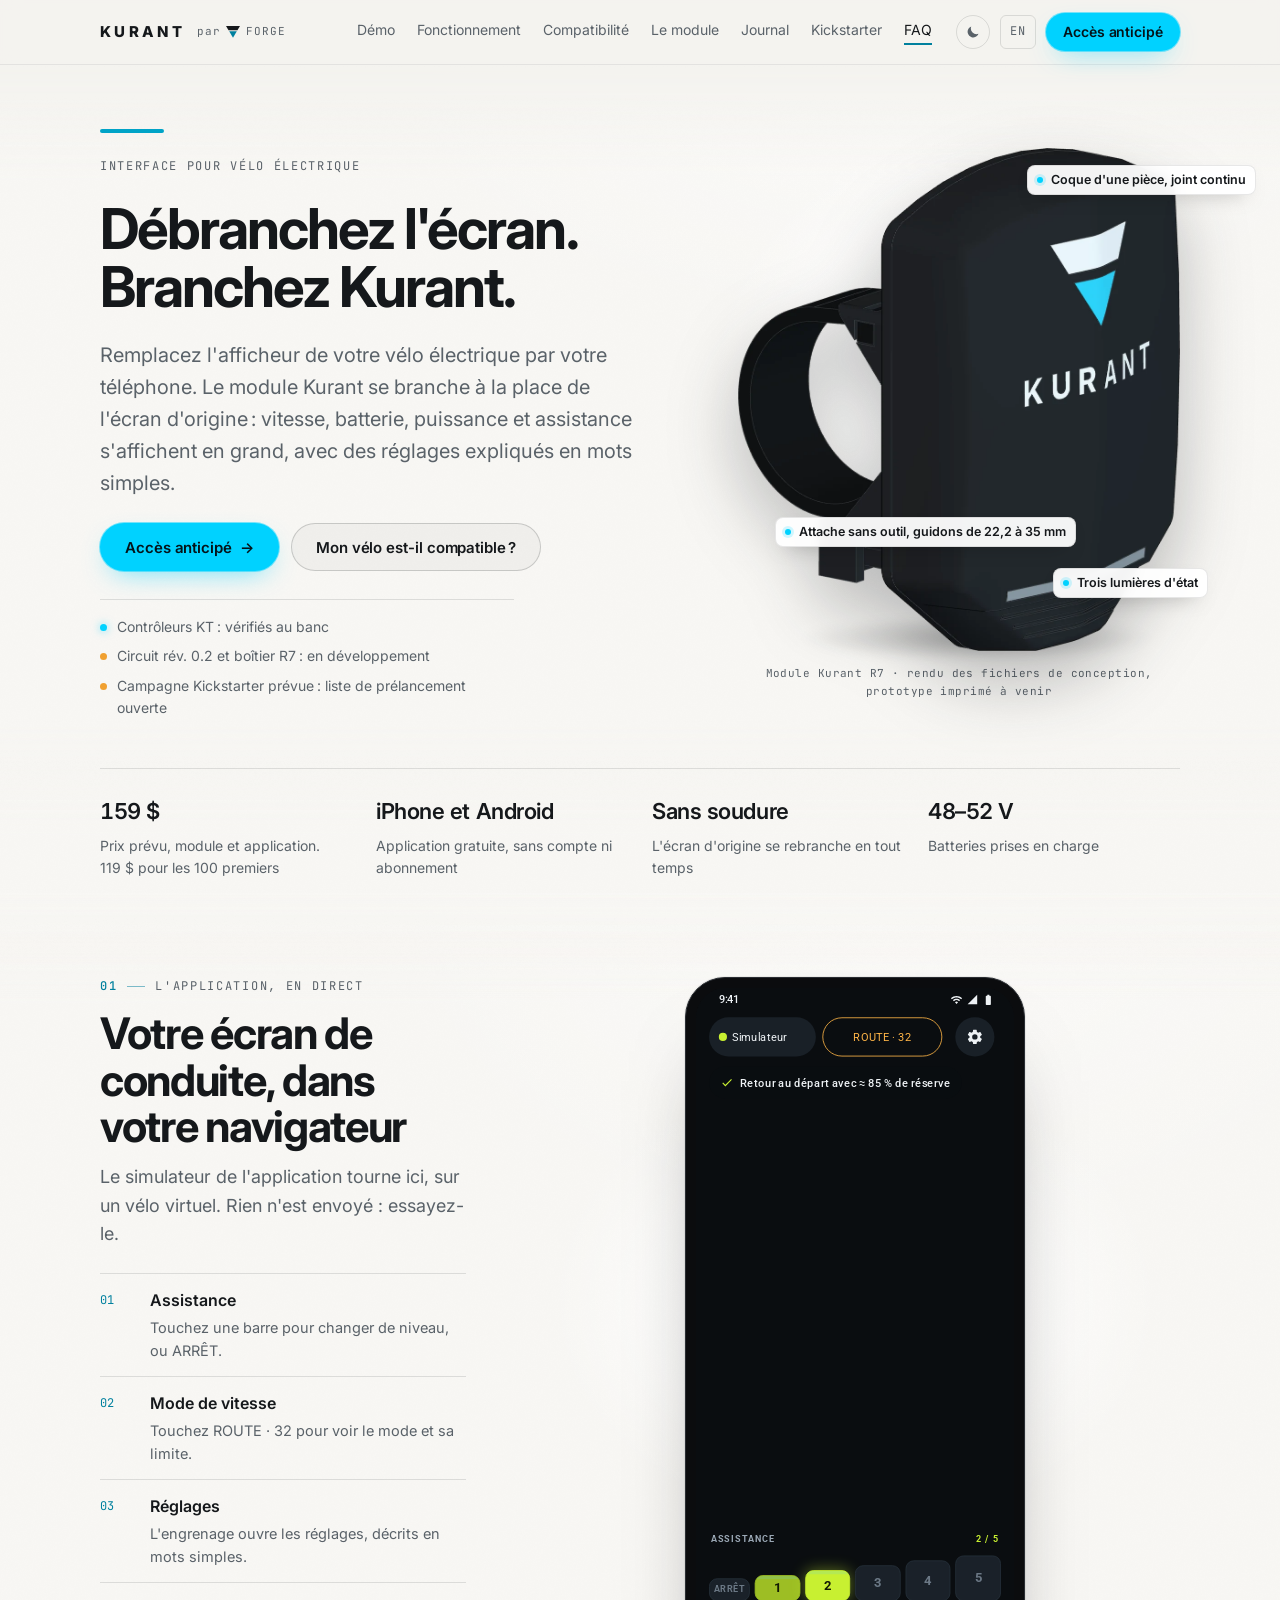
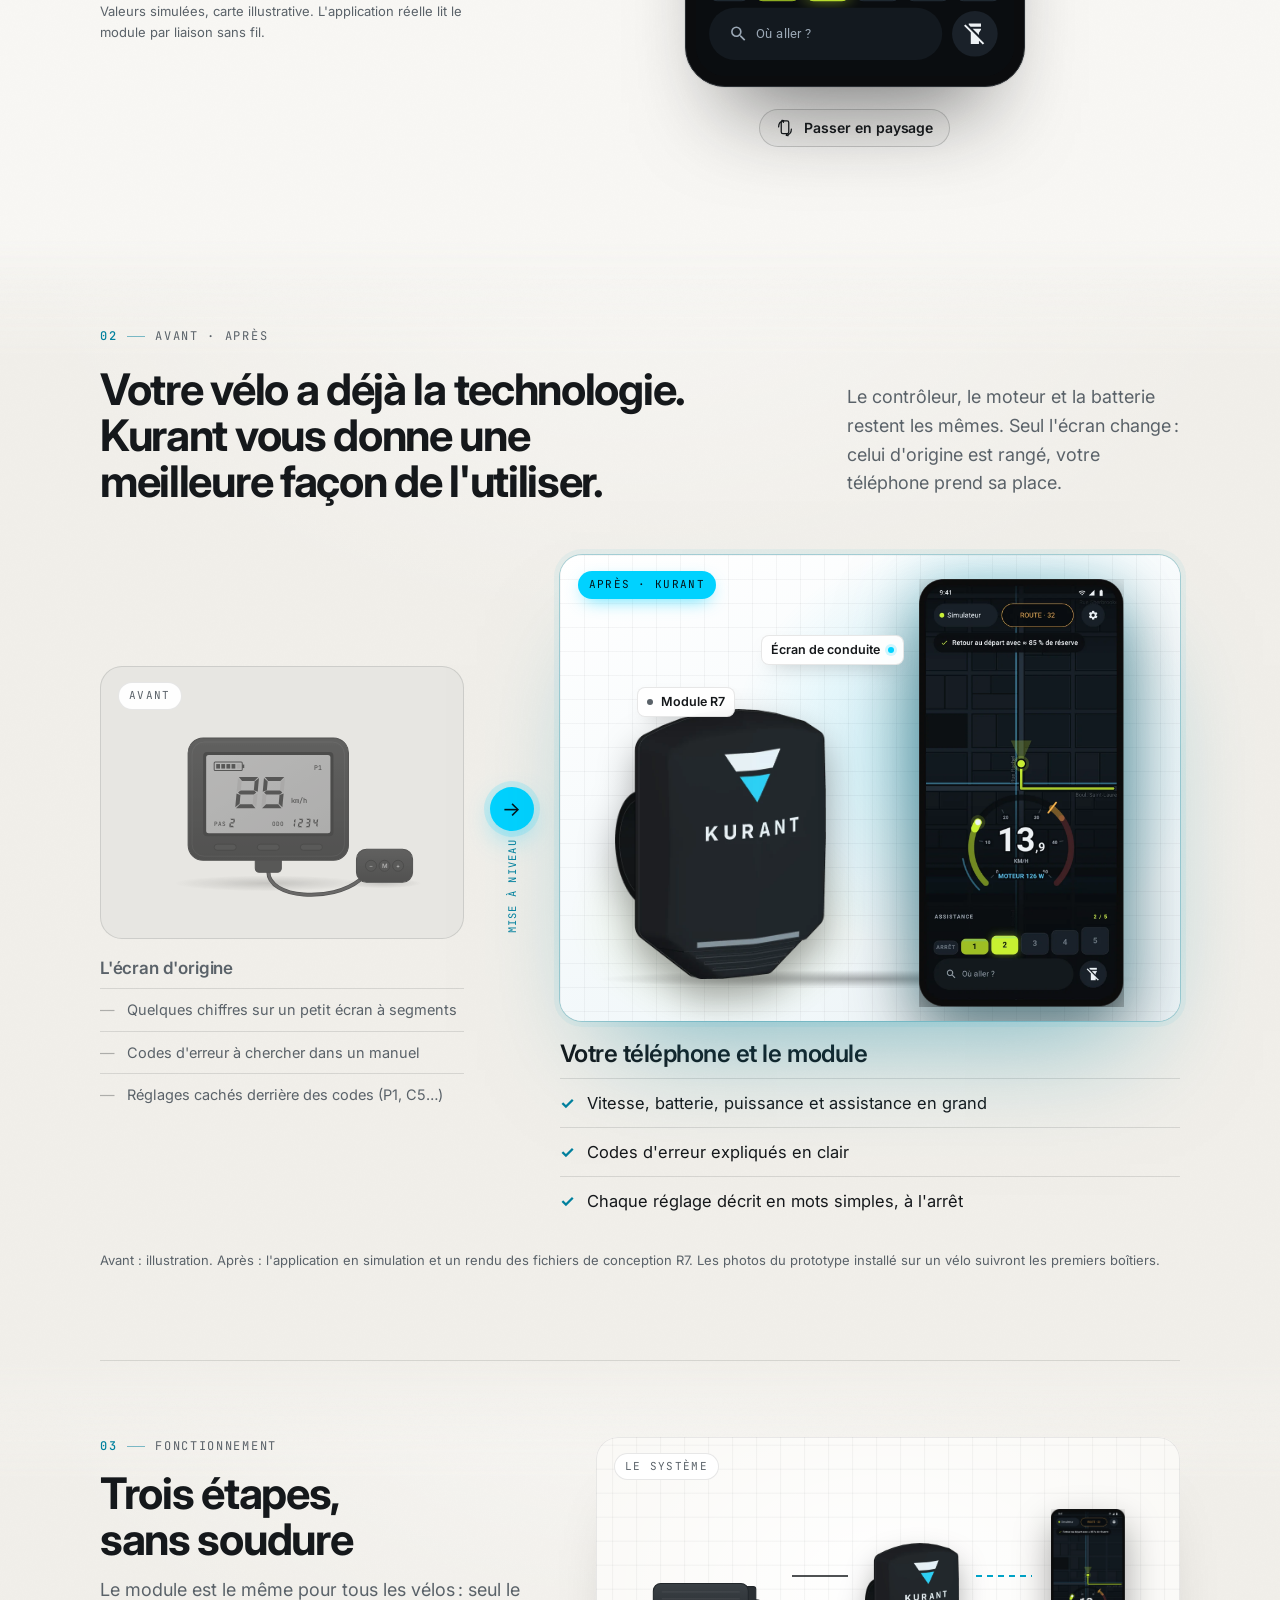
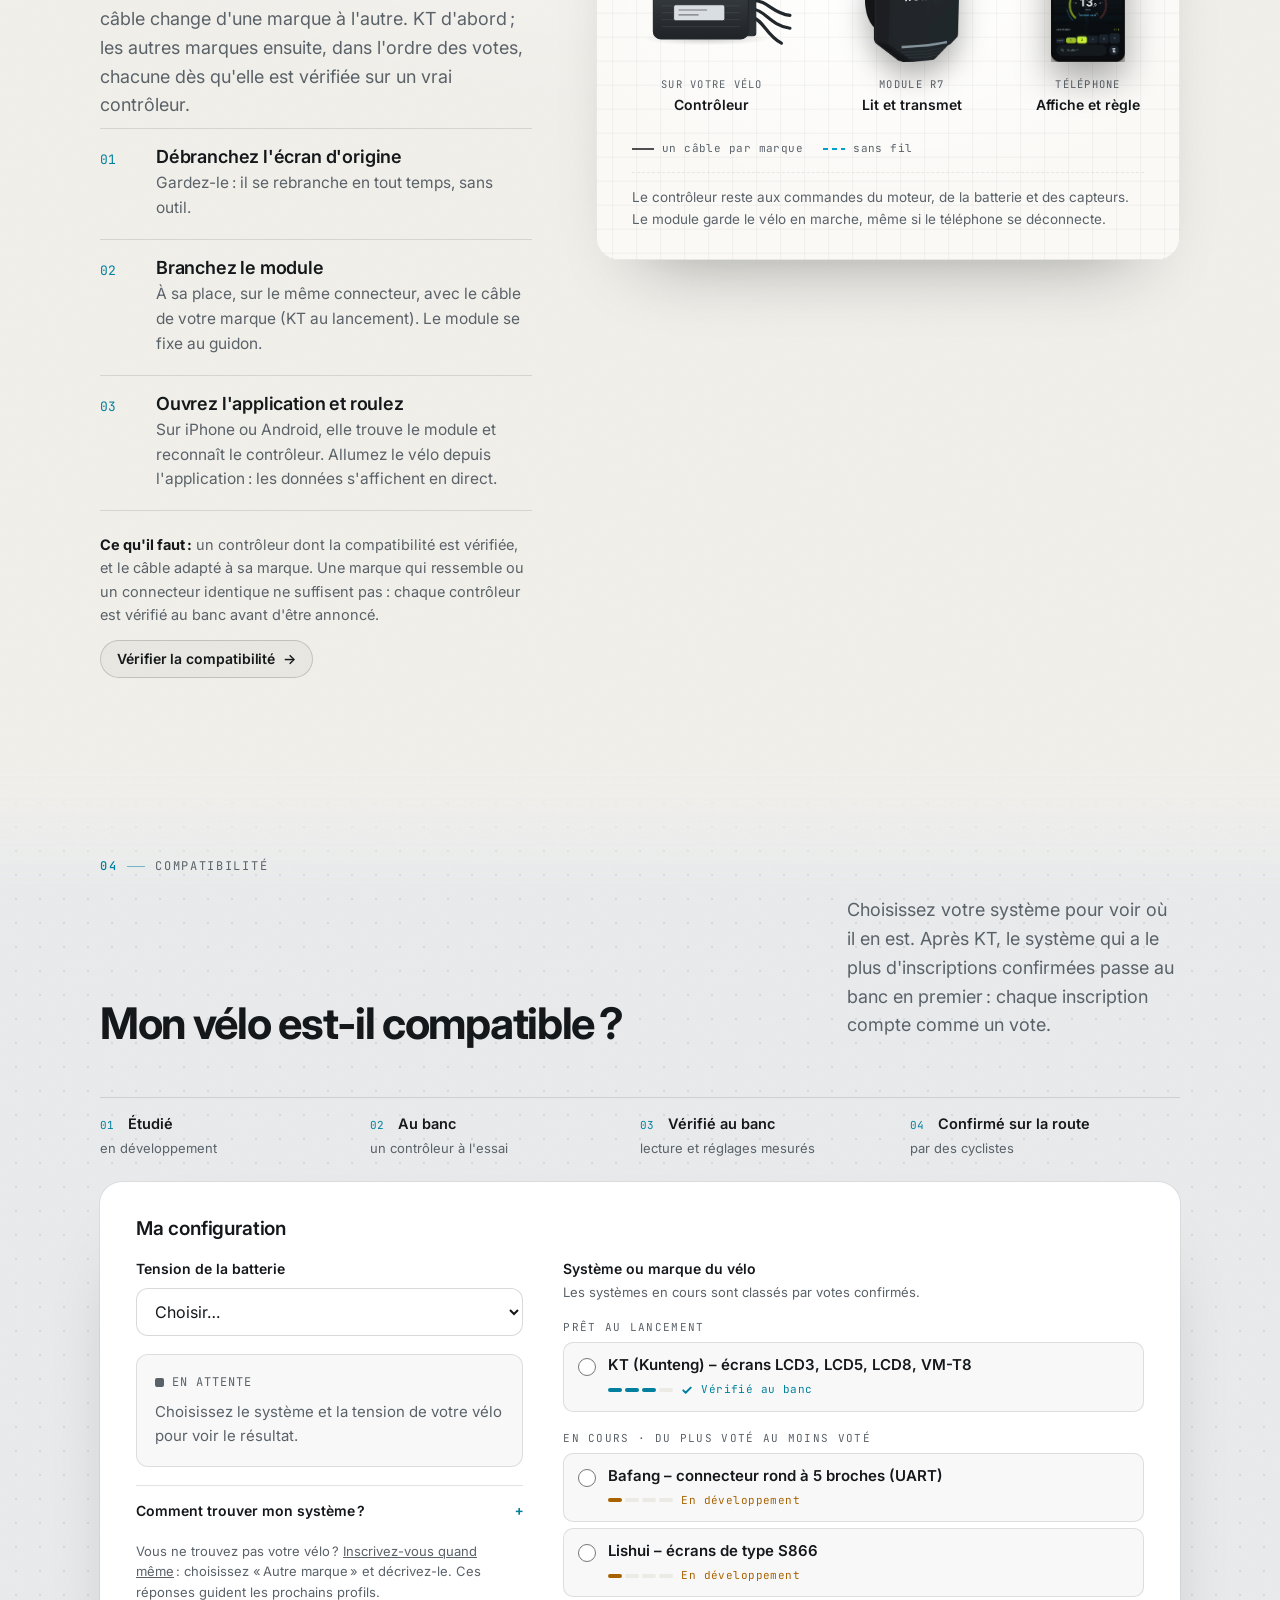
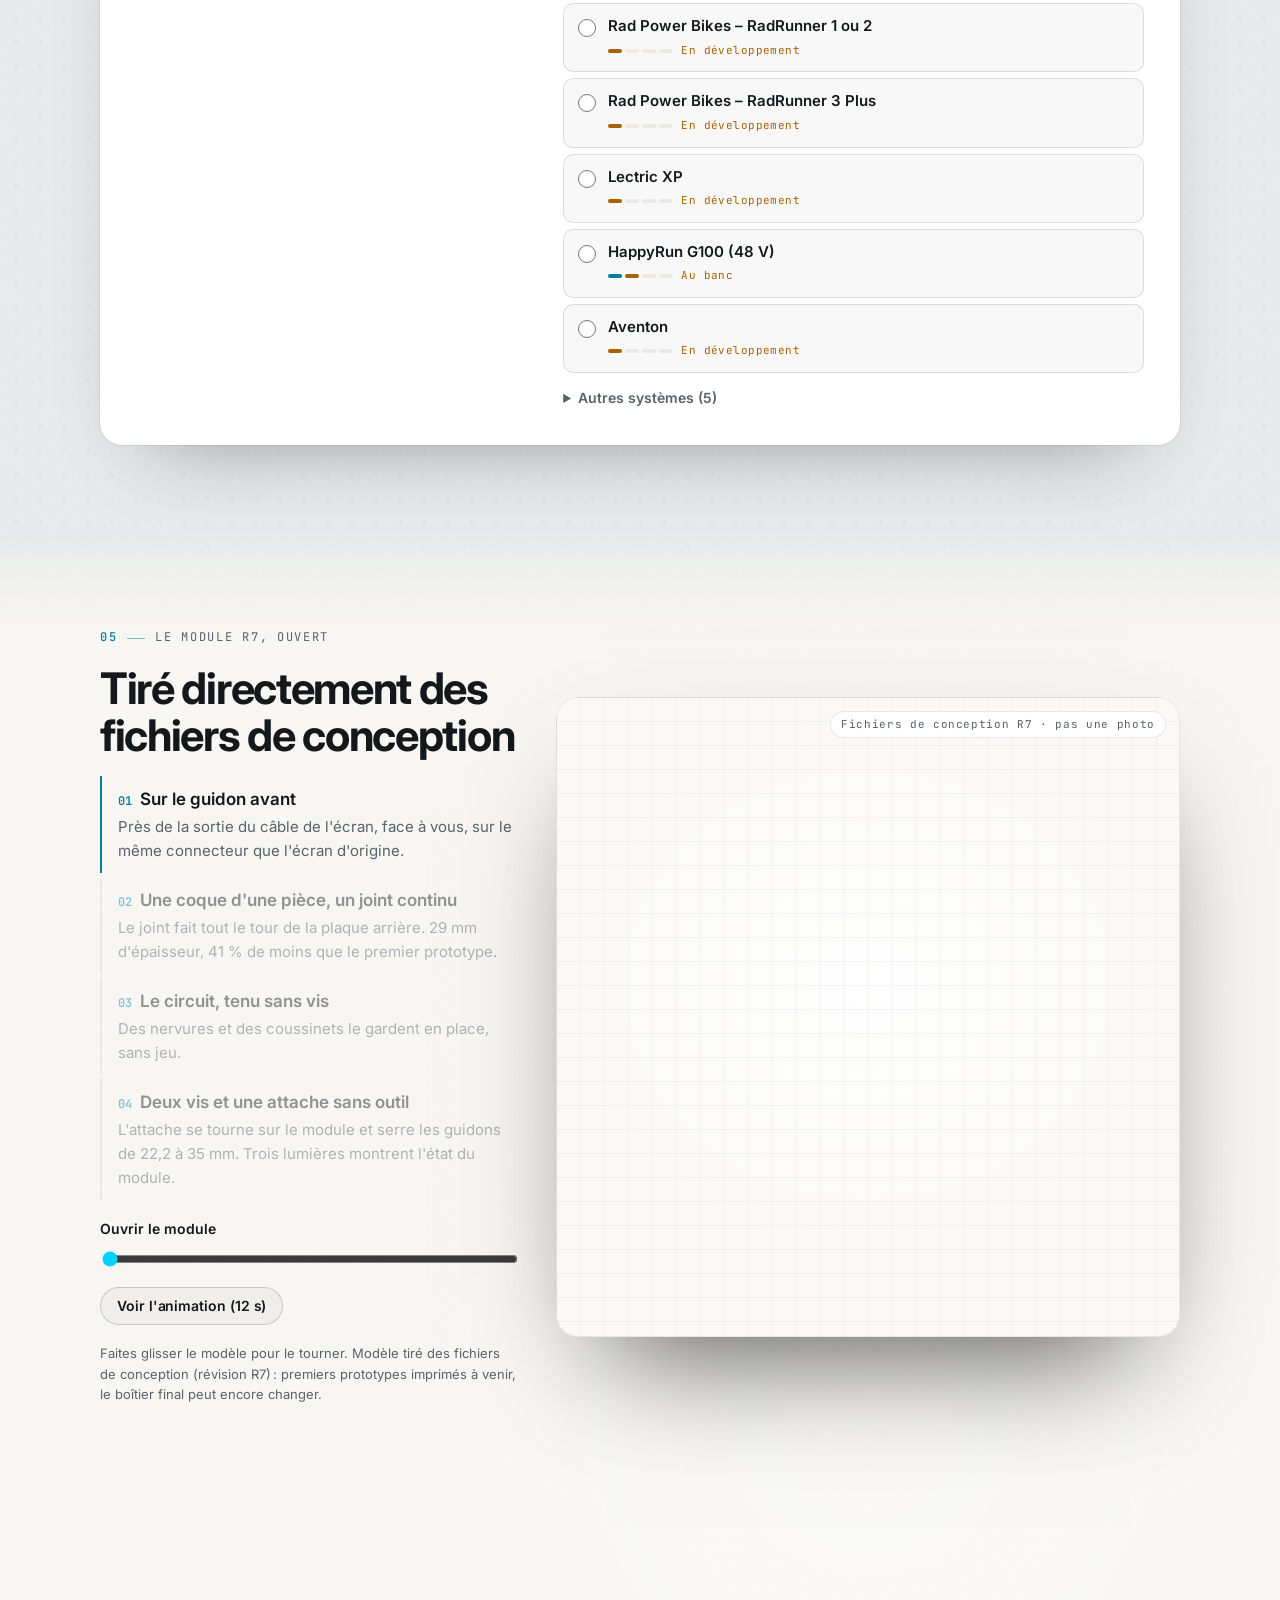
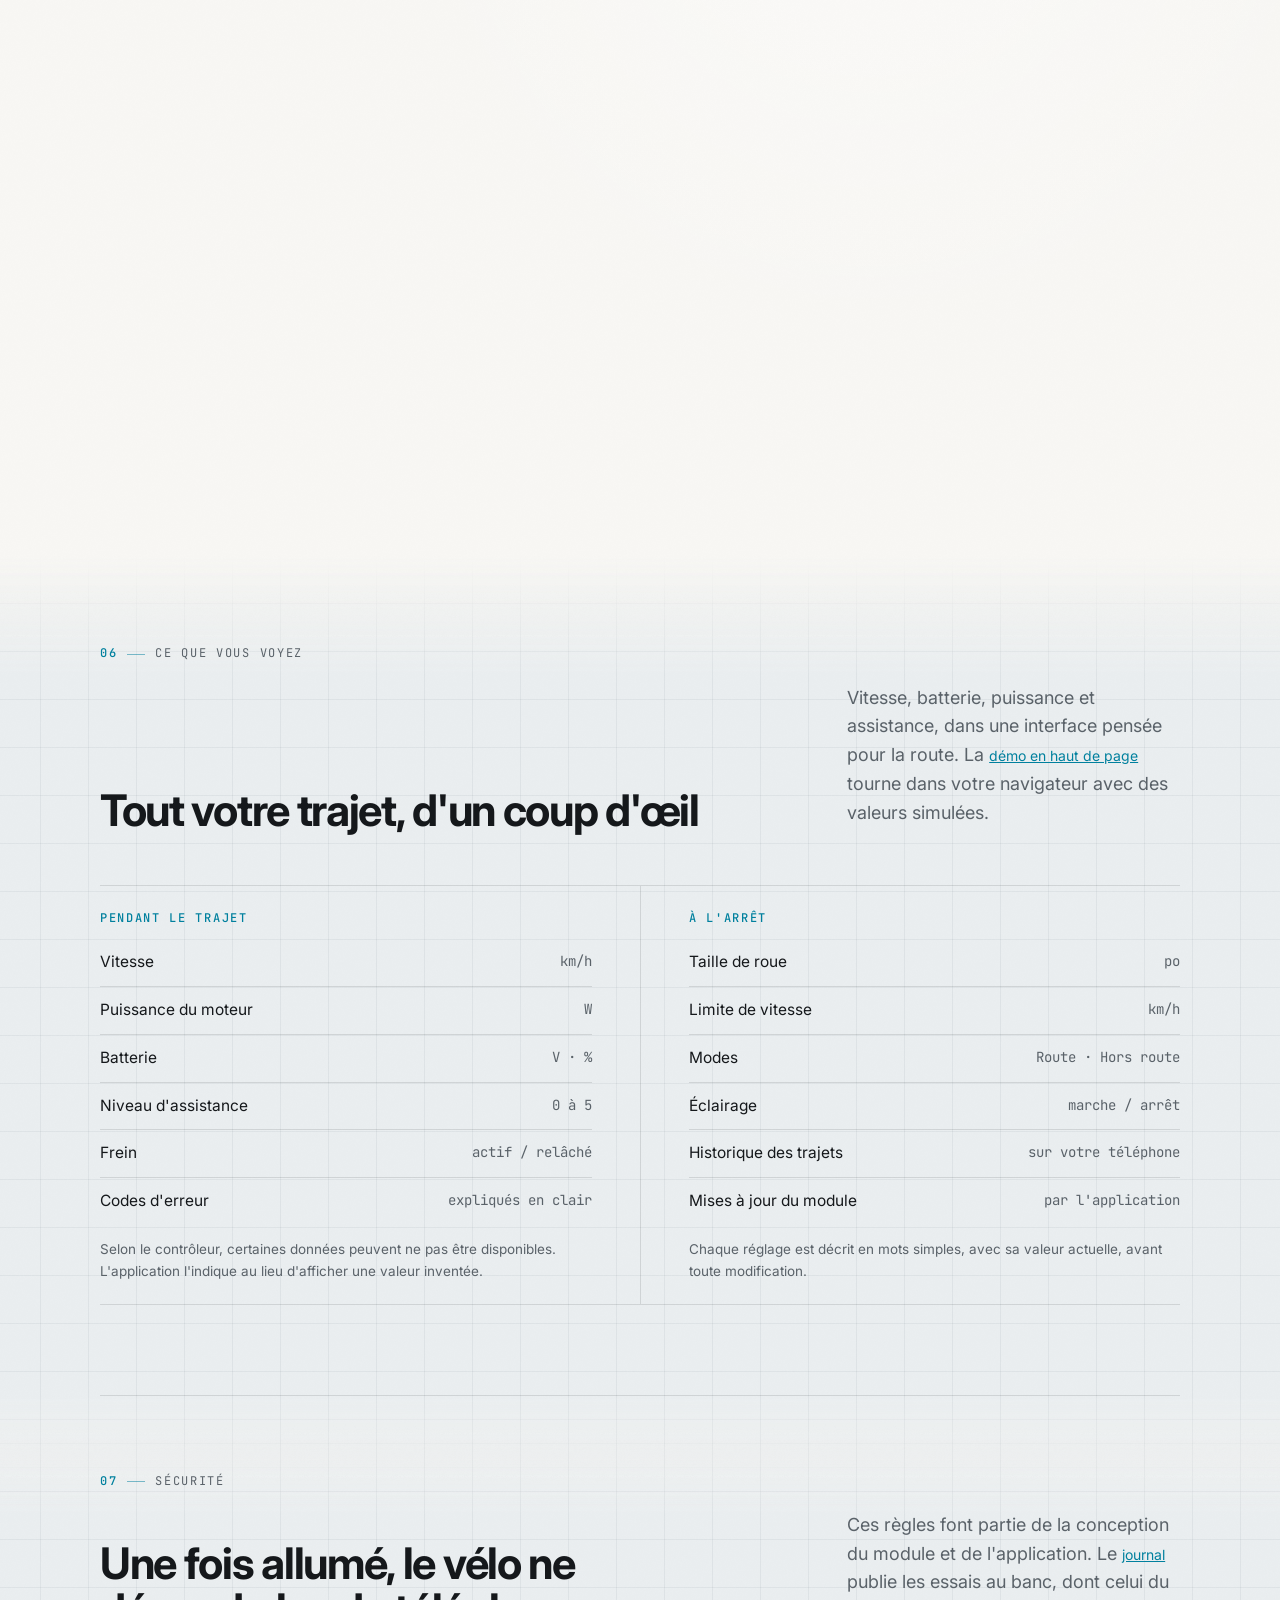
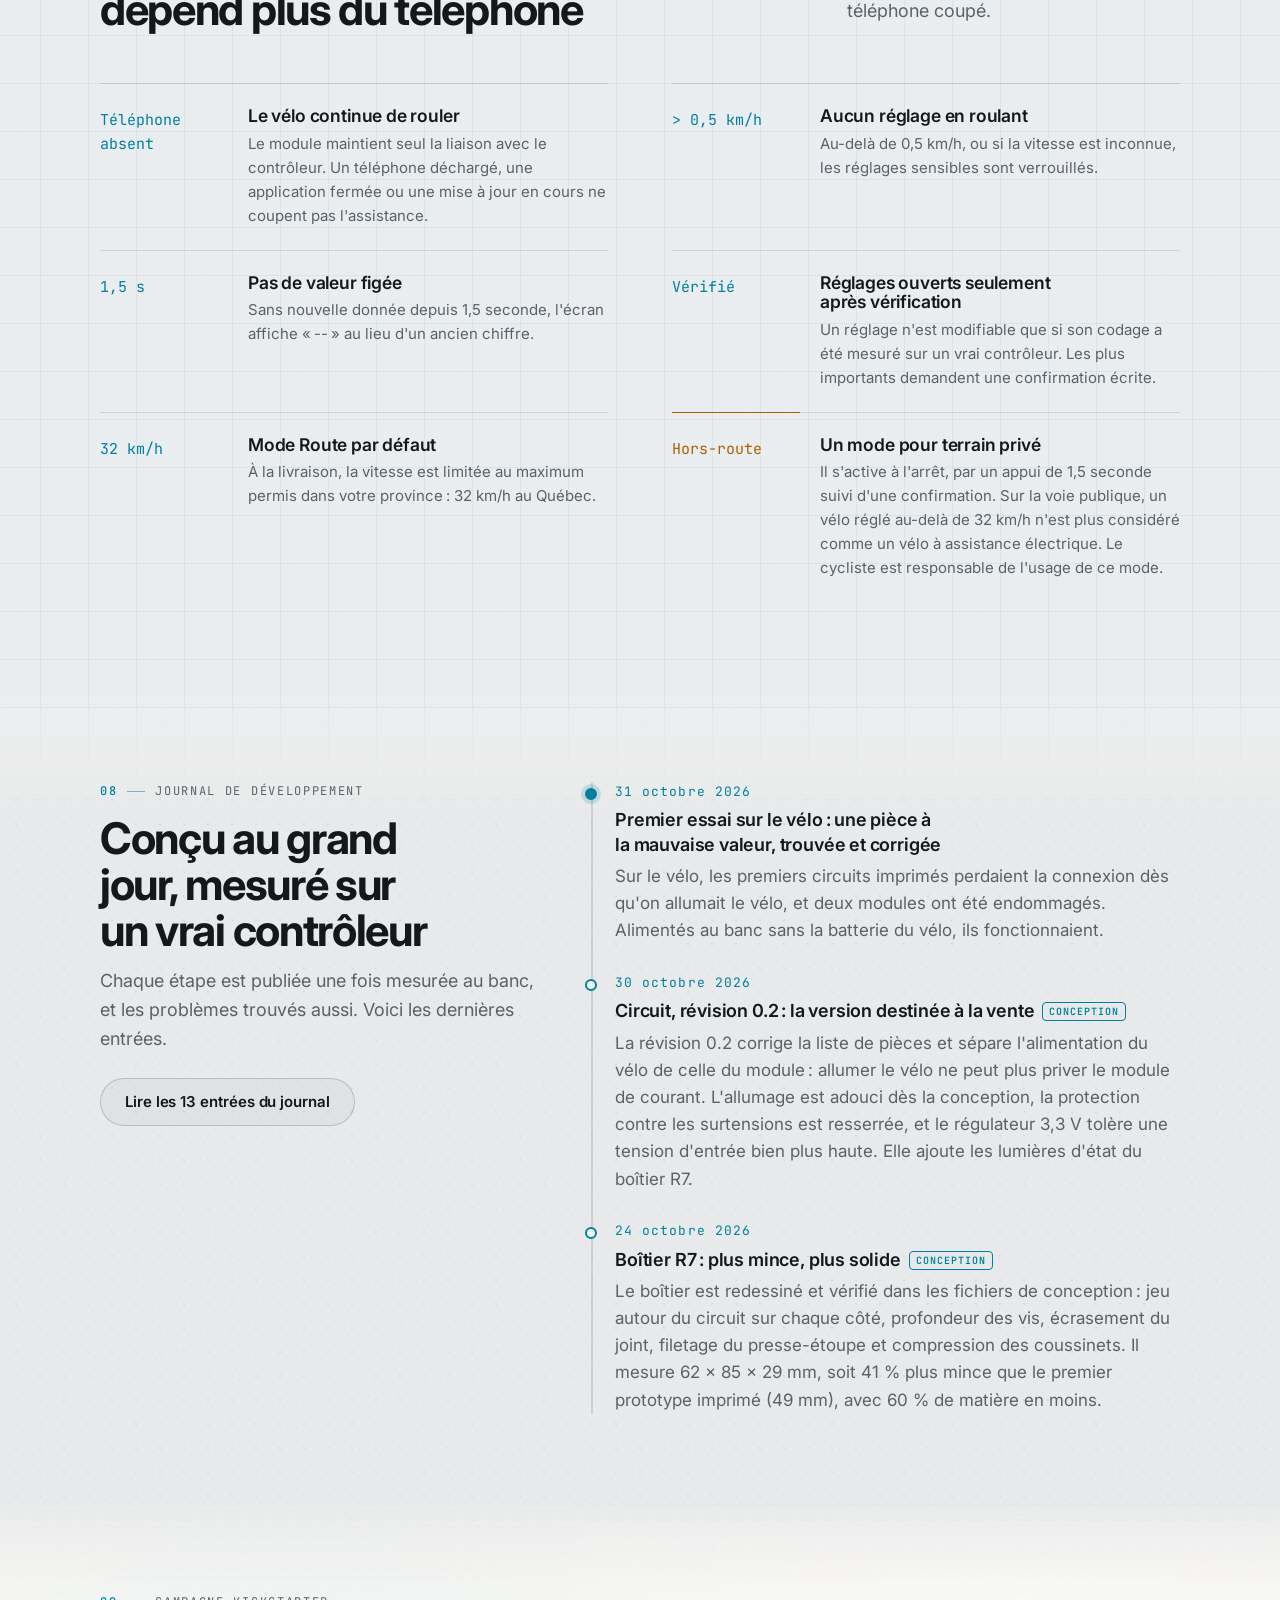
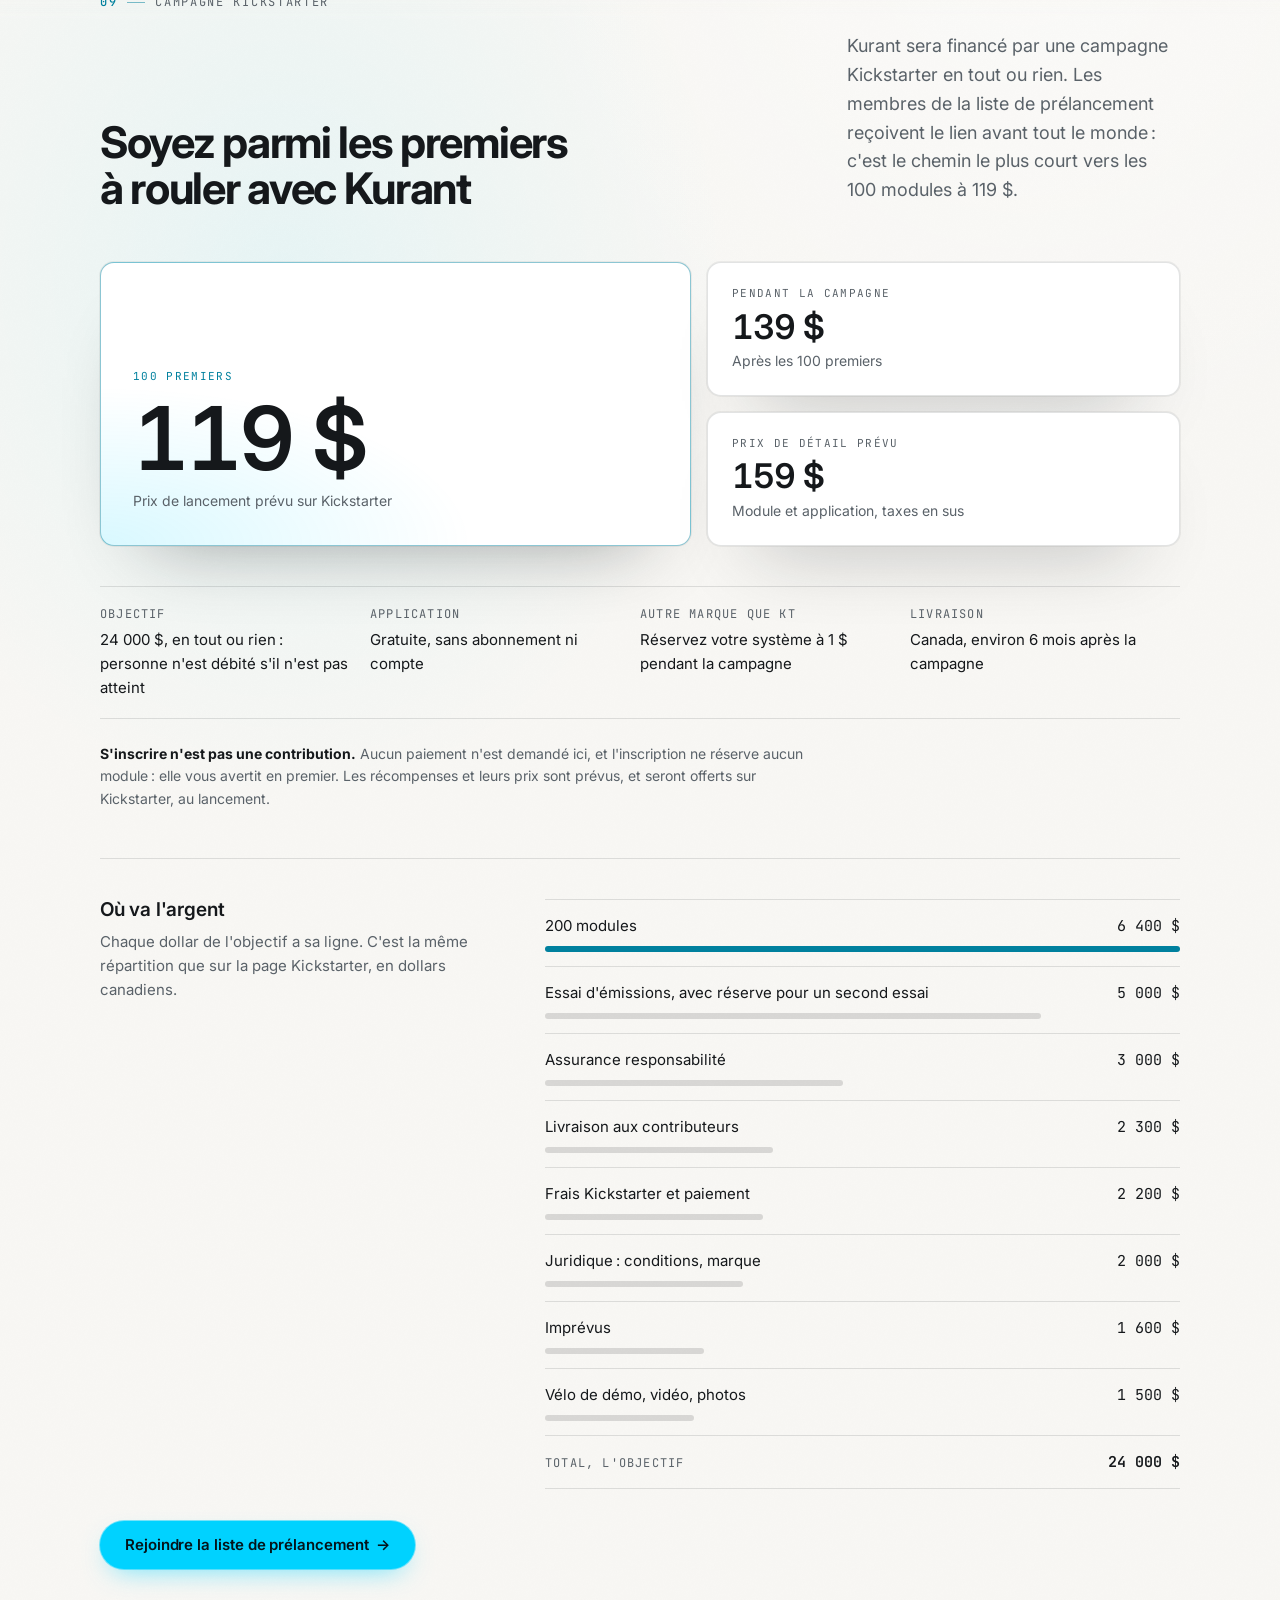
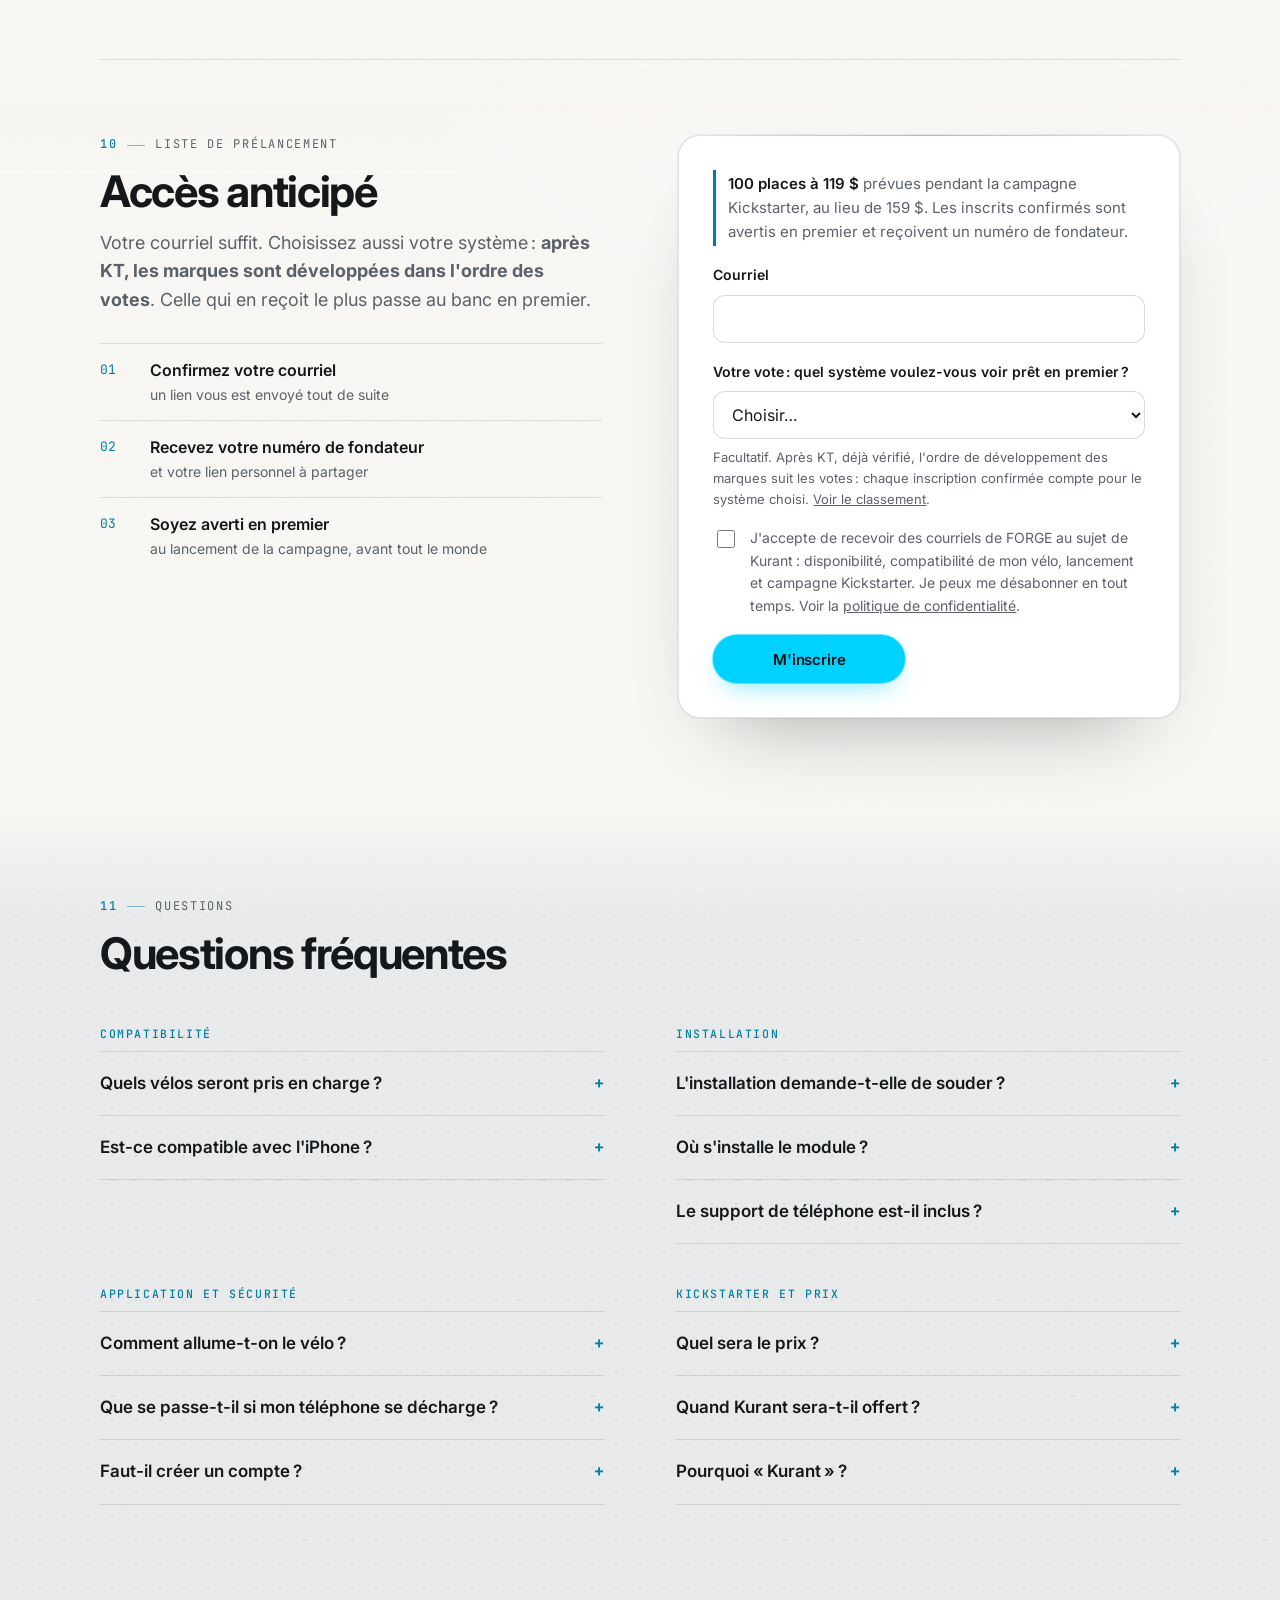
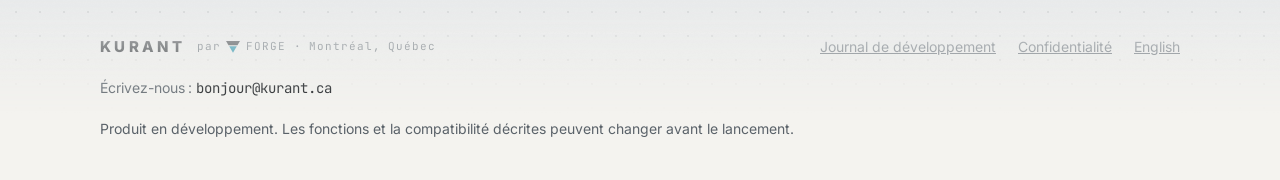
==== commit 63e8704f: "Vote in the first sign-up step; before/after shows Kurant as the upgrade - Sign-up: the system choic" ====
--- a/index.html
+++ b/index.html
@@ -27,7 +27,7 @@
 <link rel="preconnect" href="https://fonts.gstatic.com" crossorigin>
 <script src="assets/theme.js?v=20261120"></script>
 <link rel="stylesheet" href="https://fonts.googleapis.com/css2?family=Inter:wght@400;500;600;700;800&amp;family=JetBrains+Mono:wght@400;500&amp;family=Roboto:wght@400;500;700&amp;display=swap">
-<link rel="stylesheet" href="assets/site.css?v=20261121">
+<link rel="stylesheet" href="assets/site.css?v=20261122">
 <link rel="stylesheet" href="assets/demo.css?v=20261121">
 <script type="application/ld+json">
 {
@@ -184,6 +184,7 @@
             <ul class="ba-points"><li>Quelques chiffres sur un petit écran à segments</li> <li>Codes d'erreur à chercher dans un manuel</li> <li>Réglages cachés derrière des codes (P1, C5…)</li></ul>
           </figcaption>
         </figure>
+        <div class="ba-arrow" aria-hidden="true"><i>→</i><span>Mise à niveau</span></div>
         <figure class="ba-item ba-after">
           <div class="plate">
             <span class="plate-tag on">Après · Kurant</span>
@@ -451,7 +452,7 @@
       <div class="section-head">
         <p class="eyebrow"><span class="ix">10</span>Liste de prélancement</p>
         <h2 id="in-titre">Accès anticipé</h2>
-        <p>Votre courriel suffit. Les détails sur votre vélo sont facultatifs et peuvent venir ensuite.</p>
+        <p>Votre courriel suffit. Choisissez aussi votre système&#8239;: <b>après KT, les marques sont développées dans l'ordre des votes</b>. Celle qui en reçoit le plus passe au banc en premier.</p>
         <ol class="next" aria-label="Et ensuite">
           <li><b>Confirmez votre courriel</b><span>un lien vous est envoyé tout de suite</span></li>
           <li><b>Recevez votre numéro de fondateur</b><span>et votre lien personnel à partager</span></li>
@@ -467,6 +468,11 @@
             <label for="wl-email">Courriel</label>
             <input id="wl-email" name="email" type="email" autocomplete="email" required>
           </div>
+          <div class="field vote-field" data-vote-field>
+            <label for="wl-family">Votre vote&#8239;: quel système voulez-vous voir prêt en premier&#8239;?</label>
+            <select id="wl-family" name="wl_family"></select>
+            <p class="hint">Facultatif. Après KT, déjà vérifié, l'ordre de développement des marques suit les votes&#8239;: chaque inscription confirmée compte pour le système choisi. <a href="#verifier">Voir le classement</a>.</p>
+          </div>
           <label class="consent" for="wl-consent">
             <input id="wl-consent" name="consent" type="checkbox">
             <span>J'accepte de recevoir des courriels de FORGE au sujet de Kurant&#8239;: disponibilité, compatibilité de mon vélo, lancement et campagne Kickstarter. Je peux me désabonner en tout temps. Voir la <a href="confidentialite/index.html">politique de confidentialité</a>.</span>
@@ -479,11 +485,7 @@
 
         <fieldset class="su-details" data-su-details hidden>
           <legend>Facultatif&#8239;: votre vélo</legend>
-          <p class="hint">Ces réponses nous aident à choisir les prochains profils de contrôleur. Votre système choisi compte comme un vote une fois votre courriel confirmé.</p>
-          <div class="field">
-            <label for="wl-family">Système de votre vélo</label>
-            <select id="wl-family" name="wl_family"></select>
-          </div>
+          <p class="hint">Ces réponses nous aident à préparer les profils de contrôleur.</p>
           <div class="field">
             <label for="wl-bike">Vélo&#8239;: marque et modèle</label>
             <input id="wl-bike" name="bike" type="text" placeholder="p. ex. Lectric XP 3.0" maxlength="120">
@@ -594,7 +596,7 @@
 <a class="m-cta" href="#inscription" hidden data-track="cta_mobile_signup"><b>100 places à 119&nbsp;$</b><span>Rejoindre la liste</span></a>
 
 <script src="assets/compat.js?v=20261016" defer></script>
-<script src="assets/site.js?v=20261121" defer></script>
+<script src="assets/site.js?v=20261122" defer></script>
 <script src="assets/board.js?v=20261016" defer></script>
 <script src="assets/demo.js?v=20261121" defer></script>
 <script src="assets/campaign.js?v=20261016" defer></script>
--- a/assets/site.css
+++ b/assets/site.css
@@ -974,3 +974,65 @@
   .btn:hover, .btn-primary:hover { transform: none; }
   .hero-product:hover .hp-r7 { transform: none; }
 }
+
+/* ============================ Before / after: obsolete vs the upgrade ============================
+   The stock display is shown small, flat and faded, under dull light; Kurant larger, lit, with a
+   cyan aura and a live-volt accent, so the difference reads before a word is read. */
+.ba { grid-template-columns: minmax(0, .74fr) auto minmax(0, 1.26fr); align-items: center; gap: clamp(14px, 2vw, 28px); }
+.ba-arrow { display: grid; justify-items: center; gap: 8px; align-self: center; margin-top: -60px; }
+.ba-arrow i {
+  display: grid; place-items: center; width: 44px; height: 44px; border-radius: 50%; font-style: normal; font-size: 20px;
+  color: #04141A; background: var(--cyan-fill); box-shadow: 0 0 0 6px color-mix(in srgb, var(--cyan-fill) 15%, transparent), 0 10px 30px -8px rgba(0, 210, 255, .7);
+}
+.ba-arrow span { font-family: var(--mono); font-size: 10.5px; letter-spacing: .12em; text-transform: uppercase; color: var(--cyan); writing-mode: vertical-rl; transform: rotate(180deg); }
+
+/* Before: flat, dim, desaturated */
+.ba-before .plate {
+  background: color-mix(in srgb, var(--fg) 6%, var(--bg)); background-image: none;
+  box-shadow: inset 0 0 0 1px var(--line);
+}
+.ba-before .plate .art { filter: grayscale(1) contrast(.85) brightness(.82); opacity: .78; }
+:root:not([data-theme="light"]) .ba-before .plate .art { filter: grayscale(1) contrast(.85) brightness(.9) drop-shadow(0 0 .6px rgba(220, 235, 245, .25)); }
+.ba-before .callout-label { display: none; }   /* the obsolete side stays quiet; the list below says it */
+.ba-before figcaption h3 { font-size: 17px; color: var(--mute); }
+.ba-before .ba-points li { font-size: 14.5px; padding: 9px 0; }
+
+/* After: the upgrade, lit */
+.ba-after .plate {
+  background:
+    radial-gradient(55% 65% at 66% 42%, rgba(0, 210, 255, .24), transparent 70%),
+    radial-gradient(35% 35% at 26% 78%, rgba(200, 240, 49, .10), transparent 70%),
+    linear-gradient(rgba(255, 255, 255, .035) 1px, transparent 1px) 0 0 / 24px 24px,
+    linear-gradient(90deg, rgba(255, 255, 255, .035) 1px, transparent 1px) 0 0 / 24px 24px,
+    linear-gradient(160deg, #14181D, #0A0C0F);
+  box-shadow: 0 0 0 1px rgba(0, 210, 255, .28), 0 0 0 6px rgba(0, 210, 255, .05), 0 60px 110px -50px rgba(0, 210, 255, .45), 0 40px 80px -40px rgba(0, 0, 0, .8);
+}
+[data-theme="light"] .ba-after .plate {
+  background:
+    radial-gradient(55% 65% at 66% 42%, rgba(0, 190, 235, .22), transparent 70%),
+    radial-gradient(35% 35% at 26% 78%, rgba(160, 200, 20, .12), transparent 70%),
+    linear-gradient(rgba(21, 24, 27, .04) 1px, transparent 1px) 0 0 / 24px 24px,
+    linear-gradient(90deg, rgba(21, 24, 27, .04) 1px, transparent 1px) 0 0 / 24px 24px,
+    linear-gradient(160deg, #FFFFFF, #EDF5F8);
+  box-shadow: 0 0 0 1px rgba(0, 128, 158, .28), 0 0 0 6px rgba(0, 163, 199, .06), 0 60px 110px -50px rgba(0, 128, 158, .5);
+}
+.ba-after .plate::after {   /* a slow sheen when the card is shown or hovered */
+  content: ""; position: absolute; inset: 0; pointer-events: none; border-radius: inherit;
+  background: linear-gradient(105deg, transparent 35%, rgba(255, 255, 255, .10) 50%, transparent 65%);
+  transform: translateX(-120%); transition: transform 1.4s var(--ease);
+}
+.ba-after.in .plate::after, .ba-after:hover .plate::after { transform: translateX(120%); }
+.ba-after .ba-phone { right: 9%; top: 5%; height: 92%; filter: drop-shadow(0 0 30px rgba(0, 210, 255, .25)) drop-shadow(0 30px 34px rgba(0, 0, 0, .55)); }
+.ba-after .ba-r7 { left: 9%; bottom: 9%; width: 34%; }
+.ba-after .plate-tag.on { color: #04141A; background: var(--cyan-fill); border-color: transparent; box-shadow: 0 6px 18px -6px rgba(0, 210, 255, .7); }
+.ba-after figcaption h3 { font-size: 24px; letter-spacing: -0.02em; }
+.ba-after .ba-points li { font-size: 16.5px; }
+.ba-after .ba-points li::before { content: "✓"; color: var(--cyan); font-family: var(--sans); font-weight: 700; }
+@media (max-width: 860px) {
+  .ba { grid-template-columns: minmax(0, 1fr); gap: 18px; }
+  .ba-before { width: 82%; justify-self: start; }
+  .ba-arrow { margin: 0; grid-auto-flow: column; align-items: center; justify-self: center; }
+  .ba-arrow i { transform: rotate(90deg); }
+  .ba-arrow span { writing-mode: horizontal-tb; transform: none; }
+}
+@media (prefers-reduced-motion: reduce) { .ba-after .plate::after { display: none; } }
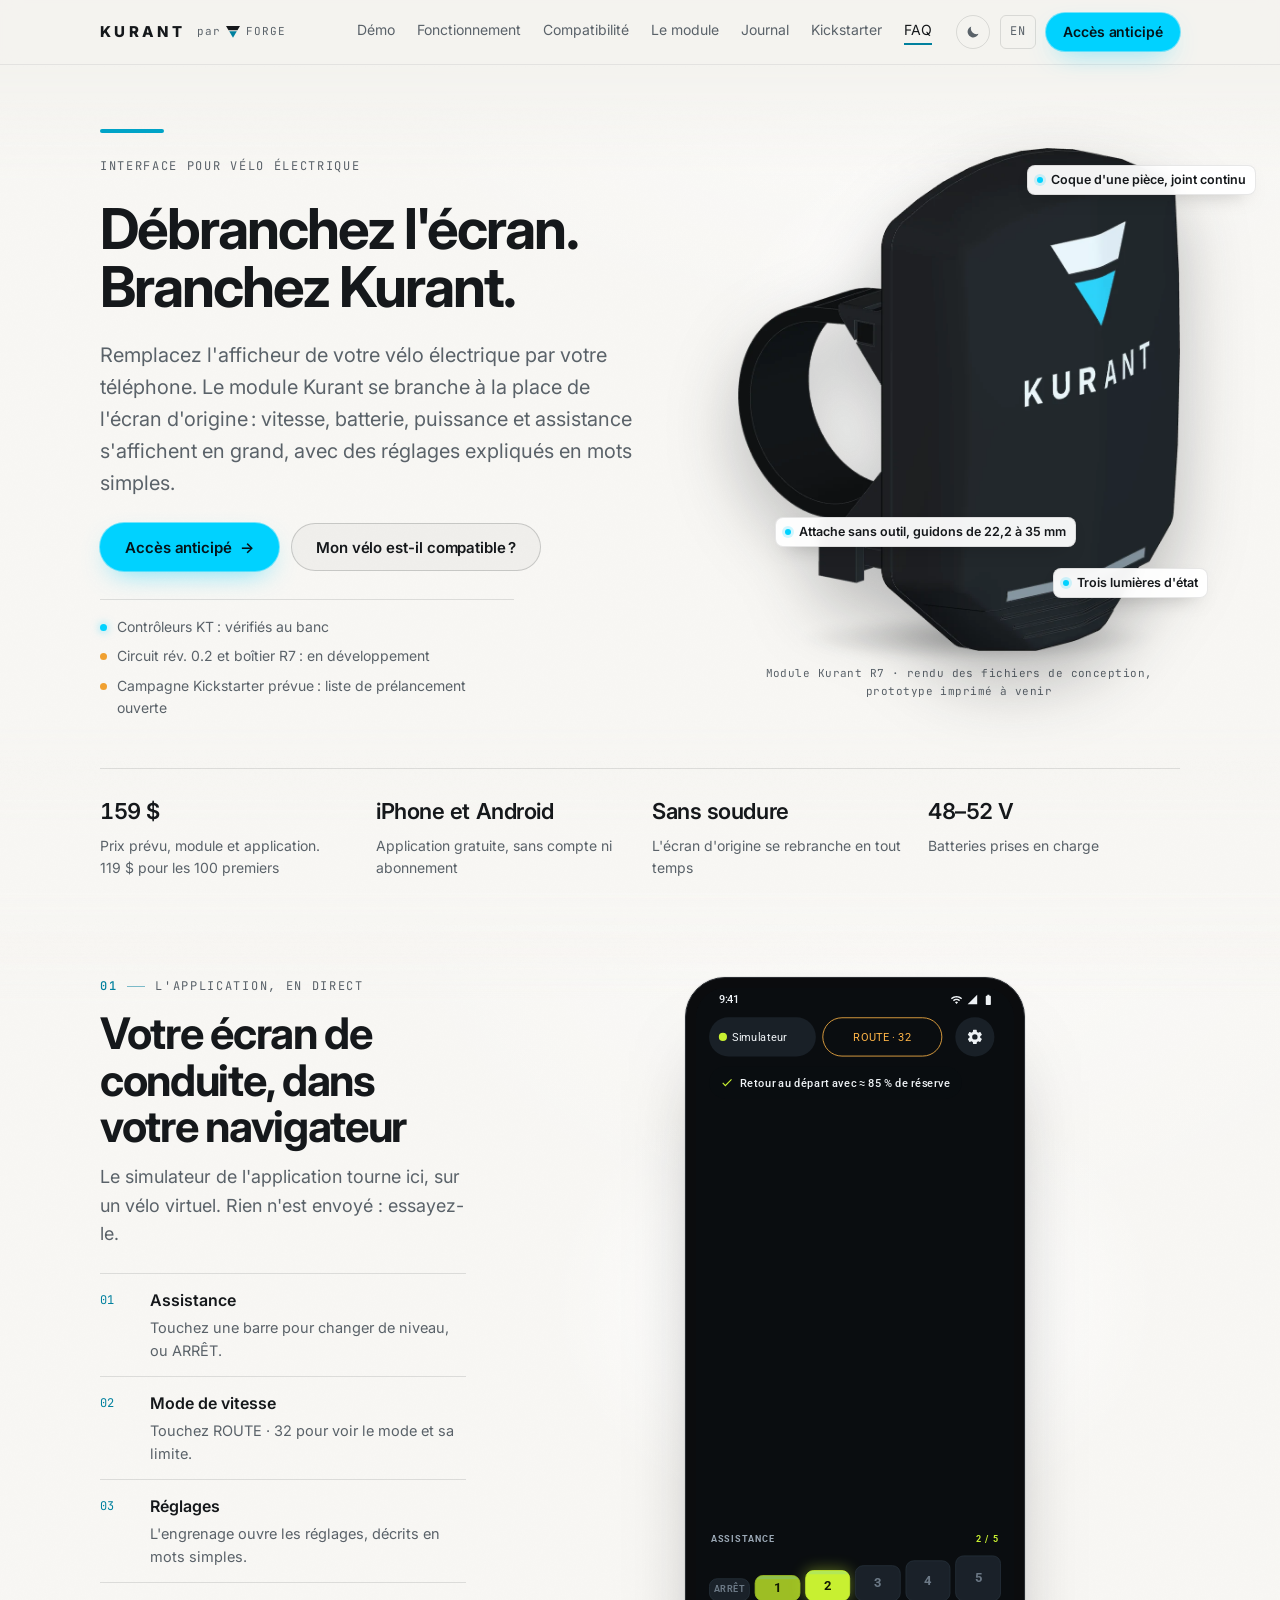
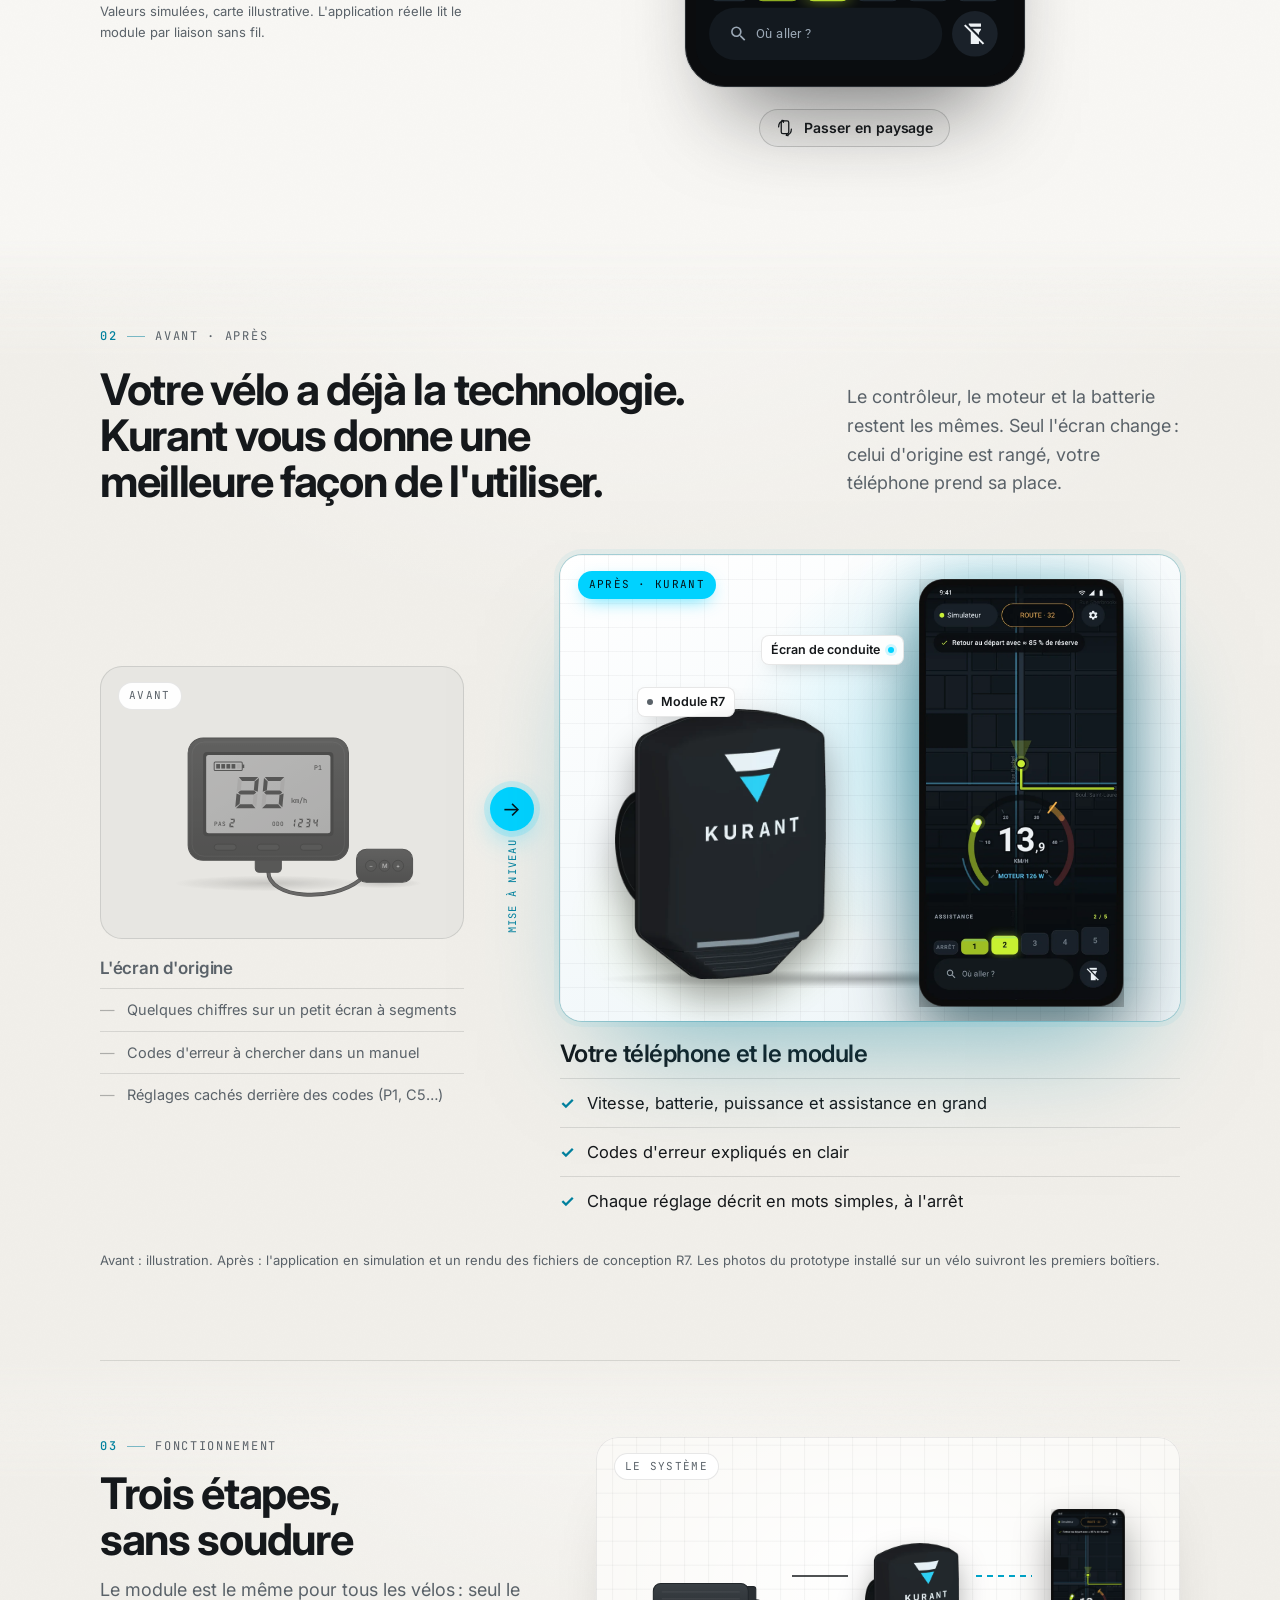
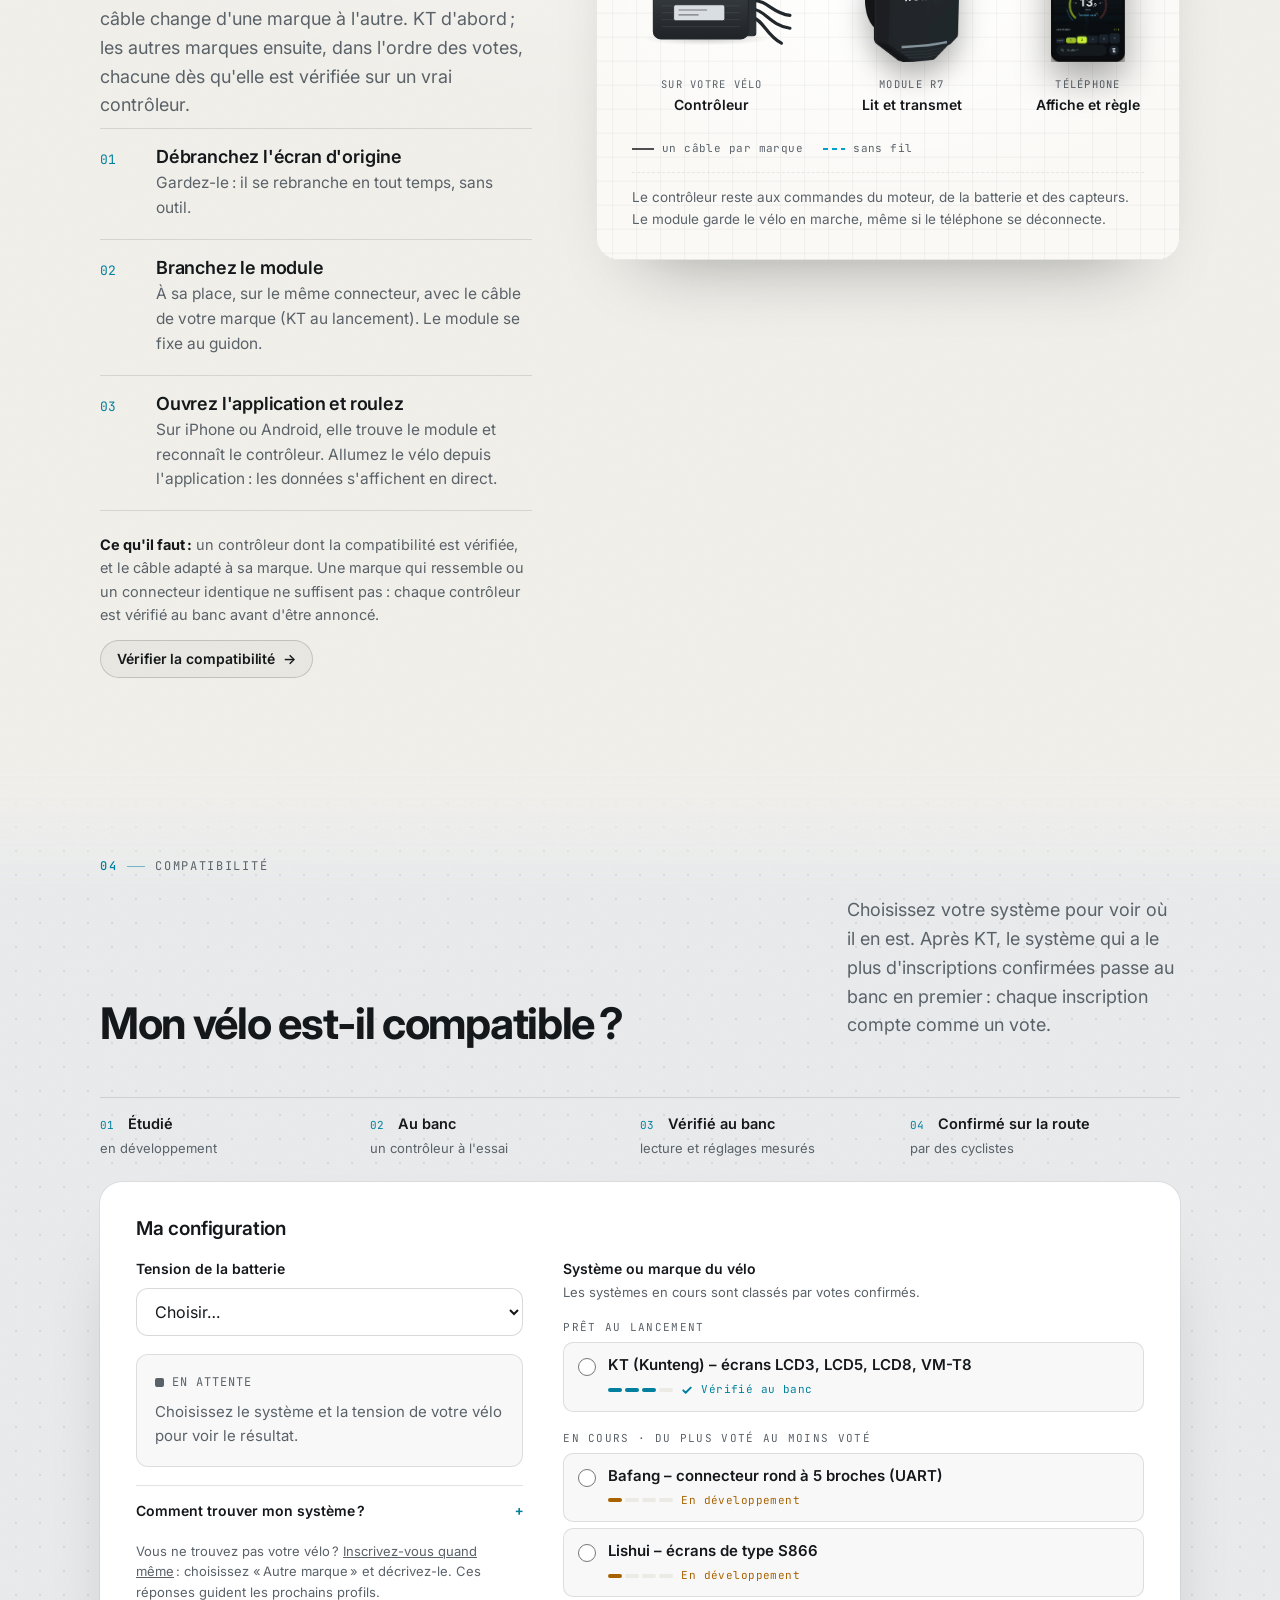
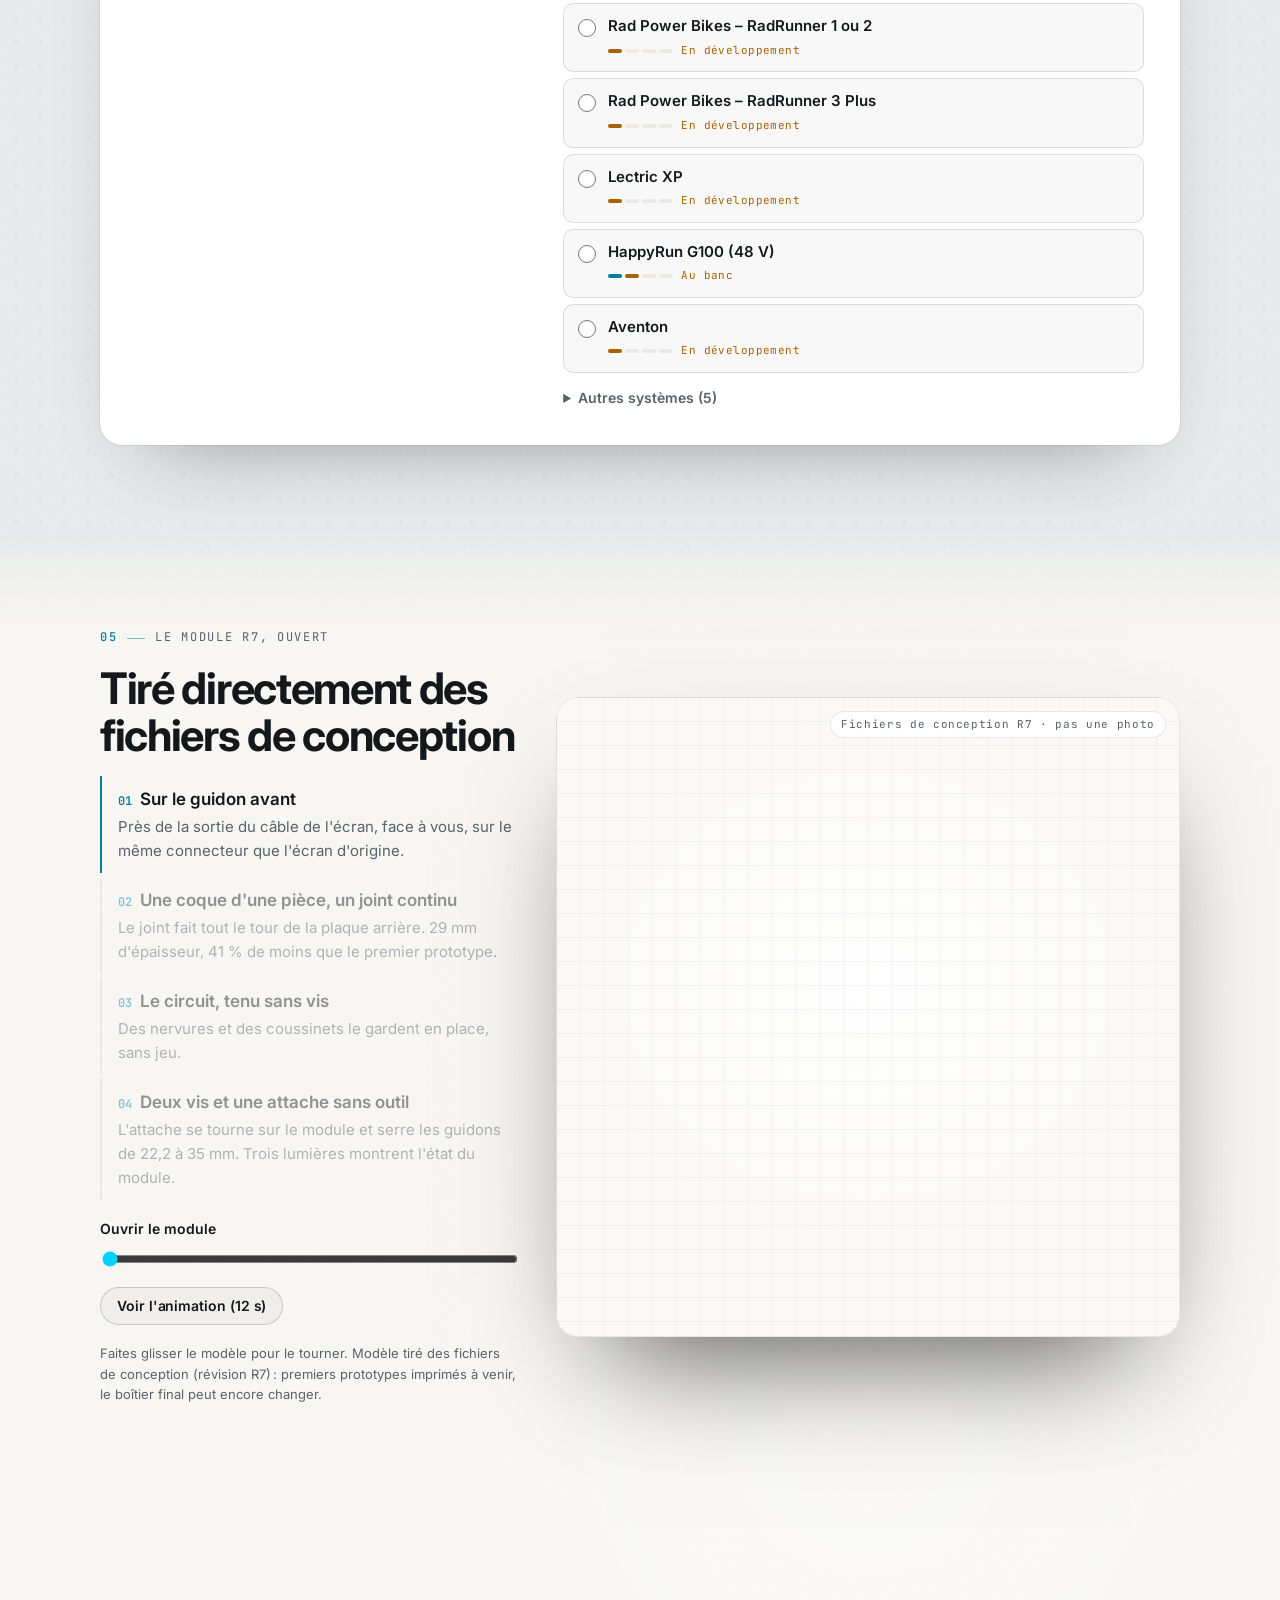
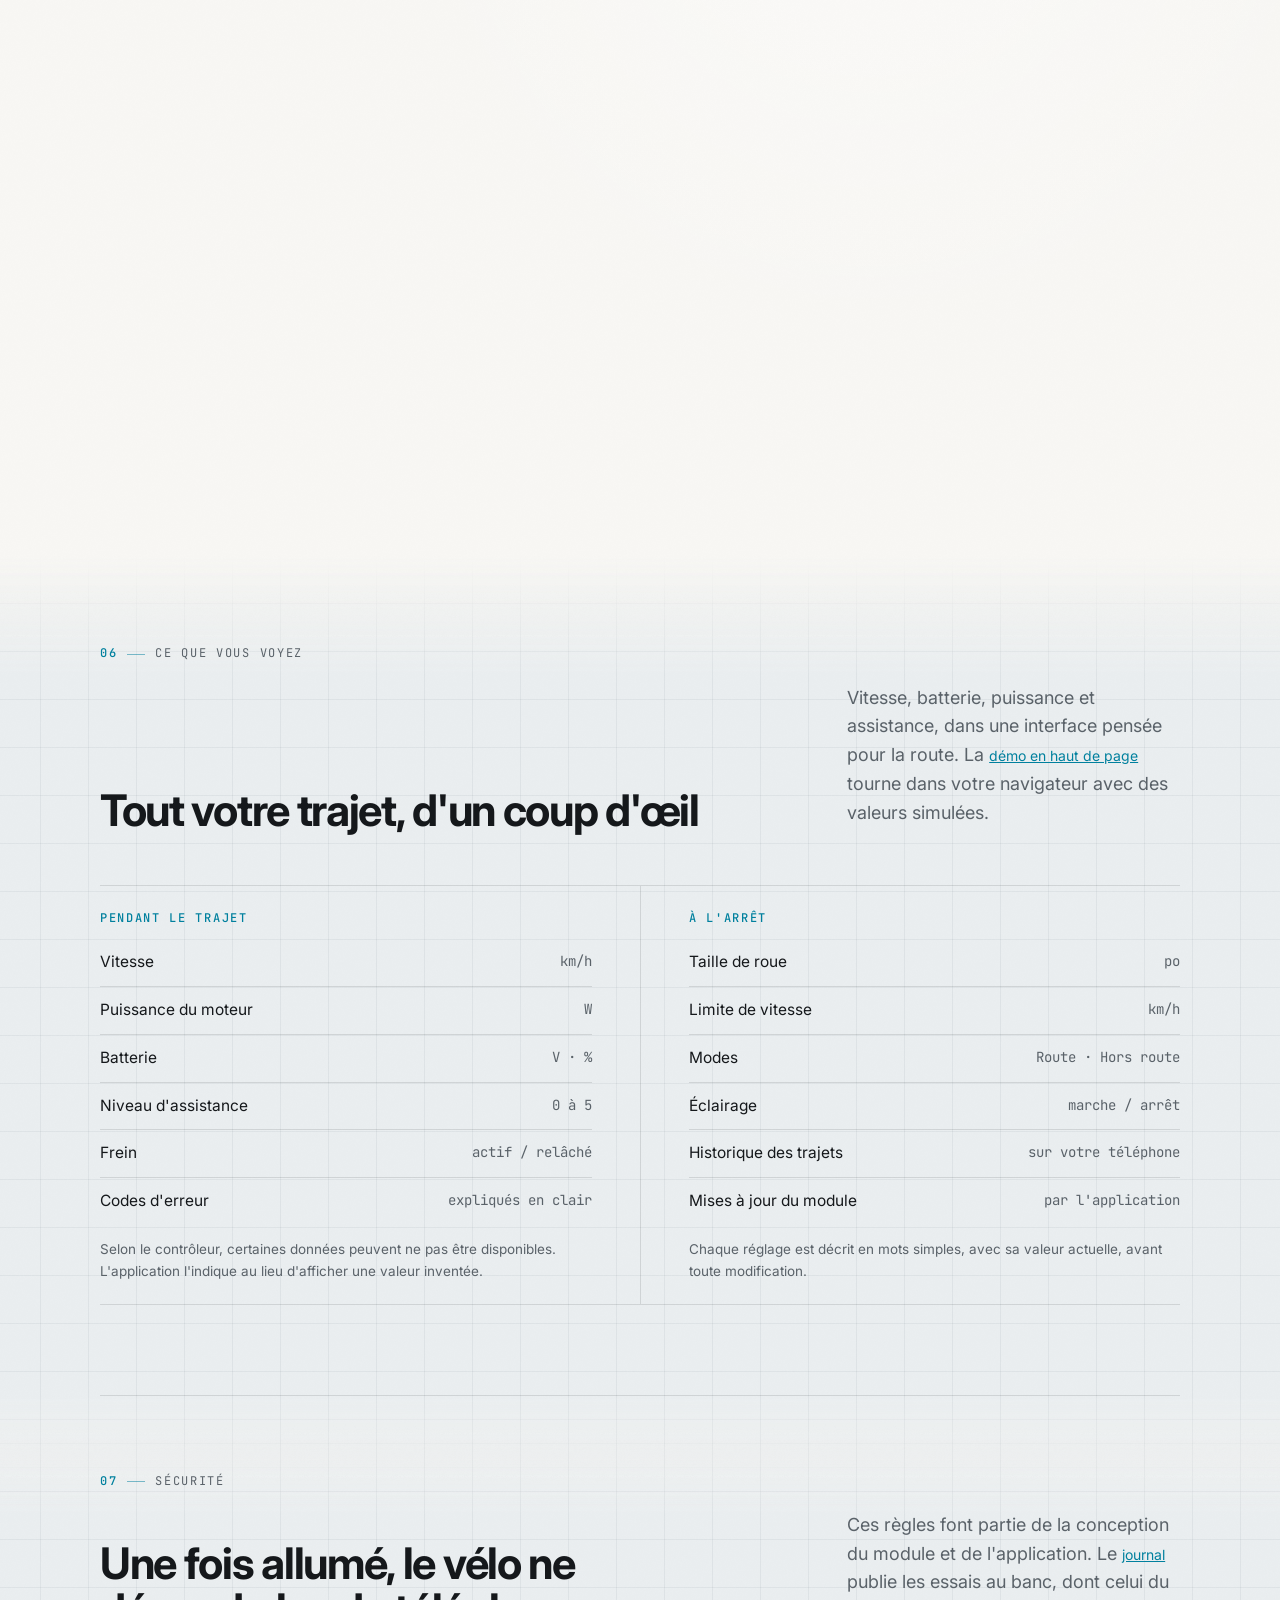
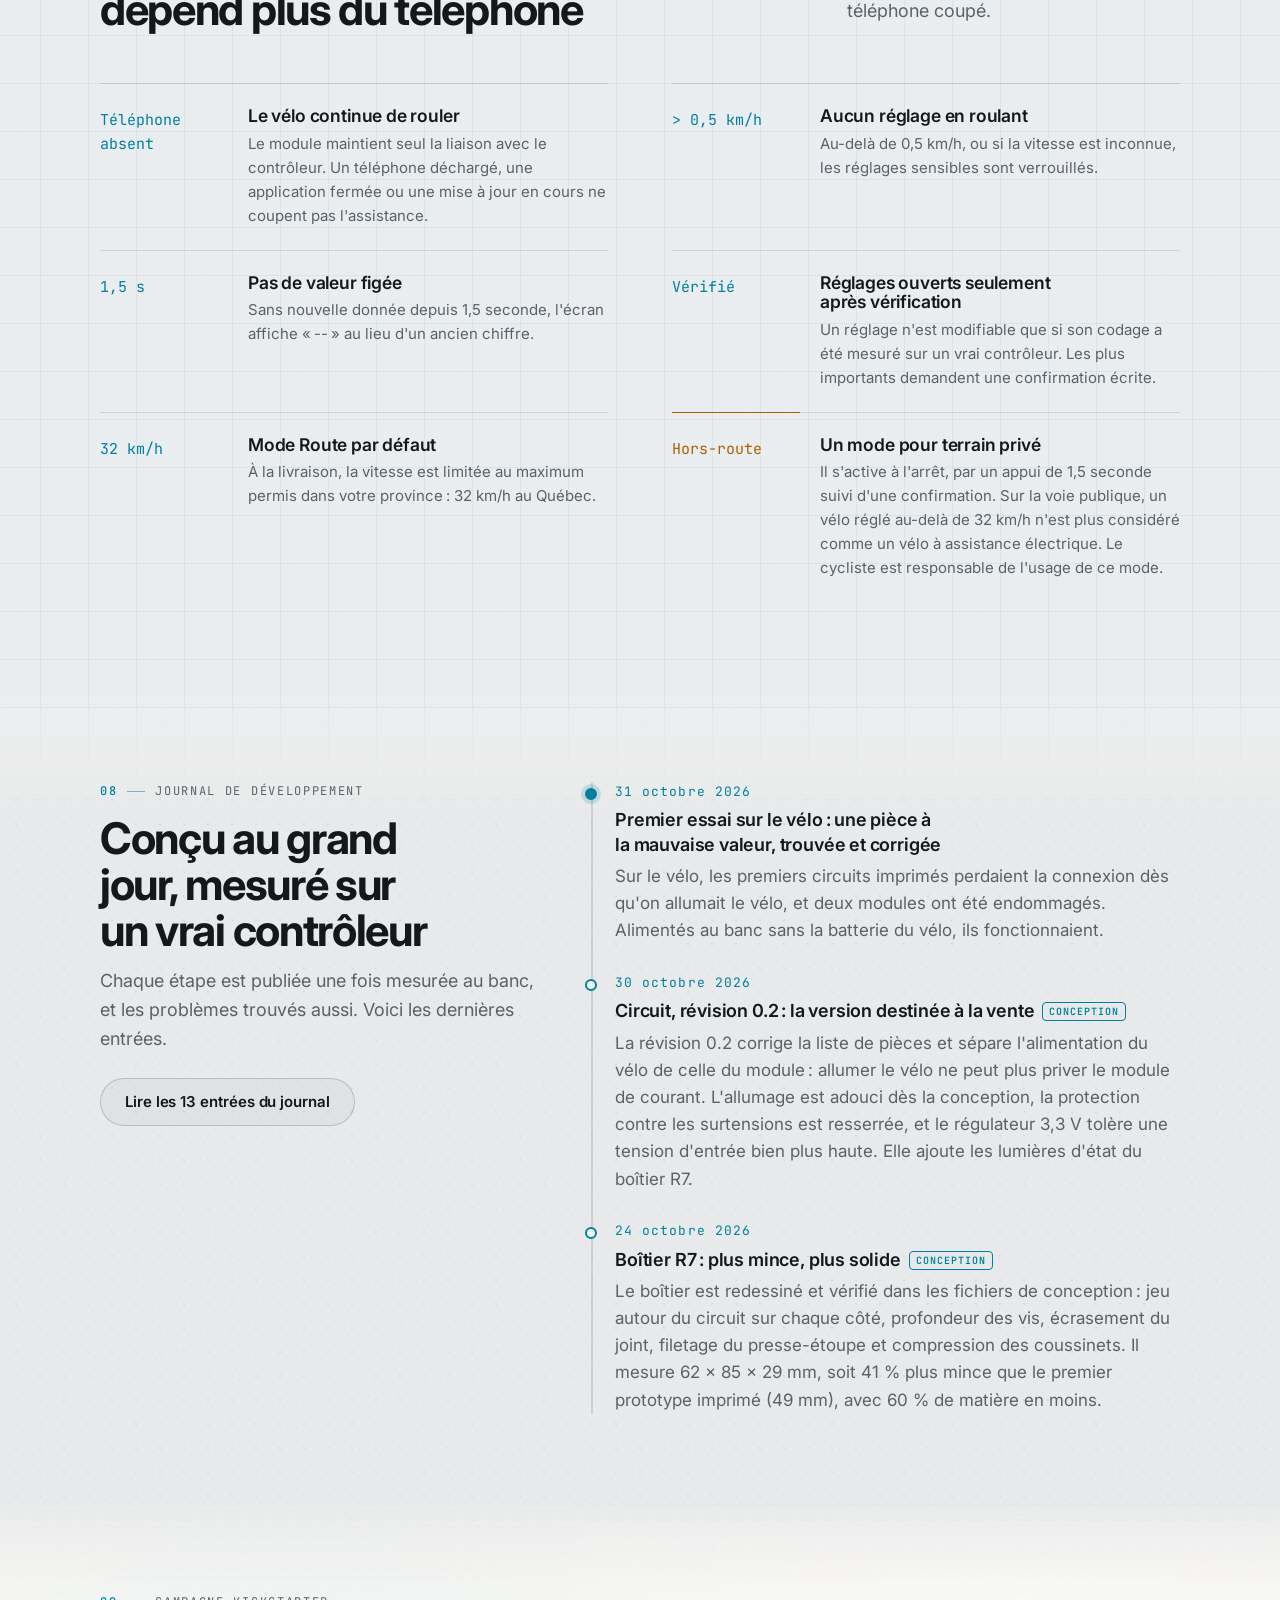
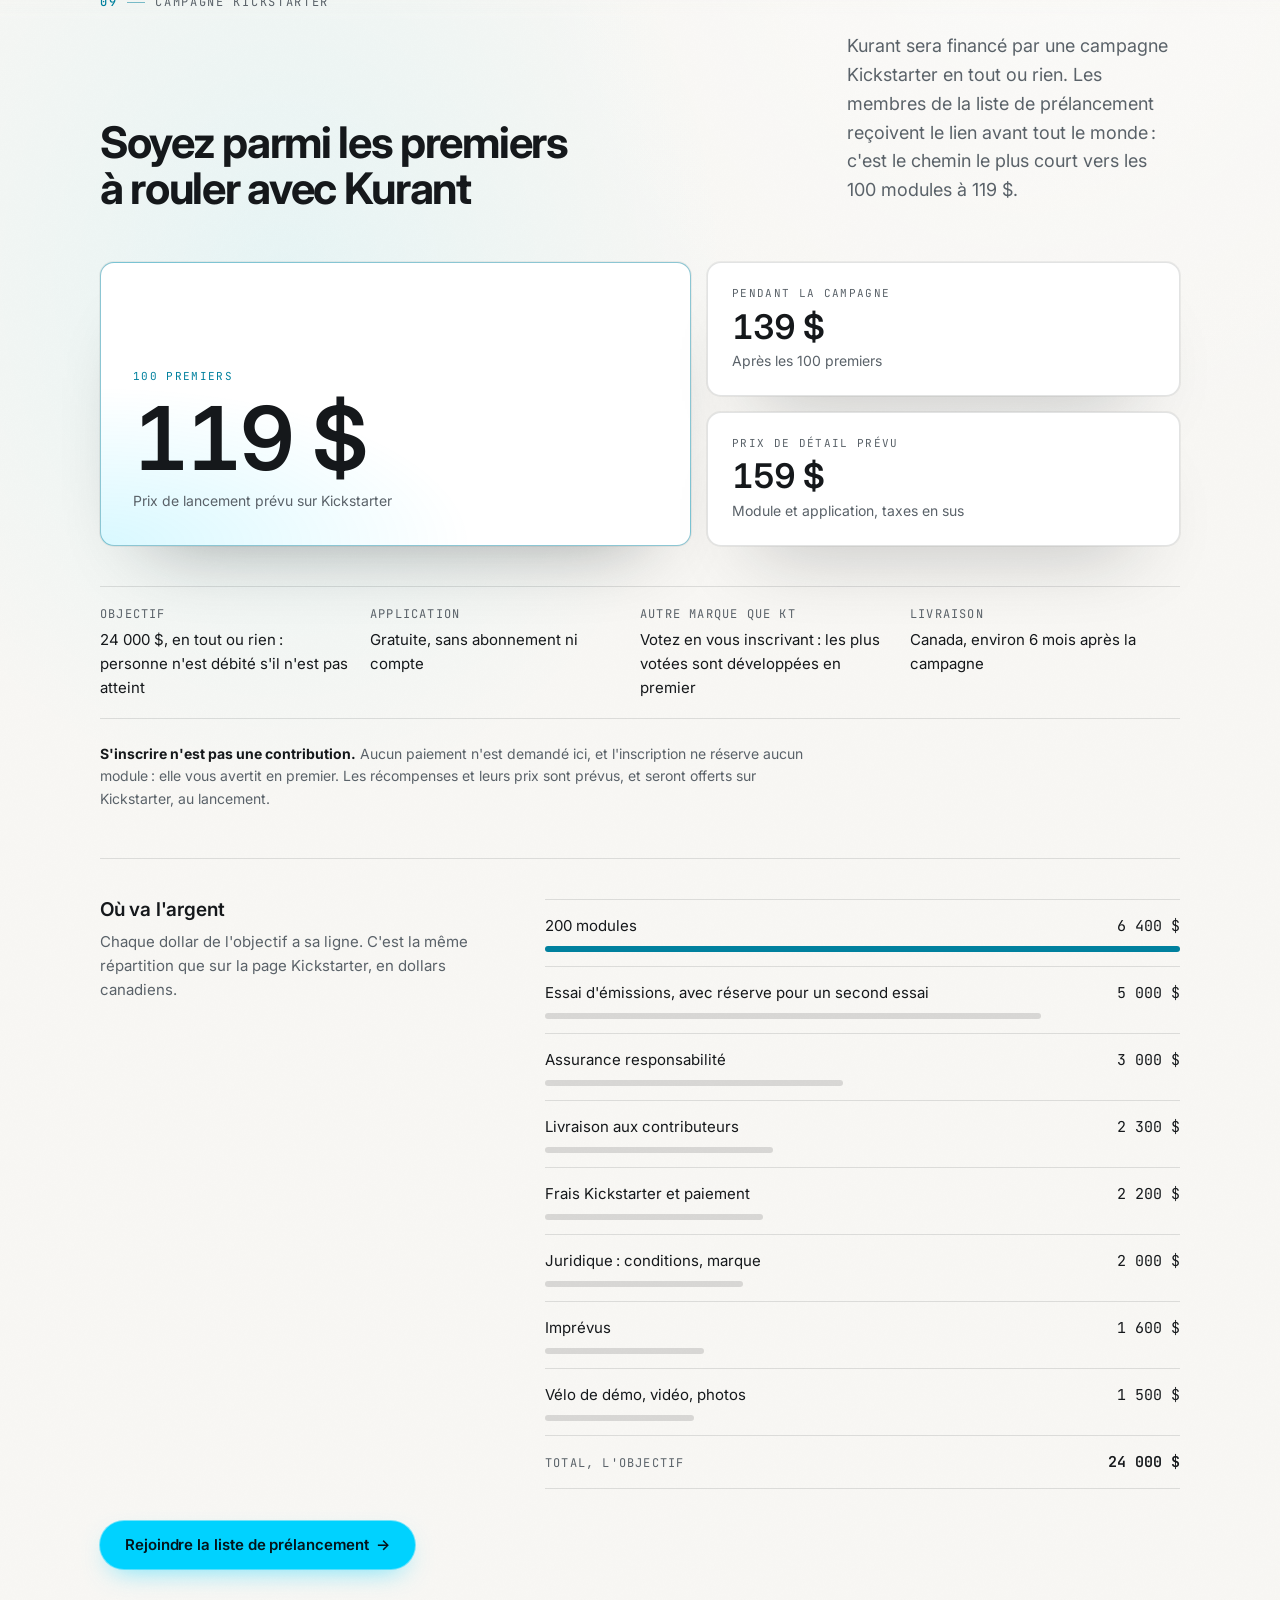
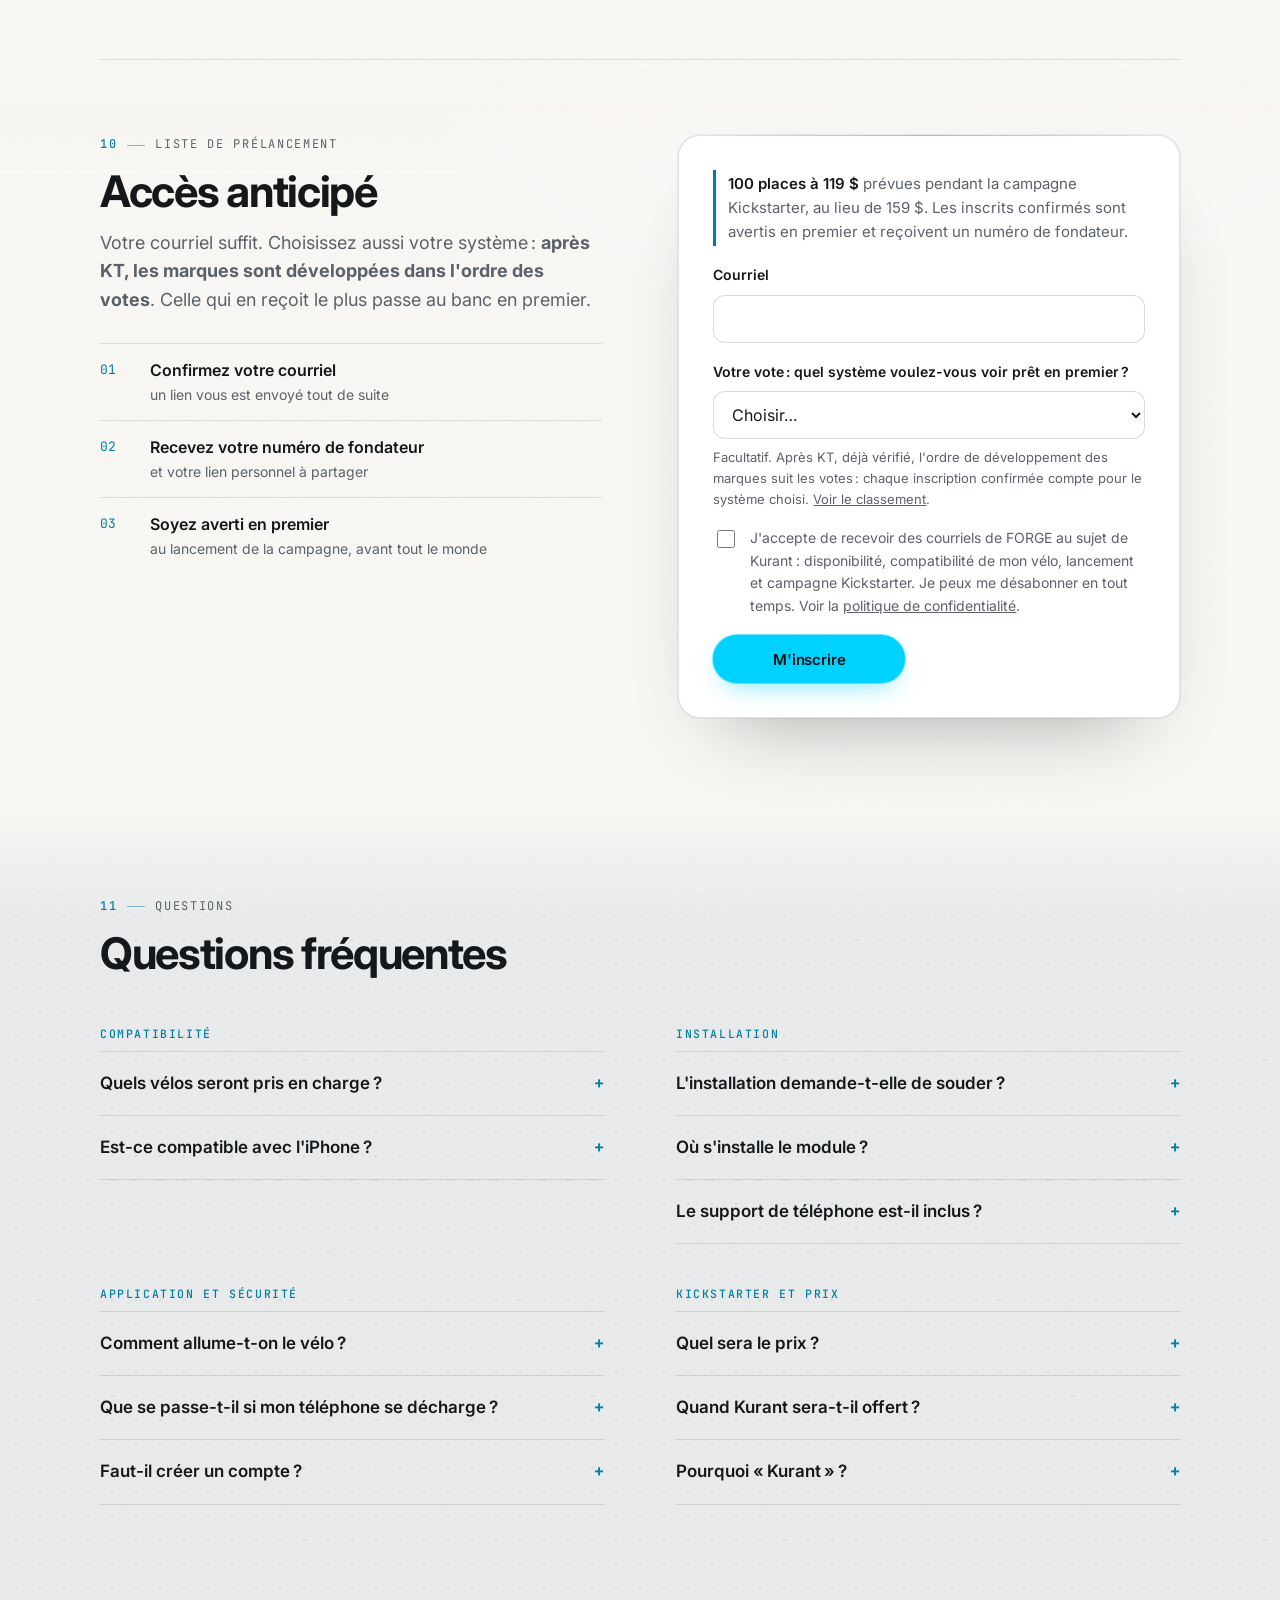
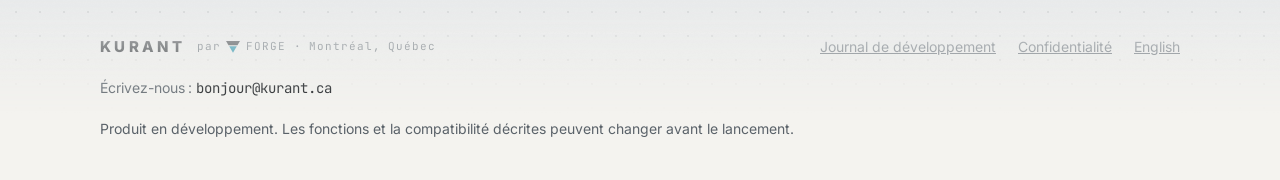
==== commit 2d07fd15: "Drop the CAD 1 reservation: votes alone set the order Every mention of reserving a system for CAD 1 " ====
--- a/index.html
+++ b/index.html
@@ -418,7 +418,7 @@
       <dl class="ks-facts">
         <div><dt>Objectif</dt><dd>24&nbsp;000&nbsp;$, en tout ou rien&#8239;: personne n'est débité s'il n'est pas atteint</dd></div>
         <div><dt>Application</dt><dd>Gratuite, sans abonnement ni compte</dd></div>
-        <div><dt>Autre marque que KT</dt><dd>Réservez votre système à 1&nbsp;$ pendant la campagne</dd></div>
+        <div><dt>Autre marque que KT</dt><dd>Votez en vous inscrivant&#8239;: les plus votées sont développées en premier</dd></div>
         <div><dt>Livraison</dt><dd>Canada, environ 6&nbsp;mois après la campagne</dd></div>
       </dl>
       <p class="not-pledge"><b>S'inscrire n'est pas une contribution.</b> Aucun paiement n'est demandé ici, et l'inscription ne réserve aucun module&#8239;: elle vous avertit en premier. Les récompenses et leurs prix sont prévus, et seront offerts sur Kickstarter, au lancement.</p>
@@ -542,7 +542,7 @@
         <div class="faq-group">
           <h3>Compatibilité</h3>
           <div class="faq">
-            <details><summary>Quels vélos seront pris en charge&#8239;?</summary><p>Au lancement, les contrôleurs KT (écrans LCD3, LCD5, LCD8) sur batterie de 48 ou 52&nbsp;V&#8239;: ils sont vérifiés au banc. Bafang UART, Lishui, Rad Power Bikes, Lectric et Aventon (48&nbsp;V) sont en développement&#8239;; les systèmes 36&nbsp;V comme Shimano STEPS viendront plus tard. Réservez votre système à 1&nbsp;$ sur Kickstarter&#8239;: les plus réservés passent au banc en premier. Bosch n'est pas prévu&#8239;: son système est fermé. Utilisez l'outil de vérification plus haut pour votre vélo, ou voyez <a href="#verifier">où en est chaque marque</a>.</p></details>
+            <details><summary>Quels vélos seront pris en charge&#8239;?</summary><p>Au lancement, les contrôleurs KT (écrans LCD3, LCD5, LCD8) sur batterie de 48 ou 52&nbsp;V&#8239;: ils sont vérifiés au banc. Bafang UART, Lishui, Rad Power Bikes, Lectric et Aventon (48&nbsp;V) sont en développement&#8239;; les systèmes 36&nbsp;V comme Shimano STEPS viendront plus tard. Votez pour votre système en vous inscrivant&#8239;: les plus votés passent au banc en premier. Bosch n'est pas prévu&#8239;: son système est fermé. Utilisez l'outil de vérification plus haut pour votre vélo, ou voyez <a href="#verifier">où en est chaque marque</a>.</p></details>
             <details><summary>Est-ce compatible avec l'iPhone&#8239;?</summary><p>Oui. L'application sera offerte gratuitement sur iPhone et sur Android, sans compte.</p></details>
           </div>
         </div>
@@ -595,7 +595,7 @@
 
 <a class="m-cta" href="#inscription" hidden data-track="cta_mobile_signup"><b>100 places à 119&nbsp;$</b><span>Rejoindre la liste</span></a>
 
-<script src="assets/compat.js?v=20261016" defer></script>
+<script src="assets/compat.js?v=20261122" defer></script>
 <script src="assets/site.js?v=20261122" defer></script>
 <script src="assets/board.js?v=20261016" defer></script>
 <script src="assets/demo.js?v=20261121" defer></script>
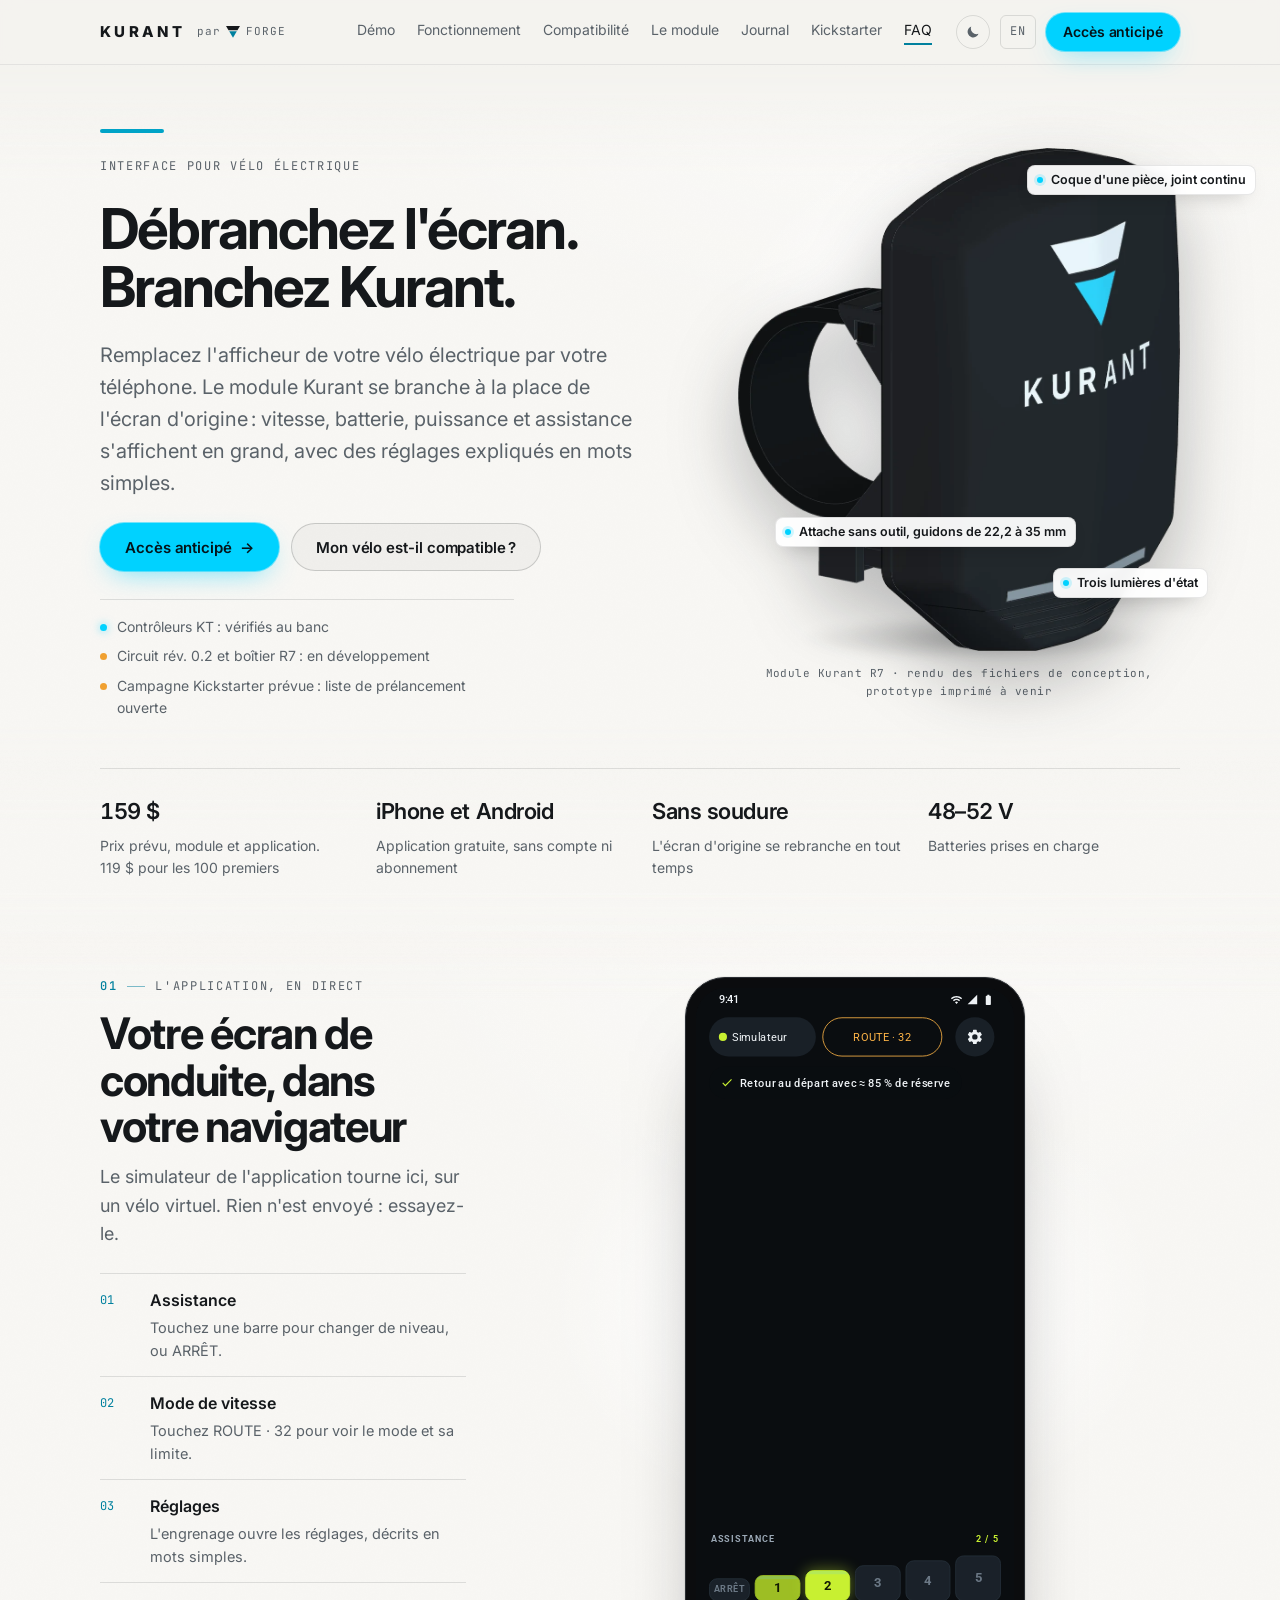
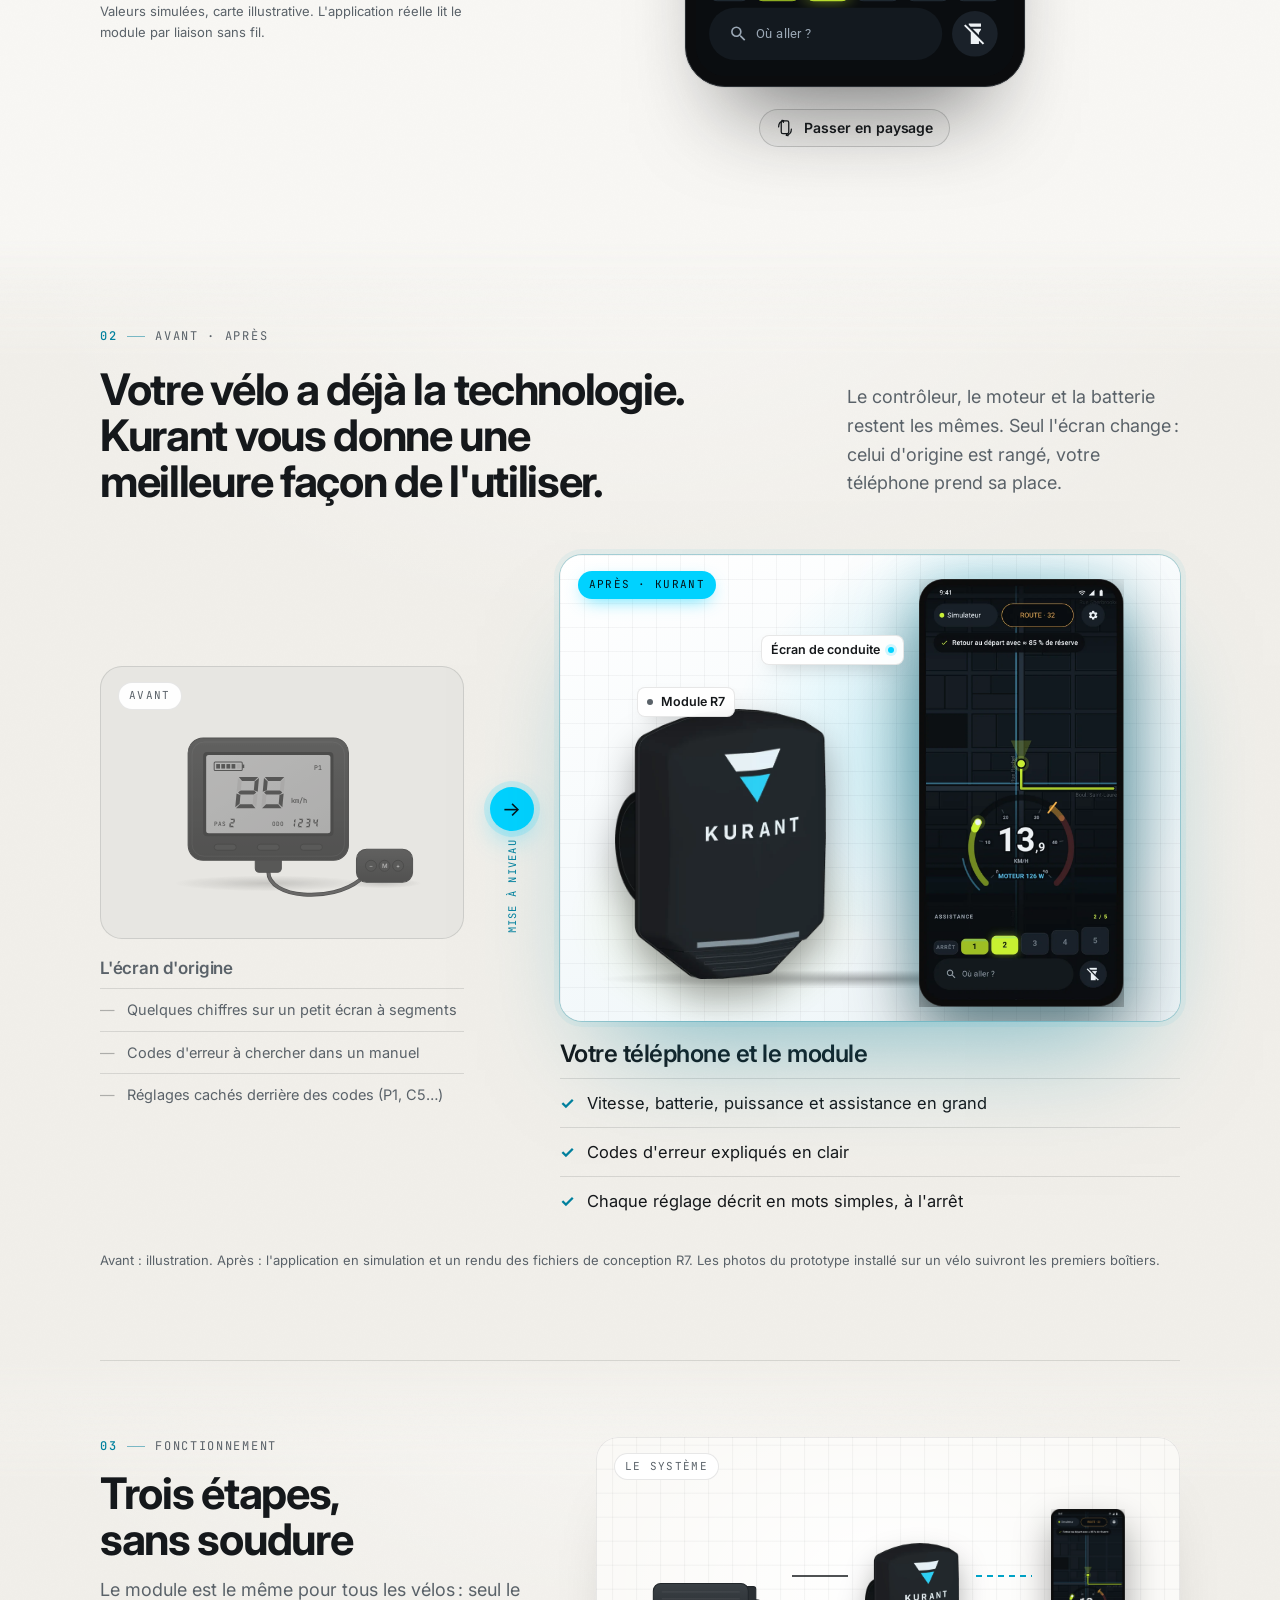
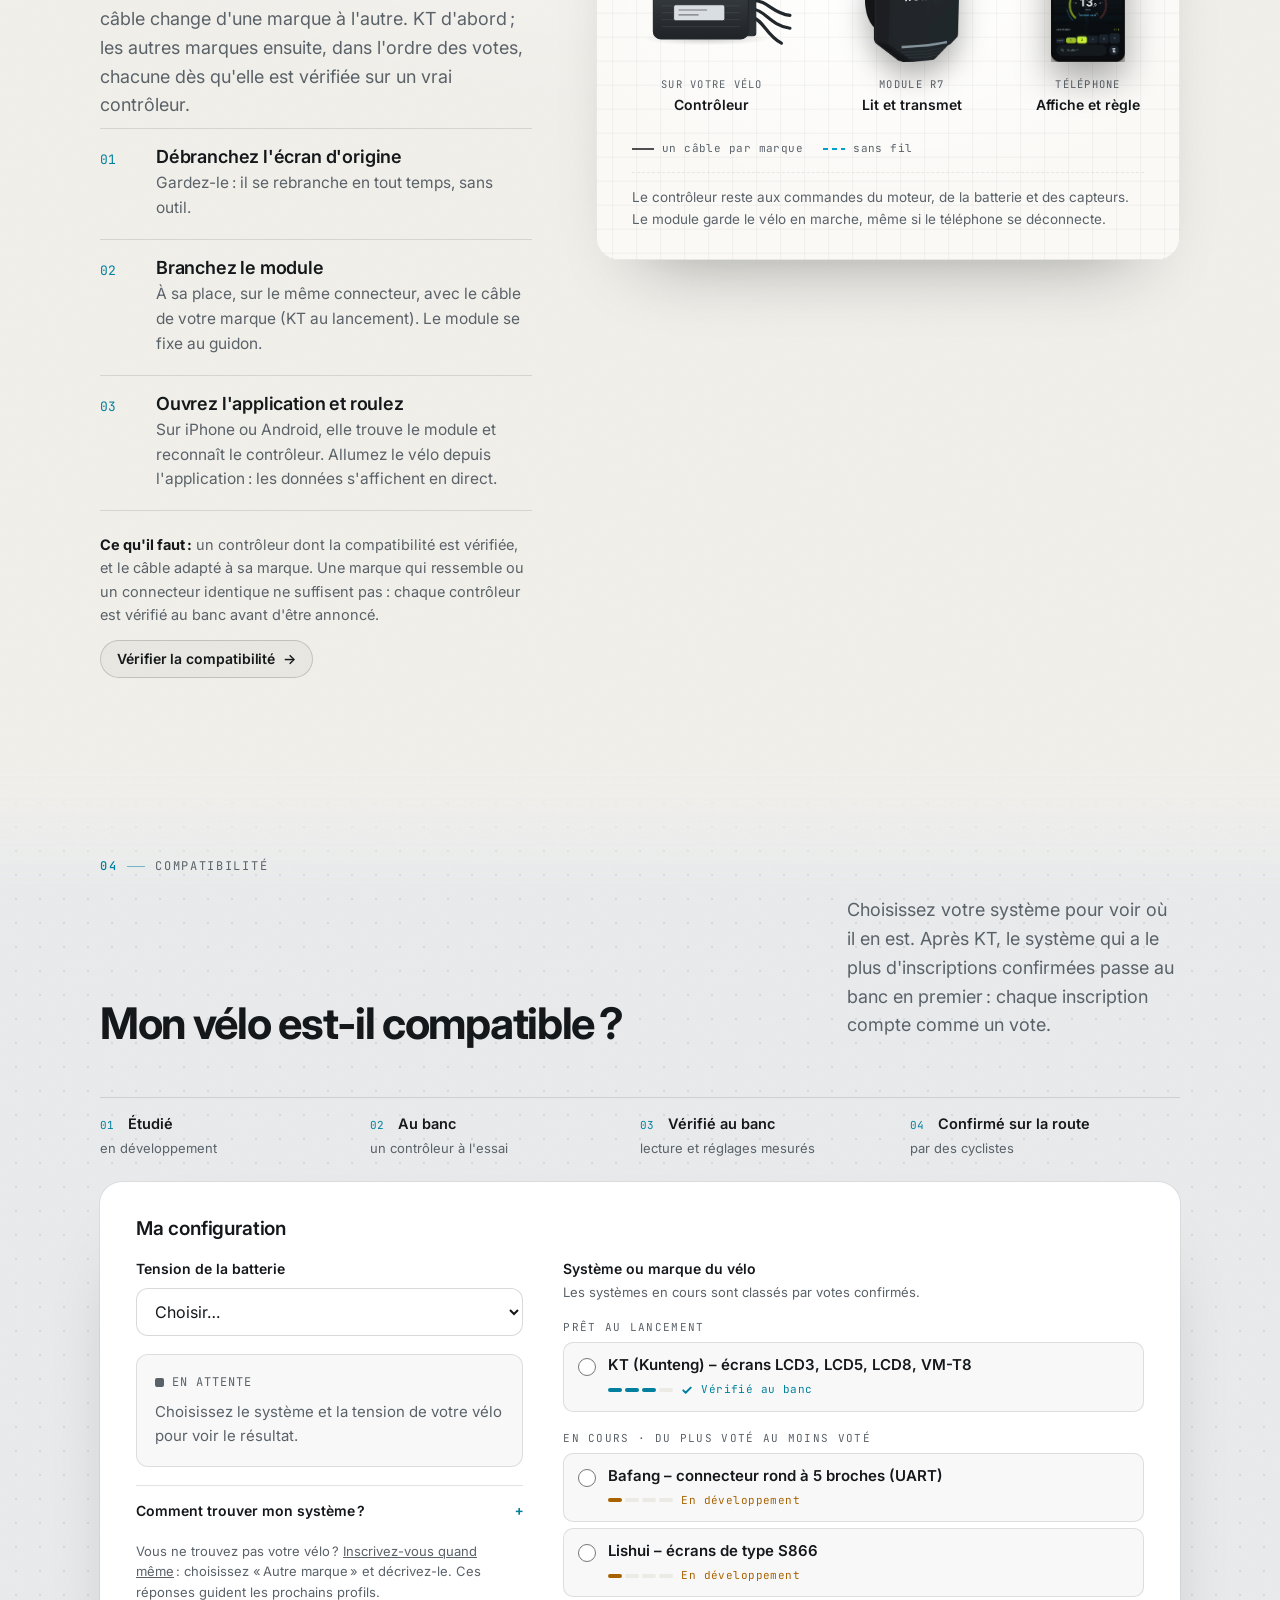
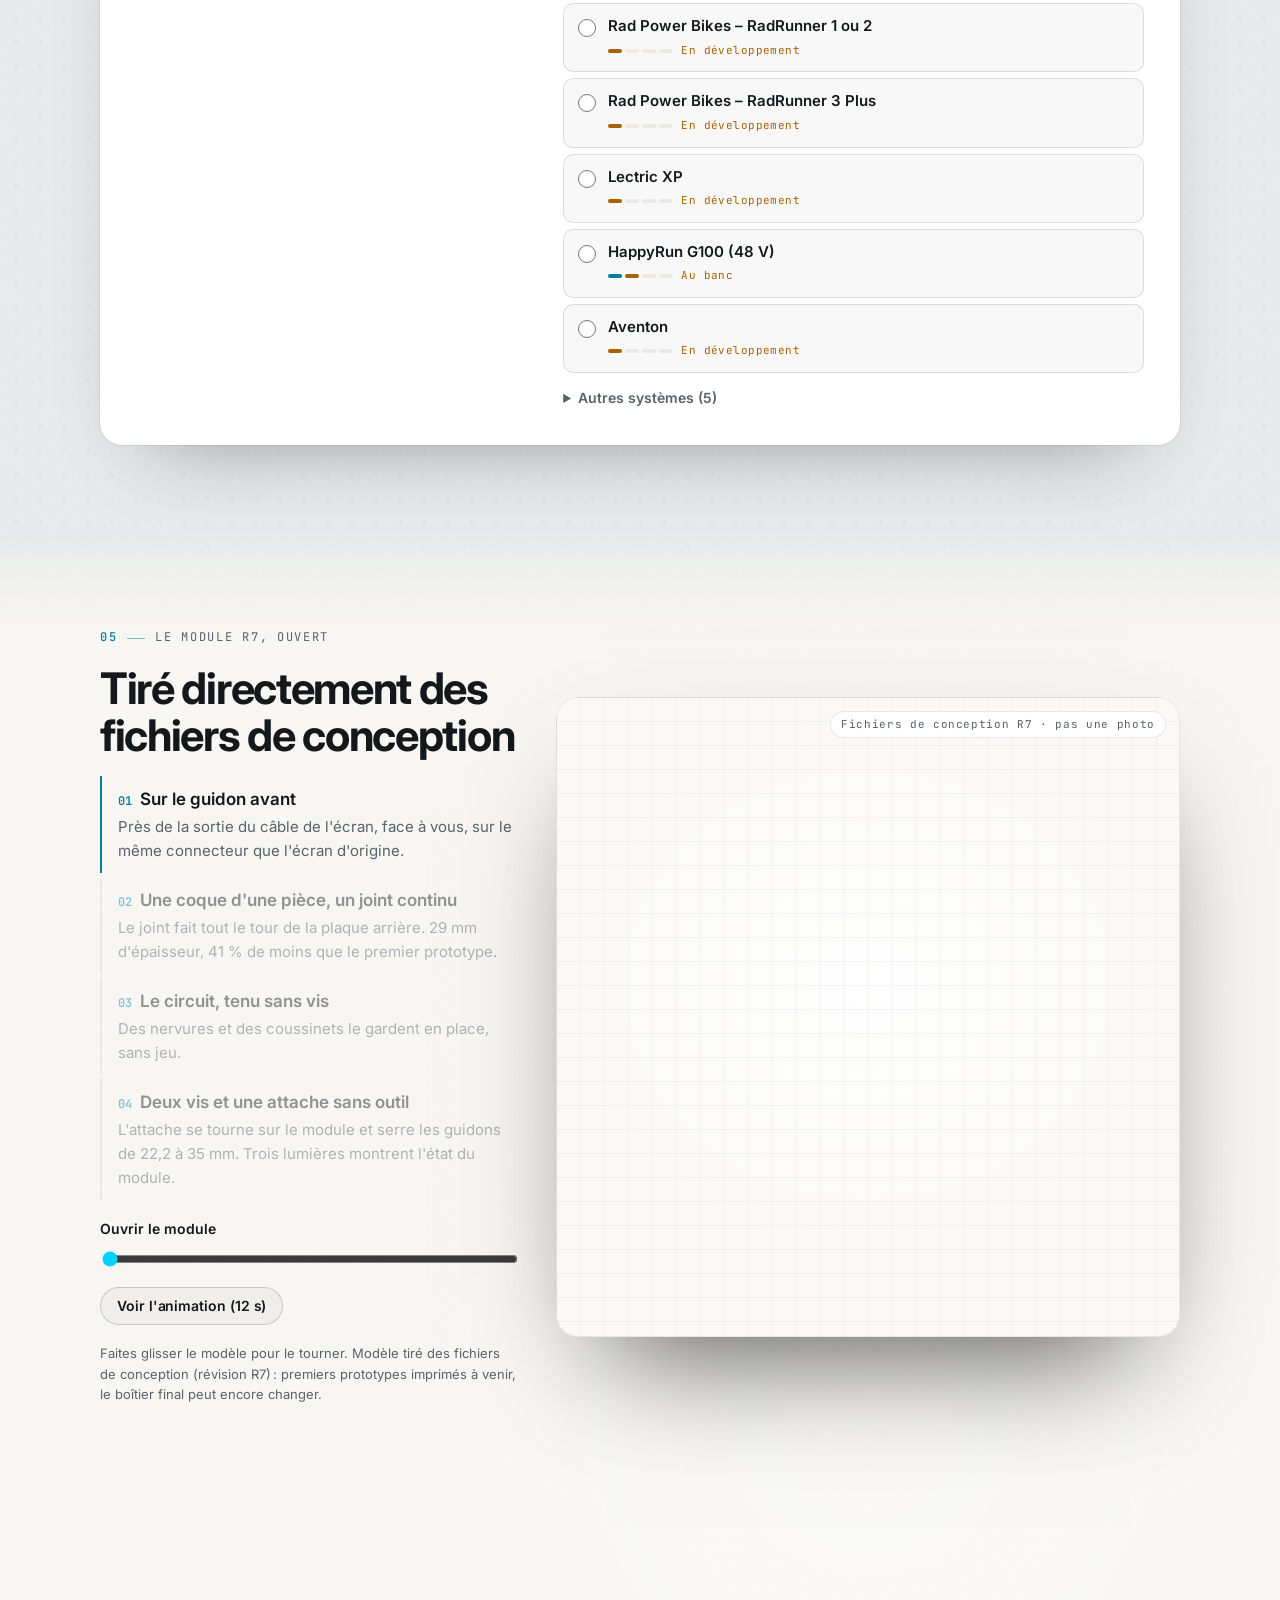
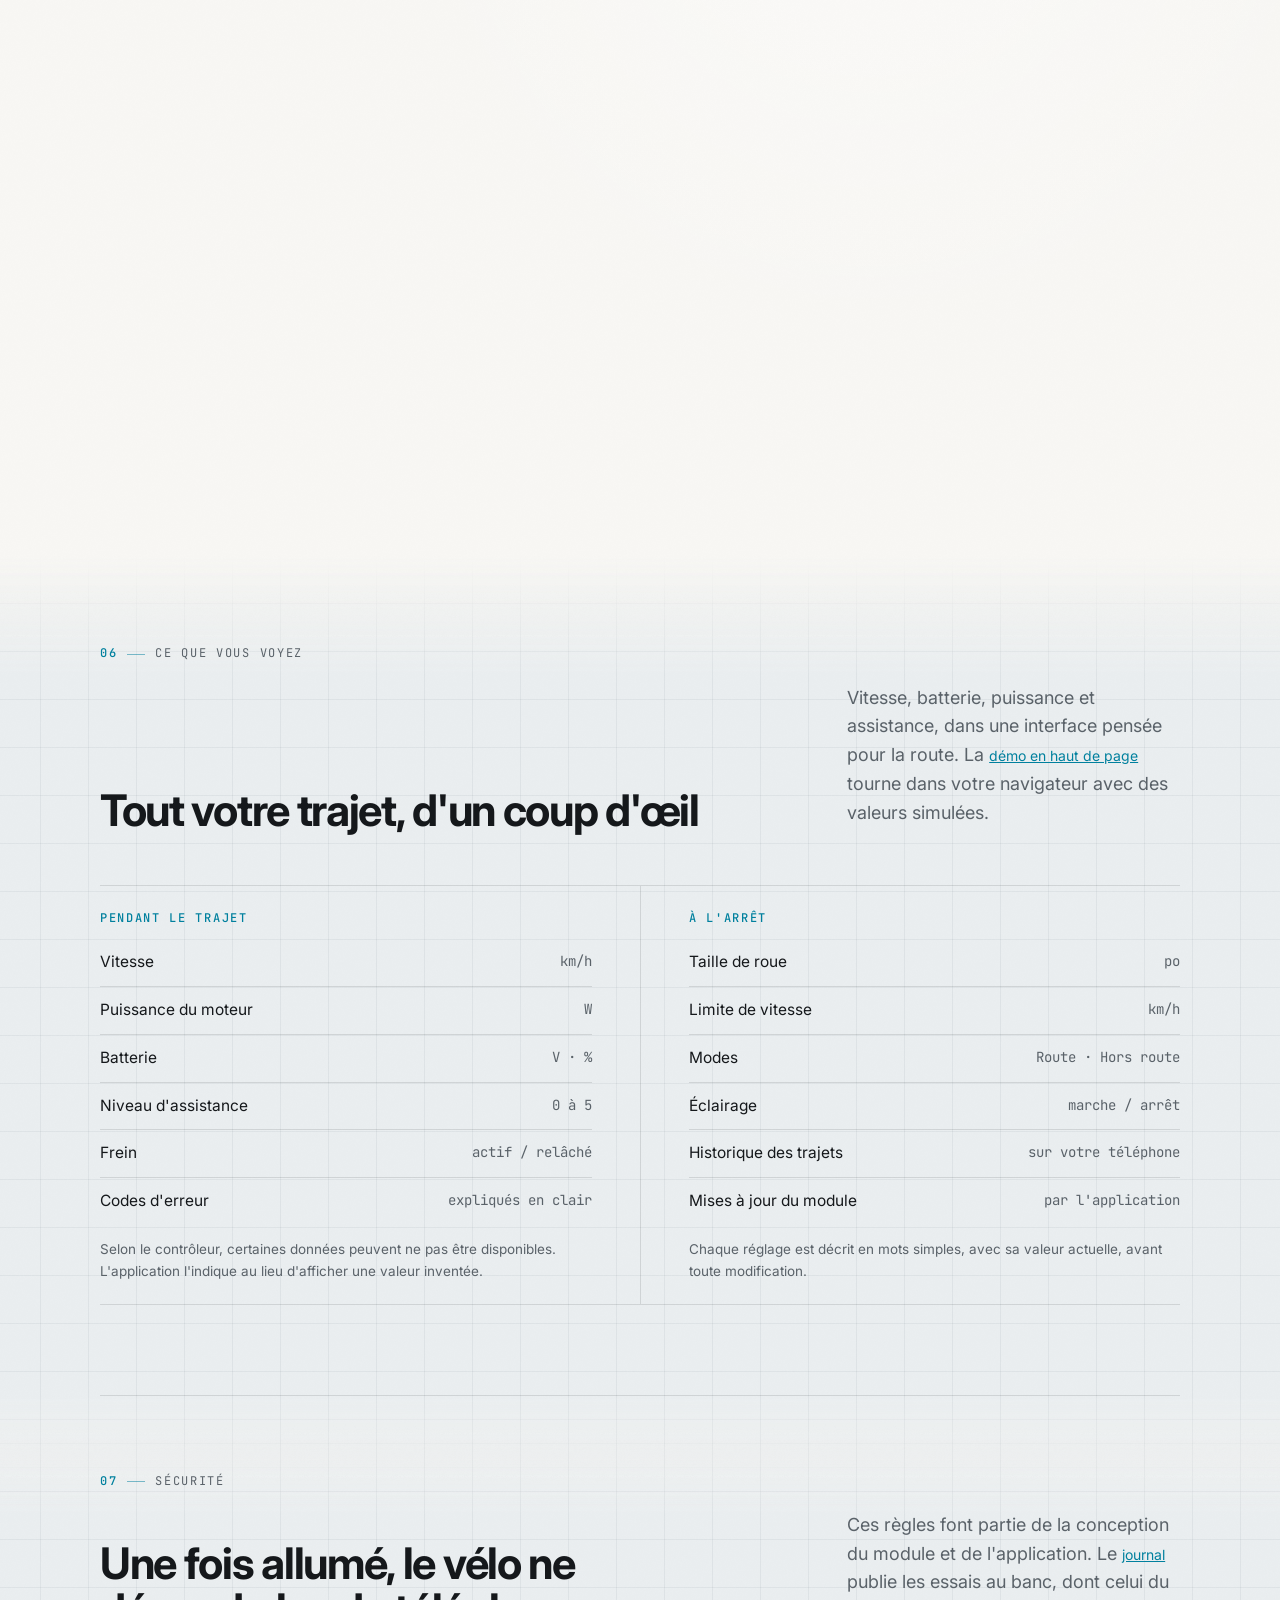
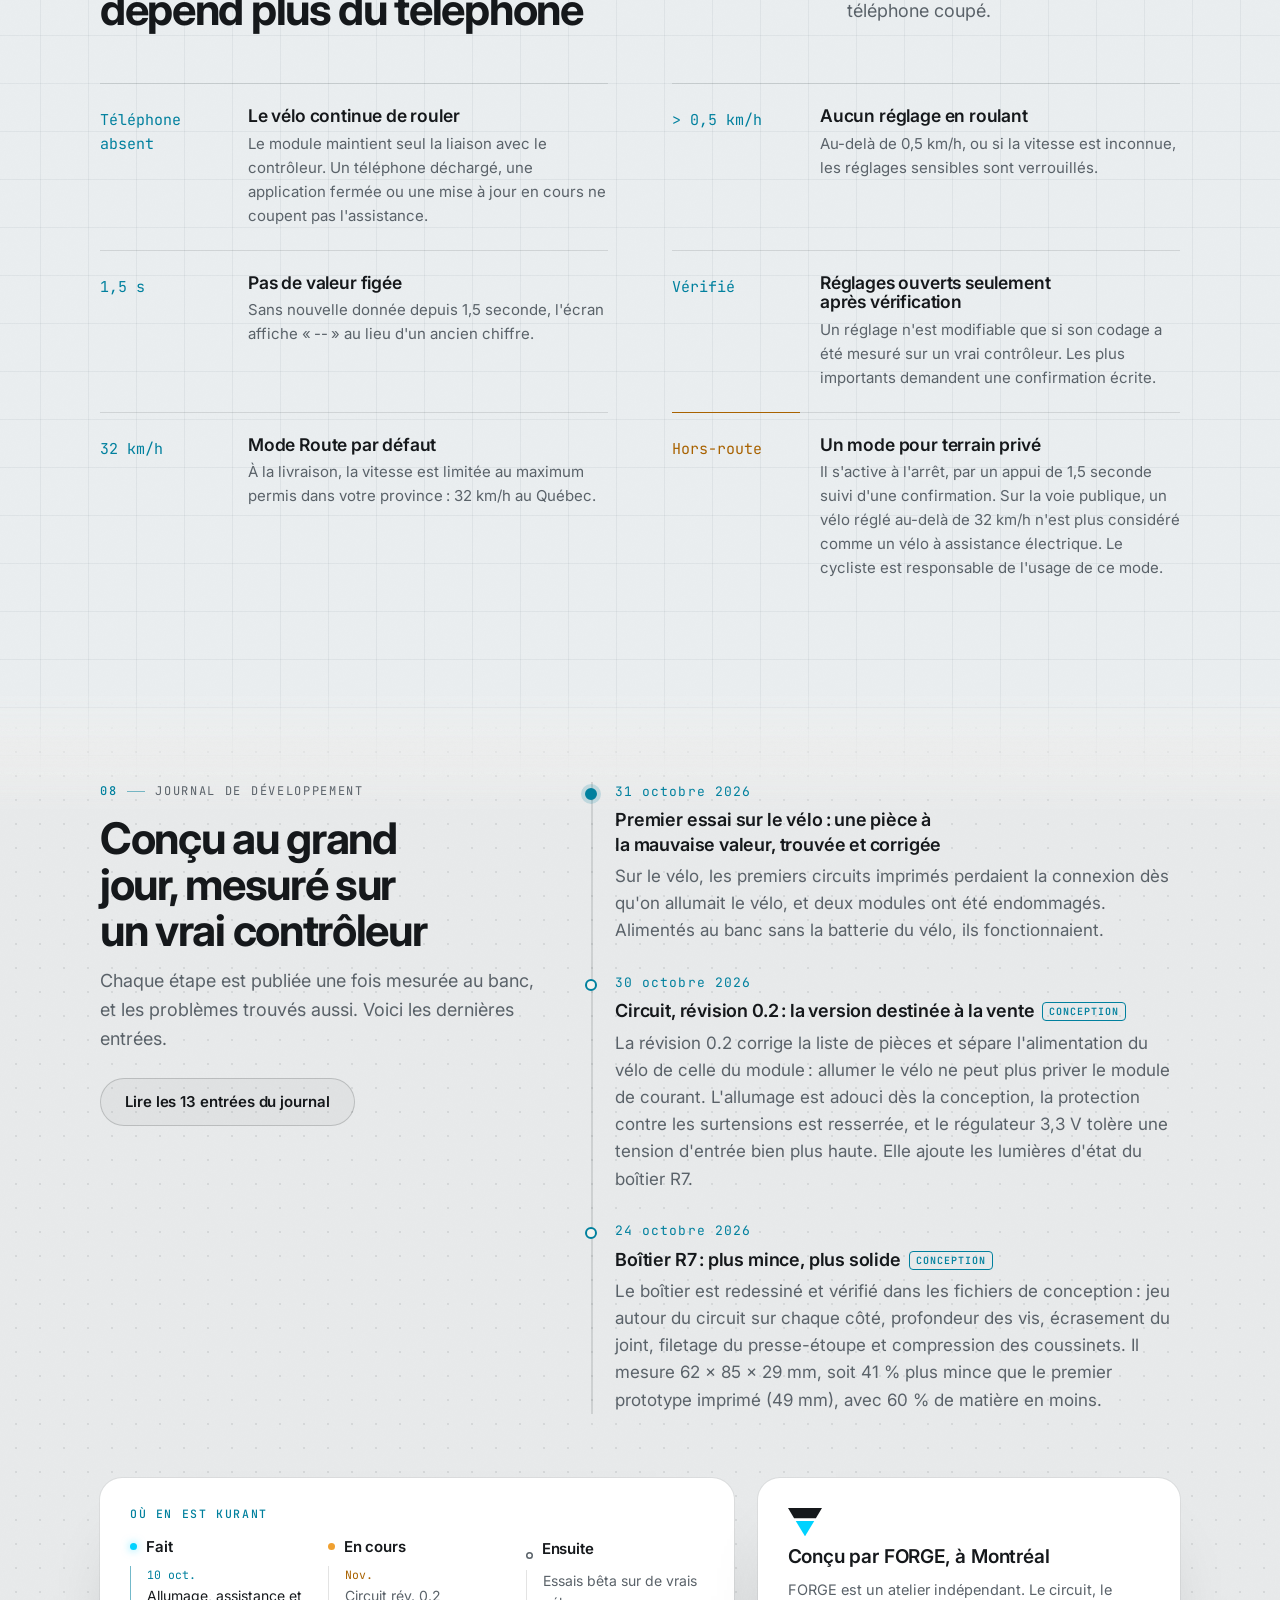
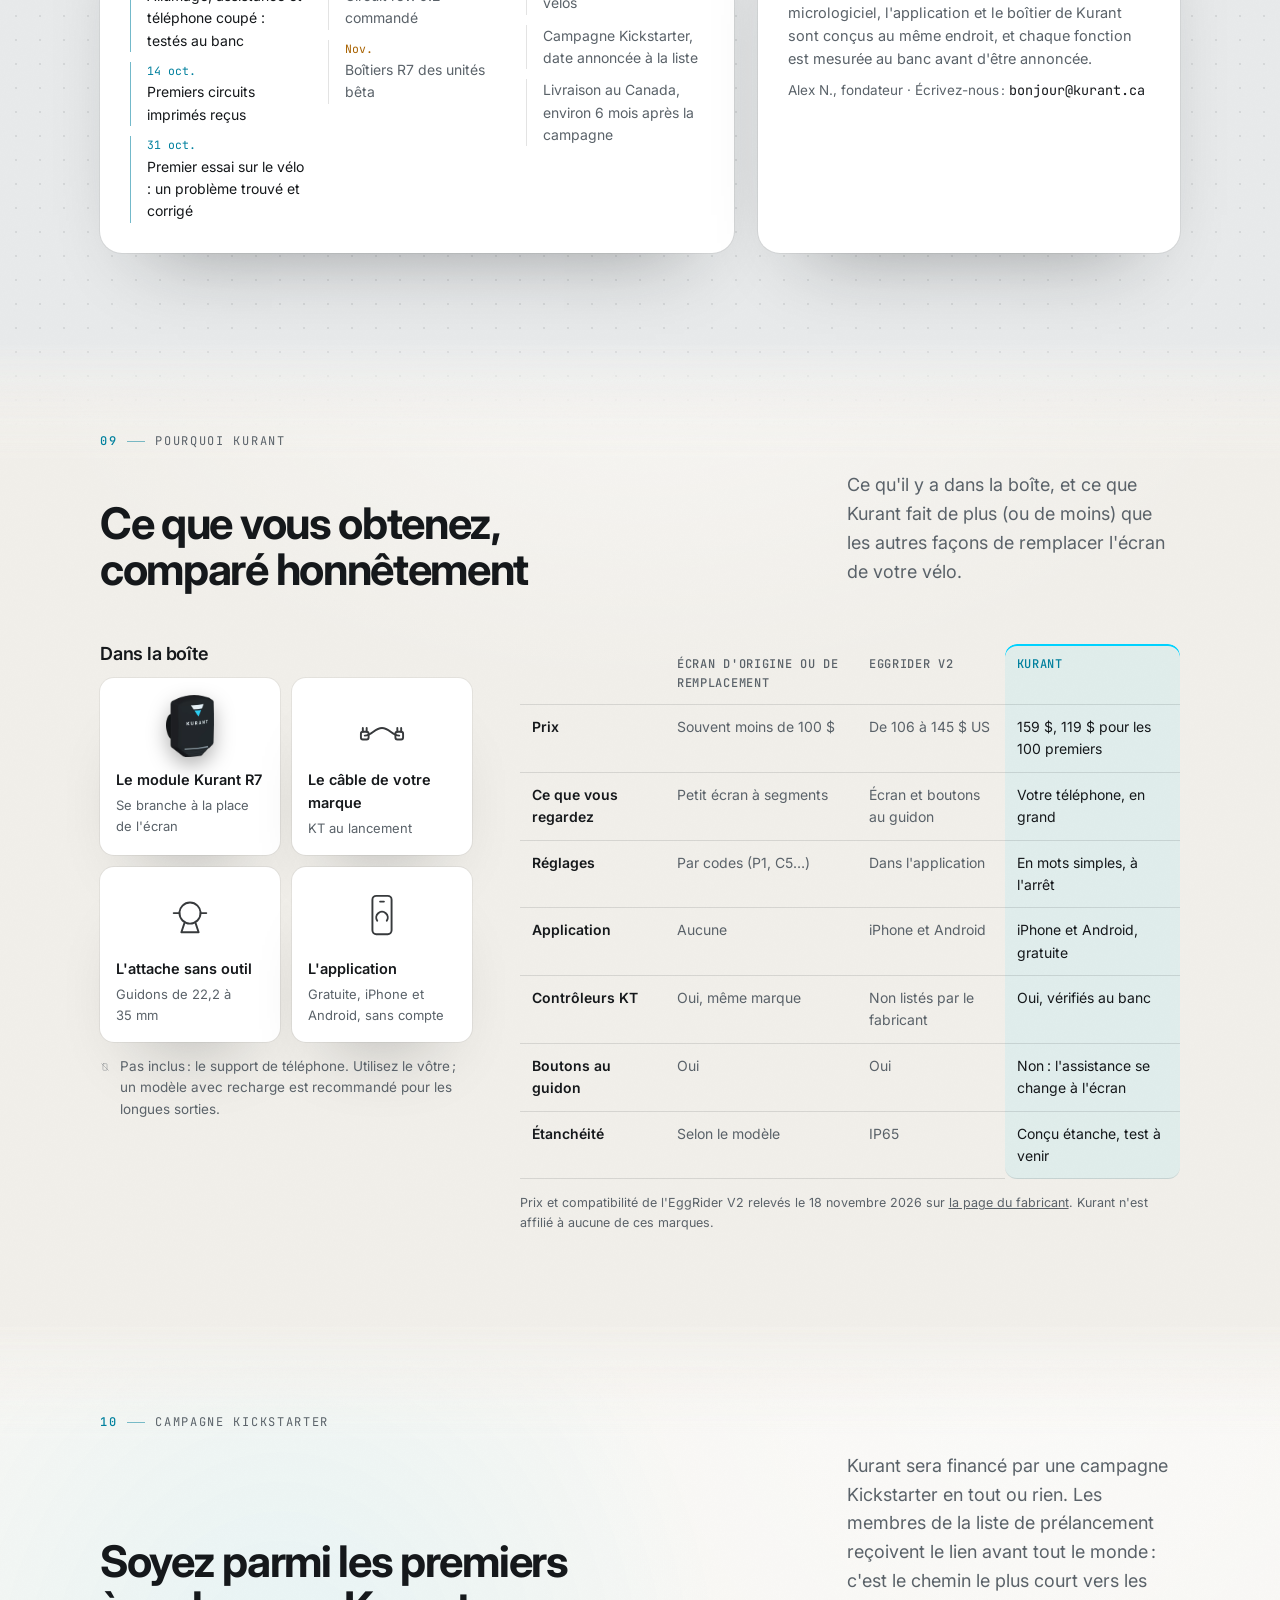
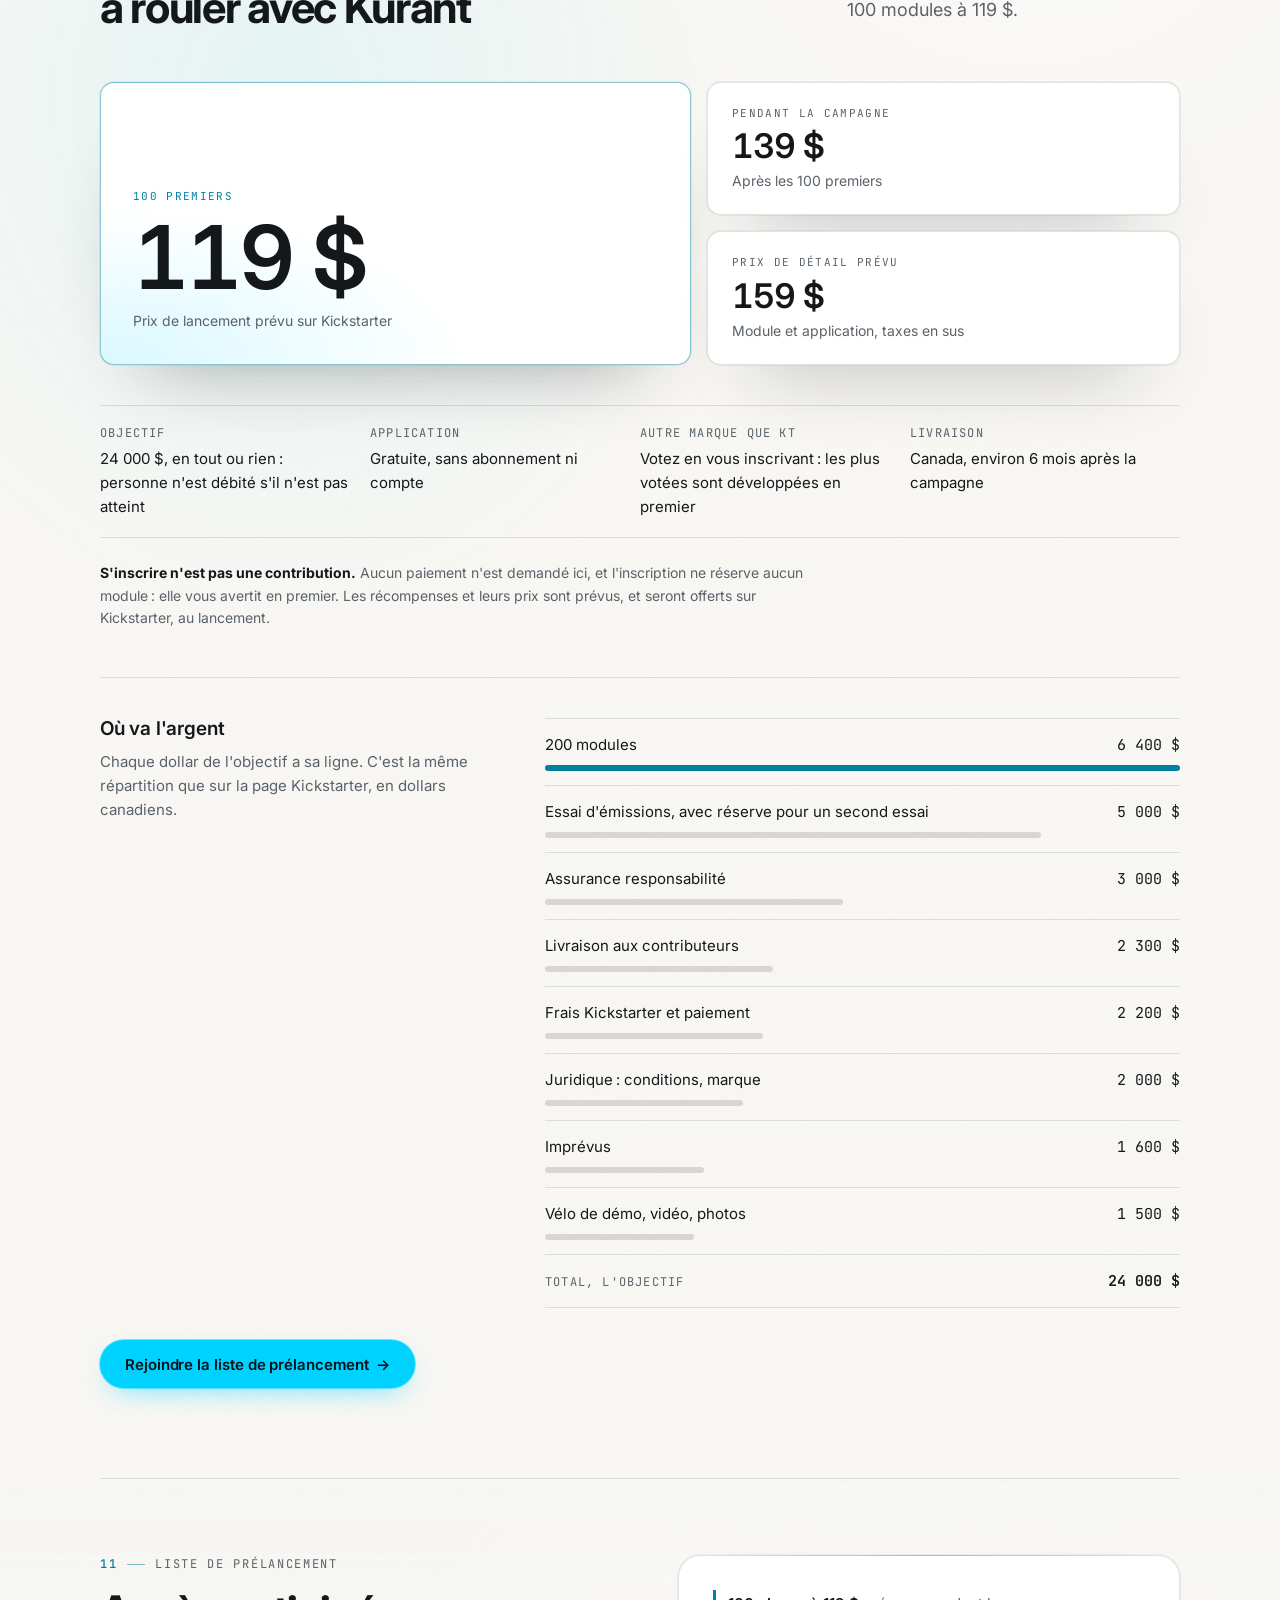
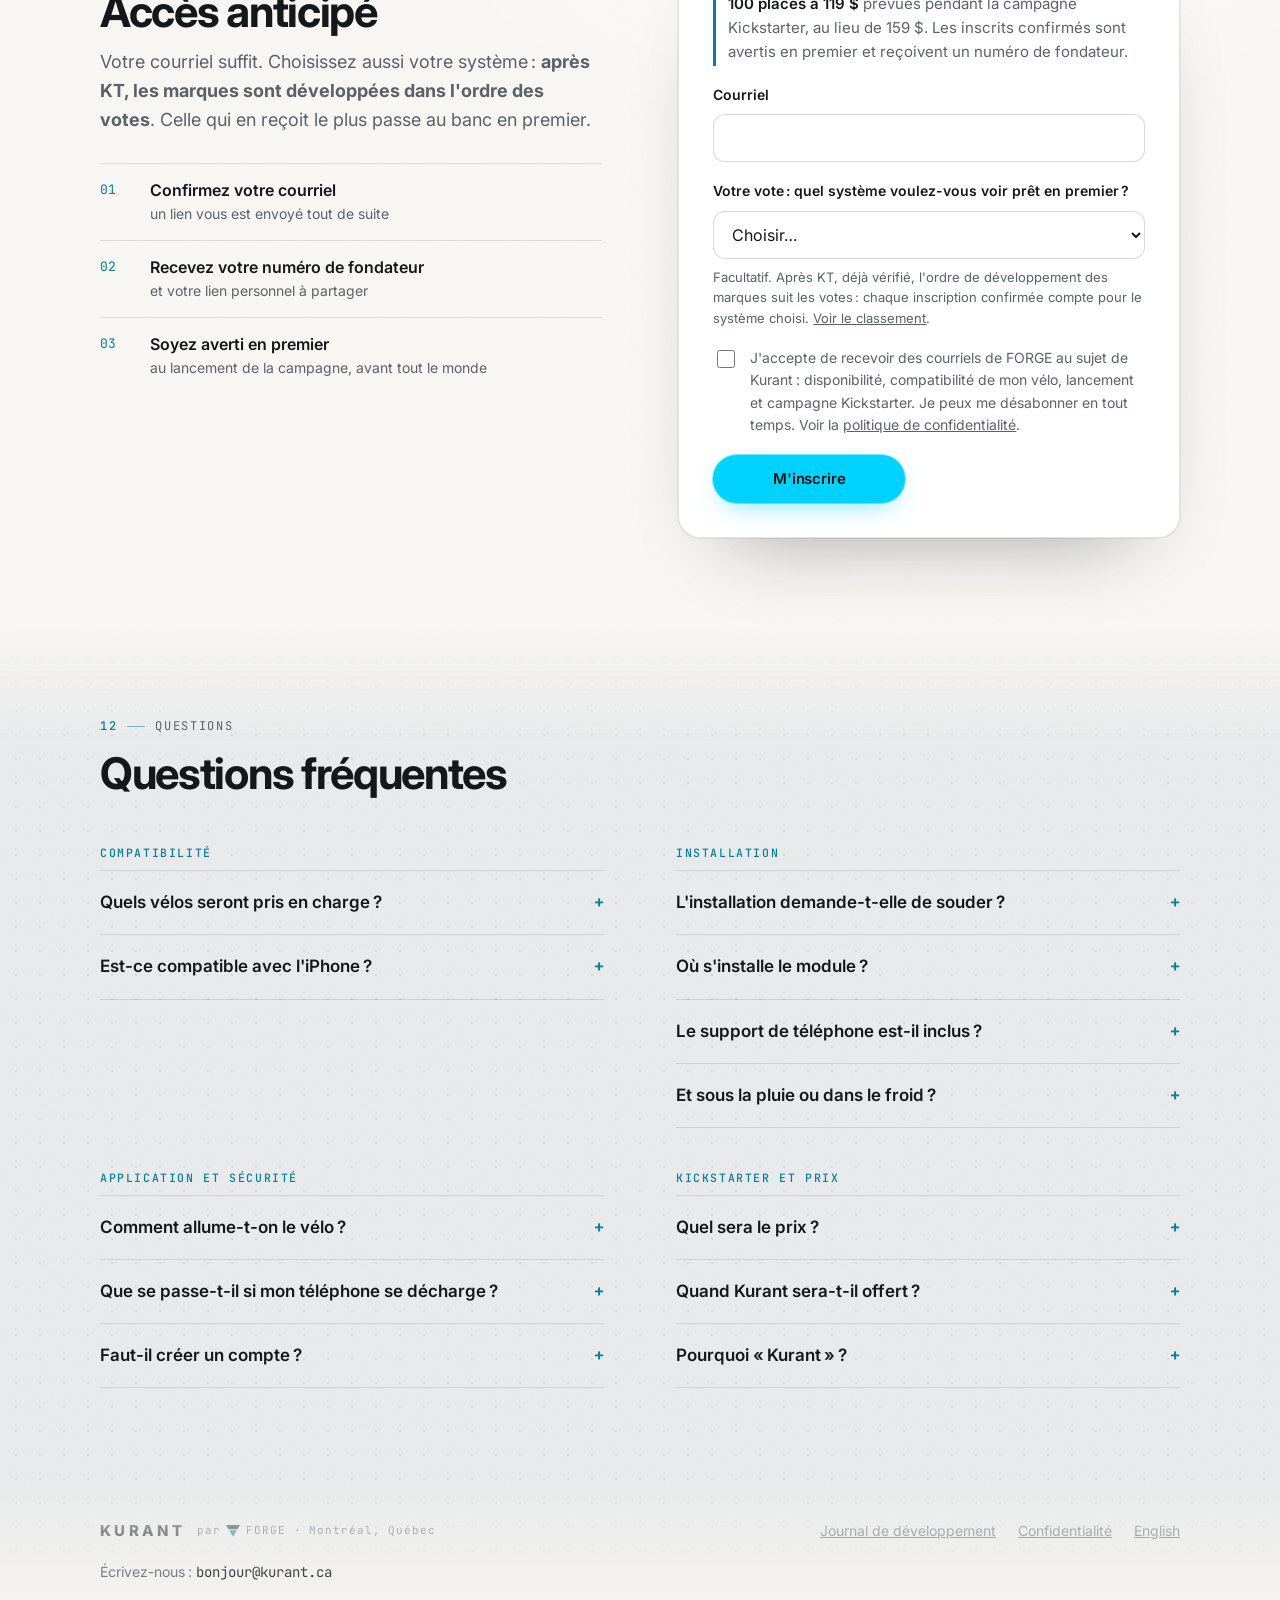
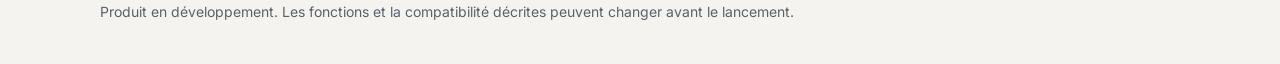
==== commit 67e89b17: "Trust sections, the R7 animation in real colours, new share images - The 12 s R7 animation and its p" ====
--- a/index.html
+++ b/index.html
@@ -11,10 +11,10 @@
 <meta property="og:title" content="Kurant · Votre téléphone devient l'écran de votre vélo électrique">
 <meta property="og:description" content="Kurant remplace l'afficheur de votre vélo électrique&#8239;: votre téléphone affiche la vitesse, la puissance et la batterie. Vérifiez la compatibilité de votre vélo.">
 <meta property="og:url" content="https://kurant.ca/">
-<meta property="og:image" content="https://kurant.ca/assets/og-fr.png">
+<meta property="og:image" content="https://kurant.ca/assets/og-fr.png?v=20261122">
 <meta property="og:image:width" content="1200">
 <meta property="og:image:height" content="630">
-<meta property="og:image:alt" content="Kurant : le téléphone affiche la vitesse, la batterie et l'assistance du vélo électrique">
+<meta property="og:image:alt" content="Le module Kurant R7 noir, et le titre « Débranchez l'écran. Branchez Kurant. »">
 <meta property="og:locale" content="fr_CA">
 <meta property="og:locale:alternate" content="en_CA">
 <meta name="twitter:card" content="summary_large_image">
@@ -27,7 +27,7 @@
 <link rel="preconnect" href="https://fonts.gstatic.com" crossorigin>
 <script src="assets/theme.js?v=20261120"></script>
 <link rel="stylesheet" href="https://fonts.googleapis.com/css2?family=Inter:wght@400;500;600;700;800&amp;family=JetBrains+Mono:wght@400;500&amp;family=Roboto:wght@400;500;700&amp;display=swap">
-<link rel="stylesheet" href="assets/site.css?v=20261122">
+<link rel="stylesheet" href="assets/site.css?v=20261123">
 <link rel="stylesheet" href="assets/demo.css?v=20261121">
 <script type="application/ld+json">
 {
@@ -323,12 +323,12 @@
           <span class="m3d-label" data-anchor="Back">Plaque arrière et joint</span>
           <span class="m3d-label" data-anchor="Clip">Attache sans outil</span>
           <p class="m3d-loading">Chargement du modèle 3D…</p>
-          <video class="m3d-video" hidden muted loop playsinline controls preload="none" poster="assets/media/crown-r7-poster.jpg" src="assets/media/crown_r7_story_680.mp4"></video>
+          <video class="m3d-video" hidden muted loop playsinline controls preload="none" poster="assets/media/crown-r7-poster.jpg?v=20261122" src="assets/media/crown_r7_story_680.mp4?v=20261122"></video>
         </div>
       </div>
     </div>
     <dialog class="m3d-dialog" aria-label="Animation du module Kurant">
-      <video muted loop playsinline controls preload="none" poster="assets/media/crown-r7-poster.jpg" src="assets/media/crown_r7_story_680.mp4"></video>
+      <video muted loop playsinline controls preload="none" poster="assets/media/crown-r7-poster.jpg?v=20261122" src="assets/media/crown_r7_story_680.mp4?v=20261122"></video>
       <button class="btn btn-primary btn-sm" type="button" data-video-close>Fermer</button>
     </dialog>
   </section>
@@ -400,13 +400,77 @@
       <ol class="log-list log-preview" data-journal-preview aria-label="Dernières entrées du journal" hidden></ol>
       <a class="btn btn-ghost journal-more" href="journal/index.html" data-journal-src data-journal-label="Lire les {n}&nbsp;entrées du journal" data-track="journal_open">Lire tout le journal</a>
     </div>
+
+    <div class="wrap journal-extra">
+      <div class="roadmap" aria-labelledby="road-title-fr">
+        <h3 class="road-title" id="road-title-fr">Où en est Kurant</h3>
+        <div class="road-cols">
+          <div class="road-col road-done">
+            <h3><span class="dot ok" aria-hidden="true"></span>Fait</h3>
+            <ul><li><time>10 oct.</time><span>Allumage, assistance et téléphone coupé : testés au banc</span></li><li><time>14 oct.</time><span>Premiers circuits imprimés reçus</span></li><li><time>31 oct.</time><span>Premier essai sur le vélo : un problème trouvé et corrigé</span></li></ul>
+          </div>
+          <div class="road-col road-now">
+            <h3><span class="dot now" aria-hidden="true"></span>En cours</h3>
+            <ul><li><time>Nov.</time><span>Circuit rév. 0.2 commandé</span></li><li><time>Nov.</time><span>Boîtiers R7 des unités bêta</span></li></ul>
+          </div>
+          <div class="road-col road-next">
+            <h3><span class="dot next" aria-hidden="true"></span>Ensuite</h3>
+            <ul><li><span>Essais bêta sur de vrais vélos</span></li><li><span>Campagne Kickstarter, date annoncée à la liste</span></li><li><span>Livraison au Canada, environ 6 mois après la campagne</span></li></ul>
+          </div>
+        </div>
+      </div>
+      <aside class="forge-block">
+        <svg class="forge-mark big" viewBox="0 0 100 84" aria-hidden="true"><path class="a" d="M0 0H100L82 30H18Z"/><path class="b" d="M22.8 38H77.2L50 83.3Z"/></svg>
+        <h3>Conçu par FORGE, à Montréal</h3>
+        <p>FORGE est un atelier indépendant. Le circuit, le micrologiciel, l'application et le boîtier de Kurant sont conçus au même endroit, et chaque fonction est mesurée au banc avant d'être annoncée.</p>
+        <p class="forge-who">Alex N., fondateur · Écrivez-nous&#8239;: <span class="contact">bonjour@kurant.ca</span></p>
+      </aside>
+    </div>
+  </section>
+
+  <!-- Why Kurant: what is in the box, and an honest comparison -->
+  <section class="section env env-mineral" id="comparer" aria-labelledby="cmp-title">
+    <div class="wrap">
+      <div class="section-head head-split">
+        <p class="eyebrow"><span class="ix">09</span>Pourquoi Kurant</p>
+        <h2 id="cmp-title">Ce que vous obtenez, comparé honnêtement</h2>
+        <p>Ce qu'il y a dans la boîte, et ce que Kurant fait de plus (ou de moins) que les autres façons de remplacer l'écran de votre vélo.</p>
+      </div>
+      <div class="cmp-grid">
+        <div class="inbox">
+          <h3>Dans la boîte</h3>
+          <ul class="box-list">
+          <li><span class="box-ico"><img src="assets/media/r7-front.webp" width="501" height="640" alt="" loading="lazy" decoding="async"></span><b>Le module Kurant R7</b><span>Se branche à la place de l'écran</span></li>
+          <li><span class="box-ico"><svg viewBox="0 0 48 48" aria-hidden="true"><path d="M6 34c8 0 10-8 18-8s10 8 18 8"/><rect x="2" y="30" width="8" height="8" rx="2"/><rect x="38" y="30" width="8" height="8" rx="2"/><path d="M4 30v-4M8 30v-4M40 30v-4M44 30v-4"/></svg></span><b>Le câble de votre marque</b><span>KT au lancement</span></li>
+          <li><span class="box-ico"><svg viewBox="0 0 48 48" aria-hidden="true"><circle cx="24" cy="22" r="11"/><path d="M13 22h-6M41 22h-6M18 33l-3 9h18l-3-9"/></svg></span><b>L'attache sans outil</b><span>Guidons de 22,2 à 35&nbsp;mm</span></li>
+          <li><span class="box-ico"><svg viewBox="0 0 48 48" aria-hidden="true"><rect x="14" y="4" width="20" height="40" rx="4"/><path d="M19 30a6 6 0 1 1 10 0"/><path d="M22 10h4"/></svg></span><b>L'application</b><span>Gratuite, iPhone et Android, sans compte</span></li>
+          </ul>
+          <p class="box-no"><span class="box-ico sm"><svg viewBox="0 0 48 48" aria-hidden="true"><rect x="14" y="8" width="20" height="32" rx="4"/><path d="M8 8l32 32"/></svg></span>Pas inclus&#8239;: le support de téléphone. Utilisez le vôtre&#8239;; un modèle avec recharge est recommandé pour les longues sorties.</p>
+        </div>
+        <div class="cmp-wrap">
+          <table class="cmp">
+            <thead><tr><td></td><th scope="col">Écran d'origine ou de remplacement</th><th scope="col">EggRider V2</th><th scope="col" class="us">Kurant</th></tr></thead>
+            <tbody>
+            <tr><th scope="row">Prix</th><td data-col="Écran d'origine ou de remplacement">Souvent moins de 100&nbsp;$</td><td data-col="EggRider V2">De 106 à 145&nbsp;$ US</td><td data-col="Kurant" class="us">159&nbsp;$, 119&nbsp;$ pour les 100 premiers</td></tr>
+            <tr><th scope="row">Ce que vous regardez</th><td data-col="Écran d'origine ou de remplacement">Petit écran à segments</td><td data-col="EggRider V2">Écran et boutons au guidon</td><td data-col="Kurant" class="us">Votre téléphone, en grand</td></tr>
+            <tr><th scope="row">Réglages</th><td data-col="Écran d'origine ou de remplacement">Par codes (P1, C5…)</td><td data-col="EggRider V2">Dans l'application</td><td data-col="Kurant" class="us">En mots simples, à l'arrêt</td></tr>
+            <tr><th scope="row">Application</th><td data-col="Écran d'origine ou de remplacement">Aucune</td><td data-col="EggRider V2">iPhone et Android</td><td data-col="Kurant" class="us">iPhone et Android, gratuite</td></tr>
+            <tr><th scope="row">Contrôleurs KT</th><td data-col="Écran d'origine ou de remplacement">Oui, même marque</td><td data-col="EggRider V2">Non listés par le fabricant</td><td data-col="Kurant" class="us">Oui, vérifiés au banc</td></tr>
+            <tr><th scope="row">Boutons au guidon</th><td data-col="Écran d'origine ou de remplacement">Oui</td><td data-col="EggRider V2">Oui</td><td data-col="Kurant" class="us">Non&#8239;: l'assistance se change à l'écran</td></tr>
+            <tr><th scope="row">Étanchéité</th><td data-col="Écran d'origine ou de remplacement">Selon le modèle</td><td data-col="EggRider V2">IP65</td><td data-col="Kurant" class="us">Conçu étanche, test à venir</td></tr>
+            </tbody>
+          </table>
+          <p class="cmp-note">Prix et compatibilité de l'EggRider V2 relevés le 18&nbsp;novembre&nbsp;2026 sur <a href="https://goldenmotor.bike/products/eggrider-v2-bafang-bluetooth-display" rel="noopener">la page du fabricant</a>. Kurant n'est affilié à aucune de ces marques.</p>
+        </div>
+      </div>
+    </div>
   </section>
 
   <!-- 9. Kickstarter -->
   <section class="section ks env env-graphite" id="kickstarter" aria-labelledby="ks-titre">
     <div class="wrap">
       <div class="section-head head-split">
-        <p class="eyebrow"><span class="ix">09</span>Campagne Kickstarter</p>
+        <p class="eyebrow"><span class="ix">10</span>Campagne Kickstarter</p>
         <h2 id="ks-titre">Soyez parmi les premiers à rouler avec Kurant</h2>
         <p>Kurant sera financé par une campagne Kickstarter en tout ou rien. Les membres de la liste de prélancement reçoivent le lien avant tout le monde&#8239;: c'est le chemin le plus court vers les 100 modules à 119&nbsp;$.</p>
       </div>
@@ -450,7 +514,7 @@
   <section class="section joined env env-graphite" id="inscription" aria-labelledby="in-titre">
     <div class="wrap signup-grid">
       <div class="section-head">
-        <p class="eyebrow"><span class="ix">10</span>Liste de prélancement</p>
+        <p class="eyebrow"><span class="ix">11</span>Liste de prélancement</p>
         <h2 id="in-titre">Accès anticipé</h2>
         <p>Votre courriel suffit. Choisissez aussi votre système&#8239;: <b>après KT, les marques sont développées dans l'ordre des votes</b>. Celle qui en reçoit le plus passe au banc en premier.</p>
         <ol class="next" aria-label="Et ensuite">
@@ -472,6 +536,7 @@
             <label for="wl-family">Votre vote&#8239;: quel système voulez-vous voir prêt en premier&#8239;?</label>
             <select id="wl-family" name="wl_family"></select>
             <p class="hint">Facultatif. Après KT, déjà vérifié, l'ordre de développement des marques suit les votes&#8239;: chaque inscription confirmée compte pour le système choisi. <a href="#verifier">Voir le classement</a>.</p>
+            <p class="vote-rank" data-vote-rank hidden></p>
           </div>
           <label class="consent" for="wl-consent">
             <input id="wl-consent" name="consent" type="checkbox">
@@ -535,7 +600,7 @@
   <section class="section env env-grey" id="faq" aria-labelledby="faq-titre">
     <div class="wrap">
       <div class="section-head">
-        <p class="eyebrow"><span class="ix">11</span>Questions</p>
+        <p class="eyebrow"><span class="ix">12</span>Questions</p>
         <h2 id="faq-titre">Questions fréquentes</h2>
       </div>
       <div class="faq-groups">
@@ -552,6 +617,7 @@
             <details><summary>L'installation demande-t-elle de souder&#8239;?</summary><p>Non. Kurant se branche sur le connecteur de l'écran d'origine, avec un câble adapté à votre contrôleur. Gardez l'écran d'origine&#8239;: vous pouvez le rebrancher en tout temps.</p></details>
             <details><summary>Où s'installe le module&#8239;?</summary><p>Sur le guidon avant, à la place de l'écran d'origine, sur le même connecteur.</p></details>
             <details><summary>Le support de téléphone est-il inclus&#8239;?</summary><p>Non&#8239;: utilisez votre support de guidon. Un modèle avec recharge est recommandé pour les longues sorties.</p></details>
+            <details><summary>Et sous la pluie ou dans le froid&#8239;?</summary><p>Le boîtier R7 est conçu pour l'extérieur&#8239;: coque d'une pièce, joint continu autour de la plaque arrière, presse-étoupe sur le câble et circuit protégé par un vernis. Son étanchéité n'est pas encore mesurée&#8239;: le test d'aspersion se fera sur les premiers boîtiers, et le résultat sera publié dans le journal. Kurant n'annoncera pas d'indice IP avant de l'avoir testé.</p></details>
           </div>
         </div>
         <div class="faq-group">
@@ -596,8 +662,8 @@
 <a class="m-cta" href="#inscription" hidden data-track="cta_mobile_signup"><b>100 places à 119&nbsp;$</b><span>Rejoindre la liste</span></a>
 
 <script src="assets/compat.js?v=20261122" defer></script>
-<script src="assets/site.js?v=20261122" defer></script>
-<script src="assets/board.js?v=20261016" defer></script>
+<script src="assets/site.js?v=20261123" defer></script>
+<script src="assets/board.js?v=20261123" defer></script>
 <script src="assets/demo.js?v=20261121" defer></script>
 <script src="assets/campaign.js?v=20261016" defer></script>
 <script src="assets/journal.js?v=20261031" defer></script>
--- a/assets/site.css
+++ b/assets/site.css
@@ -852,7 +852,7 @@
   background-size: 24px 24px, 24px 24px, auto;
   box-shadow: inset 0 0 0 1px var(--plate-edge), 0 60px 120px -50px rgba(0, 0, 0, .7);
 }
-.m3d-video, .m3d-dialog video { background: #EEF1F3; }
+.m3d-video, .m3d-dialog video { background: #111316; }   /* the animation's own studio background */
 .m3d-badge {
   position: absolute; right: 14px; top: 14px; z-index: 2; pointer-events: none; font-family: var(--mono); font-size: 11px; letter-spacing: .06em;
   color: var(--plate-mute); background: var(--chip-bg); border: 1px solid var(--chip-edge); border-radius: 999px; padding: 4px 10px;
@@ -1036,3 +1036,67 @@
   .ba-arrow span { writing-mode: horizontal-tb; transform: none; }
 }
 @media (prefers-reduced-motion: reduce) { .ba-after .plate::after { display: none; } }
+
+/* ============================ Journal: roadmap and who is behind ============================ */
+.journal-extra { display: grid; grid-template-columns: minmax(0, 1.5fr) minmax(0, 1fr); gap: 24px; margin-top: clamp(40px, 5vw, 64px); }
+.roadmap, .forge-block { border-radius: var(--radius-lg); background: var(--surface); box-shadow: var(--card-shadow); padding: clamp(20px, 3vw, 30px); }
+.road-title { font-family: var(--mono); font-size: 11.5px; font-weight: 500; letter-spacing: .14em; text-transform: uppercase; color: var(--cyan); margin-bottom: 18px; }
+.road-cols { display: grid; grid-template-columns: repeat(3, minmax(0, 1fr)); gap: 20px; }
+.road-col h3 { display: flex; align-items: center; gap: 9px; font-size: 15px; margin-bottom: 10px; }
+.road-col ul { list-style: none; margin: 0; padding: 0; display: grid; gap: 10px; }
+.road-col li { display: grid; gap: 1px; font-size: 14px; color: var(--mute); padding-left: 16px; border-left: 1px solid var(--line); }
+.road-done li { border-left-color: color-mix(in srgb, var(--cyan) 55%, transparent); }
+.road-col time { font-family: var(--mono); font-size: 11.5px; color: var(--cyan); }
+.road-now time { color: var(--amber); }
+.road-done span { color: var(--fg); }
+.dot.next { background: transparent; box-shadow: inset 0 0 0 1.5px var(--mute); }
+.forge-block { display: grid; gap: 10px; align-content: start; }
+.forge-block .forge-mark.big { width: 34px; height: auto; }
+.forge-block .forge-mark .a { fill: var(--fg); } .forge-block .forge-mark .b { fill: var(--cyan-fill); }
+.forge-block h3 { font-size: 19px; }
+.forge-block p { font-size: 14.5px; color: var(--mute); }
+.forge-who { font-size: 13.5px !important; }
+.forge-who .contact { color: var(--fg); }
+@media (max-width: 860px) {
+  .journal-extra { grid-template-columns: minmax(0, 1fr); }
+  .road-cols { grid-template-columns: minmax(0, 1fr); gap: 18px; }
+}
+
+/* ============================ Why Kurant: in the box + comparison ============================ */
+.cmp-grid { display: grid; grid-template-columns: minmax(0, .72fr) minmax(0, 1.28fr); gap: clamp(24px, 4vw, 48px); align-items: start; }
+.inbox h3 { font-size: 18px; margin-bottom: 14px; }
+.box-list { list-style: none; margin: 0; padding: 0; display: grid; grid-template-columns: repeat(2, minmax(0, 1fr)); gap: 12px; }
+.box-list li { display: grid; gap: 4px; align-content: start; border-radius: var(--radius); background: var(--surface); box-shadow: var(--card-shadow); padding: 16px; }
+.box-list b { font-size: 14.5px; font-weight: 600; }
+.box-list li > span:last-child { font-size: 13px; color: var(--mute); }
+.box-ico { display: grid; place-items: center; height: 64px; margin-bottom: 6px; }
+.box-ico img { height: 62px; width: auto; filter: var(--product-edge) drop-shadow(0 8px 10px rgba(0, 0, 0, .3)); }
+.box-ico svg { width: 46px; height: 46px; fill: none; stroke: var(--fg); stroke-width: 2; stroke-linecap: round; stroke-linejoin: round; opacity: .85; }
+.box-no { display: flex; align-items: flex-start; gap: 10px; margin-top: 14px; font-size: 13.5px; color: var(--mute); }
+.box-ico.sm { height: auto; margin: 0; }
+.box-ico.sm svg { width: 22px; height: 22px; stroke: var(--mute); }
+.cmp { width: 100%; border-collapse: separate; border-spacing: 0; font-size: 14px; }
+.cmp th, .cmp td { text-align: left; vertical-align: top; padding: 11px 12px; border-bottom: 1px solid var(--line); }
+.cmp thead th { font-size: 12px; font-family: var(--mono); font-weight: 500; letter-spacing: .06em; text-transform: uppercase; color: var(--mute); }
+.cmp tbody th { font-weight: 600; color: var(--fg); width: 22%; }
+.cmp td { color: var(--mute); }
+.cmp .us { color: var(--fg); background: color-mix(in srgb, var(--cyan-fill) 7%, transparent); }
+.cmp thead .us { color: var(--cyan); border-radius: 12px 12px 0 0; box-shadow: inset 0 2px 0 var(--cyan-fill); }
+.cmp tbody tr:last-child .us { border-radius: 0 0 12px 12px; }
+.cmp-note { margin-top: 14px; font-size: 12.5px; color: var(--mute); }
+.cmp-note a { color: inherit; }
+@media (max-width: 960px) { .cmp-grid { grid-template-columns: minmax(0, 1fr); } }
+@media (max-width: 640px) {
+  /* Phones: each row becomes a small card with the three answers labelled */
+  .cmp thead { display: none; }
+  .cmp, .cmp tbody, .cmp tr, .cmp th, .cmp td { display: block; width: auto; }
+  .cmp tr { padding: 12px 0; border-bottom: 1px solid var(--line); }
+  .cmp th, .cmp td { border: 0; padding: 3px 0; }
+  .cmp tbody th { font-size: 15px; margin-bottom: 4px; width: auto; }
+  .cmp td::before { content: attr(data-col) " · "; font-family: var(--mono); font-size: 11px; color: var(--mute); }
+  .cmp td.us { padding: 6px 10px; border-radius: 8px; margin-top: 4px; }
+  .cmp td.us::before { color: var(--cyan); }
+}
+
+/* Sign-up: live vote ranking */
+.vote-rank { font-size: 13px; color: var(--cyan); margin-top: 2px; }
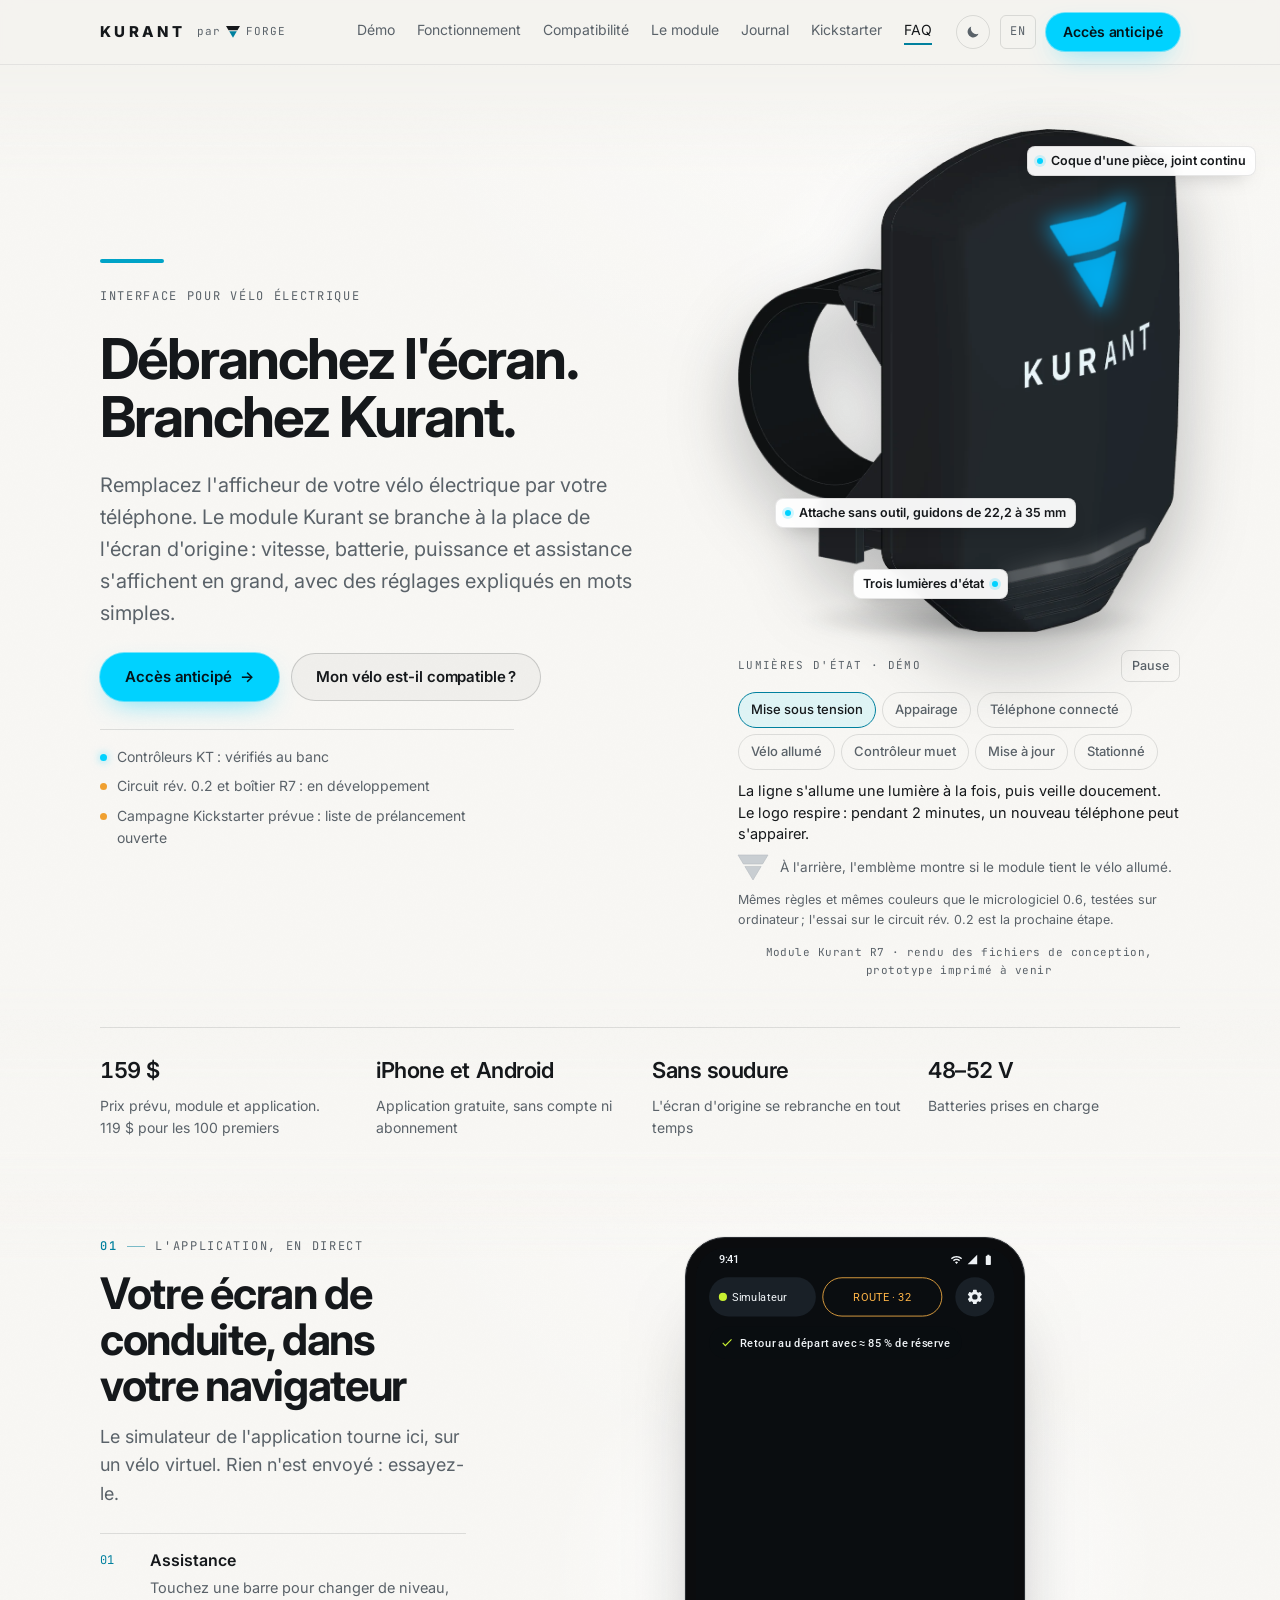
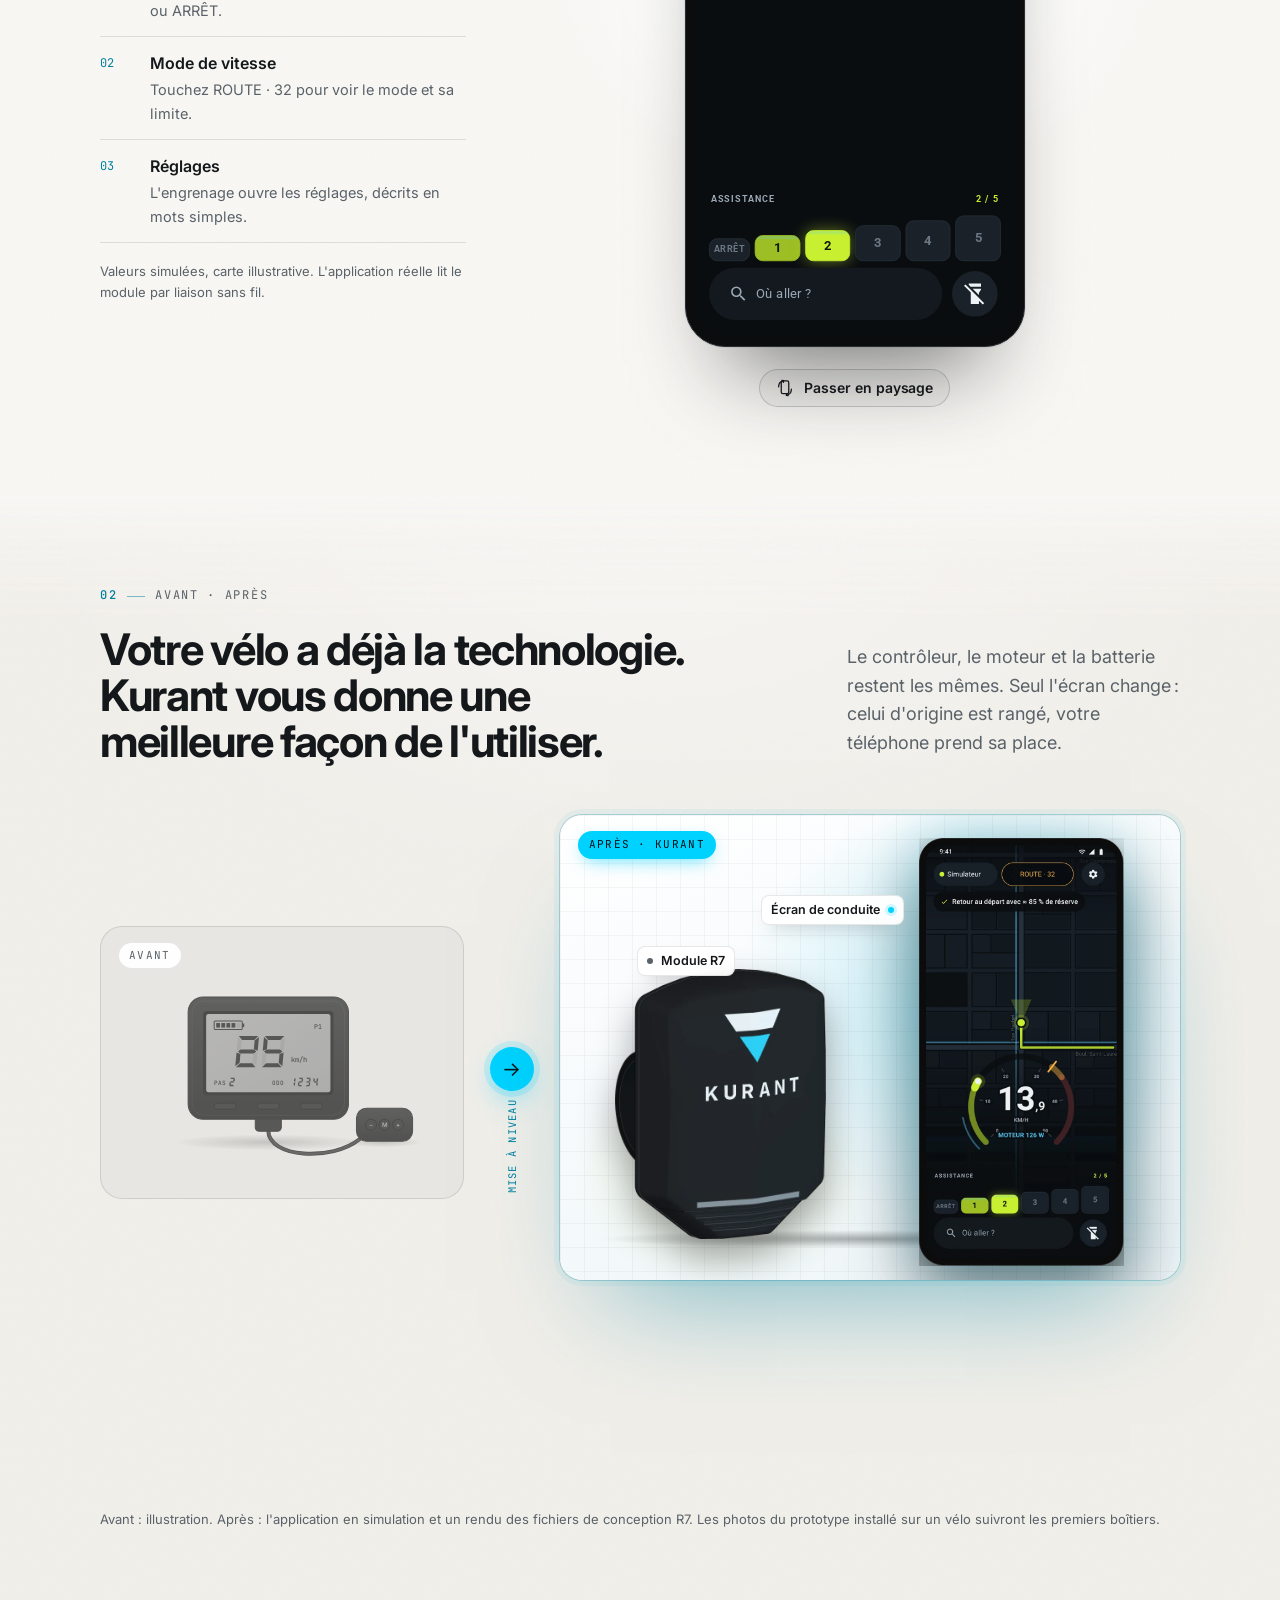
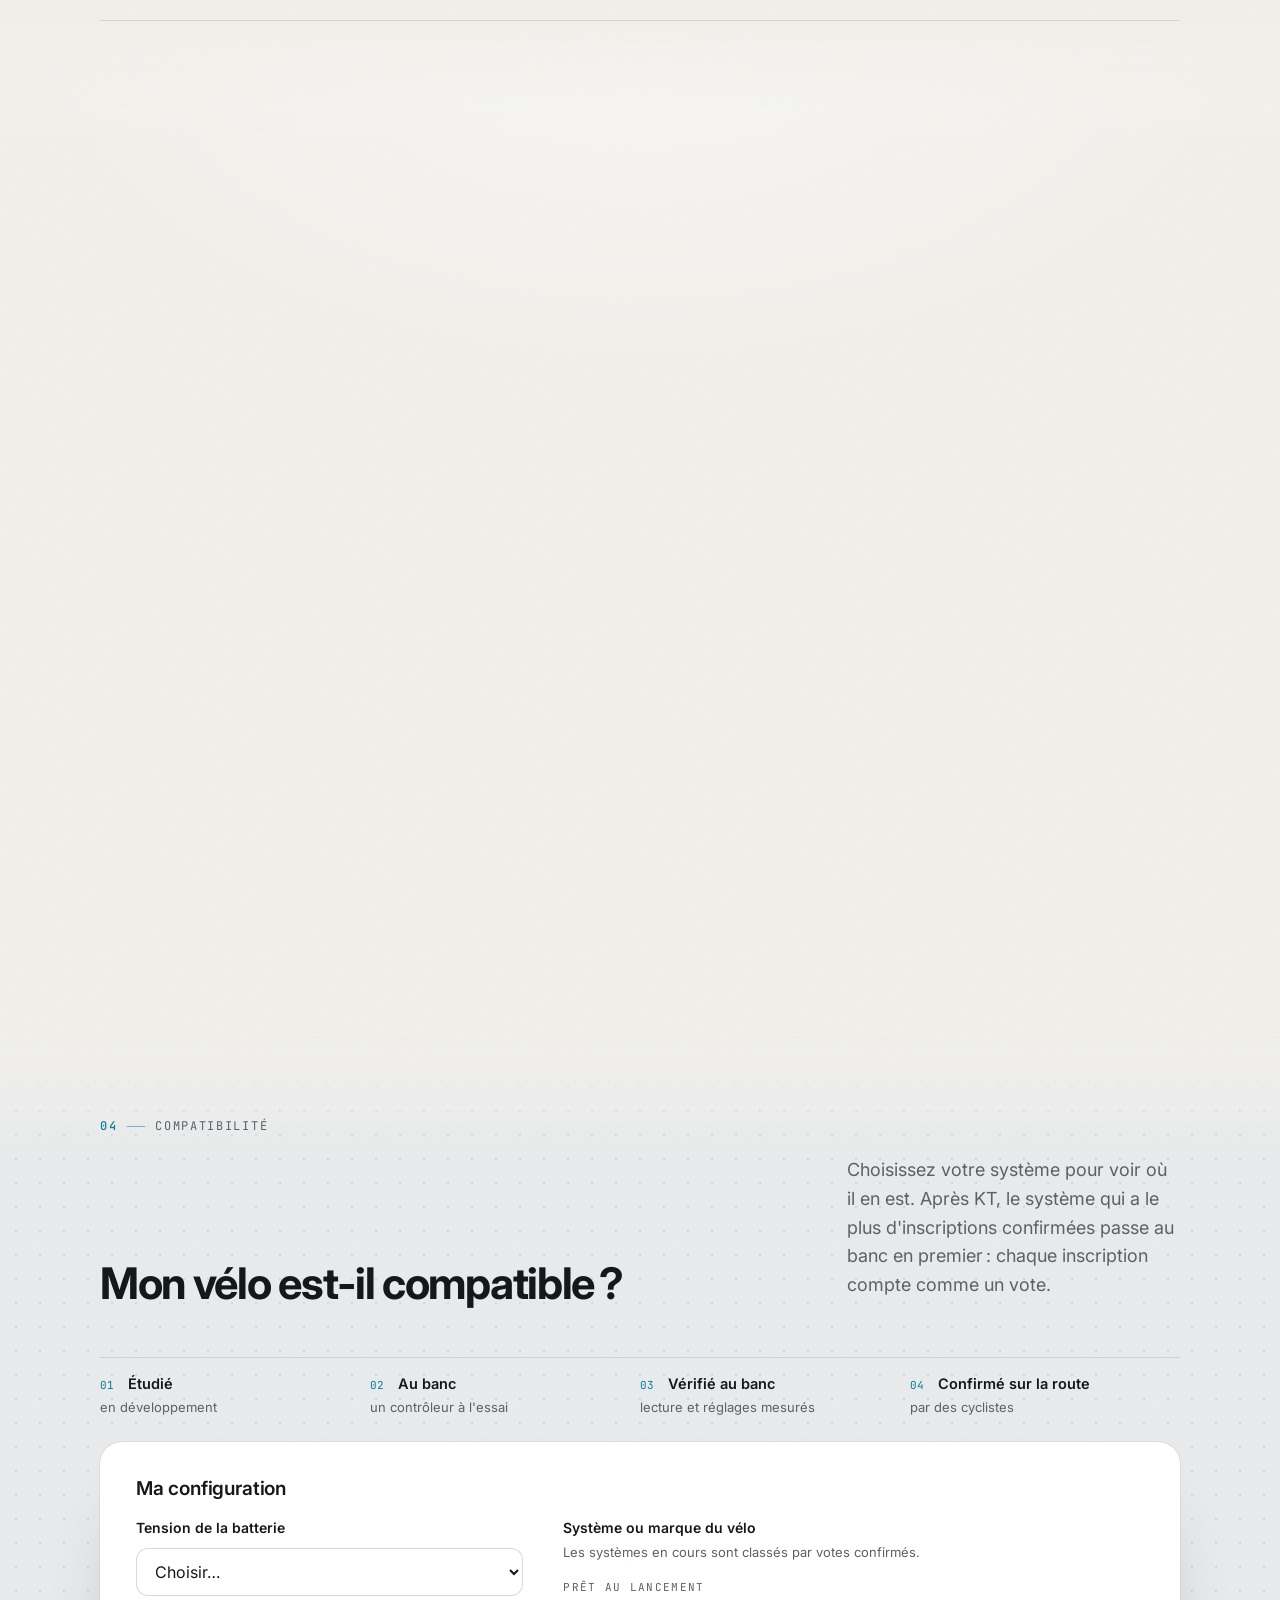
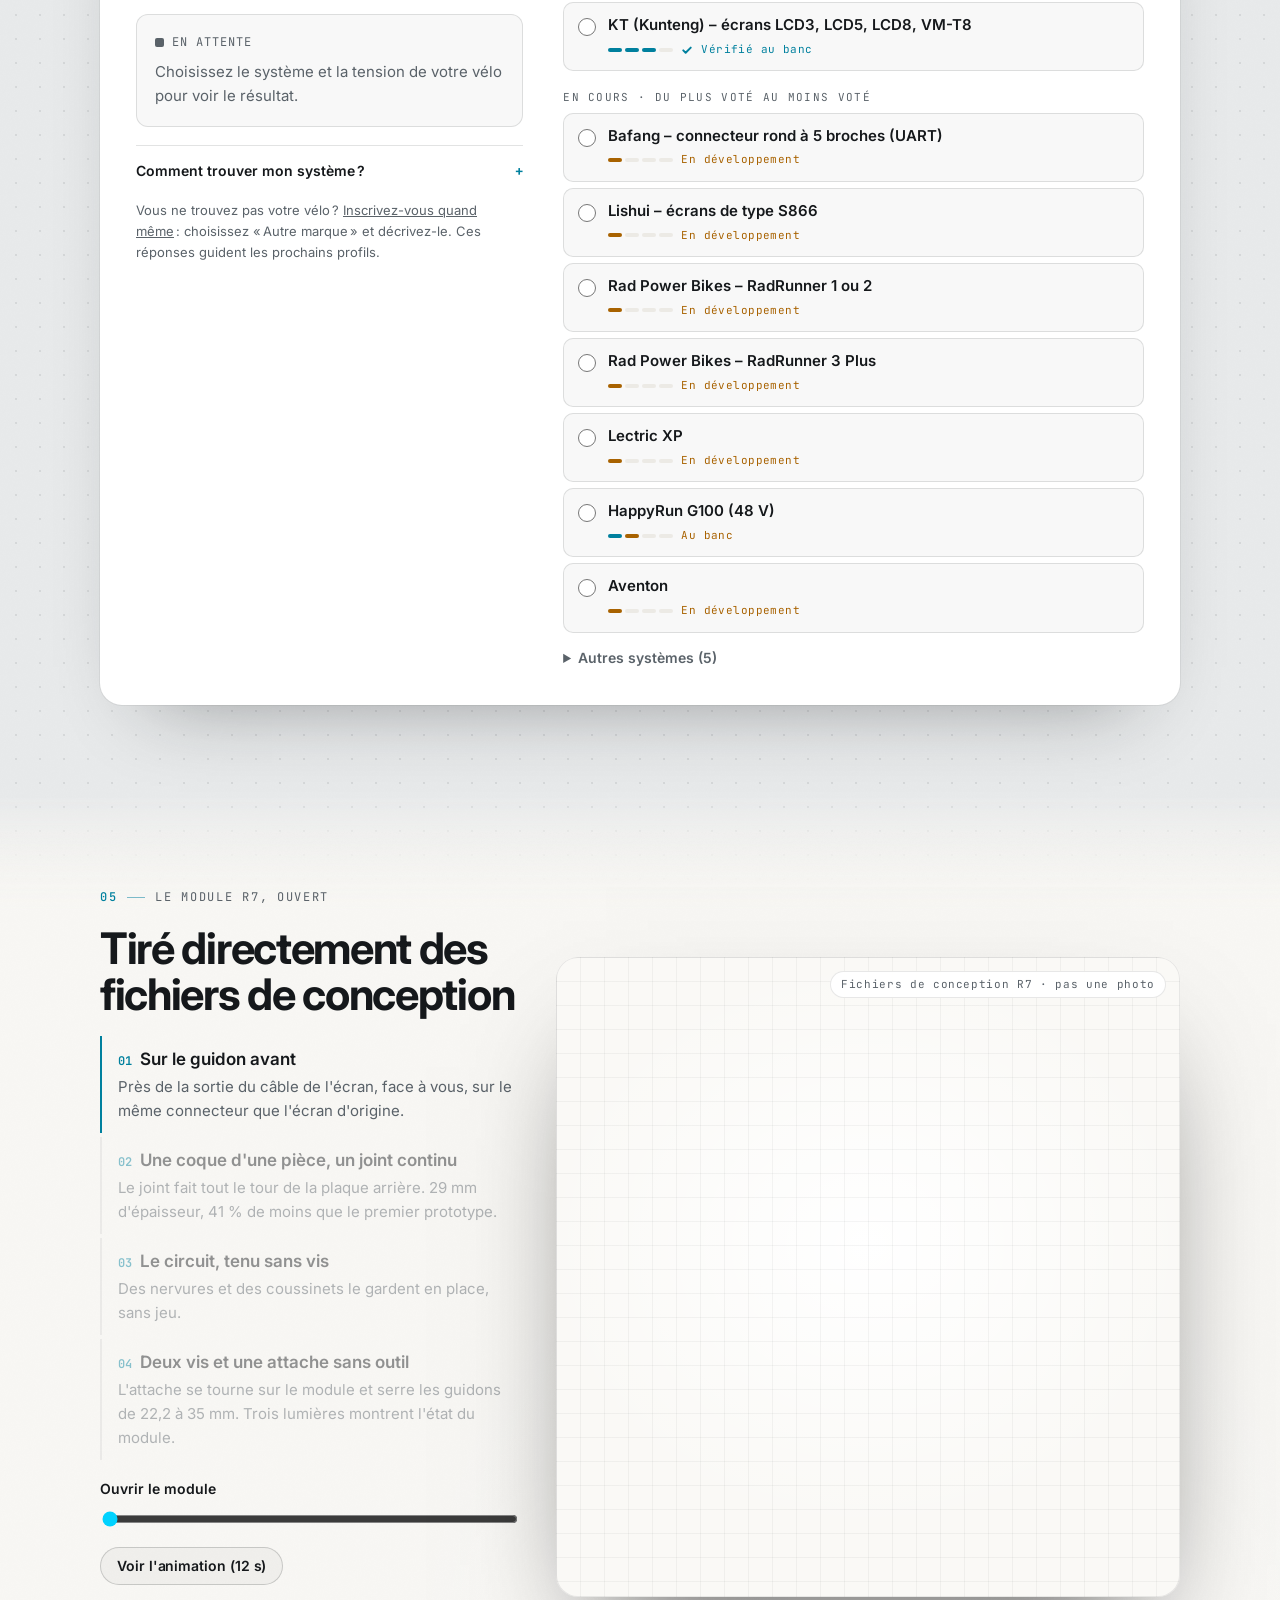
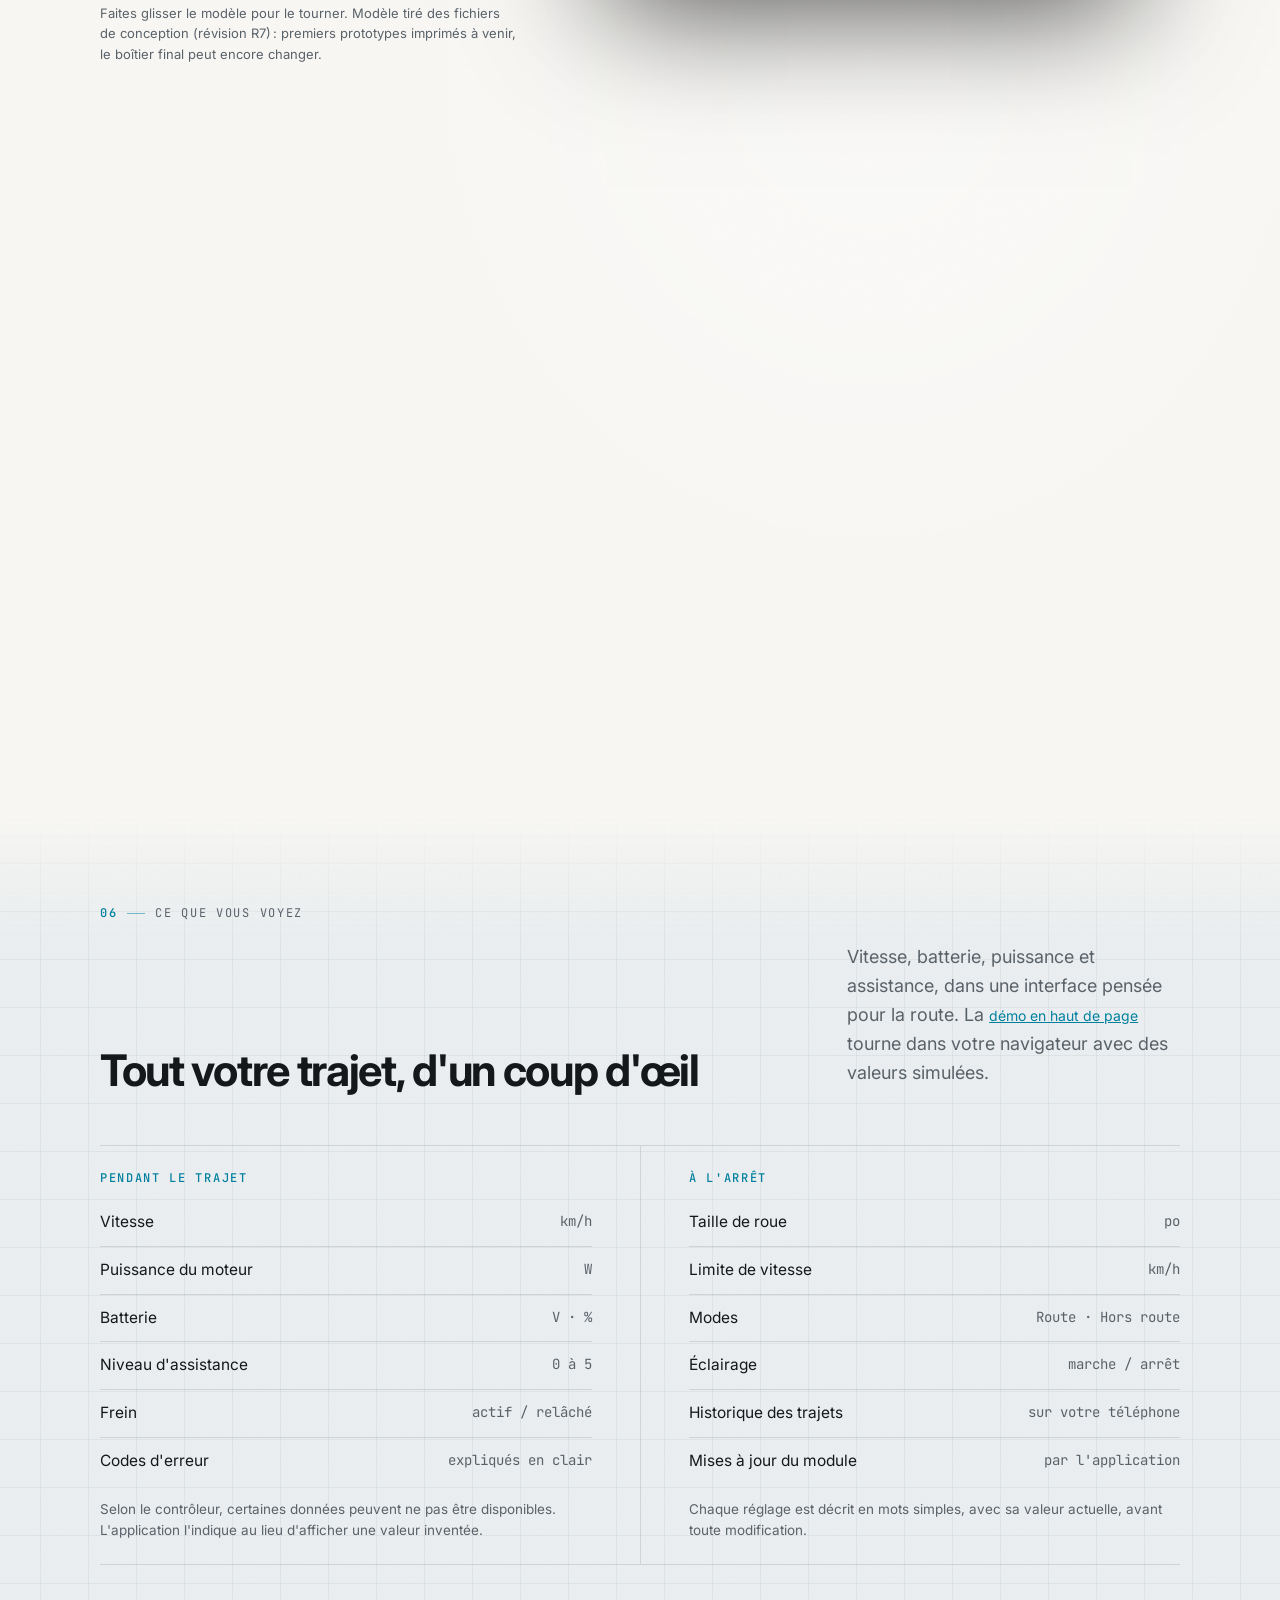
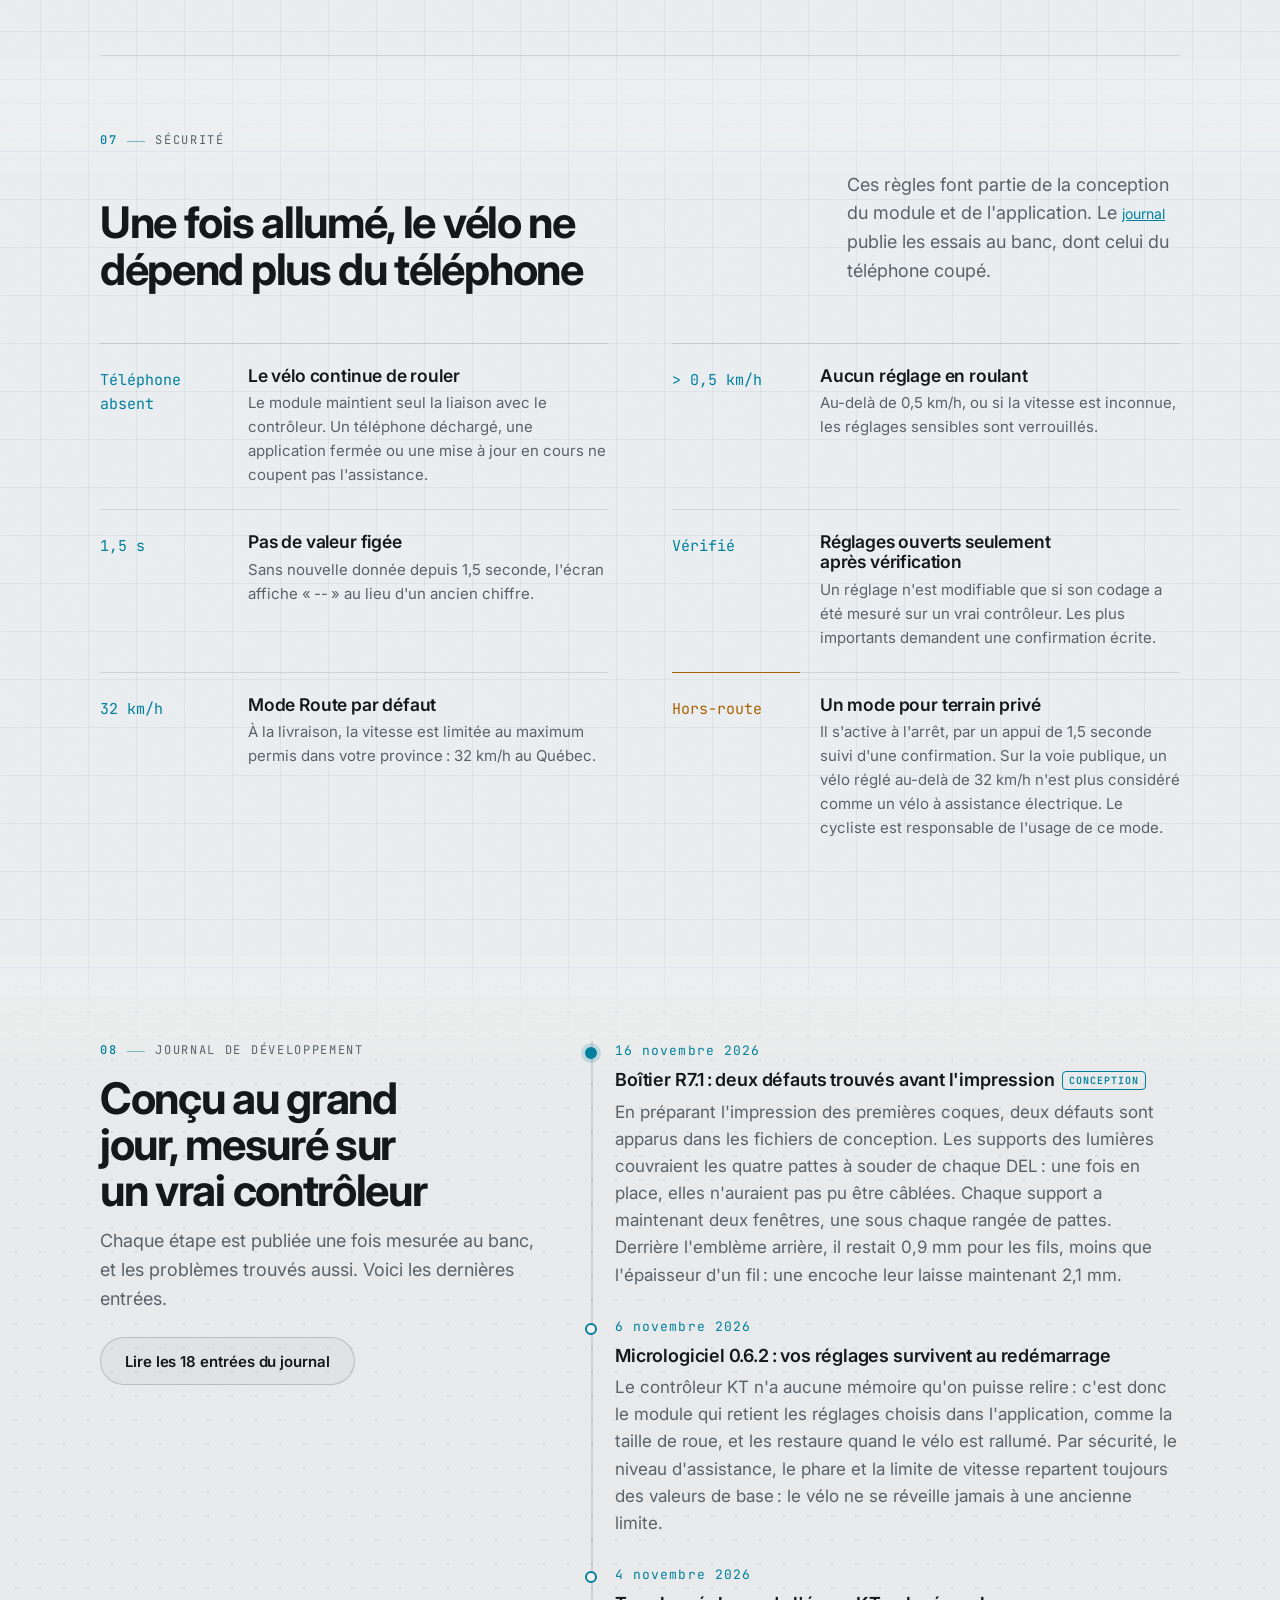
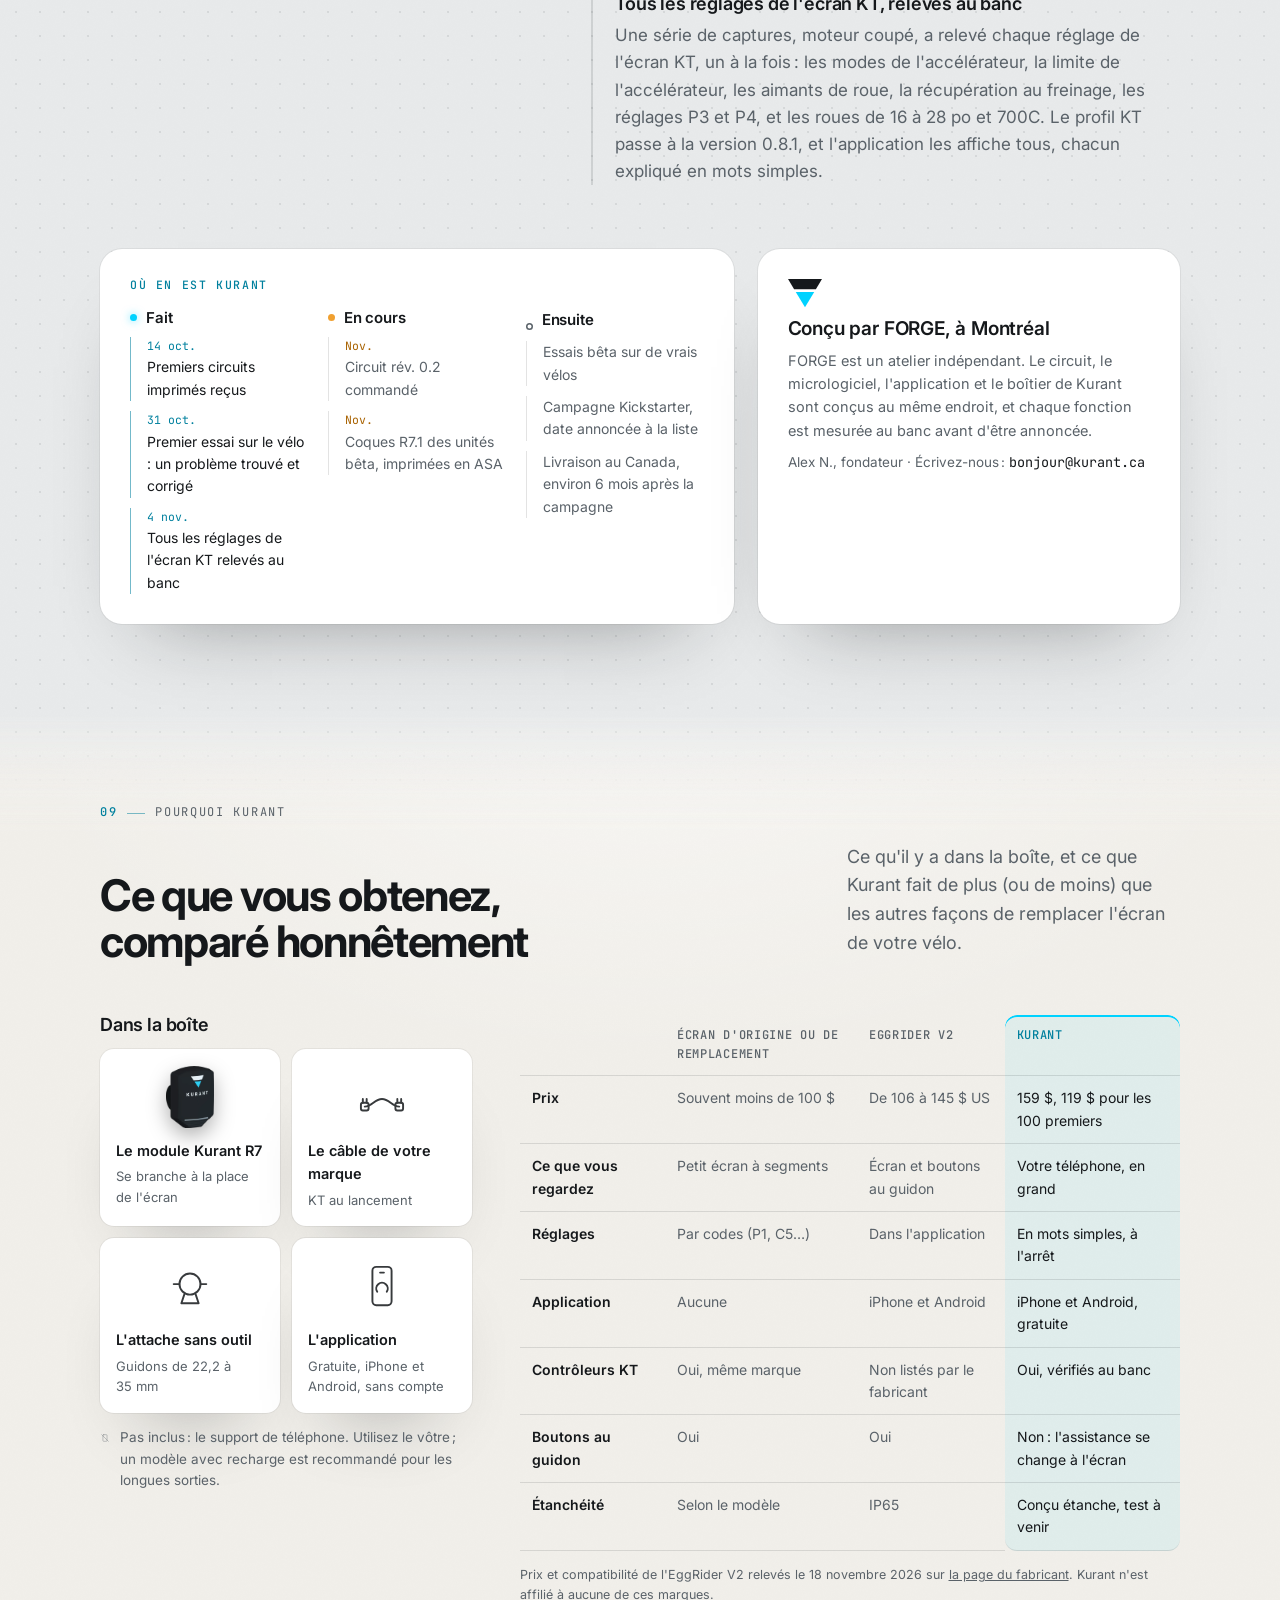
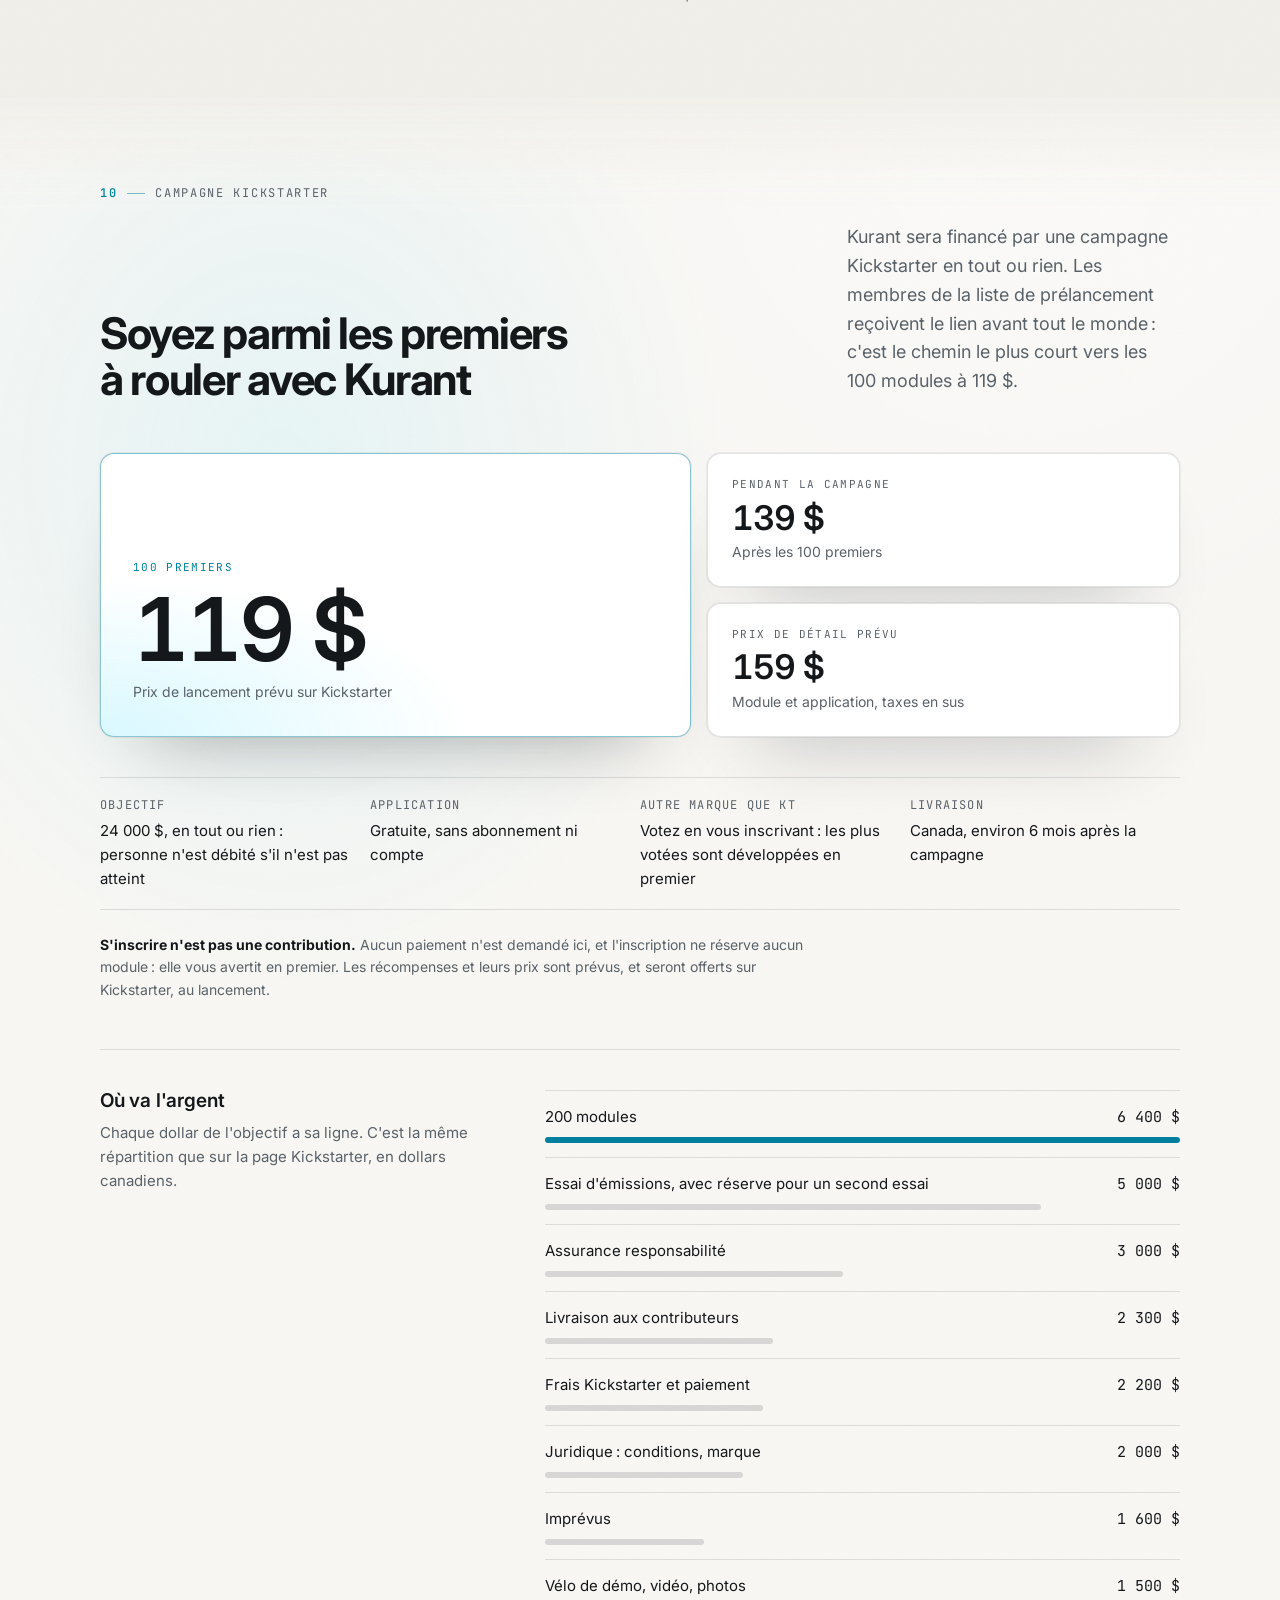
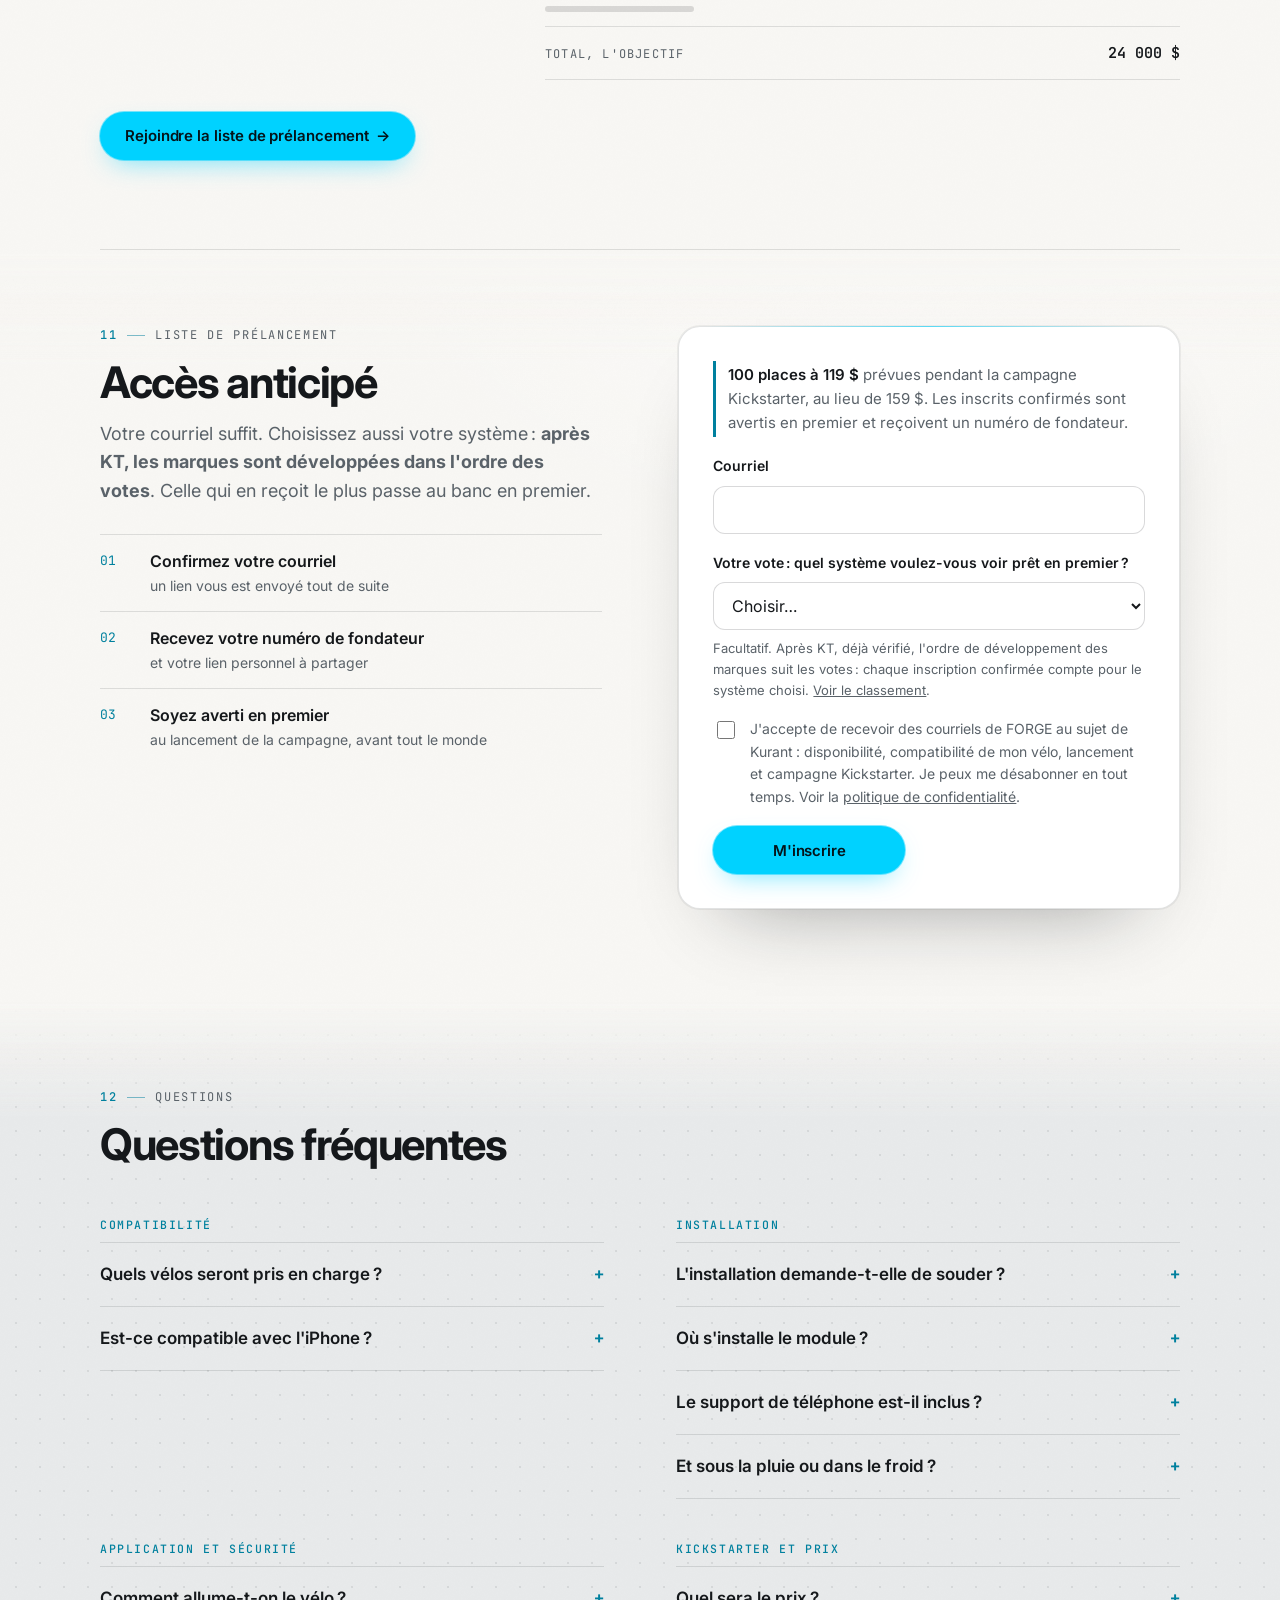
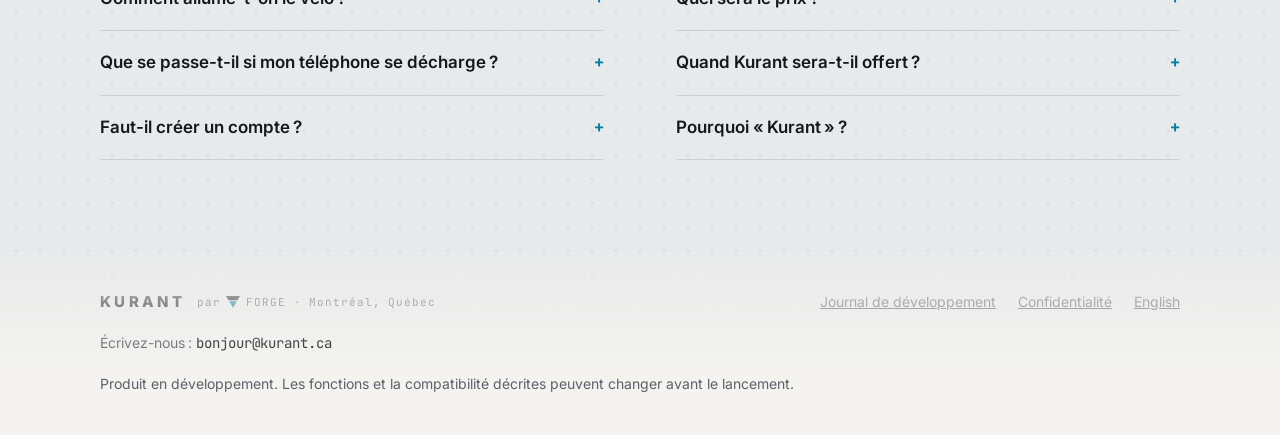
==== commit d12647cf: "comit" ====
--- a/index.html
+++ b/index.html
@@ -27,7 +27,7 @@
 <link rel="preconnect" href="https://fonts.gstatic.com" crossorigin>
 <script src="assets/theme.js?v=20261120"></script>
 <link rel="stylesheet" href="https://fonts.googleapis.com/css2?family=Inter:wght@400;500;600;700;800&amp;family=JetBrains+Mono:wght@400;500&amp;family=Roboto:wght@400;500;700&amp;display=swap">
-<link rel="stylesheet" href="assets/site.css?v=20261123">
+<link rel="stylesheet" href="assets/site.css?v=20261124">
 <link rel="stylesheet" href="assets/demo.css?v=20261121">
 <script type="application/ld+json">
 {
@@ -110,7 +110,14 @@
           <img class="hp-r7" src="assets/media/r7-render.webp" width="967" height="1100" alt="Le module Kurant R7, noir, avec son attache de guidon : rendu tiré des fichiers de conception" fetchpriority="high" decoding="async">
           <span class="hp-note flip-sm" style="--x:66%;--y:6%">Coque d'une pièce, joint continu</span>
           <span class="hp-note" style="--x:9%;--y:76%">Attache sans outil, guidons de 22,2 à 35 mm</span>
-          <span class="hp-note flip-sm" style="--x:72%;--y:86%">Trois lumières d'état</span>
+          <span class="hp-note left" style="--x:60.5%;--y:90%">Trois lumières d'état</span>
+        </div>
+        <div class="lights" data-lights hidden>
+          <div class="lights-head"><p class="lights-title">Lumières d'état · démo</p><button class="lights-pause" type="button" data-lights-pause aria-pressed="false">Pause</button></div>
+          <div class="lights-chips" data-lights-chips role="group" aria-label="Situations"></div>
+          <p class="lights-say" data-lights-say></p>
+          <div class="lights-back"><svg viewBox="0 0 100 84" aria-hidden="true" data-lights-back><path class="lb-bar" d="M0 0H100L82 30H18Z"/><path class="lb-tip" d="M22.8 38H77.2L50 83.3Z"/></svg><span>À l'arrière, l'emblème montre si le module tient le vélo allumé.</span></div>
+          <p class="lights-note">Mêmes règles et mêmes couleurs que le micrologiciel&nbsp;0.6, testées sur ordinateur&#8239;; l'essai sur le circuit rév.&nbsp;0.2 est la prochaine étape.</p>
         </div>
         <figcaption>Module Kurant R7 · rendu des fichiers de conception, prototype imprimé à venir</figcaption>
       </figure>
@@ -407,11 +414,11 @@
         <div class="road-cols">
           <div class="road-col road-done">
             <h3><span class="dot ok" aria-hidden="true"></span>Fait</h3>
-            <ul><li><time>10 oct.</time><span>Allumage, assistance et téléphone coupé : testés au banc</span></li><li><time>14 oct.</time><span>Premiers circuits imprimés reçus</span></li><li><time>31 oct.</time><span>Premier essai sur le vélo : un problème trouvé et corrigé</span></li></ul>
+            <ul><li><time>14 oct.</time><span>Premiers circuits imprimés reçus</span></li><li><time>31 oct.</time><span>Premier essai sur le vélo : un problème trouvé et corrigé</span></li><li><time>4 nov.</time><span>Tous les réglages de l'écran KT relevés au banc</span></li></ul>
           </div>
           <div class="road-col road-now">
             <h3><span class="dot now" aria-hidden="true"></span>En cours</h3>
-            <ul><li><time>Nov.</time><span>Circuit rév. 0.2 commandé</span></li><li><time>Nov.</time><span>Boîtiers R7 des unités bêta</span></li></ul>
+            <ul><li><time>Nov.</time><span>Circuit rév. 0.2 commandé</span></li><li><time>Nov.</time><span>Coques R7.1 des unités bêta, imprimées en ASA</span></li></ul>
           </div>
           <div class="road-col road-next">
             <h3><span class="dot next" aria-hidden="true"></span>Ensuite</h3>
@@ -667,6 +674,7 @@
 <script src="assets/demo.js?v=20261121" defer></script>
 <script src="assets/campaign.js?v=20261016" defer></script>
 <script src="assets/journal.js?v=20261031" defer></script>
+<script src="assets/lights.js?v=20261124" defer></script>
 <script src="assets/module3d.js?v=20261024" type="module"></script>
 </body>
 </html>
--- a/assets/site.css
+++ b/assets/site.css
@@ -1100,3 +1100,45 @@
 
 /* Sign-up: live vote ranking */
 .vote-rank { font-size: 13px; color: var(--cyan); margin-top: 2px; }
+
+
+/* ============================ Status lights on the hero module ============================
+   assets/lights.js drives the R7's eight LEDs with the firmware's own rules. Each lens is a mask
+   cut from the render (assets/media/lights/), so the light stays inside the real lens shape:
+   smoked plastic when dark, the LED colour plus a soft bloom when lit. */
+.hp-unit { position: relative; transition: transform .8s var(--ease); }
+.hero-product:hover .hp-unit { transform: translateY(-4px); }
+.hp-unit .hp-r7, .hero-product:hover .hp-unit .hp-r7 { transform: none; }
+.lt { position: absolute; inset: 0; pointer-events: none; }
+.lt i { position: absolute; display: block; -webkit-mask-size: 100% 100%; mask-size: 100% 100%; -webkit-mask-repeat: no-repeat; mask-repeat: no-repeat; }
+.lt-smoke { background: #14181B; opacity: .82; }
+.lt-led { opacity: 0; }
+.lt-bloom { position: absolute; inset: 0; filter: blur(10px); mix-blend-mode: screen; }
+.lt-bloom .lt-led { transform: scale(1.12); }
+.lights { width: min(100%, 470px); display: grid; gap: 10px; margin-top: 4px; }
+.lights-head { display: flex; align-items: center; justify-content: space-between; gap: 12px; }
+.lights-title { margin: 0; font-family: var(--mono); font-size: 11px; letter-spacing: .12em; text-transform: uppercase; color: var(--mute); }
+.lights-pause { font: 500 12.5px/1 var(--sans); color: var(--mute); background: none; border: 1px solid var(--line); border-radius: 8px; padding: 7px 10px; cursor: pointer; min-height: 32px; }
+.lights-pause:hover { color: var(--fg); }
+.lights-chips { display: flex; flex-wrap: wrap; gap: 6px; }
+.lc { font: 500 13px/1 var(--sans); color: var(--mute); background: transparent; border: 1px solid var(--line); border-radius: 999px; padding: 9px 12px; min-height: 36px; cursor: pointer; transition: color .2s, border-color .2s, background-color .2s; }
+.lc:hover { color: var(--fg); }
+.lc[aria-pressed="true"] { color: var(--fg); border-color: var(--cyan); background: rgba(0, 210, 255, .10); }
+.lights-say { margin: 0; font-size: 14.5px; line-height: 1.5; color: var(--fg); min-height: 4.5em; }
+.lights-back { display: flex; align-items: center; gap: 12px; font-size: 13.5px; color: var(--mute); }
+.lights-back svg { width: 30px; height: auto; flex: none; overflow: visible; }
+.lights-back path { fill: #2A2F34; stroke: #3A4046; stroke-width: 2; transition: none; }
+.lights-back path.on { stroke: none; filter: drop-shadow(0 0 5px currentColor); }
+.lights-back .lb-bar.on { color: rgba(255, 255, 255, .8); }
+.lights-back .lb-tip.on { color: rgba(0, 60, 255, .9); }
+.lights-note { margin: 0; font-size: 12.5px; color: var(--mute); }
+[data-theme="light"] .lights-back path { fill: #C9CED2; stroke: #B5BBC0; }
+[data-theme="light"] .lt-bloom { mix-blend-mode: normal; opacity: .7; }
+@media (max-width: 860px) {
+  .lights { width: min(100%, 520px); justify-self: center; }
+}
+@media (prefers-reduced-motion: reduce) {
+  .hero-product:hover .hp-unit { transform: none; }
+  .lc { transition: none; }
+}
+[data-theme="light"] .lights-back .lb-bar.on { stroke: #9AA3A9; stroke-width: 2; }
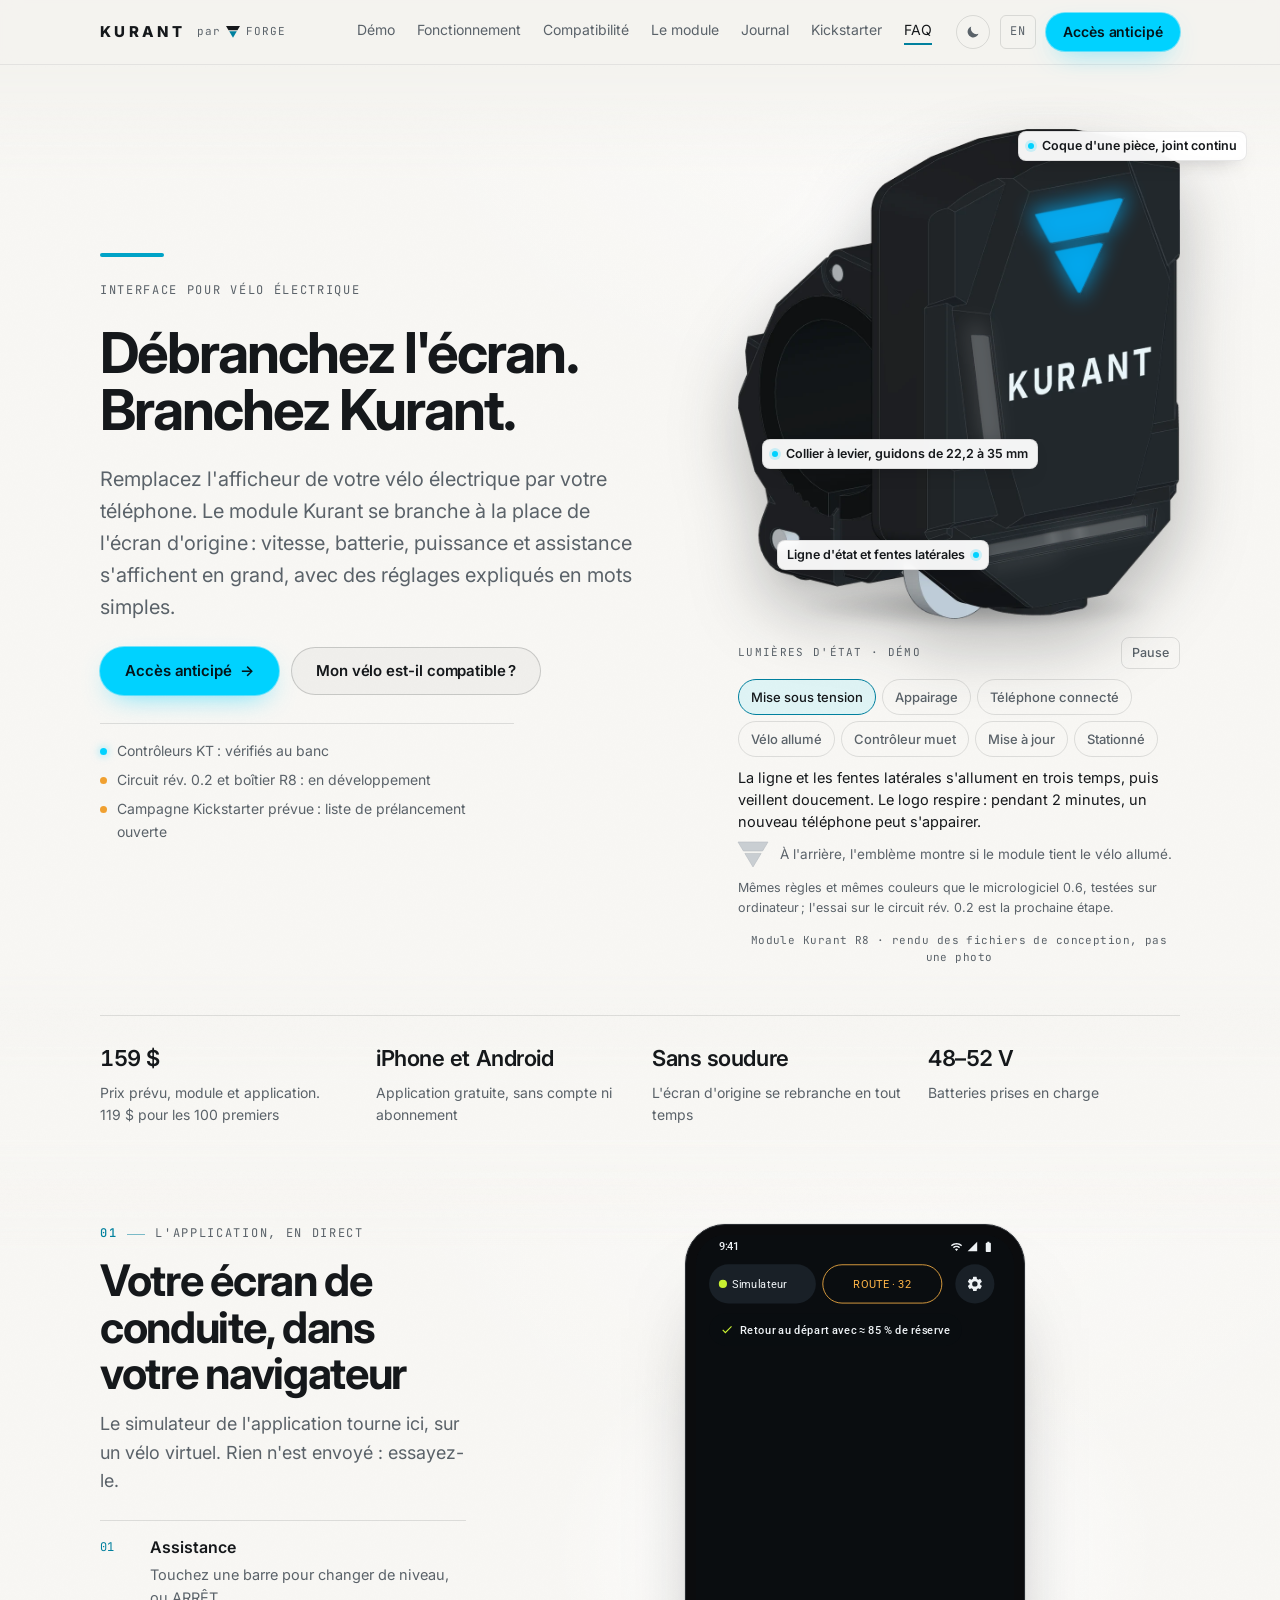
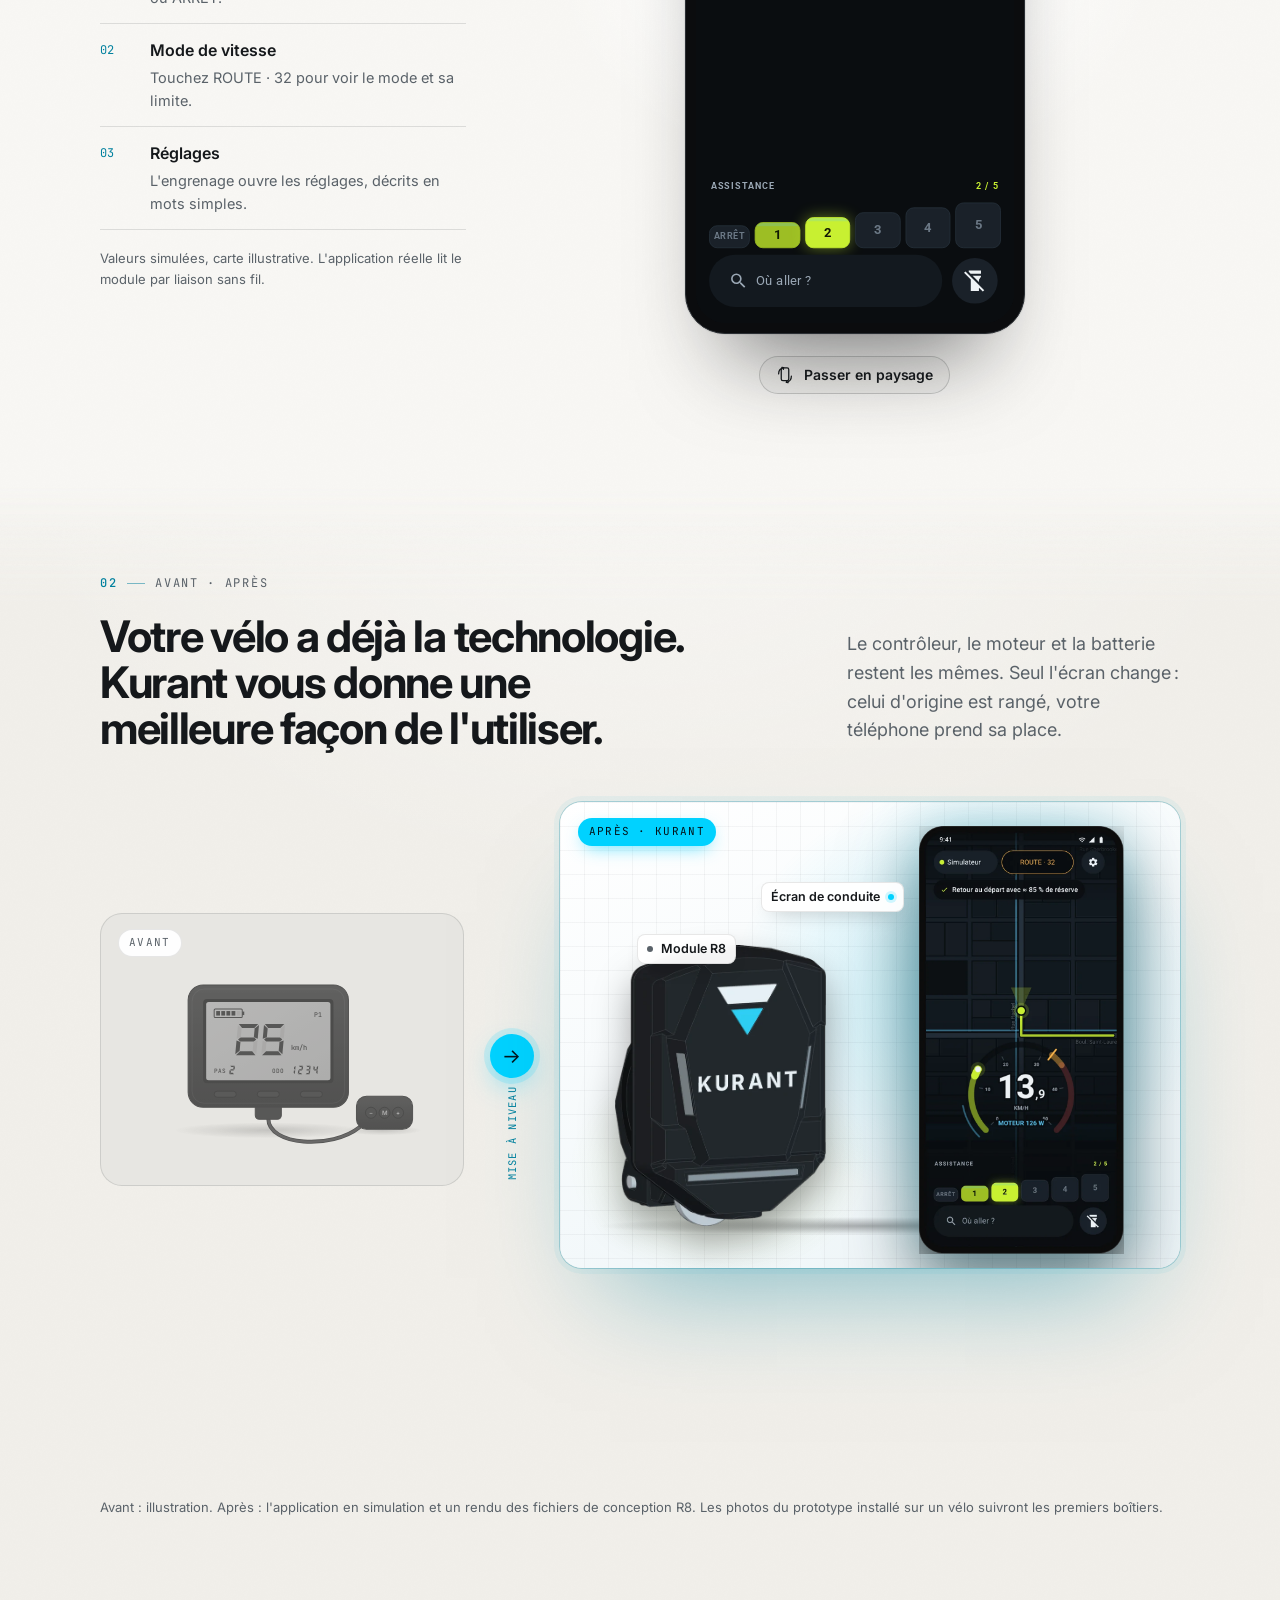
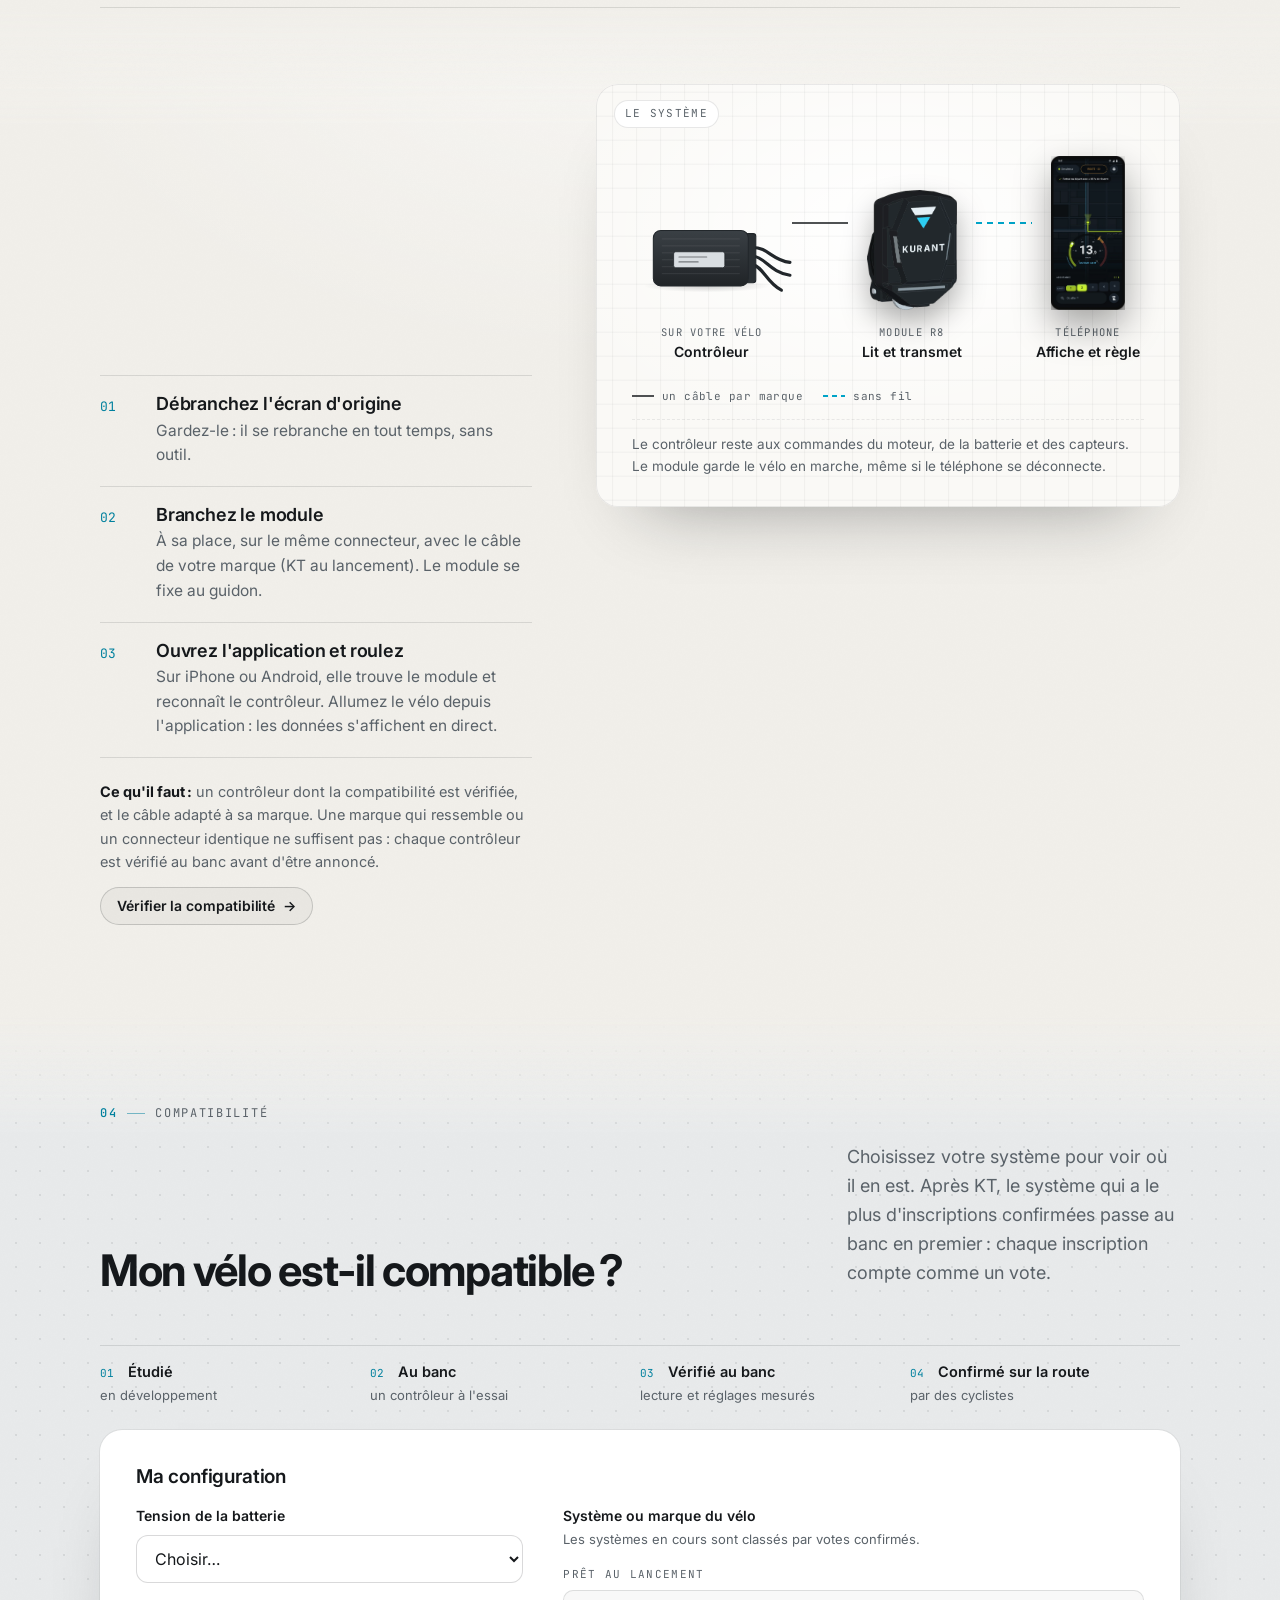
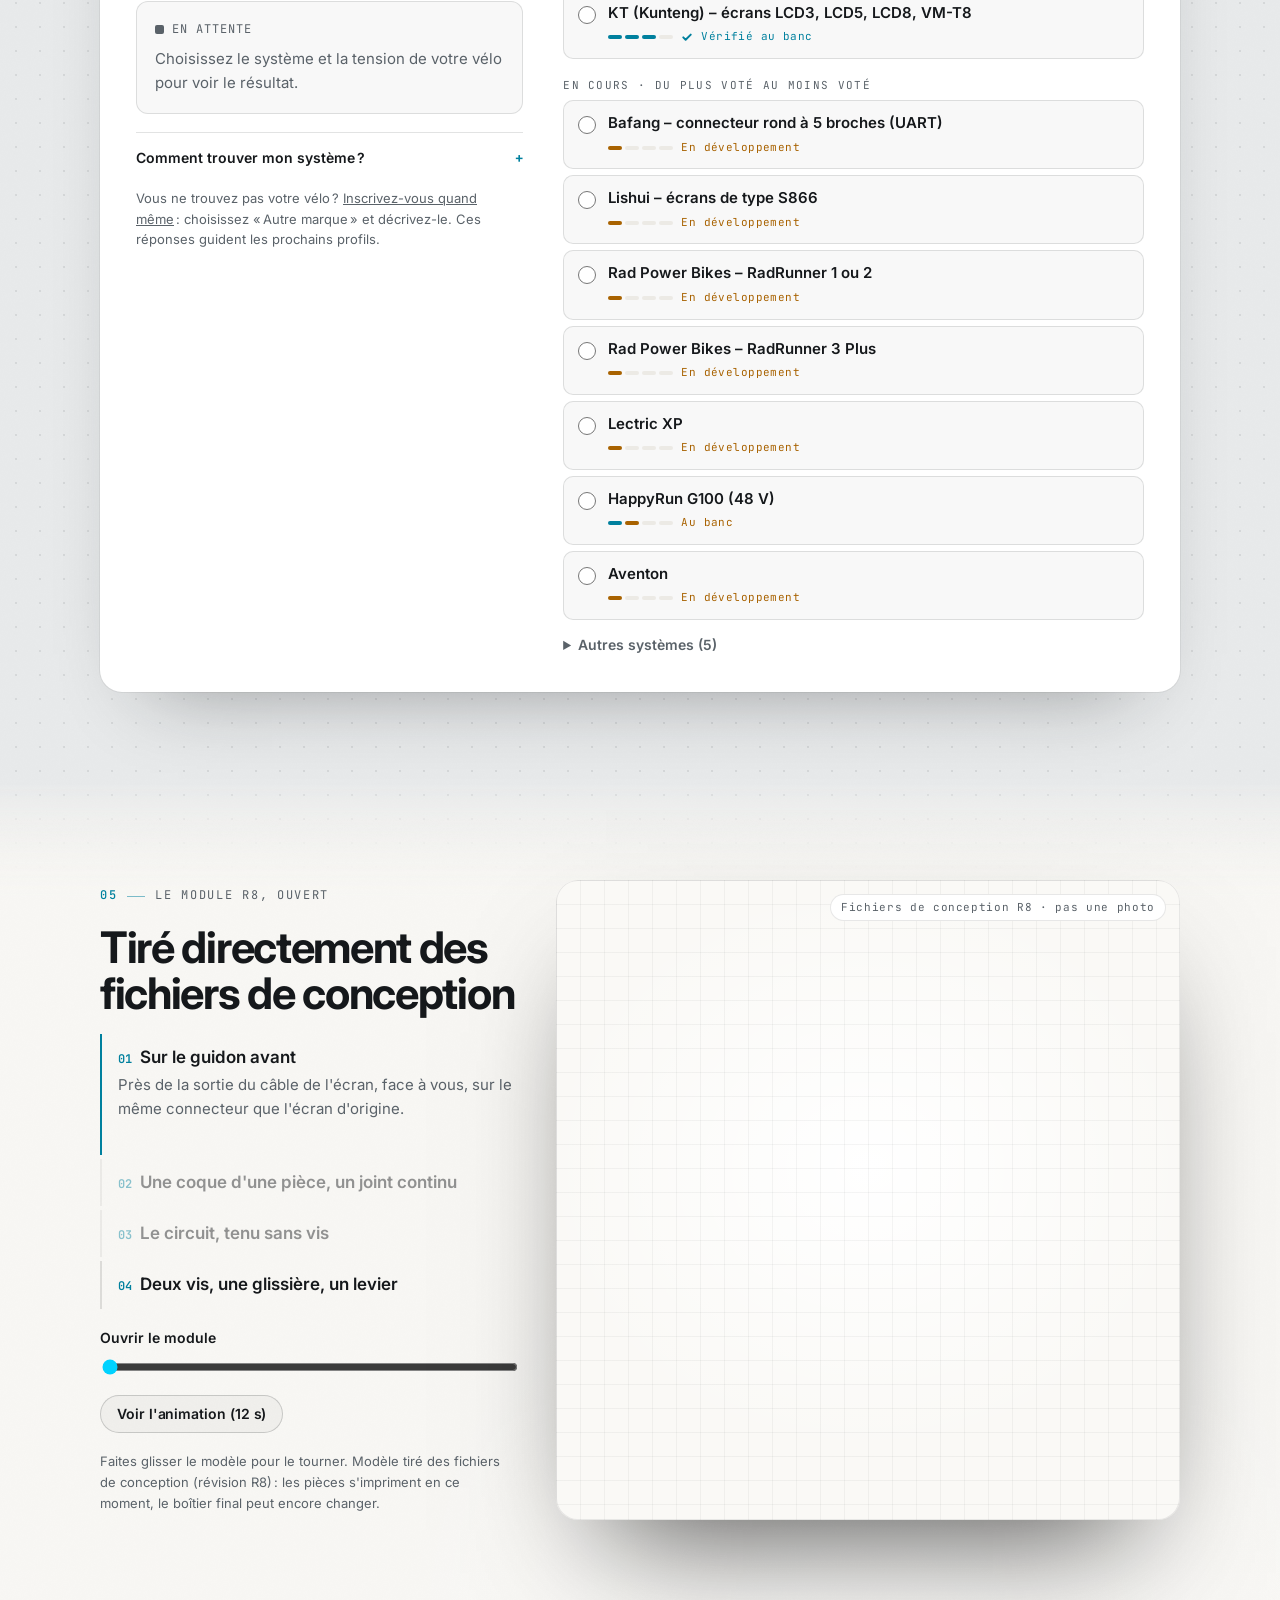
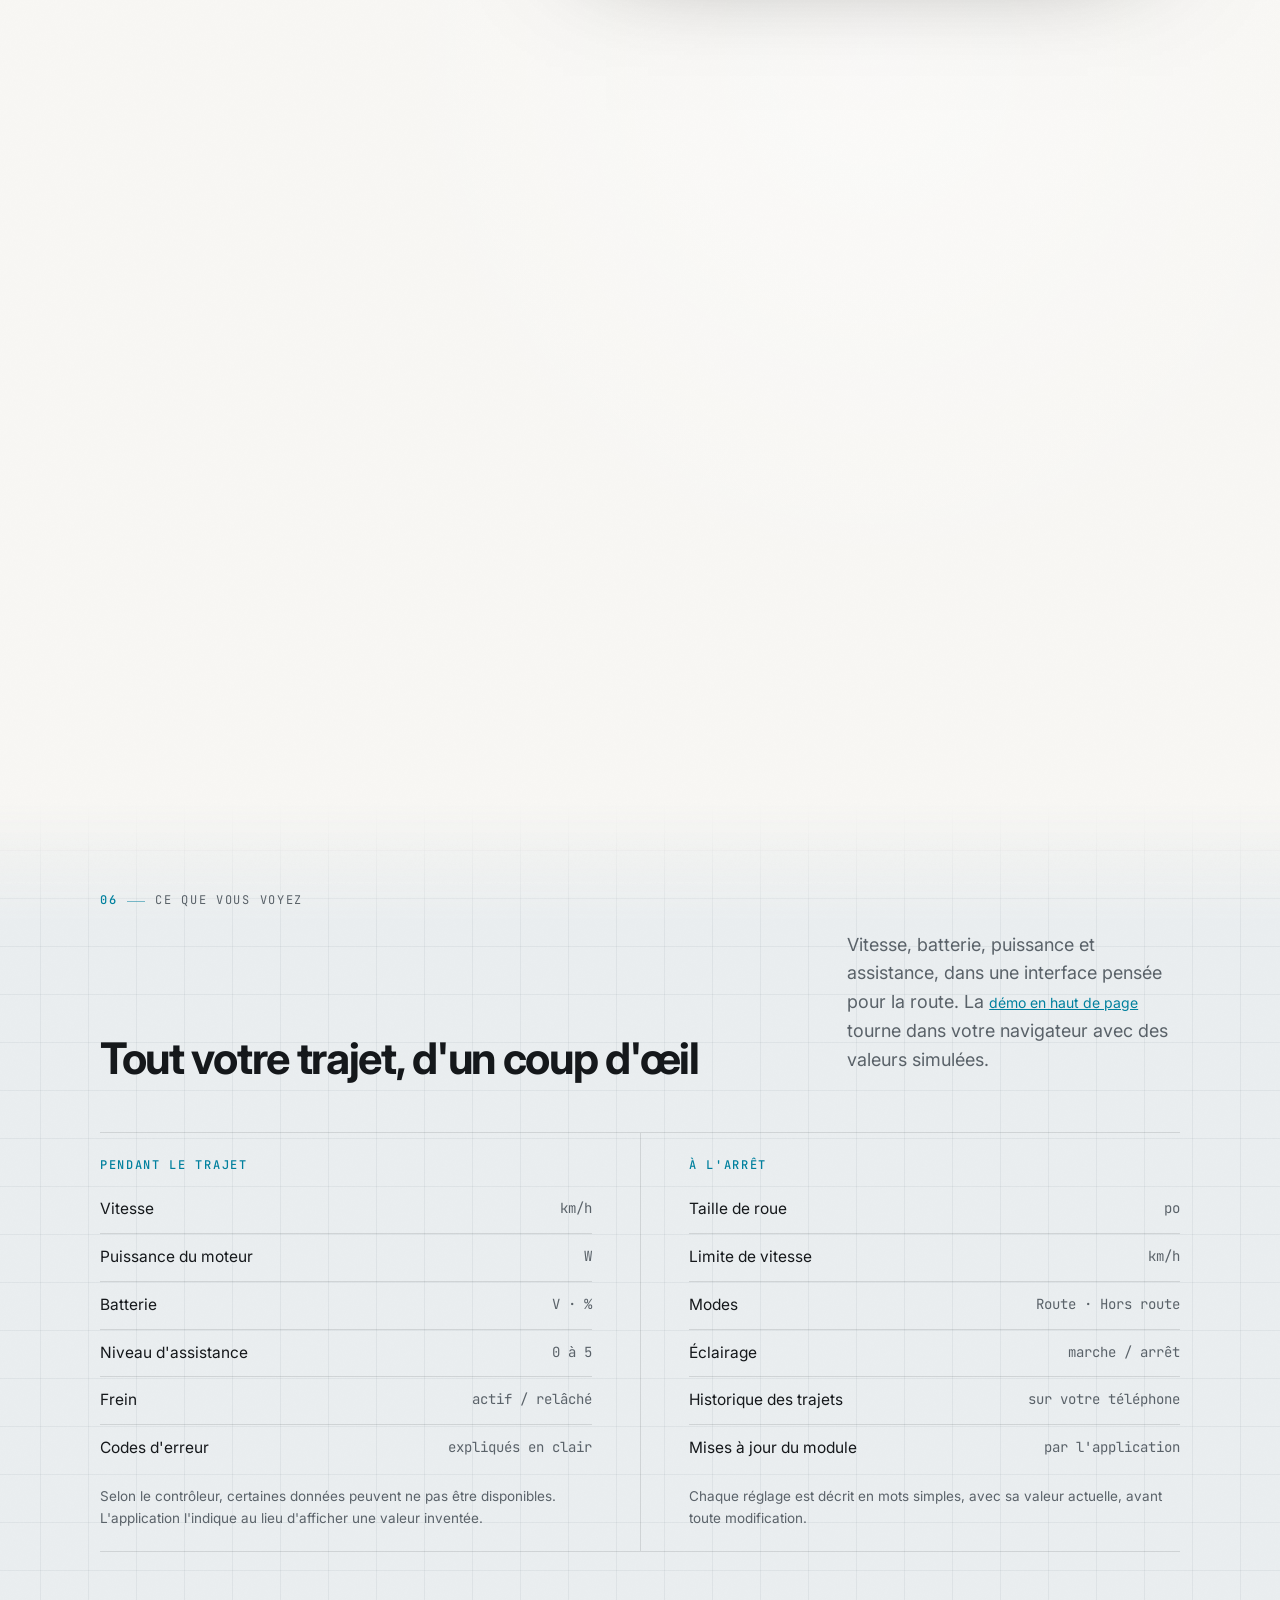
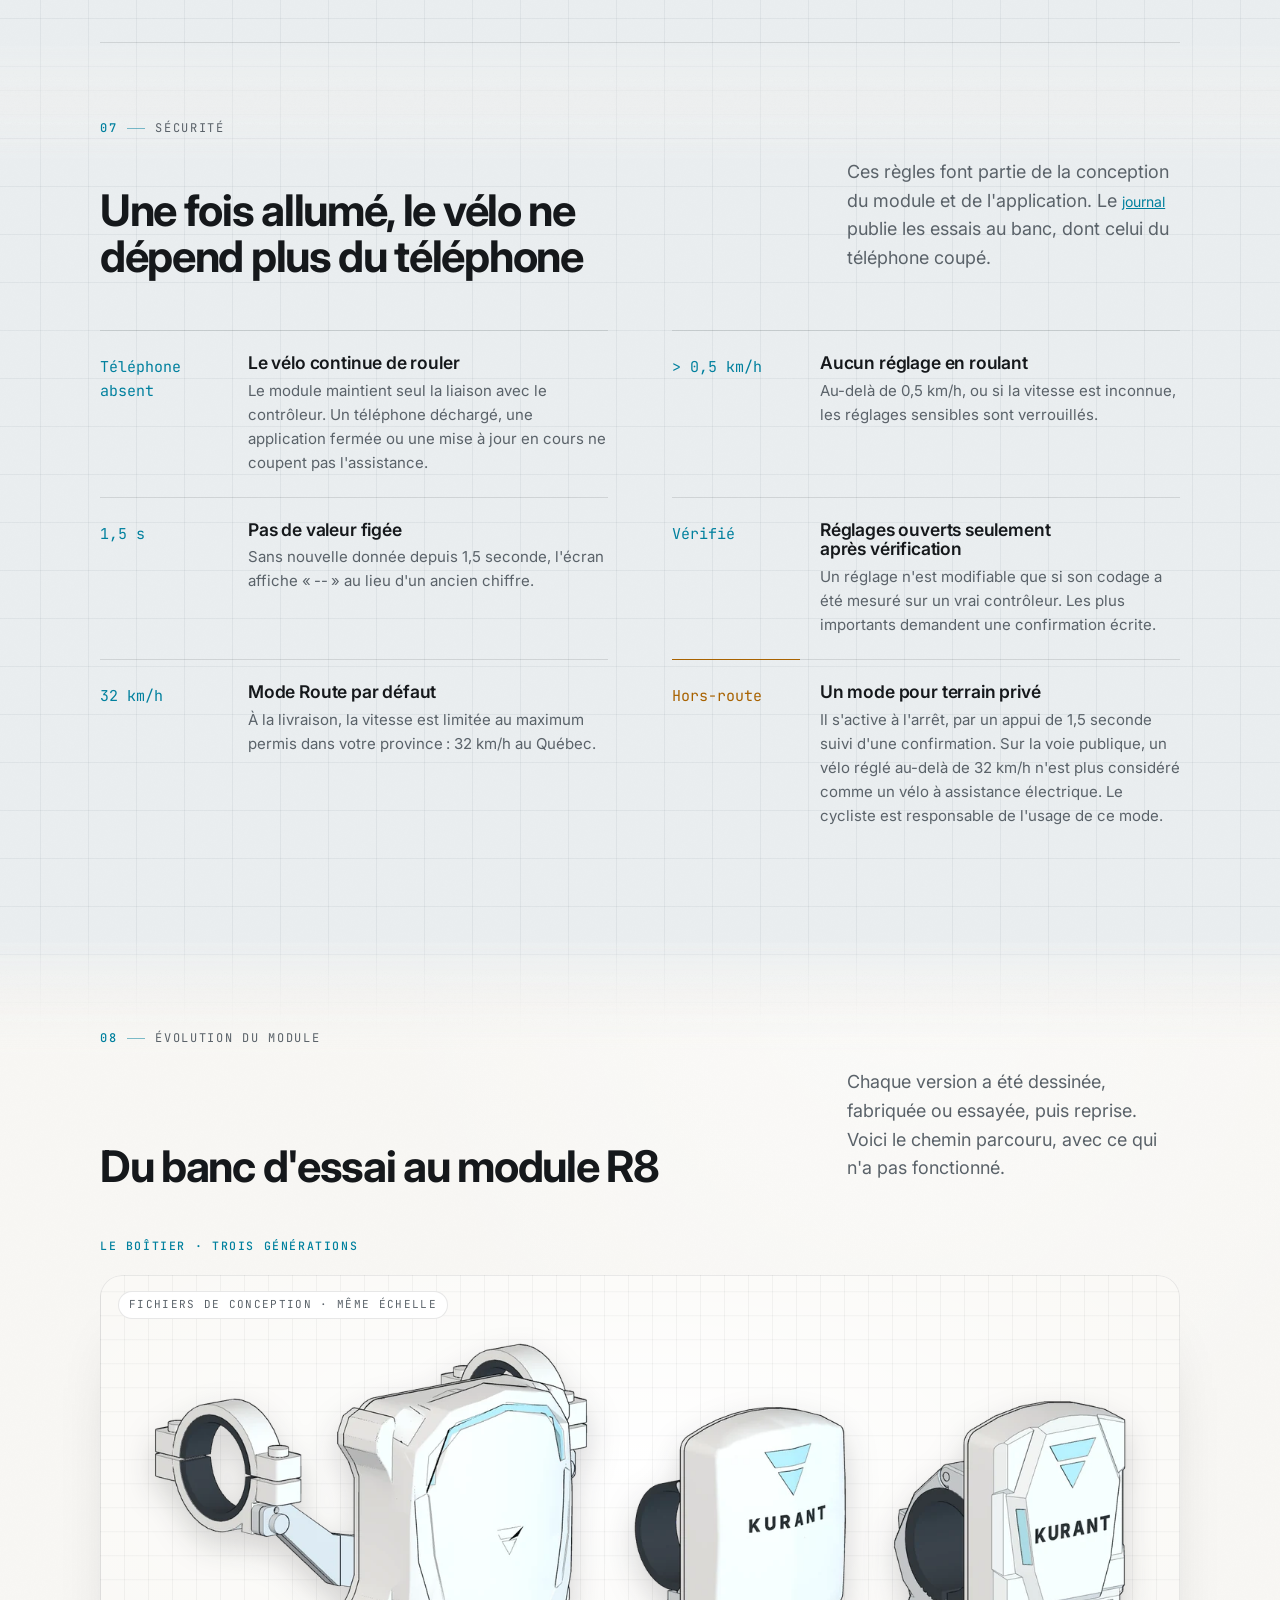
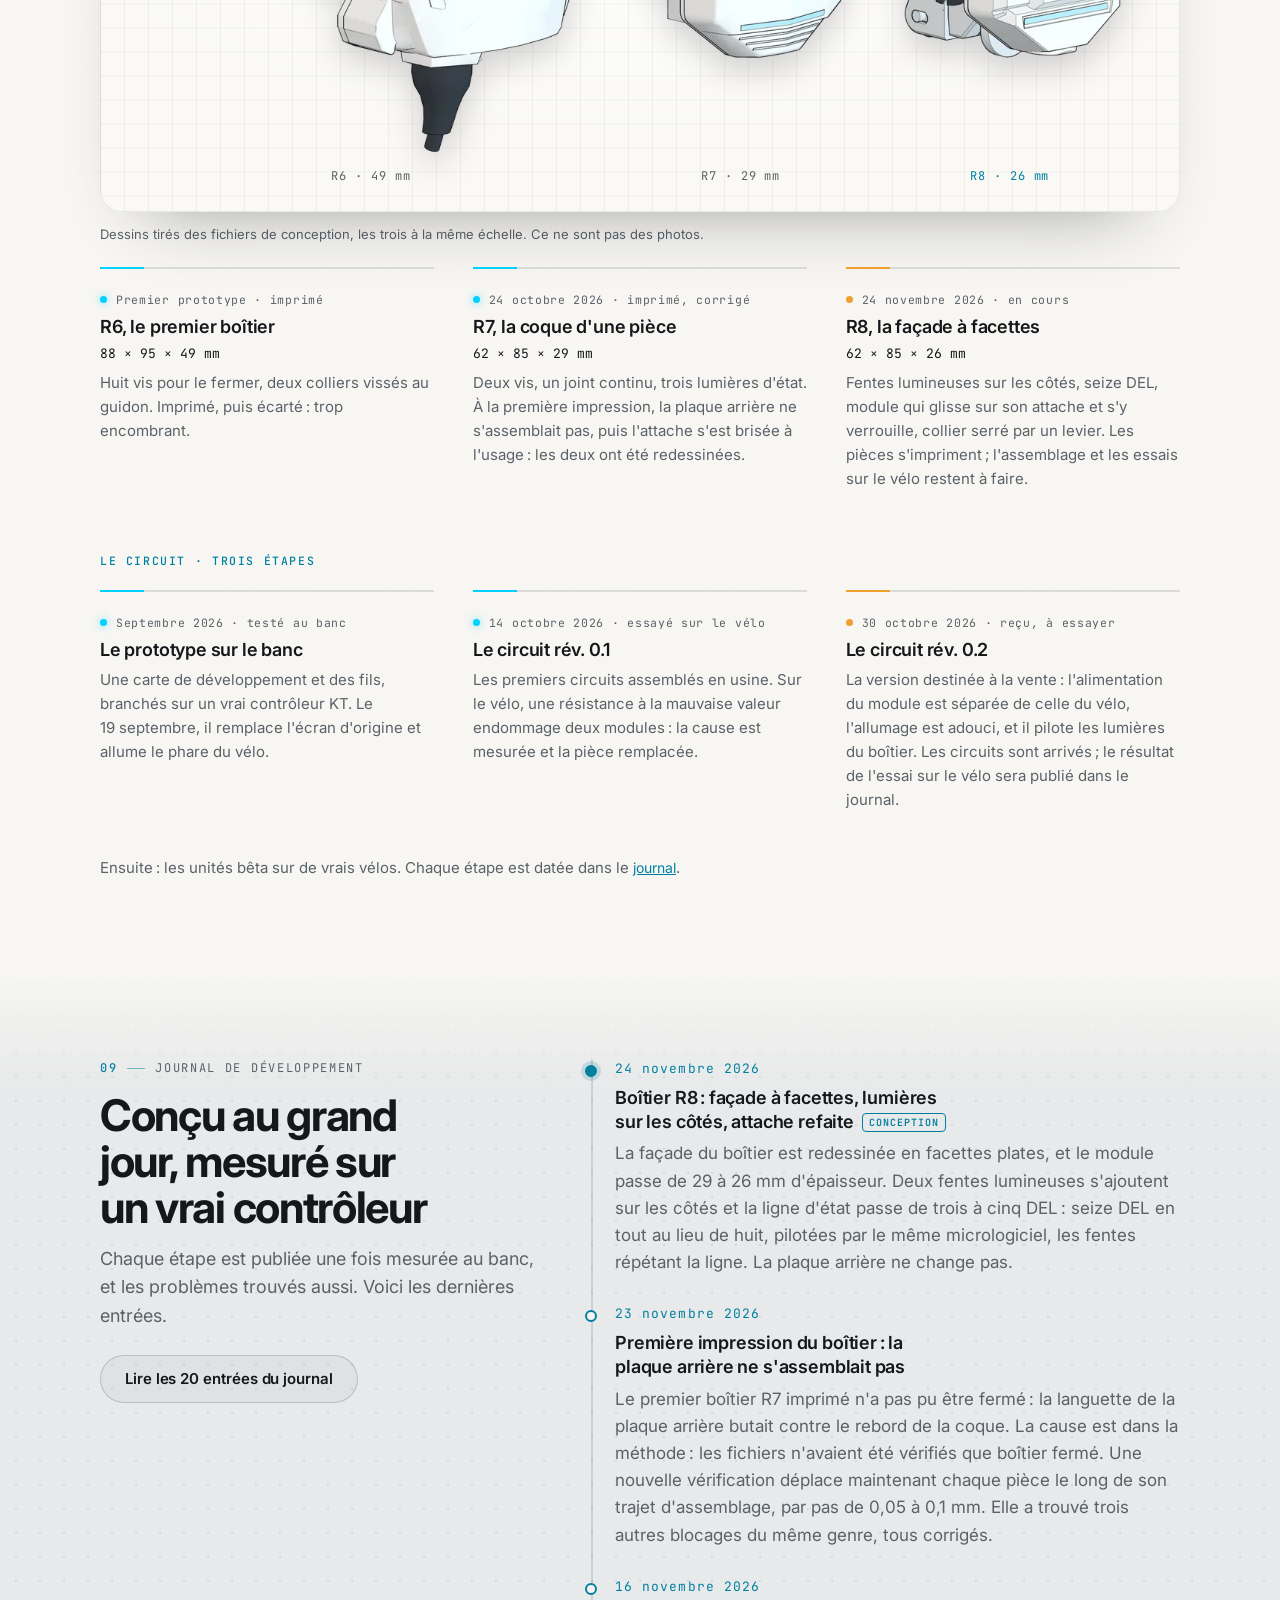
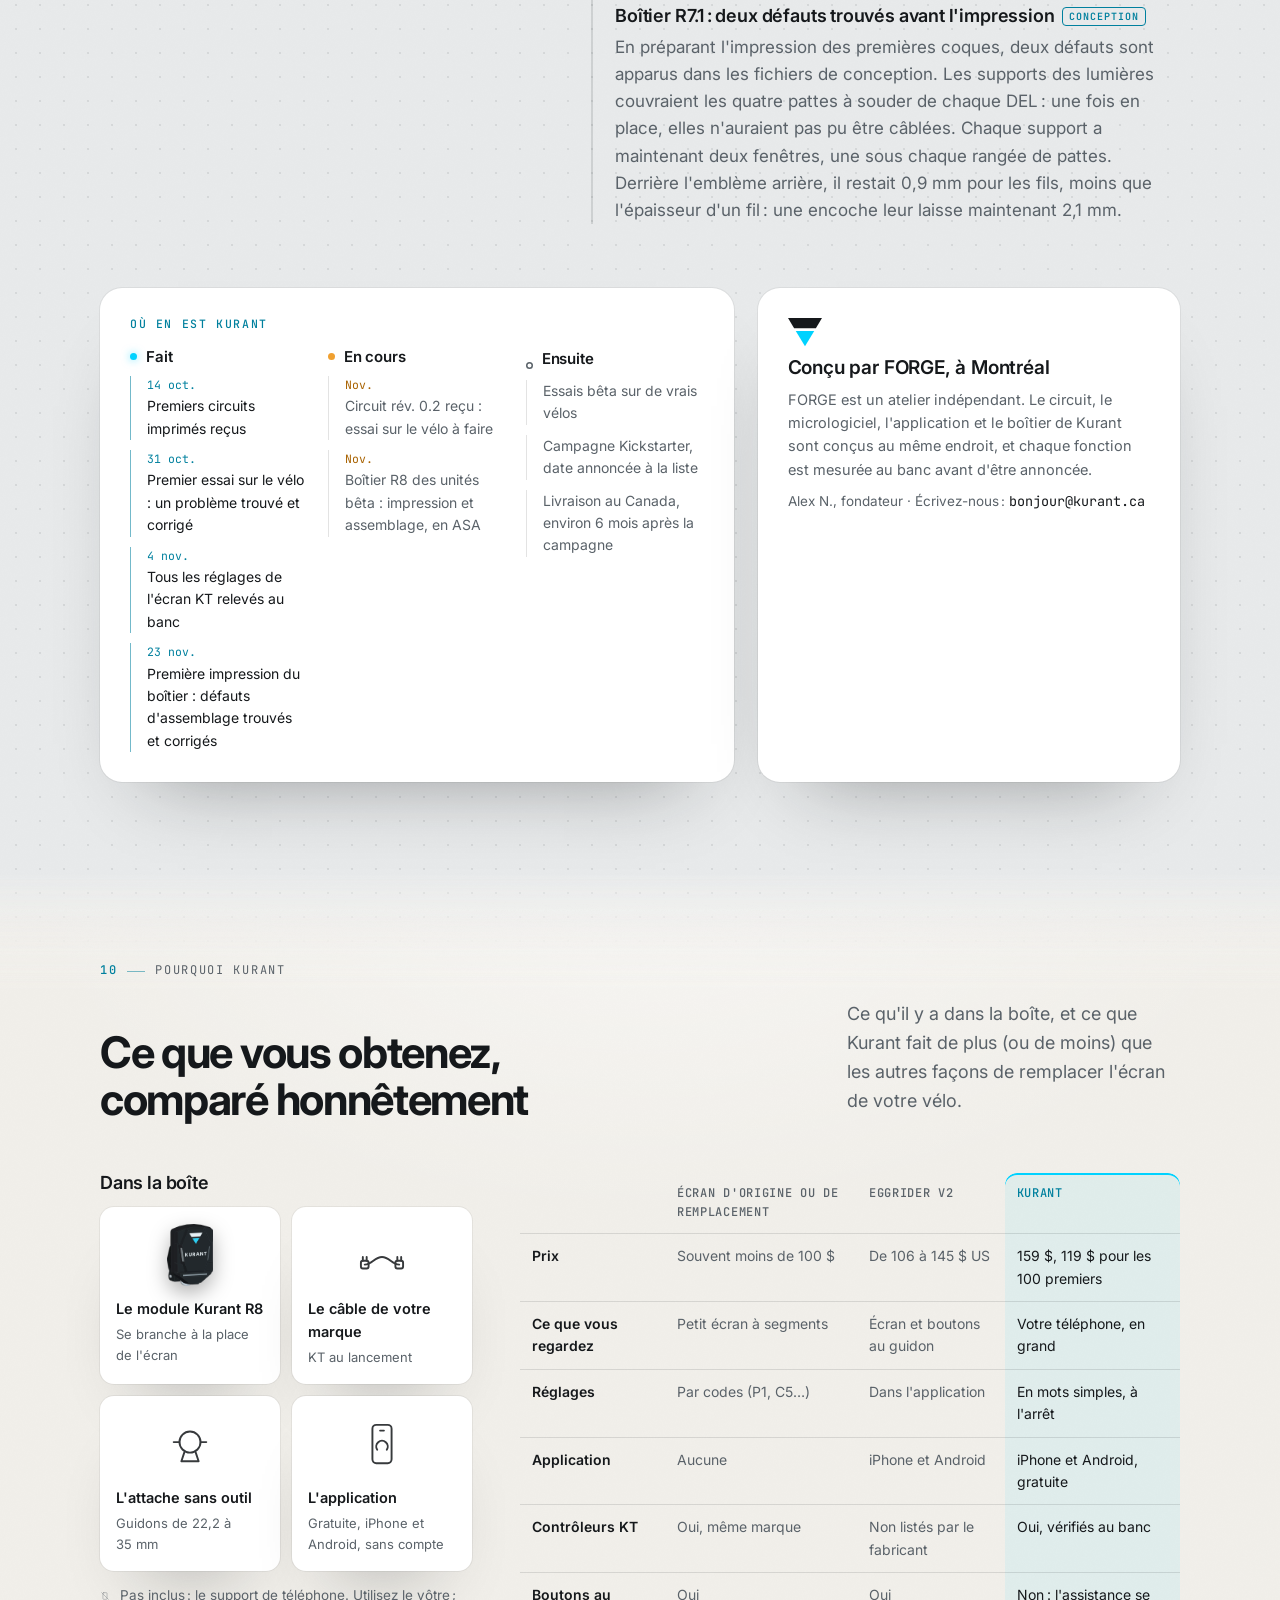
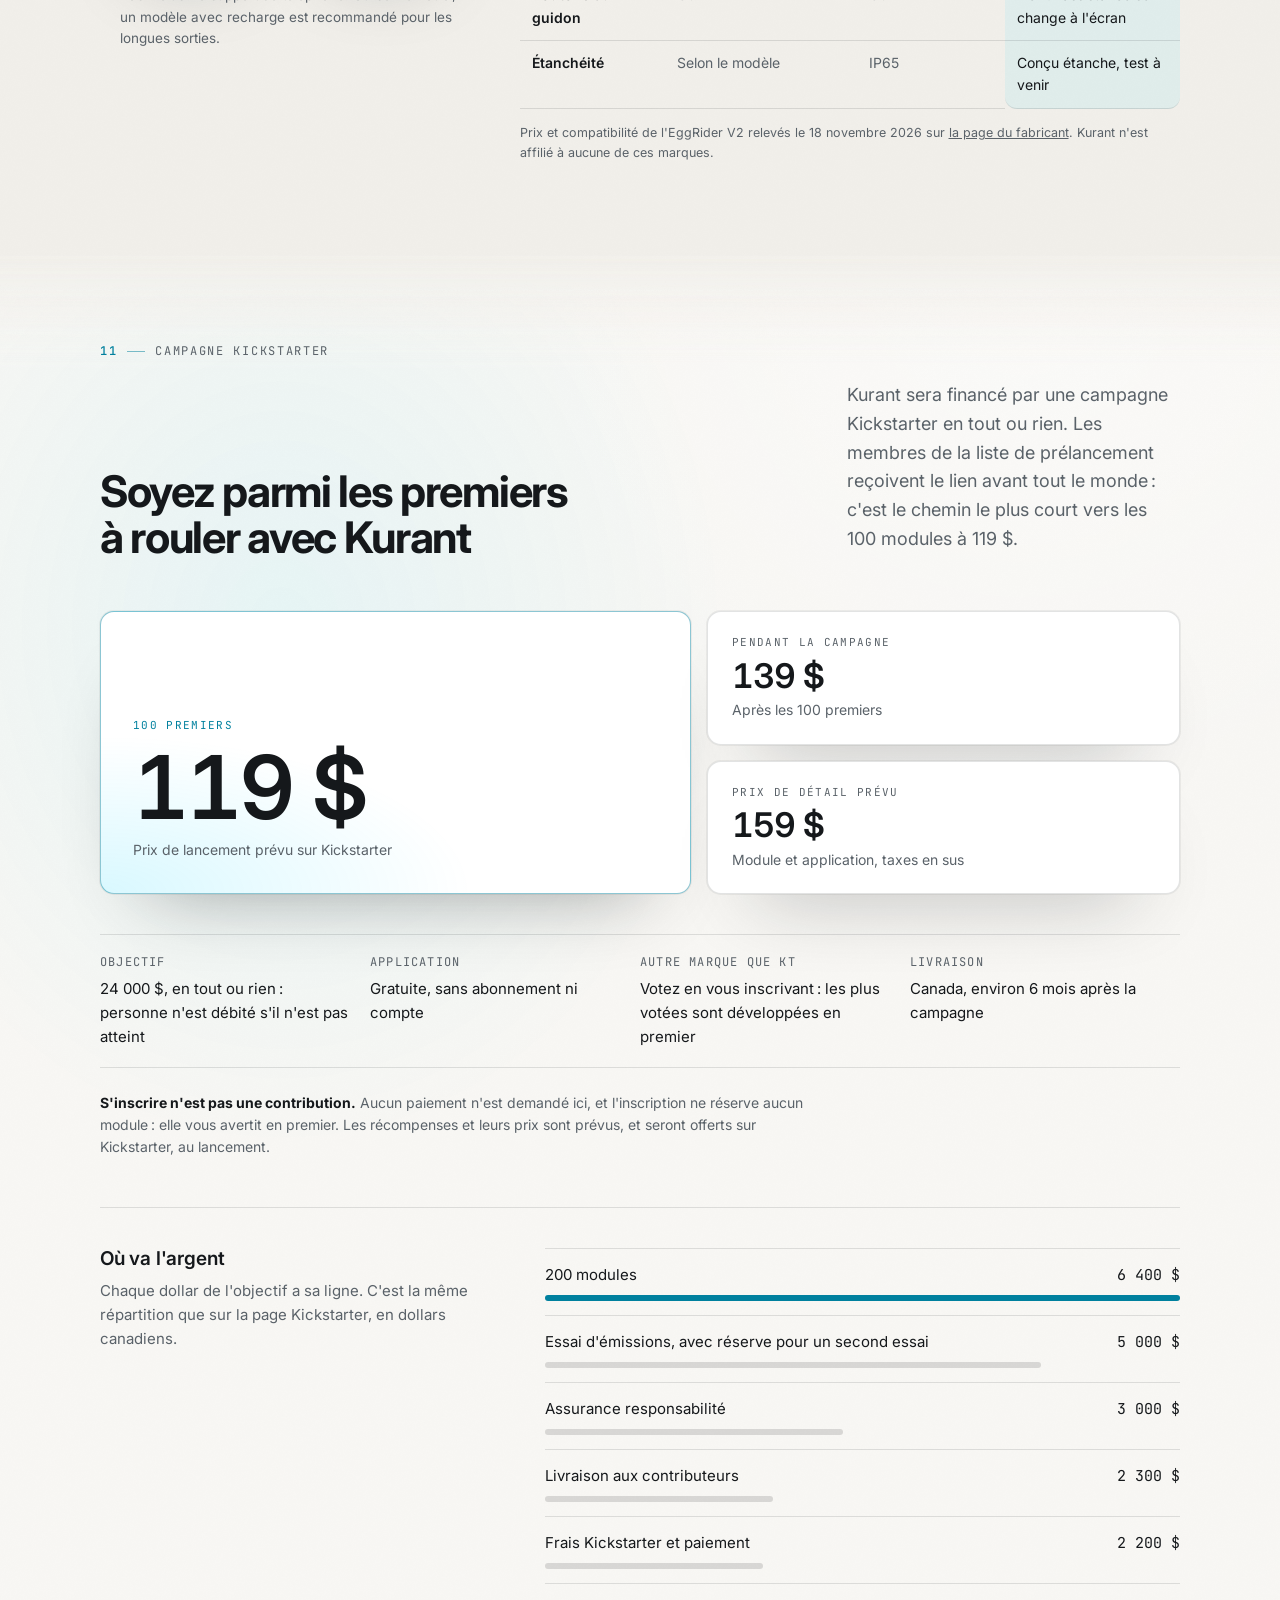
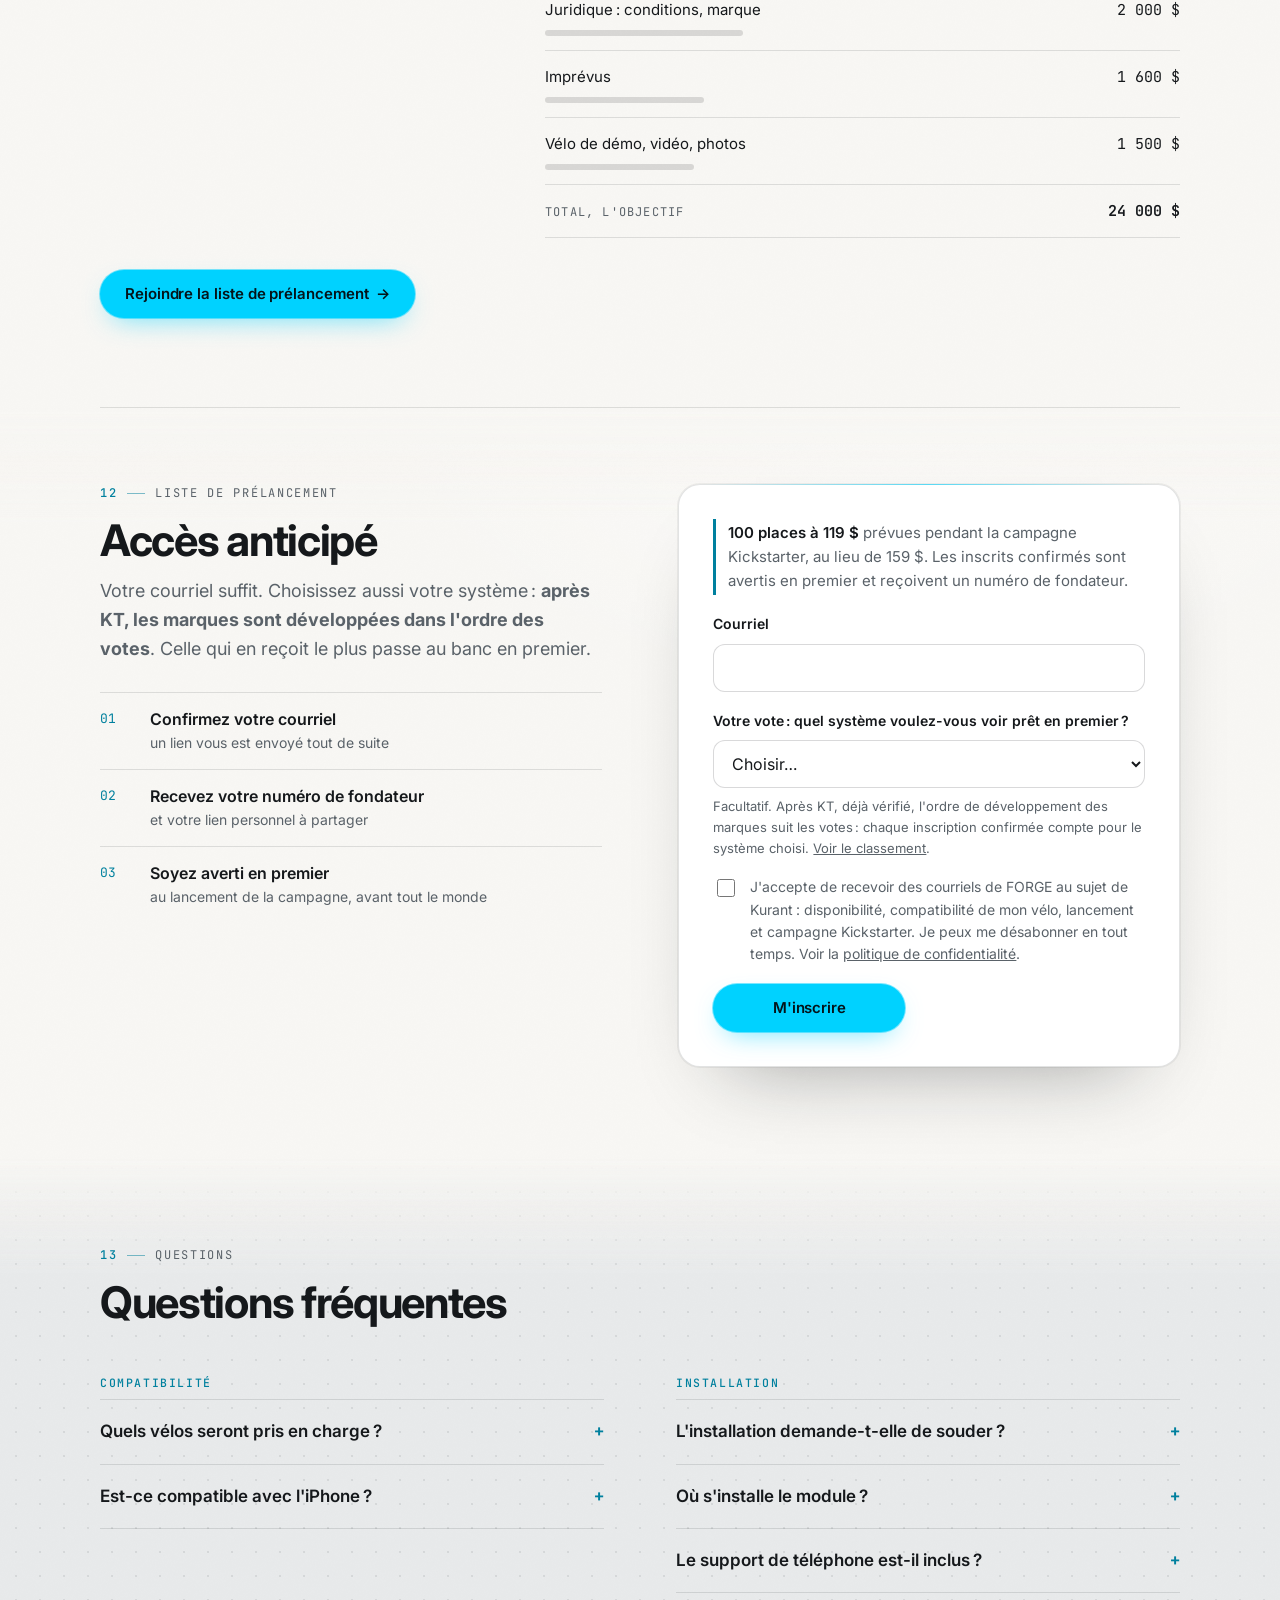
==== commit 54bb13e6: "R8 enclosure: 3D model, stills, animation, evolution section, journal entries - 3D model rebuilt fro" ====
--- a/index.html
+++ b/index.html
@@ -27,7 +27,7 @@
 <link rel="preconnect" href="https://fonts.gstatic.com" crossorigin>
 <script src="assets/theme.js?v=20261120"></script>
 <link rel="stylesheet" href="https://fonts.googleapis.com/css2?family=Inter:wght@400;500;600;700;800&amp;family=JetBrains+Mono:wght@400;500&amp;family=Roboto:wght@400;500;700&amp;display=swap">
-<link rel="stylesheet" href="assets/site.css?v=20261124">
+<link rel="stylesheet" href="assets/site.css?v=20261126">
 <link rel="stylesheet" href="assets/demo.css?v=20261121">
 <script type="application/ld+json">
 {
@@ -86,7 +86,7 @@
 
 <main id="contenu" data-lang="fr">
 
-  <!-- Hero: the product in three seconds. The R7 on its own, lit like the product it is. -->
+  <!-- Hero: the product in three seconds. The R8 on its own, lit like the product it is. -->
   <section class="hero env env-graphite">
     <div class="wrap">
       <div class="hero-copy">
@@ -100,17 +100,17 @@
         </div>
         <ul class="status" aria-label="Où en est Kurant">
           <li><span class="dot ok" aria-hidden="true"></span>Contrôleurs KT&#8239;: vérifiés au banc</li>
-          <li><span class="dot now" aria-hidden="true"></span>Circuit rév.&nbsp;0.2 et boîtier R7&#8239;: en développement</li>
+          <li><span class="dot now" aria-hidden="true"></span>Circuit rév.&nbsp;0.2 et boîtier R8&#8239;: en développement</li>
           <li><span class="dot now" aria-hidden="true"></span>Campagne Kickstarter prévue&#8239;: liste de prélancement ouverte</li>
         </ul>
       </div>
 
       <figure class="hero-product">
         <div class="hp-stage">
-          <img class="hp-r7" src="assets/media/r7-render.webp" width="967" height="1100" alt="Le module Kurant R7, noir, avec son attache de guidon : rendu tiré des fichiers de conception" fetchpriority="high" decoding="async">
-          <span class="hp-note flip-sm" style="--x:66%;--y:6%">Coque d'une pièce, joint continu</span>
-          <span class="hp-note" style="--x:9%;--y:76%">Attache sans outil, guidons de 22,2 à 35 mm</span>
-          <span class="hp-note left" style="--x:60.5%;--y:90%">Trois lumières d'état</span>
+          <img class="hp-r7" src="assets/media/r8-render.webp" width="992" height="1100" alt="Le module Kurant R8, noir, avec son collier de guidon : rendu tiré des fichiers de conception" fetchpriority="high" decoding="async">
+          <span class="hp-note flip-sm" style="--x:64%;--y:3%">Coque d'une pièce, joint continu</span>
+          <span class="hp-note" style="--x:6%;--y:66%">Collier à levier, guidons de 22,2 à 35 mm</span>
+          <span class="hp-note left" style="--x:56%;--y:86.5%">Ligne d'état et fentes latérales</span>
         </div>
         <div class="lights" data-lights hidden>
           <div class="lights-head"><p class="lights-title">Lumières d'état · démo</p><button class="lights-pause" type="button" data-lights-pause aria-pressed="false">Pause</button></div>
@@ -119,7 +119,7 @@
           <div class="lights-back"><svg viewBox="0 0 100 84" aria-hidden="true" data-lights-back><path class="lb-bar" d="M0 0H100L82 30H18Z"/><path class="lb-tip" d="M22.8 38H77.2L50 83.3Z"/></svg><span>À l'arrière, l'emblème montre si le module tient le vélo allumé.</span></div>
           <p class="lights-note">Mêmes règles et mêmes couleurs que le micrologiciel&nbsp;0.6, testées sur ordinateur&#8239;; l'essai sur le circuit rév.&nbsp;0.2 est la prochaine étape.</p>
         </div>
-        <figcaption>Module Kurant R7 · rendu des fichiers de conception, prototype imprimé à venir</figcaption>
+        <figcaption>Module Kurant R8 · rendu des fichiers de conception, pas une photo</figcaption>
       </figure>
     </div>
   </section>
@@ -169,7 +169,7 @@
   </section>
 
 
-  <!-- 01 · Before / after: the stock display (drawn) against the app and the R7 (captured, rendered) -->
+  <!-- 01 · Before / after: the stock display (drawn) against the app and the R8 (captured, rendered) -->
   <section class="section env env-mineral" id="avant-apres" aria-labelledby="ba-titre">
     <div class="wrap">
       <div class="section-head head-split">
@@ -195,10 +195,10 @@
         <figure class="ba-item ba-after">
           <div class="plate">
             <span class="plate-tag on">Après · Kurant</span>
-            <img class="ba-r7" src="assets/media/r7-front.webp" width="501" height="640" alt="Le module Kurant R7, rendu tiré des fichiers de conception" loading="lazy" decoding="async">
+            <img class="ba-r7" src="assets/media/r8-front.webp" width="481" height="640" alt="Le module Kurant R8, rendu tiré des fichiers de conception" loading="lazy" decoding="async">
             <img class="ba-phone" src="assets/media/app-ride-fr.webp" width="666" height="1388" alt="L'écran de conduite de l'application Kurant en simulation : vitesse, assistance et puissance du moteur" loading="lazy" decoding="async">
             <span class="callout-label cy co-l" style="--x:55%;--y:20%">Écran de conduite</span>
-            <span class="callout-label" style="--x:13%;--y:31%">Module R7</span>
+            <span class="callout-label" style="--x:13%;--y:31%">Module R8</span>
           </div>
           <figcaption>
             <h3>Votre téléphone et le module</h3>
@@ -206,7 +206,7 @@
           </figcaption>
         </figure>
       </div>
-      <p class="ba-note">Avant : illustration. Après : l'application en simulation et un rendu des fichiers de conception R7. Les photos du prototype installé sur un vélo suivront les premiers boîtiers.</p>
+      <p class="ba-note">Avant : illustration. Après : l'application en simulation et un rendu des fichiers de conception R8. Les photos du prototype installé sur un vélo suivront les premiers boîtiers.</p>
     </div>
   </section>
 
@@ -235,7 +235,7 @@
           <div class="sysdiag-row">
             <figure><div class="obj"><svg class="art" viewBox="0 0 300 220" role="img" aria-labelledby="art-ctl-fr"><title id="art-ctl-fr">Illustration : un contrôleur de vélo électrique</title><defs><linearGradient id="ctl-body" x1="0" y1="0" x2="0" y2="1"><stop offset="0" stop-color="#3A4045"/><stop offset="1" stop-color="#202427"/></linearGradient><radialGradient id="ctl-shadow"><stop offset="0" stop-color="#14181B" stop-opacity=".2"/><stop offset="1" stop-color="#14181B" stop-opacity="0"/></radialGradient></defs><ellipse cx="140" cy="176" rx="118" ry="12" fill="url(#ctl-shadow)"/><path d="M226 104 C 256 104, 262 128, 296 132" fill="none" stroke="#22272B" stroke-width="6" stroke-linecap="round"/><path d="M226 120 C 250 122, 258 150, 296 156" fill="none" stroke="#22272B" stroke-width="6" stroke-linecap="round"/><path d="M226 136 C 246 140, 252 170, 280 184" fill="none" stroke="#22272B" stroke-width="6" stroke-linecap="round"/><rect x="212" y="78" width="20" height="92" rx="5" fill="#2B3034" stroke="#22272B" stroke-width="2"/><rect x="40" y="72" width="178" height="104" rx="14" fill="url(#ctl-body)" stroke="#22272B" stroke-width="2"/><path d="M56 88 H202" stroke="#FFFFFF" stroke-opacity=".10" stroke-width="1.5"/><path d="M56 101 H202" stroke="#FFFFFF" stroke-opacity=".10" stroke-width="1.5"/><path d="M56 114 H202" stroke="#FFFFFF" stroke-opacity=".10" stroke-width="1.5"/><path d="M56 127 H202" stroke="#FFFFFF" stroke-opacity=".10" stroke-width="1.5"/><path d="M56 140 H202" stroke="#FFFFFF" stroke-opacity=".10" stroke-width="1.5"/><path d="M56 153 H202" stroke="#FFFFFF" stroke-opacity=".10" stroke-width="1.5"/><rect x="78" y="112" width="96" height="30" rx="4" fill="#D9DEE2" stroke="#22272B" stroke-width="1.5"/><path d="M88 122 h52 M88 131 h36" stroke="#22272B" stroke-opacity=".55" stroke-width="2" stroke-linecap="round"/></svg></div><figcaption><small>Sur votre vélo</small><b>Contrôleur</b></figcaption></figure>
             <div class="wire" aria-hidden="true"><span>un câble par marque</span></div>
-            <figure><div class="obj obj-r7"><img src="assets/media/r7-front.webp" width="501" height="640" alt="" loading="lazy" decoding="async"></div><figcaption><small>Module R7</small><b>Lit et transmet</b></figcaption></figure>
+            <figure><div class="obj obj-r7"><img src="assets/media/r8-front.webp" width="481" height="640" alt="" loading="lazy" decoding="async"></div><figcaption><small>Module R8</small><b>Lit et transmet</b></figcaption></figure>
             <div class="wire air" aria-hidden="true"><span>sans fil</span></div>
             <figure><div class="obj obj-phone"><img src="assets/media/app-ride-fr.webp" width="666" height="1388" alt="" loading="lazy" decoding="async"></div><figcaption><small>Téléphone</small><b>Affiche et règle</b></figcaption></figure>
           </div>
@@ -301,18 +301,18 @@
     </div>
   </section>
 
-  <!-- 6. The R7 module -->
+  <!-- 6. The R8 module -->
   <section class="section m3d env env-graphite" id="module" data-m3d aria-labelledby="module-titre">
     <div class="m3d-sticky">
       <div class="wrap m3d-grid">
         <div class="m3d-copy">
-          <p class="eyebrow"><span class="ix">05</span>Le module R7, ouvert</p>
+          <p class="eyebrow"><span class="ix">05</span>Le module R8, ouvert</p>
           <h2 id="module-titre">Tiré directement des fichiers de conception</h2>
           <ol class="m3d-steps">
             <li data-step class="on"><b>Sur le guidon avant</b><span>Près de la sortie du câble de l'écran, face à vous, sur le même connecteur que l'écran d'origine.</span></li>
-            <li data-step><b>Une coque d'une pièce, un joint continu</b><span>Le joint fait tout le tour de la plaque arrière. 29&nbsp;mm d'épaisseur, 41&nbsp;% de moins que le premier prototype.</span></li>
-            <li data-step><b>Le circuit, tenu sans vis</b><span>Des nervures et des coussinets le gardent en place, sans jeu.</span></li>
-            <li data-step><b>Deux vis et une attache sans outil</b><span>L'attache se tourne sur le module et serre les guidons de 22,2 à 35&nbsp;mm. Trois lumières montrent l'état du module.</span></li>
+            <li data-step><b>Une coque d'une pièce, un joint continu</b><span>Le joint fait tout le tour de la plaque arrière. 26&nbsp;mm d'épaisseur, 47&nbsp;% de moins que le premier prototype.</span></li>
+            <li data-step><b>Le circuit, tenu sans vis</b><span>Des nervures et des coussinets le gardent en place, sans jeu. Seize DEL éclairent la ligne d'état, les fentes latérales, le logo et l'emblème arrière.</span></li>
+            <li data-step><b>Deux vis, une glissière, un levier</b><span>Le module glisse sur son attache et s'y verrouille. Un levier serre le collier sans outil, avec un manchon pour chaque guidon de 22,2 à 35&nbsp;mm.</span></li>
           </ol>
           <label class="m3d-control">
             <span>Ouvrir le module</span>
@@ -321,21 +321,21 @@
           <div class="m3d-actions">
             <button class="btn btn-ghost btn-sm" type="button" data-video-open>Voir l'animation (12&nbsp;s)</button>
           </div>
-          <p class="hint">Faites glisser le modèle pour le tourner. Modèle tiré des fichiers de conception (révision R7)&#8239;: premiers prototypes imprimés à venir, le boîtier final peut encore changer.</p>
+          <p class="hint">Faites glisser le modèle pour le tourner. Modèle tiré des fichiers de conception (révision R8)&#8239;: les pièces s'impriment en ce moment, le boîtier final peut encore changer.</p>
         </div>
         <div class="m3d-stage" data-label="Modèle 3D du module Kurant, qui s'ouvre pièce par pièce">
-          <span class="m3d-badge">Fichiers de conception R7 · pas une photo</span>
+          <span class="m3d-badge">Fichiers de conception R8 · pas une photo</span>
           <span class="m3d-label" data-anchor="Front">Coque d'une pièce</span>
           <span class="m3d-label cy" data-anchor="PCB">Circuit, tenu sans vis</span>
           <span class="m3d-label" data-anchor="Back">Plaque arrière et joint</span>
-          <span class="m3d-label" data-anchor="Clip">Attache sans outil</span>
+          <span class="m3d-label" data-anchor="Clip">Collier à levier</span>
           <p class="m3d-loading">Chargement du modèle 3D…</p>
-          <video class="m3d-video" hidden muted loop playsinline controls preload="none" poster="assets/media/crown-r7-poster.jpg?v=20261122" src="assets/media/crown_r7_story_680.mp4?v=20261122"></video>
+          <video class="m3d-video" hidden muted loop playsinline controls preload="none" poster="assets/media/crown-r8-poster.jpg?v=20261126" src="assets/media/crown_r8_story_680.mp4?v=20261126"></video>
         </div>
       </div>
     </div>
     <dialog class="m3d-dialog" aria-label="Animation du module Kurant">
-      <video muted loop playsinline controls preload="none" poster="assets/media/crown-r7-poster.jpg?v=20261122" src="assets/media/crown_r7_story_680.mp4?v=20261122"></video>
+      <video muted loop playsinline controls preload="none" poster="assets/media/crown-r8-poster.jpg?v=20261126" src="assets/media/crown_r8_story_680.mp4?v=20261126"></video>
       <button class="btn btn-primary btn-sm" type="button" data-video-close>Fermer</button>
     </dialog>
   </section>
@@ -396,11 +396,79 @@
     </div>
   </section>
 
-  <!-- 8. Development log -->
+  <!-- 8. Evolution: the three enclosures at one scale, and the three circuits -->
+  <section class="section env env-graphite evo" id="evolution" aria-labelledby="evo-titre">
+    <div class="wrap">
+      <div class="section-head head-split">
+        <p class="eyebrow"><span class="ix">08</span>Évolution du module</p>
+        <h2 id="evo-titre">Du banc d'essai au module R8</h2>
+        <p>Chaque version a été dessinée, fabriquée ou essayée, puis reprise. Voici le chemin parcouru, avec ce qui n'a pas fonctionné.</p>
+      </div>
+
+      <div class="evo-block">
+        <h3 class="evo-title">Le boîtier · trois générations</h3>
+        <figure class="evo-fig">
+          <div class="plate evo-plate">
+            <span class="plate-tag">Fichiers de conception · même échelle</span>
+            <ol class="evo-row">
+              <li style="--w:593"><img src="assets/media/evo-r6.webp" width="593" height="560" alt="Boîtier R6 : un bloc épais tenu au guidon par deux colliers vissés et un bras" loading="lazy" decoding="async"><span>R6 · 49&nbsp;mm</span></li>
+              <li style="--w:296"><img src="assets/media/evo-r7.webp" width="296" height="560" alt="Boîtier R7 : une coque mince et lisse avec le logo, le nom KURANT et une ligne lumineuse" loading="lazy" decoding="async"><span>R7 · 29&nbsp;mm</span></li>
+              <li style="--w:323"><img src="assets/media/evo-r8.webp" width="323" height="560" alt="Boîtier R8 : une façade à facettes avec des fentes lumineuses sur les côtés et un collier à levier" loading="lazy" decoding="async"><span>R8 · 26&nbsp;mm</span></li>
+            </ol>
+          </div>
+          <figcaption>Dessins tirés des fichiers de conception, les trois à la même échelle. Ce ne sont pas des photos.</figcaption>
+        </figure>
+        <ol class="evo-cards">
+          <li>
+            <p class="evo-when"><span class="dot ok" aria-hidden="true"></span>Premier prototype · imprimé</p>
+            <h4>R6, le premier boîtier</h4>
+            <p class="evo-dim">88 × 95 × 49&nbsp;mm</p>
+            <p>Huit vis pour le fermer, deux colliers vissés au guidon. Imprimé, puis écarté&#8239;: trop encombrant.</p>
+          </li>
+          <li>
+            <p class="evo-when"><span class="dot ok" aria-hidden="true"></span>24 octobre 2026 · imprimé, corrigé</p>
+            <h4>R7, la coque d'une pièce</h4>
+            <p class="evo-dim">62 × 85 × 29&nbsp;mm</p>
+            <p>Deux vis, un joint continu, trois lumières d'état. À la première impression, la plaque arrière ne s'assemblait pas, puis l'attache s'est brisée à l'usage&#8239;: les deux ont été redessinées.</p>
+          </li>
+          <li class="now">
+            <p class="evo-when"><span class="dot now" aria-hidden="true"></span>24 novembre 2026 · en cours</p>
+            <h4>R8, la façade à facettes</h4>
+            <p class="evo-dim">62 × 85 × 26&nbsp;mm</p>
+            <p>Fentes lumineuses sur les côtés, seize DEL, module qui glisse sur son attache et s'y verrouille, collier serré par un levier. Les pièces s'impriment&#8239;; l'assemblage et les essais sur le vélo restent à faire.</p>
+          </li>
+        </ol>
+      </div>
+
+      <div class="evo-block">
+        <h3 class="evo-title">Le circuit · trois étapes</h3>
+        <ol class="evo-cards">
+          <li>
+            <p class="evo-when"><span class="dot ok" aria-hidden="true"></span>Septembre 2026 · testé au banc</p>
+            <h4>Le prototype sur le banc</h4>
+            <p>Une carte de développement et des fils, branchés sur un vrai contrôleur KT. Le 19&nbsp;septembre, il remplace l'écran d'origine et allume le phare du vélo.</p>
+          </li>
+          <li>
+            <p class="evo-when"><span class="dot ok" aria-hidden="true"></span>14 octobre 2026 · essayé sur le vélo</p>
+            <h4>Le circuit rév.&nbsp;0.1</h4>
+            <p>Les premiers circuits assemblés en usine. Sur le vélo, une résistance à la mauvaise valeur endommage deux modules&#8239;: la cause est mesurée et la pièce remplacée.</p>
+          </li>
+          <li class="now">
+            <p class="evo-when"><span class="dot now" aria-hidden="true"></span>30 octobre 2026 · reçu, à essayer</p>
+            <h4>Le circuit rév.&nbsp;0.2</h4>
+            <p>La version destinée à la vente&#8239;: l'alimentation du module est séparée de celle du vélo, l'allumage est adouci, et il pilote les lumières du boîtier. Les circuits sont arrivés&#8239;; le résultat de l'essai sur le vélo sera publié dans le journal.</p>
+          </li>
+        </ol>
+      </div>
+      <p class="evo-next">Ensuite&#8239;: les unités bêta sur de vrais vélos. Chaque étape est datée dans le <a class="dev-link" href="journal/index.html">journal</a>.</p>
+    </div>
+  </section>
+
+  <!-- 9. Development log -->
   <section class="section env env-grey" id="journal" aria-labelledby="journal-titre">
     <div class="wrap journal-home">
       <div class="section-head">
-        <p class="eyebrow"><span class="ix">08</span>Journal de développement</p>
+        <p class="eyebrow"><span class="ix">09</span>Journal de développement</p>
         <h2 id="journal-titre">Conçu au grand jour, mesuré sur un vrai contrôleur</h2>
         <p>Chaque étape est publiée une fois mesurée au banc, et les problèmes trouvés aussi. Voici les dernières entrées.</p>
       </div>
@@ -414,11 +482,11 @@
         <div class="road-cols">
           <div class="road-col road-done">
             <h3><span class="dot ok" aria-hidden="true"></span>Fait</h3>
-            <ul><li><time>14 oct.</time><span>Premiers circuits imprimés reçus</span></li><li><time>31 oct.</time><span>Premier essai sur le vélo : un problème trouvé et corrigé</span></li><li><time>4 nov.</time><span>Tous les réglages de l'écran KT relevés au banc</span></li></ul>
+            <ul><li><time>14 oct.</time><span>Premiers circuits imprimés reçus</span></li><li><time>31 oct.</time><span>Premier essai sur le vélo : un problème trouvé et corrigé</span></li><li><time>4 nov.</time><span>Tous les réglages de l'écran KT relevés au banc</span></li><li><time>23 nov.</time><span>Première impression du boîtier : défauts d'assemblage trouvés et corrigés</span></li></ul>
           </div>
           <div class="road-col road-now">
             <h3><span class="dot now" aria-hidden="true"></span>En cours</h3>
-            <ul><li><time>Nov.</time><span>Circuit rév. 0.2 commandé</span></li><li><time>Nov.</time><span>Coques R7.1 des unités bêta, imprimées en ASA</span></li></ul>
+            <ul><li><time>Nov.</time><span>Circuit rév. 0.2 reçu : essai sur le vélo à faire</span></li><li><time>Nov.</time><span>Boîtier R8 des unités bêta : impression et assemblage, en ASA</span></li></ul>
           </div>
           <div class="road-col road-next">
             <h3><span class="dot next" aria-hidden="true"></span>Ensuite</h3>
@@ -439,7 +507,7 @@
   <section class="section env env-mineral" id="comparer" aria-labelledby="cmp-title">
     <div class="wrap">
       <div class="section-head head-split">
-        <p class="eyebrow"><span class="ix">09</span>Pourquoi Kurant</p>
+        <p class="eyebrow"><span class="ix">10</span>Pourquoi Kurant</p>
         <h2 id="cmp-title">Ce que vous obtenez, comparé honnêtement</h2>
         <p>Ce qu'il y a dans la boîte, et ce que Kurant fait de plus (ou de moins) que les autres façons de remplacer l'écran de votre vélo.</p>
       </div>
@@ -447,7 +515,7 @@
         <div class="inbox">
           <h3>Dans la boîte</h3>
           <ul class="box-list">
-          <li><span class="box-ico"><img src="assets/media/r7-front.webp" width="501" height="640" alt="" loading="lazy" decoding="async"></span><b>Le module Kurant R7</b><span>Se branche à la place de l'écran</span></li>
+          <li><span class="box-ico"><img src="assets/media/r8-front.webp" width="481" height="640" alt="" loading="lazy" decoding="async"></span><b>Le module Kurant R8</b><span>Se branche à la place de l'écran</span></li>
           <li><span class="box-ico"><svg viewBox="0 0 48 48" aria-hidden="true"><path d="M6 34c8 0 10-8 18-8s10 8 18 8"/><rect x="2" y="30" width="8" height="8" rx="2"/><rect x="38" y="30" width="8" height="8" rx="2"/><path d="M4 30v-4M8 30v-4M40 30v-4M44 30v-4"/></svg></span><b>Le câble de votre marque</b><span>KT au lancement</span></li>
           <li><span class="box-ico"><svg viewBox="0 0 48 48" aria-hidden="true"><circle cx="24" cy="22" r="11"/><path d="M13 22h-6M41 22h-6M18 33l-3 9h18l-3-9"/></svg></span><b>L'attache sans outil</b><span>Guidons de 22,2 à 35&nbsp;mm</span></li>
           <li><span class="box-ico"><svg viewBox="0 0 48 48" aria-hidden="true"><rect x="14" y="4" width="20" height="40" rx="4"/><path d="M19 30a6 6 0 1 1 10 0"/><path d="M22 10h4"/></svg></span><b>L'application</b><span>Gratuite, iPhone et Android, sans compte</span></li>
@@ -477,7 +545,7 @@
   <section class="section ks env env-graphite" id="kickstarter" aria-labelledby="ks-titre">
     <div class="wrap">
       <div class="section-head head-split">
-        <p class="eyebrow"><span class="ix">10</span>Campagne Kickstarter</p>
+        <p class="eyebrow"><span class="ix">11</span>Campagne Kickstarter</p>
         <h2 id="ks-titre">Soyez parmi les premiers à rouler avec Kurant</h2>
         <p>Kurant sera financé par une campagne Kickstarter en tout ou rien. Les membres de la liste de prélancement reçoivent le lien avant tout le monde&#8239;: c'est le chemin le plus court vers les 100 modules à 119&nbsp;$.</p>
       </div>
@@ -521,7 +589,7 @@
   <section class="section joined env env-graphite" id="inscription" aria-labelledby="in-titre">
     <div class="wrap signup-grid">
       <div class="section-head">
-        <p class="eyebrow"><span class="ix">11</span>Liste de prélancement</p>
+        <p class="eyebrow"><span class="ix">12</span>Liste de prélancement</p>
         <h2 id="in-titre">Accès anticipé</h2>
         <p>Votre courriel suffit. Choisissez aussi votre système&#8239;: <b>après KT, les marques sont développées dans l'ordre des votes</b>. Celle qui en reçoit le plus passe au banc en premier.</p>
         <ol class="next" aria-label="Et ensuite">
@@ -607,7 +675,7 @@
   <section class="section env env-grey" id="faq" aria-labelledby="faq-titre">
     <div class="wrap">
       <div class="section-head">
-        <p class="eyebrow"><span class="ix">12</span>Questions</p>
+        <p class="eyebrow"><span class="ix">13</span>Questions</p>
         <h2 id="faq-titre">Questions fréquentes</h2>
       </div>
       <div class="faq-groups">
@@ -624,7 +692,7 @@
             <details><summary>L'installation demande-t-elle de souder&#8239;?</summary><p>Non. Kurant se branche sur le connecteur de l'écran d'origine, avec un câble adapté à votre contrôleur. Gardez l'écran d'origine&#8239;: vous pouvez le rebrancher en tout temps.</p></details>
             <details><summary>Où s'installe le module&#8239;?</summary><p>Sur le guidon avant, à la place de l'écran d'origine, sur le même connecteur.</p></details>
             <details><summary>Le support de téléphone est-il inclus&#8239;?</summary><p>Non&#8239;: utilisez votre support de guidon. Un modèle avec recharge est recommandé pour les longues sorties.</p></details>
-            <details><summary>Et sous la pluie ou dans le froid&#8239;?</summary><p>Le boîtier R7 est conçu pour l'extérieur&#8239;: coque d'une pièce, joint continu autour de la plaque arrière, presse-étoupe sur le câble et circuit protégé par un vernis. Son étanchéité n'est pas encore mesurée&#8239;: le test d'aspersion se fera sur les premiers boîtiers, et le résultat sera publié dans le journal. Kurant n'annoncera pas d'indice IP avant de l'avoir testé.</p></details>
+            <details><summary>Et sous la pluie ou dans le froid&#8239;?</summary><p>Le boîtier R8 est conçu pour l'extérieur&#8239;: coque d'une pièce, joint continu autour de la plaque arrière, presse-étoupe sur le câble et circuit protégé par un vernis. Son étanchéité n'est pas encore mesurée&#8239;: le test d'aspersion se fera sur les premiers boîtiers, et le résultat sera publié dans le journal. Kurant n'annoncera pas d'indice IP avant de l'avoir testé.</p></details>
           </div>
         </div>
         <div class="faq-group">
@@ -674,7 +742,7 @@
 <script src="assets/demo.js?v=20261121" defer></script>
 <script src="assets/campaign.js?v=20261016" defer></script>
 <script src="assets/journal.js?v=20261031" defer></script>
-<script src="assets/lights.js?v=20261124" defer></script>
-<script src="assets/module3d.js?v=20261024" type="module"></script>
+<script src="assets/lights.js?v=20261126" defer></script>
+<script src="assets/module3d.js?v=20261126" type="module"></script>
 </body>
 </html>
--- a/assets/site.css
+++ b/assets/site.css
@@ -659,7 +659,7 @@
 .dot.now { background: #F0A030; }
 
 .hero-product { margin: 0; display: grid; gap: 14px; justify-items: center; }
-.hp-stage { position: relative; width: min(100%, 470px); aspect-ratio: 967 / 1100; }
+.hp-stage { position: relative; width: min(100%, 470px); aspect-ratio: 992 / 1100; }
 .hp-stage::before {      /* the light the product stands in */
   content: ""; position: absolute; z-index: -1; left: 50%; top: 48%; width: 150%; aspect-ratio: 1; transform: translate(-50%, -50%);
   background: radial-gradient(closest-side, var(--spot), var(--spot-soft) 55%, transparent 75%);
@@ -1142,3 +1142,49 @@
   .lc { transition: none; }
 }
 [data-theme="light"] .lights-back .lb-bar.on { stroke: #9AA3A9; stroke-width: 2; }
+
+/* ============================ Evolution: the enclosures at one scale, the circuits ============================ */
+.evo-block { display: grid; gap: 22px; }
+.evo-block + .evo-block { margin-top: clamp(40px, 5vw, 64px); }
+.evo-title { font-family: var(--mono); font-size: 11.5px; font-weight: 500; letter-spacing: .14em; text-transform: uppercase; color: var(--cyan); }
+.evo-fig { margin: 0; display: grid; gap: 12px; }
+.evo-plate { aspect-ratio: auto; padding: clamp(52px, 6vw, 64px) clamp(14px, 4vw, 48px) clamp(16px, 2.5vw, 26px); }
+/* Each drawing has the same pixel height for the same millimetres: widths in proportion keep one scale. */
+.evo-row { list-style: none; margin: 0 auto; padding: 0; display: flex; align-items: flex-start; justify-content: center; gap: clamp(8px, 3vw, 44px); max-width: 980px; }
+.evo-row li { flex: var(--w) 1 0; min-width: 0; display: grid; gap: 10px; justify-items: center; }
+.evo-row img { display: block; width: 100%; height: auto; }
+:root:not([data-theme="light"]) .evo-row img { filter: drop-shadow(0 18px 22px rgba(0, 0, 0, .45)); }
+[data-theme="light"] .evo-row img { filter: drop-shadow(0 14px 16px rgba(21, 24, 27, .18)); }
+.evo-row span { font-family: var(--mono); font-size: 12px; letter-spacing: .08em; color: var(--plate-mute); white-space: nowrap; }
+.evo-row li:last-child span { color: var(--cyan); }
+.evo-fig figcaption { font-size: 13px; color: var(--mute); }
+.evo-cards { list-style: none; margin: 0; padding: 0; display: grid; grid-template-columns: repeat(3, minmax(0, 1fr)); gap: 0 clamp(20px, 3vw, 40px); counter-reset: evo; }
+.evo-cards li { position: relative; display: grid; gap: 6px; align-content: start; padding-top: 22px; border-top: 2px solid var(--line); }
+.evo-cards li::before { content: ""; position: absolute; left: 0; top: -2px; width: 44px; height: 2px; background: var(--cyan-fill); }
+.evo-cards li.now::before { background: #F0A030; }
+.evo-when { display: flex; align-items: baseline; gap: 9px; font-family: var(--mono); font-size: 11.5px; letter-spacing: .06em; color: var(--mute); }
+.evo-cards h4 { margin: 0; font-size: 18px; font-weight: 600; line-height: 1.3; letter-spacing: -0.01em; }
+.evo-dim { font-family: var(--mono); font-size: 13px; color: var(--fg); font-variant-numeric: tabular-nums; }
+.evo-cards li > p:last-child { font-size: 15px; color: var(--mute); }
+.evo-next { margin-top: clamp(28px, 4vw, 44px); font-size: 15px; color: var(--mute); }
+@media (max-width: 760px) {
+  .evo-cards { grid-template-columns: minmax(0, 1fr); gap: 26px; }
+  .evo-row span { font-size: 10.5px; letter-spacing: .02em; }
+  .evo-plate { padding-top: 50px; }
+}
+
+/* ============================ The module: stays pinned while it opens ============================ */
+/* `.env > * { position: relative }` (Environments, above) has the same weight as `.m3d-sticky` and comes
+   later, so it unpinned the section: the model scrolled away while it opened. */
+.env > .m3d-sticky { position: sticky; }
+.m3d.m3d-still > .m3d-sticky, .m3d.m3d-fallback > .m3d-sticky { position: static; }
+@media (min-width: 861px) {
+  /* Pinned, the column must fit one screen: only the current step shows its text, in a fixed height
+     so the column doesn't shift from step to step. */
+  .m3d:not(.m3d-still):not(.m3d-fallback) .m3d-steps li:not(.on) span { display: none; }
+  .m3d:not(.m3d-still):not(.m3d-fallback) .m3d-steps li.on span { min-height: 4.8em; }
+}
+@media (min-width: 861px) and (max-height: 720px) {
+  .m3d:not(.m3d-still):not(.m3d-fallback) .m3d-copy > .hint { display: none; }
+  .m3d:not(.m3d-still):not(.m3d-fallback) .m3d-copy > h2 { font-size: 30px; }
+}
